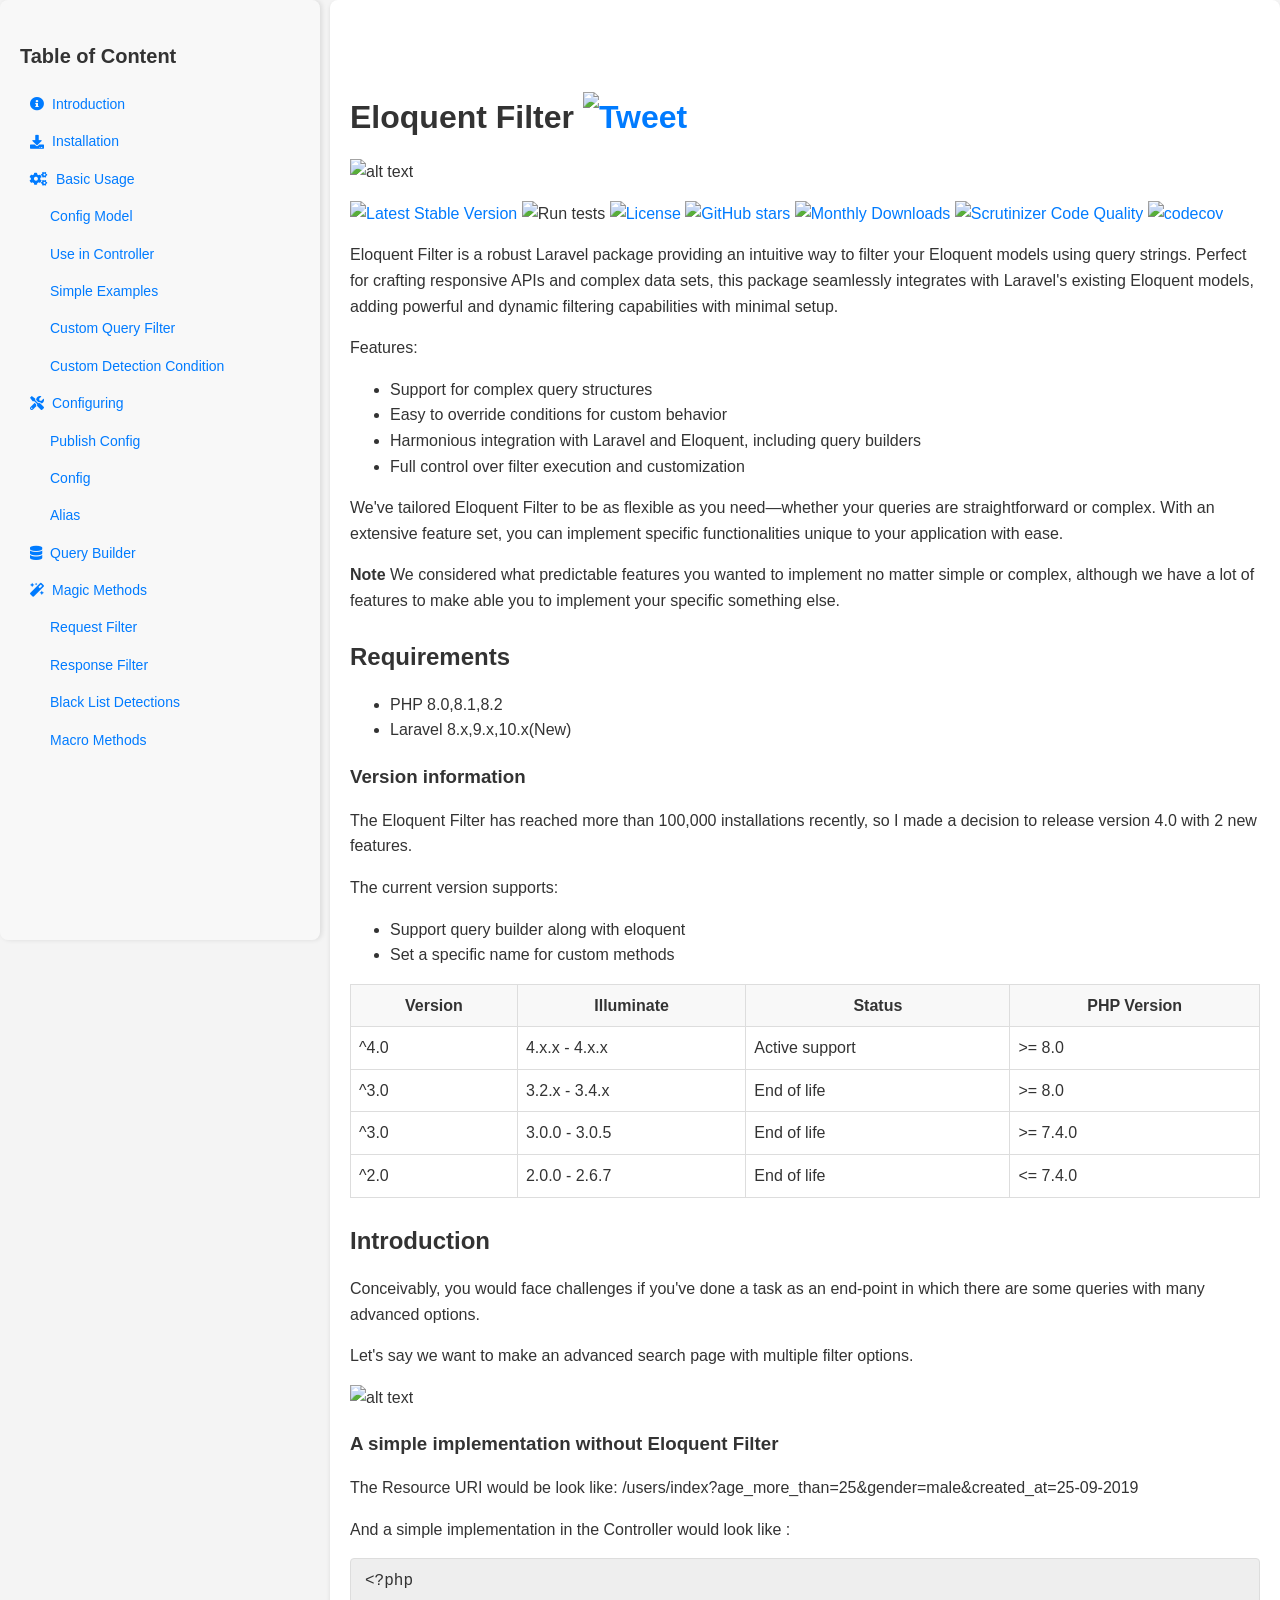
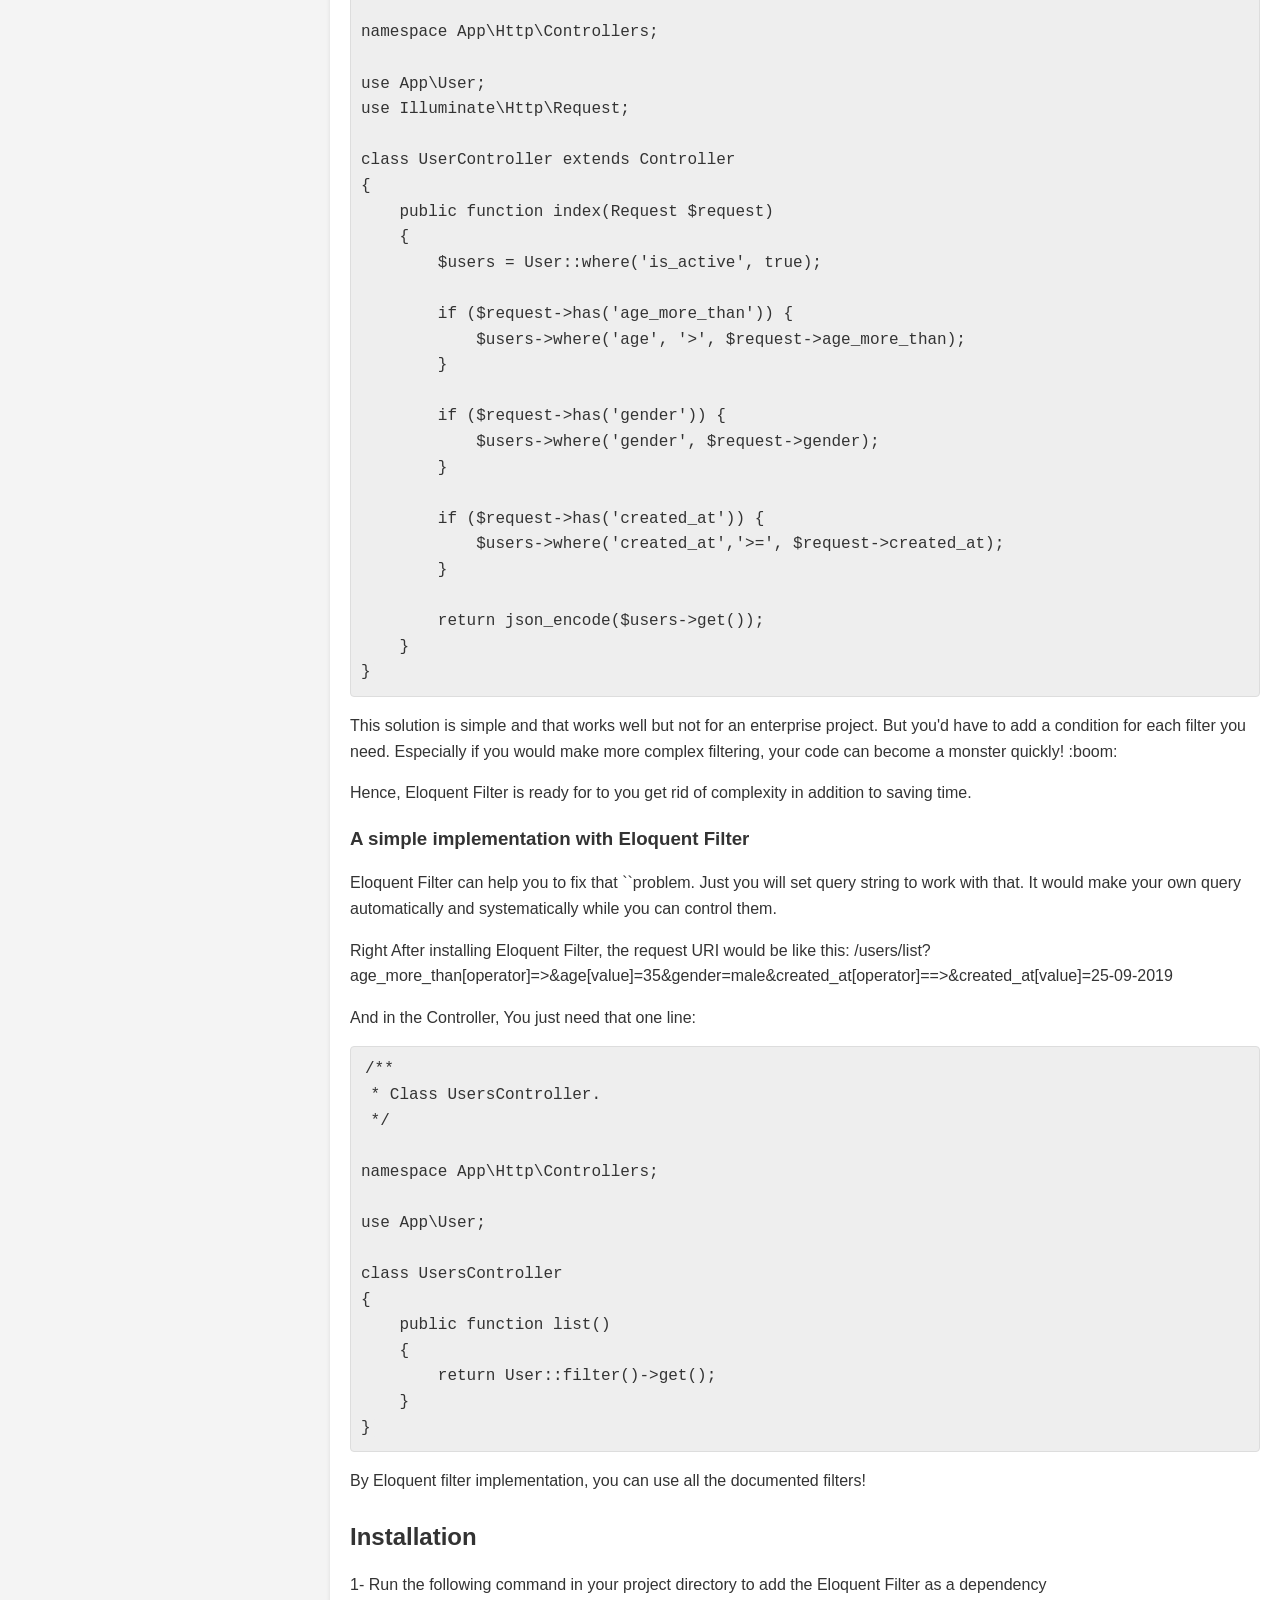
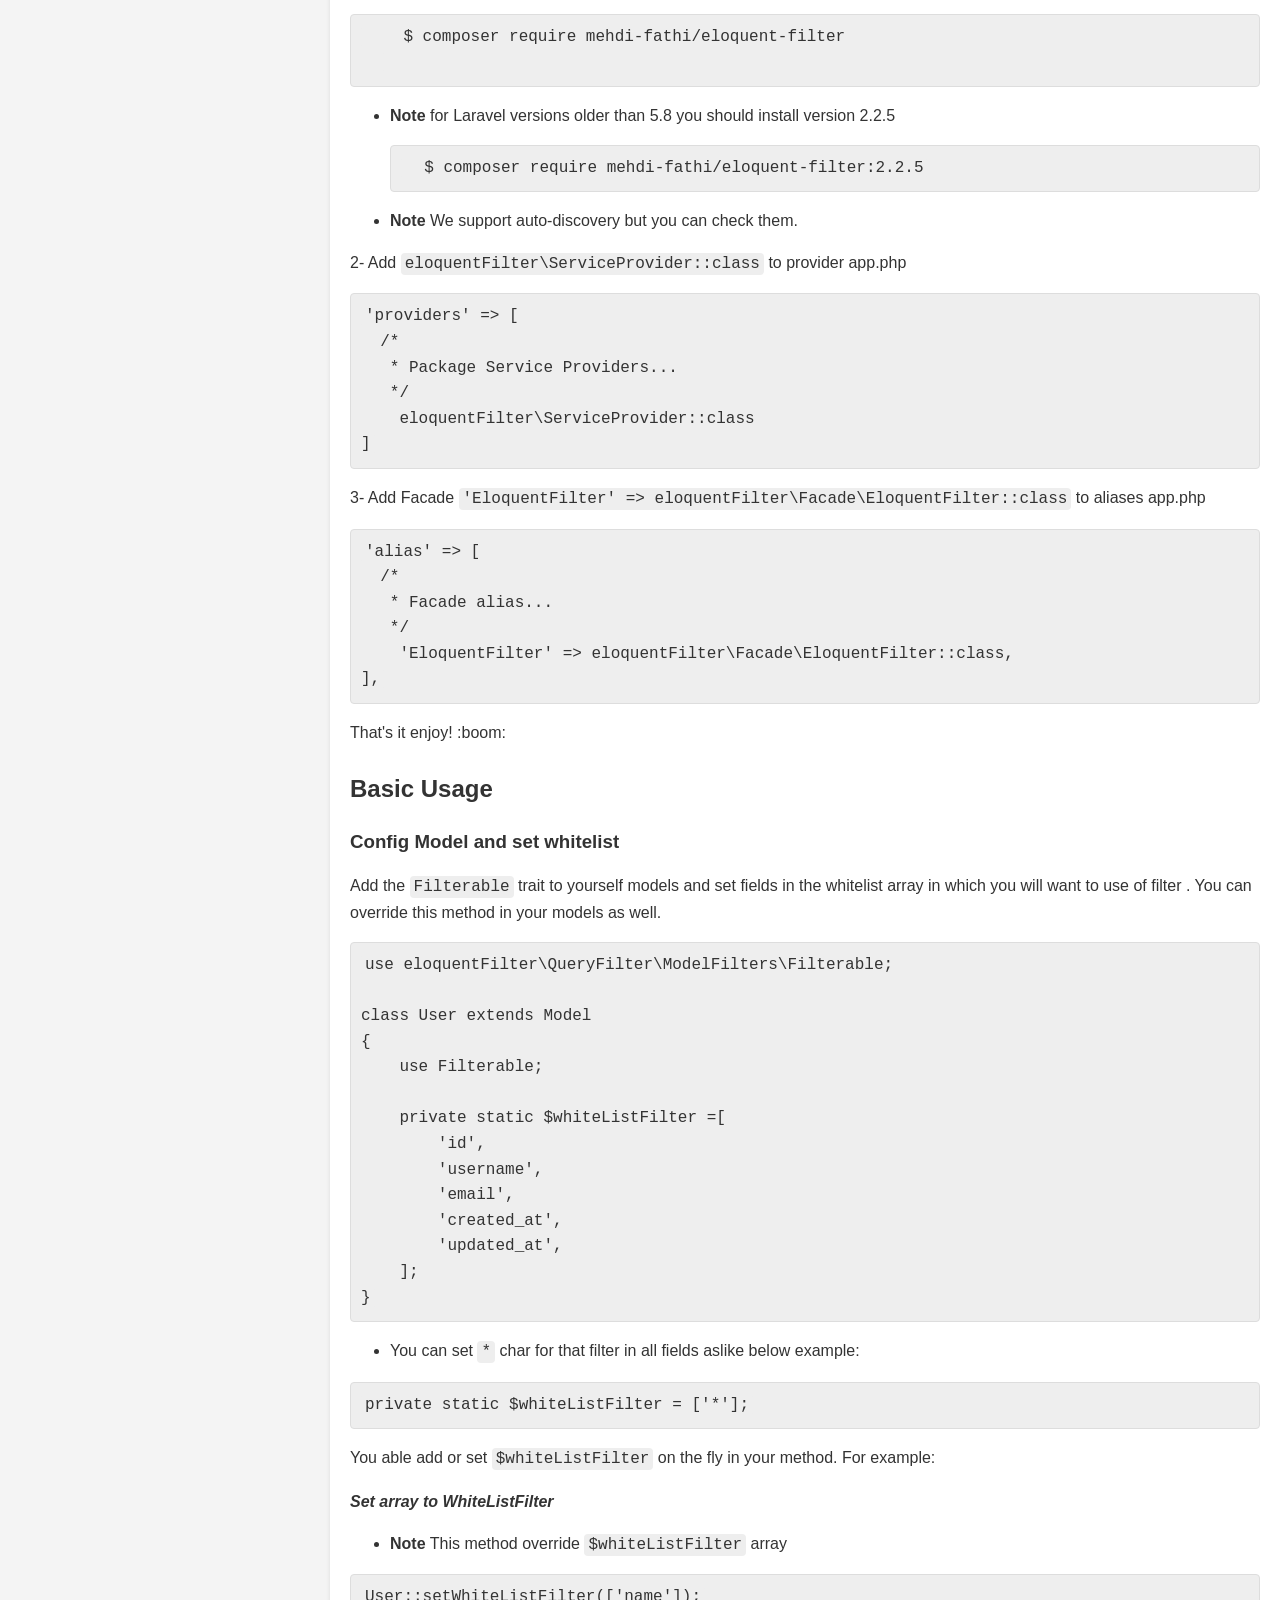
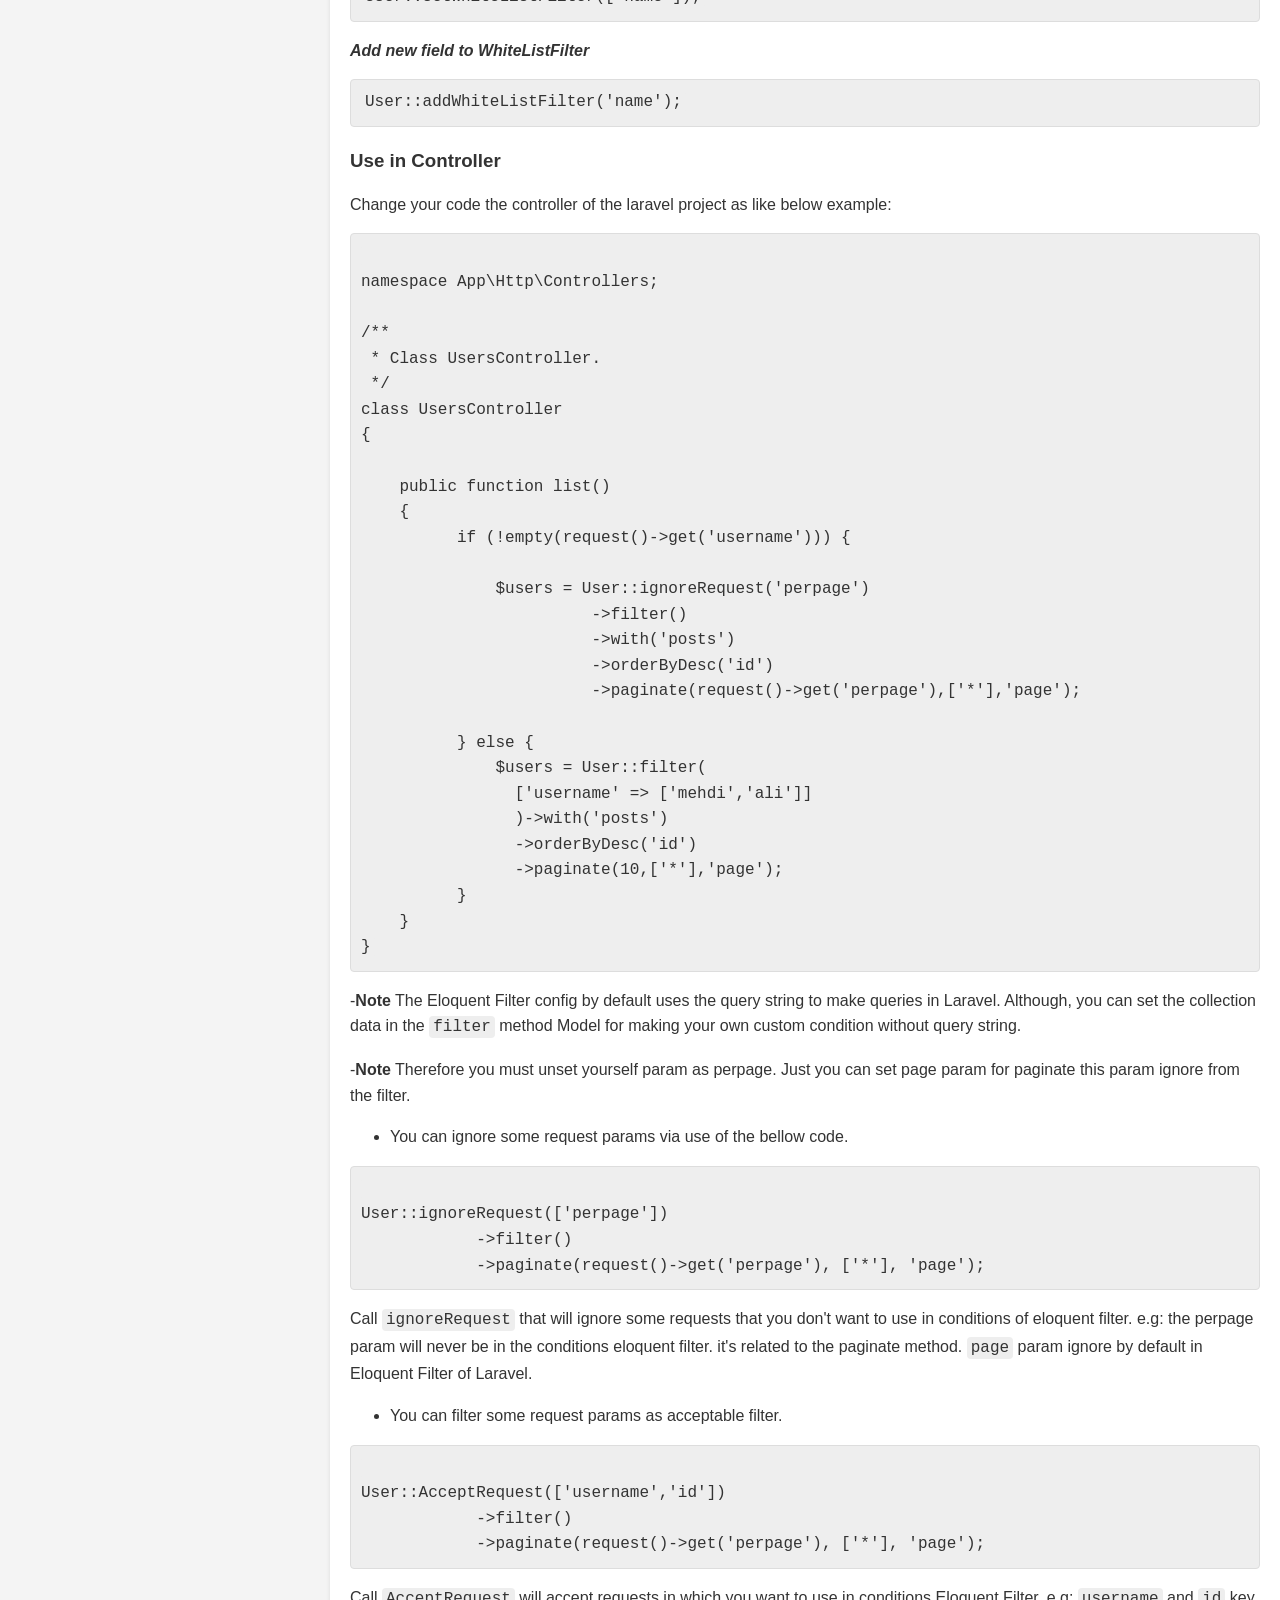
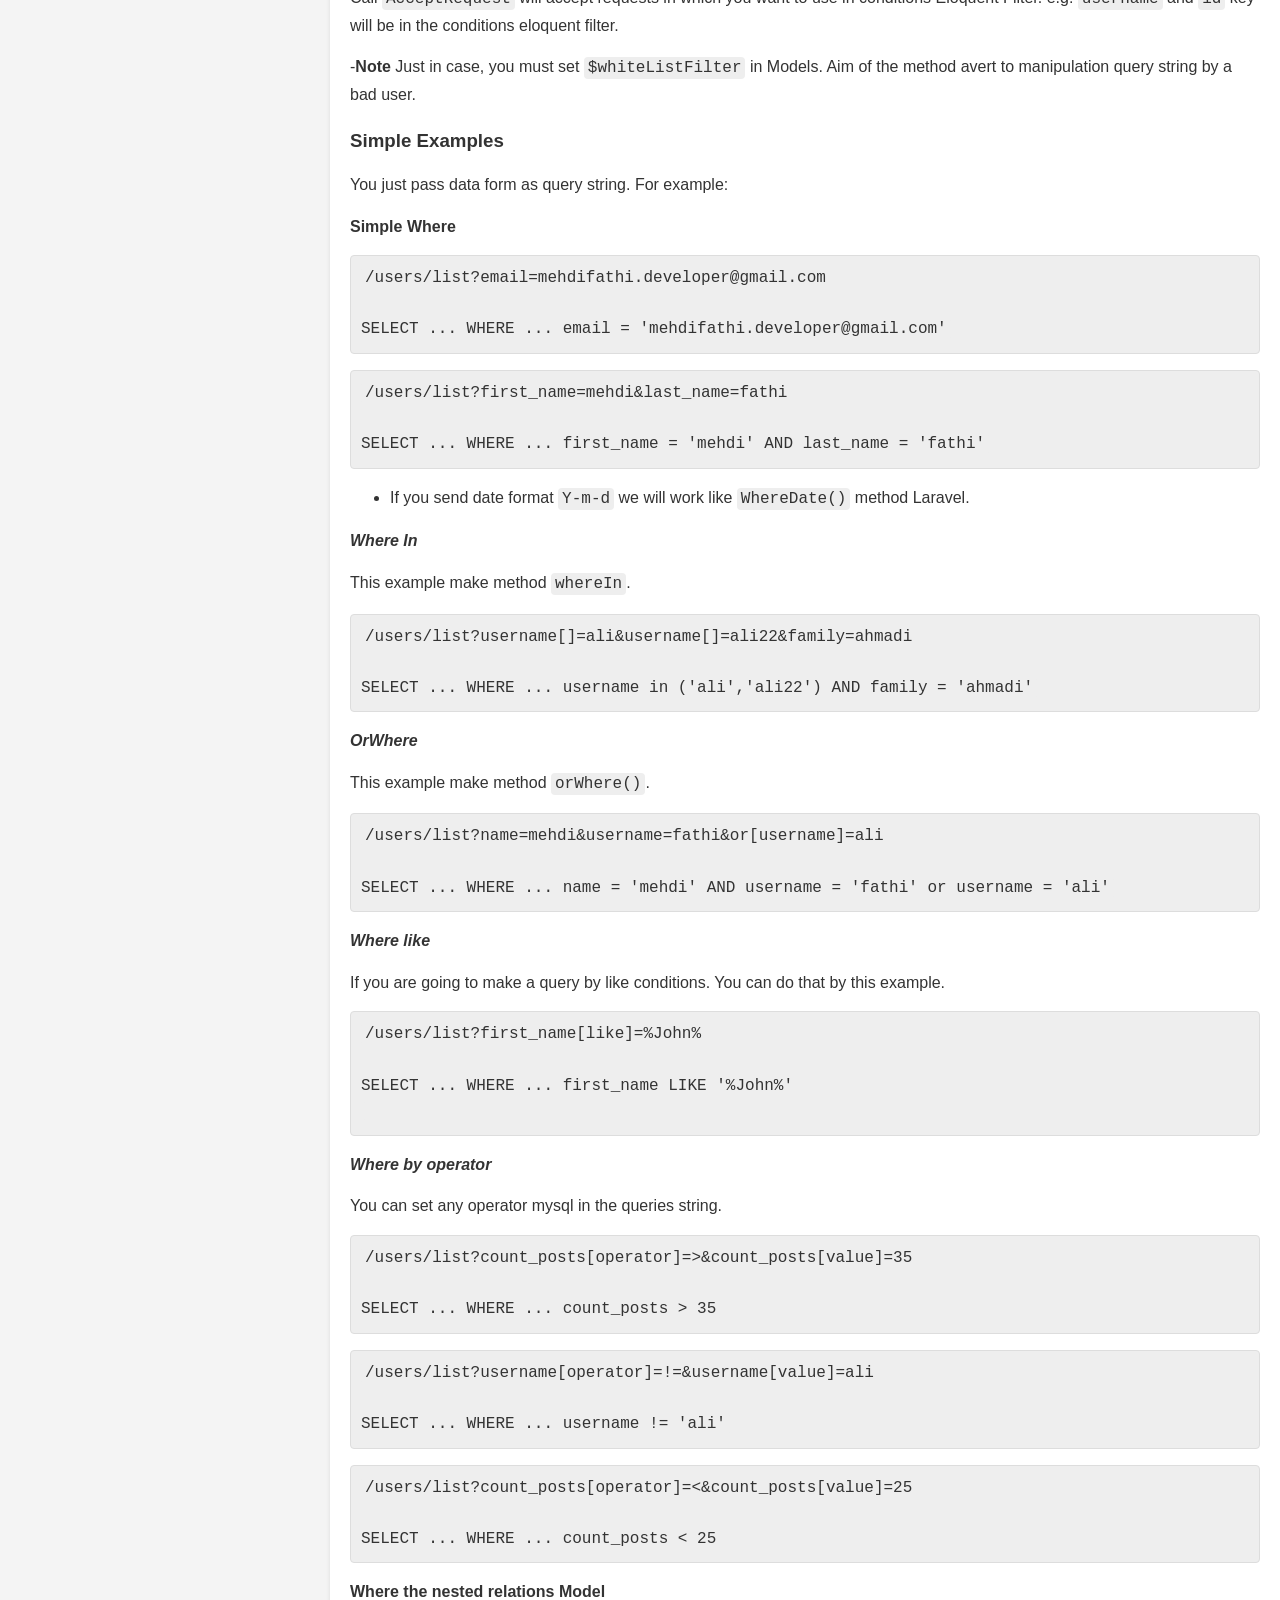
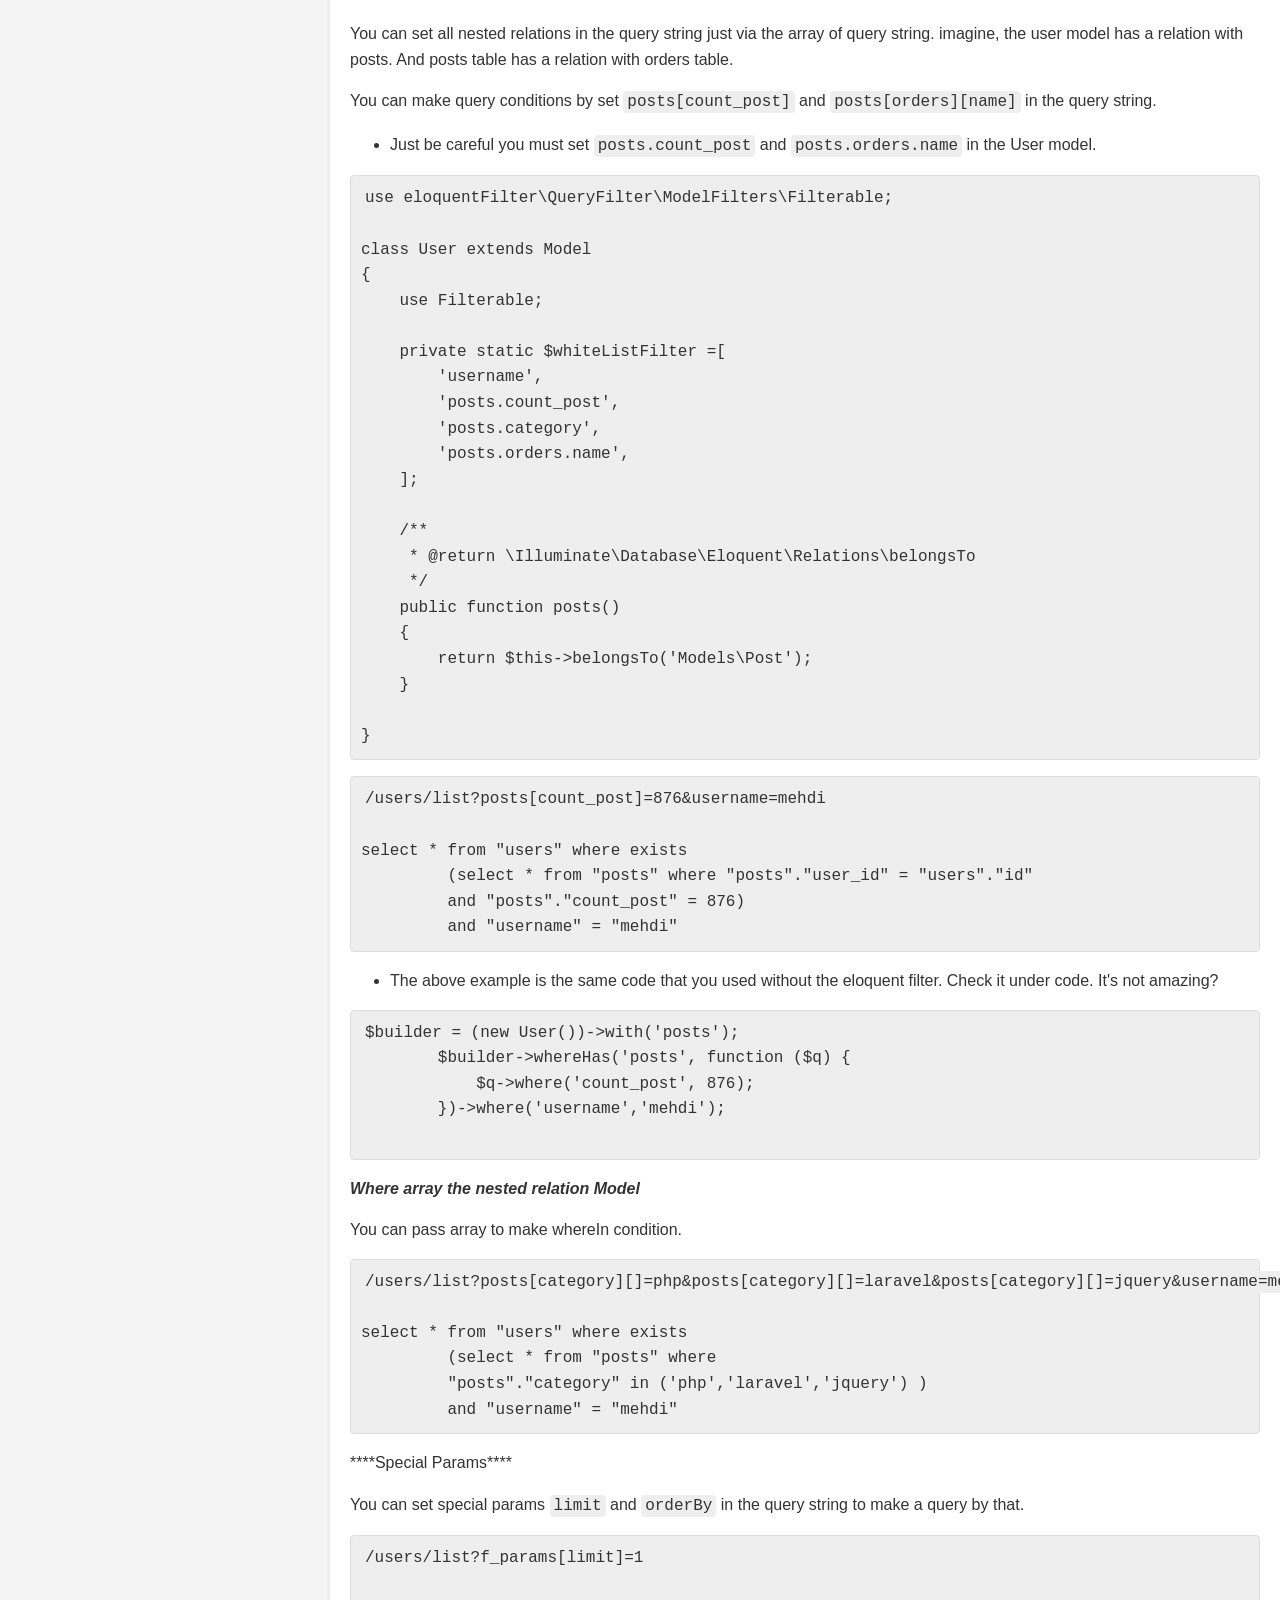
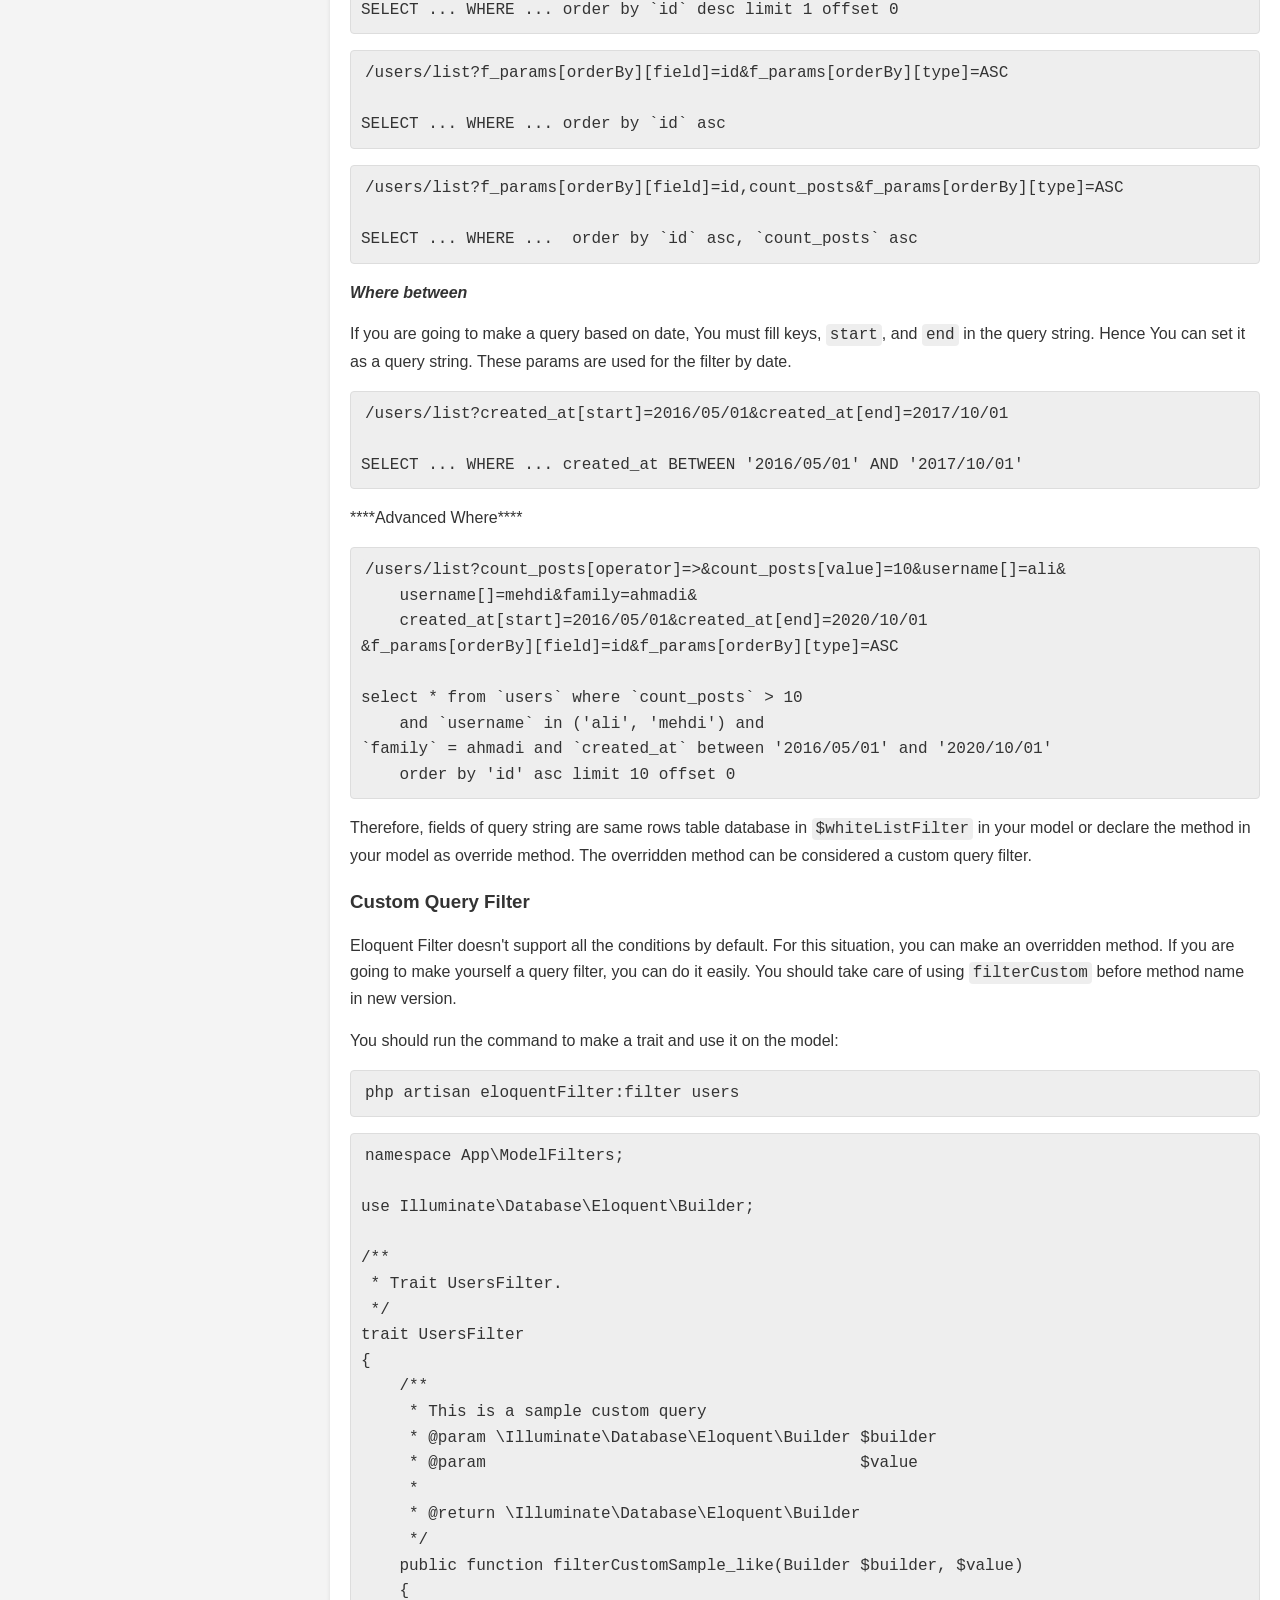
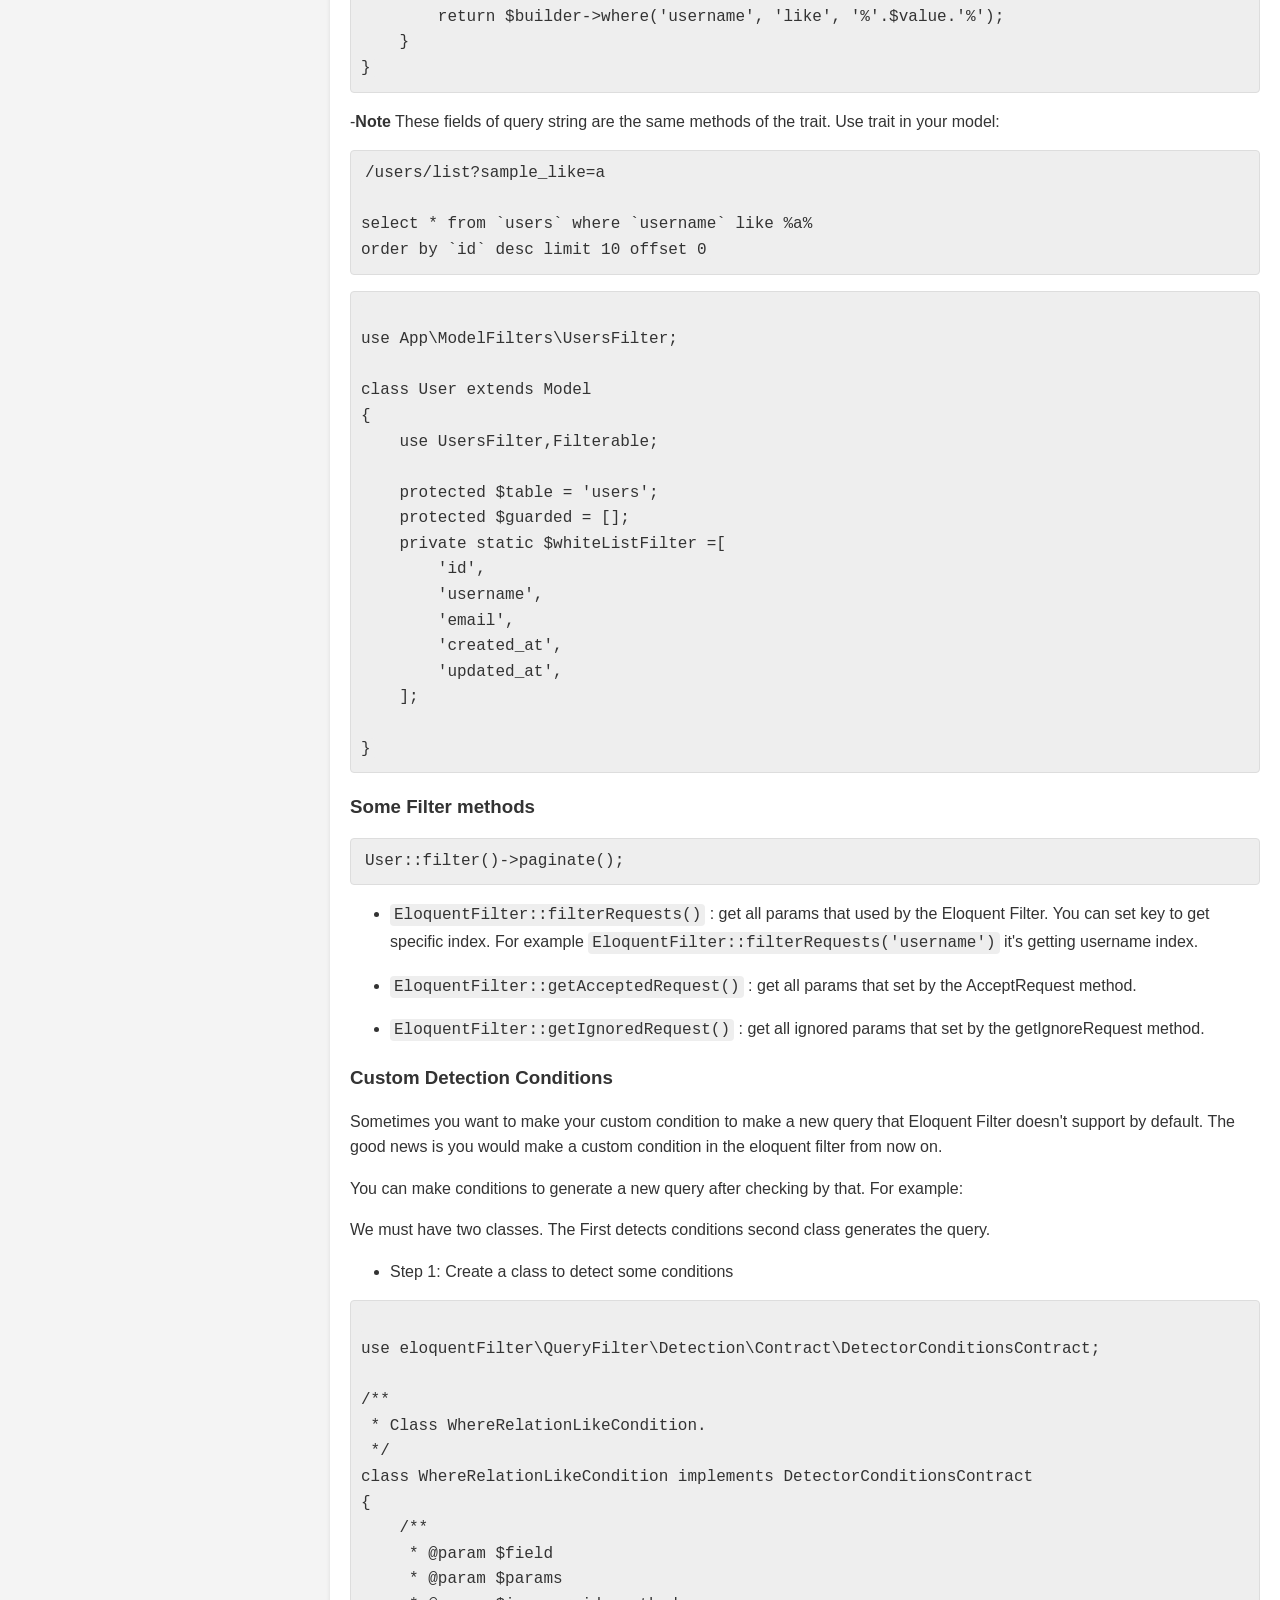
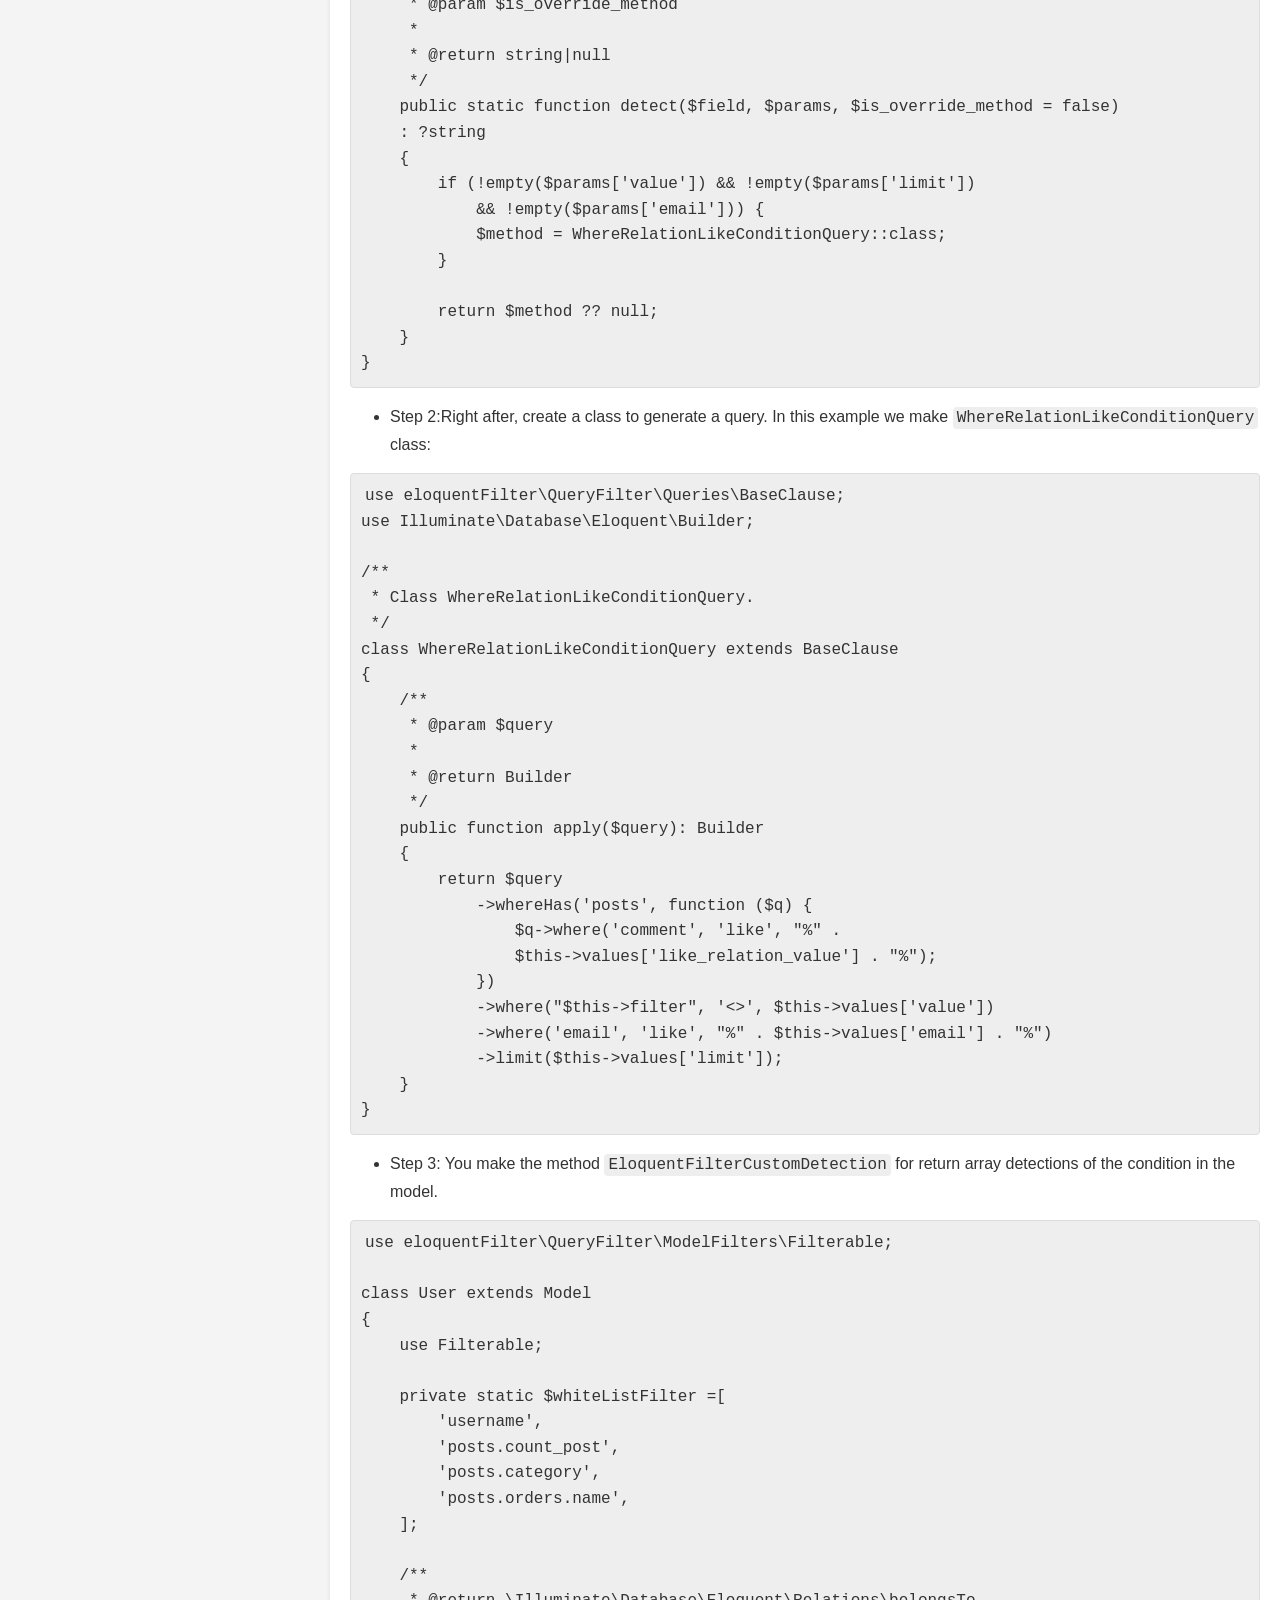
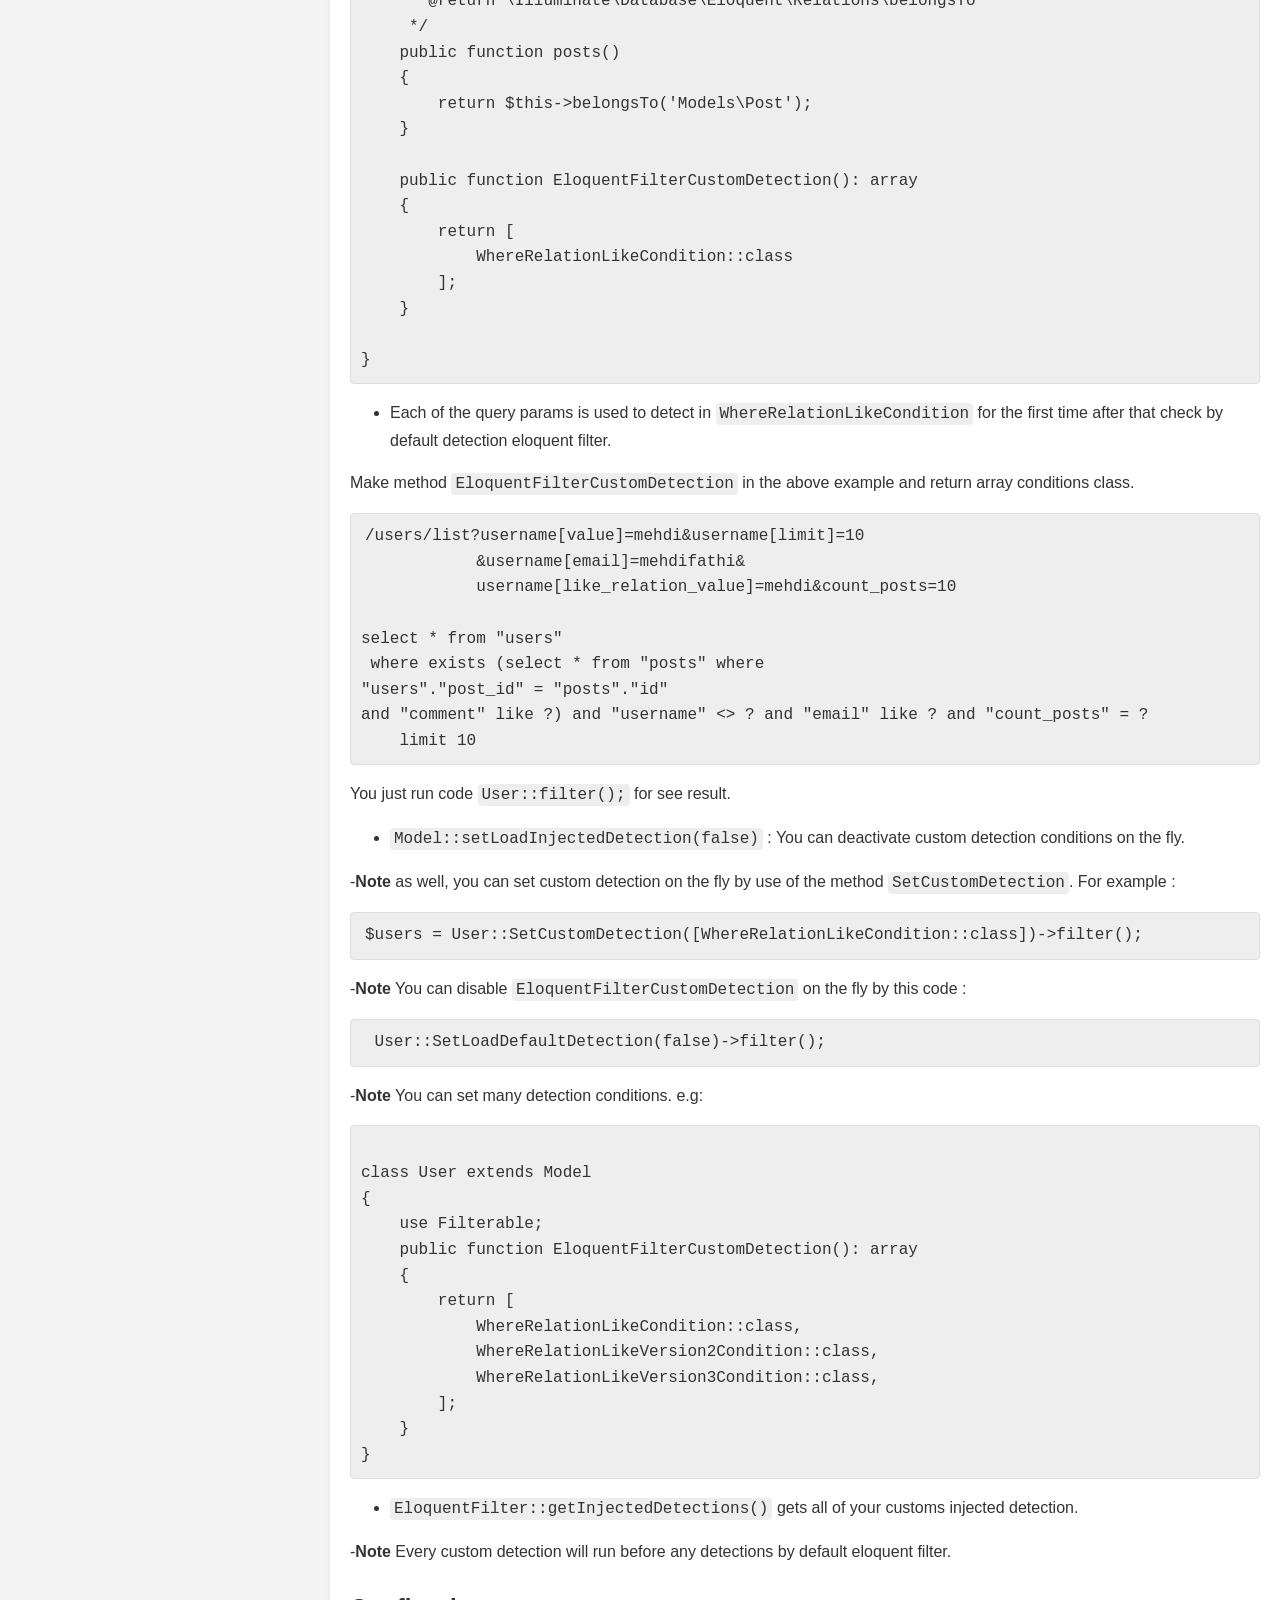
==== eloquent-filter/index.html @ 208c627e "Update index.html" ====
<!DOCTYPE html>
<html lang="en">

<head>
    <meta charset="UTF-8">
    <meta name="viewport" content="width=device-width, initial-scale=1.0">
    <title>Eloquent Filter Document</title>
    <meta name="description" content="Eloquent Filter is a robust Laravel package providing an intuitive way to filter your Eloquent models using query
        strings.">
    <meta name="keywords" content="Laravel, Eloquent Filter, PHP , Eloquent Laravel , Mysql , Laravel framework">
    <link rel="canonical" href="https://mehdi-fathi.github.io/eloquent-filter/">

    <!-- Open Graph / Facebook -->
    <meta property="og:type" content="website">
    <meta property="og:url" content="https://mehdi-fathi.github.io/eloquent-filter/">
    <meta property="og:title" content="Eloquent Filter">
    <meta property="og:description" content="Eloquent Filter is a robust Laravel package providing an intuitive way to filter your Eloquent models using query
        strings.">
    <meta property="og:image" content="https://raw.githubusercontent.com/mehdi-fathi/eloquent-filter/develop/eloquent-filter.png">

    <!-- Twitter -->
    <meta property="twitter:card" content="summary_large_image">
    <meta property="twitter:url" content="https://mehdi-fathi.github.io/eloquent-filter/">
    <meta property="twitter:title" content="Eloquent Filter">
    <meta property="twitter:description" content="Eloquent Filter is a robust Laravel package providing an intuitive way to filter your Eloquent models using query
        strings.">
    <meta property="twitter:image" content="https://raw.githubusercontent.com/mehdi-fathi/eloquent-filter/develop/eloquent-filter.png">

    <link rel="stylesheet" href="https://cdnjs.cloudflare.com/ajax/libs/font-awesome/5.15.1/css/all.min.css">
    <style>
        body {
            font-family: 'Arial', sans-serif;
            line-height: 1.6;
            margin: 0;
            padding: 0;
            background: #f4f4f4;
            color: #333;
        }

        .container, .sidebar {
            padding: 20px;
            background: #fff;
            border-radius: 8px;
            box-shadow: 0 2px 4px rgba(0, 0, 0, 0.1);
        }

        .container {
            margin-left: 330px; /* Space for the sidebar */
            padding-top: 60px; /* Adjusting for fixed header */
        }

        h1, h2, h3, h4, h5, h6 {
            margin-top: 1em;
            margin-bottom: 0.5em;
        }

        a {
            color: #007bff;
            text-decoration: none;
        }

        a:hover {
            text-decoration: underline;
        }

        /* Sidebar Styles */
        .sidebar {
            position: fixed;
            top: 0;
            left: 0;
            width: 280px;
            height: 100vh;
            overflow-y: auto;
            background-color: #f8f8f8;
            padding: 20px;
            box-shadow: 2px 0 5px rgba(0, 0, 0, 0.1);
        }

        /* Adjusting the link styles for the sidebar */
        .sidebar a {
            display: block;
            color: #007bff;
            padding: 5px 10px;
            text-decoration: none;
            border-radius: 4px;
            margin-bottom: 5px;
            font-size: 14px;
            transition: background-color 0.3s, color 0.3s;
            display: flex;
            align-items: center;
        }

        .sidebar a i {
            margin-right: 8px;
        }

        .sidebar a.active {
            background-color: #007bff;
            color: white;
            border-radius: 4px;
        }

        .sidebar a:hover {
            background-color: #ddd;
            color: #0056b3;
        }

        .sidebar h2 {
            color: #333;
            font-size: 20px;
            margin-bottom: 15px;
        }

        .sidebar ul {
            list-style-type: none;
            padding: 0;
        }

        .sidebar ul ul {
            padding-left: 20px;
        }

        .sidebar li {
            margin-bottom: 5px;
        }

        /* Content Styles */
        code, pre {
            font-family: 'Courier New', monospace;
            background-color: #eee;
            border-radius: 4px;
        }

        code {
            padding: 2px 4px;
        }

        pre {
            border: 1px solid #ddd;
            padding: 10px;
        }

        img {
            max-width: 100%;
            height: auto;
        }

        table {
            width: 100%;
            margin-bottom: 1em;
            border-collapse: collapse;
        }

        th, td {
            padding: 0.5em;
            border: 1px solid #ddd;
        }

        th {
            background-color: #f8f8f8;
        }

    </style>
</head>
<body>
<div class="sidebar">
    <h2 id="tableofcontent">Table of Content</h2>
    <ul>
        <li><a href="#introduction"><i class="fa fa-info-circle"></i> Introduction</a></li>
        <li><a href="#installation"><i class="fa fa-download"></i> Installation</a></li>
        <li>
            <a href="#basicusage"><i class="fa fa-cogs"></i> Basic Usage</a>
            <ul>
                <li><a href="#configmodelandsetwhitelist">Config Model</a></li>
                <li><a href="#useincontroller">Use in Controller</a></li>
                <li><a href="#simpleexamples">Simple Examples</a></li>
                <li><a href="#customqueryfilter">Custom Query Filter</a></li>
                <li><a href="#customdetectionconditions">Custom Detection Condition</a></li>
            </ul>
        </li>
        <li>
            <a href="#configuring"><i class="fa fa-tools"></i> Configuring</a>
            <ul>
                <li><a href="#publishconfig">Publish Config</a></li>
                <li><a href="#config">Config</a></li>
                <li><a href="#alias">Alias</a></li>
            </ul>
        </li>
        <li><a href="#querybuilderintroduction"><i class="fa fa-database"></i> Query Builder</a></li>
        <li>
            <a href="#magicmethods"><i class="fa fa-magic"></i> Magic Methods</a>
            <ul>
                <li><a href="#requestfilter">Request Filter</a></li>
                <li><a href="#responsefilter">Response Filter</a></li>
                <li><a href="#blacklistdetections">Black List Detections</a></li>
                <li><a href="#macromethods">Macro Methods</a></li>
            </ul>
        </li>
    </ul>
</div>

<div class="container">
    <h1 id="[base64]">
        Eloquent Filter <a
            href="https://twitter.com/intent/tweet?text=Eloquent%20Filter%20adds%20custom%20filters%20to%20your%20Eloquent%20Models%20in%20Laravel%26url%3Dhttps%3A%2F%2Fgithub.com%2Fmehdi-fathi%2Feloquent-filter%26via%3Dmehdi-fathi%26hashtags%3Dlaravel%2Celoquent%2Cphp%2Cmysql%2Cdatabase%2Celoquentfilter"><img
            src="https://img.shields.io/twitter/url/http/shields.io.svg?style=social" alt="Tweet"/></a></h1>
    <p><img src="https://raw.githubusercontent.com/mehdi-fathi/eloquent-filter/develop/eloquent-filter.png"
            alt="alt text" title="eloquent-filter"/></p>
    <p><a href="https://packagist.org/packages/mehdi-fathi/eloquent-filter"><img
            src="https://img.shields.io/packagist/v/mehdi-fathi/eloquent-filter" alt="Latest Stable Version"/></a>
        <img src="https://github.com/mehdi-fathi/eloquent-filter/workflows/Run%20tests/badge.svg?branch=master"
             alt="Run tests"/>
        <a href="https://packagist.org/packages/mehdi-fathi/eloquent-filter"><img
                src="https://poser.pugx.org/mehdi-fathi/eloquent-filter/license" alt="License"/></a>
        <a href="https://github.com/mehdi-fathi/eloquent-filter/stargazers"><img
                src="https://img.shields.io/github/stars/mehdi-fathi/eloquent-filter" alt="GitHub stars"/></a>
        <a href="https://packagist.org/packages/mehdi-fathi/eloquent-filter"><img
                src="https://img.shields.io/packagist/dm/mehdi-fathi/eloquent-filter?color=blue"
                alt="Monthly Downloads"/></a>
        <a href="https://scrutinizer-ci.com/g/mehdi-fathi/eloquent-filter/?branch=master"><img
                src="https://scrutinizer-ci.com/g/mehdi-fathi/eloquent-filter/badges/quality-score.png?b=master"
                alt="Scrutinizer Code Quality"/></a>
        <a href="https://codecov.io/gh/mehdi-fathi/eloquent-filter"><img
                src="https://codecov.io/gh/mehdi-fathi/eloquent-filter/branch/develop/graph/badge.svg?token=QY9HA6NXFH"
                alt="codecov"/></a></p>
    <p>Eloquent Filter is a robust Laravel package providing an intuitive way to filter your Eloquent models using query
        strings.
        Perfect for crafting responsive APIs and complex data sets, this package seamlessly integrates with Laravel's
        existing Eloquent models,
        adding powerful and dynamic filtering capabilities with minimal setup.</p>
    <p>Features:</p>
    <ul>
        <li>Support for complex query structures</li>
        <li>Easy to override conditions for custom behavior</li>
        <li>Harmonious integration with Laravel and Eloquent, including query builders</li>
        <li>Full control over filter execution and customization</li>
    </ul>
    <p>We've tailored Eloquent Filter to be as flexible as you need—whether your queries are straightforward or complex.
        With an extensive feature set, you can implement specific functionalities unique to your application with
        ease.</p>
    <p><strong>Note</strong> We considered what predictable features you wanted to implement no matter simple or
        complex,
        although we have a lot of features to make able you to implement your specific something else.</p>

    <h2 id="requirements">Requirements</h2>
    <ul>
        <li>PHP 8.0,8.1,8.2</li>
        <li>Laravel 8.x,9.x,10.x(New)</li>
    </ul>
    <h3 id="versioninformation">Version information</h3>
    <p>The Eloquent Filter has reached more than 100,000 installations recently, so I made a decision to release version
        4.0 with 2 new features.</p>
    <p>The current version supports:</p>
    <ul>
        <li>Support query builder along with eloquent</li>
        <li>Set a specific name for custom methods</li>
    </ul>
    <table>
        <thead>
        <tr>
            <th>Version</th>
            <th>Illuminate</th>
            <th>Status</th>
            <th>PHP Version</th>
        </tr>
        </thead>
        <tbody>
        <tr>
            <td>^4.0</td>
            <td>4.x.x - 4.x.x</td>
            <td>Active support</td>
            <td>&gt;= 8.0</td>
        </tr>
        <tr>
            <td>^3.0</td>
            <td>3.2.x - 3.4.x</td>
            <td>End of life</td>
            <td>&gt;= 8.0</td>
        </tr>
        <tr>
            <td>^3.0</td>
            <td>3.0.0 - 3.0.5</td>
            <td>End of life</td>
            <td>&gt;= 7.4.0</td>
        </tr>
        <tr>
            <td>^2.0</td>
            <td>2.0.0 - 2.6.7</td>
            <td>End of life</td>
            <td>&lt;= 7.4.0</td>
        </tr>
        </tbody>
    </table>
    <h2 id="introduction">Introduction</h2>
    <p>Conceivably, you would face challenges if you've done a task as an end-point in which there are some queries with
        many advanced options.</p>
    <p>Let's say we want to make an advanced search page with multiple filter options.</p>
    <p>
        <img src="https://raw.githubusercontent.com/mehdi-fathi/eloquent-filter/develop/Aban-21-1402%2014-27-04.gif"
             alt="alt text" title="sample 1 eloquent-filter"/></p>
    <h3 id="asimpleimplementationwithouteloquentfilter">A simple implementation without Eloquent Filter</h3>
    <p>The Resource URI would be look like:
        /users/index?age_more_than=25&amp;gender=male&amp;created_at=25-09-2019</p>
    <p>And a simple implementation in the Controller would look like :</p>
    <pre><code class="language-php">&lt;?php

namespace App\Http\Controllers;

use App\User;
use Illuminate\Http\Request;

class UserController extends Controller
{
    public function index(Request $request)
    {
        $users = User::where('is_active', true);

        if ($request-&gt;has('age_more_than')) {
            $users-&gt;where('age', '&gt;', $request-&gt;age_more_than);
        }

        if ($request-&gt;has('gender')) {
            $users-&gt;where('gender', $request-&gt;gender);
        }

        if ($request-&gt;has('created_at')) {
            $users-&gt;where('created_at','&gt;=', $request-&gt;created_at);
        }

        return json_encode($users-&gt;get());
    }
}
</code></pre>
    <p>This solution is simple and that works well but not for an enterprise project.
        But you'd have to add a condition for each filter you need.
        Especially if you would make more complex filtering, your code can become a monster quickly! :boom:</p>
    <p>Hence, Eloquent Filter is ready for to you get rid of complexity in addition to saving time.</p>
    <h3 id="asimpleimplementationwitheloquentfilter">A simple implementation with Eloquent Filter</h3>
    <p>Eloquent Filter can help you to fix that ``problem. Just you will set query string to work with that.
        It would make your own query automatically and systematically while you can control them.</p>
    <p>Right After installing Eloquent Filter, the request URI would be like this:
        /users/list?age_more_than[operator]=&gt;&amp;age[value]=35&amp;gender=male&amp;created_at[operator]==&gt;&amp;created_at[value]=25-09-2019</p>
    <p>And in the Controller, You just need that one line:</p>
    <pre><code class="language-php">/**
 * Class UsersController.
 */

namespace App\Http\Controllers;

use App\User;

class UsersController
{
    public function list()
    {
        return User::filter()-&gt;get();
    }
}
</code></pre>
    <p>By Eloquent filter implementation, you can use all the documented filters!</p>
    <h2 id="installation">Installation</h2>
    <p>1- Run the following command in your project directory to add the Eloquent Filter as a dependency</p>
    <pre><code>    $ composer require mehdi-fathi/eloquent-filter
  </code></pre>
    <ul>
        <li><p><strong>Note</strong> for Laravel versions older than 5.8 you should install version 2.2.5</p>
            <pre><code>  $ composer require mehdi-fathi/eloquent-filter:2.2.5</code></pre>
        </li>
        <li><p><strong>Note</strong> We support auto-discovery but you can check them.</p>
        </li>
    </ul>
    <p>2- Add <code>eloquentFilter\ServiceProvider::class</code> to provider app.php</p>
    <pre><code class="language-php">'providers' =&gt; [
  /*
   * Package Service Providers...
   */
    eloquentFilter\ServiceProvider::class
]
</code></pre>
    <p>3- Add Facade <code>'EloquentFilter' =&gt; eloquentFilter\Facade\EloquentFilter::class</code> to aliases app.php
    </p>
    <pre><code class="language-php">'alias' =&gt; [
  /*
   * Facade alias...
   */
    'EloquentFilter' =&gt; eloquentFilter\Facade\EloquentFilter::class,
],
</code></pre>
    <p>That's it enjoy! :boom:</p>
    <h2 id="basicusage">Basic Usage</h2>
    <h3 id="configmodelandsetwhitelist">Config Model and set whitelist</h3>
    <p>Add the <code>Filterable</code> trait to yourself models and set fields in the whitelist array in which you will
        want to use of filter .
        You can override this method in your models as well.</p>
    <pre><code class="language-php">use eloquentFilter\QueryFilter\ModelFilters\Filterable;

class User extends Model
{
    use Filterable;

    private static $whiteListFilter =[
        'id',
        'username',
        'email',
        'created_at',
        'updated_at',
    ];
}
</code></pre>
    <ul>
        <li>You can set <code>*</code> char for that filter in all fields aslike below example:</li>
    </ul>
    <pre><code class="language-php">private static $whiteListFilter = ['*'];
</code></pre>
    <p>You able add or set <code>$whiteListFilter</code> on the fly in your method. For example:</p>
    <p><em><strong>Set array to WhiteListFilter</strong></em></p>
    <ul>
        <li><strong>Note</strong> This method override <code>$whiteListFilter</code> array</li>
    </ul>
    <pre><code class="language-php">User::setWhiteListFilter(['name']);
</code></pre>
    <p><em><strong>Add new field to WhiteListFilter</strong></em></p>
    <pre><code class="language-php">User::addWhiteListFilter('name');
</code></pre>
    <h3 id="useincontroller">Use in Controller</h3>
    <p>Change your code the controller of the laravel project as like below example:</p>
    <pre><code class="language-php">
namespace App\Http\Controllers;

/**
 * Class UsersController.
 */
class UsersController
{

    public function list()
    {
          if (!empty(request()-&gt;get('username'))) {

              $users = User::ignoreRequest('perpage')
                        -&gt;filter()
                        -&gt;with('posts')
                        -&gt;orderByDesc('id')
                        -&gt;paginate(request()-&gt;get('perpage'),['*'],'page');

          } else {
              $users = User::filter(
                ['username' =&gt; ['mehdi','ali']]
                )-&gt;with('posts')
                -&gt;orderByDesc('id')
                -&gt;paginate(10,['*'],'page');
          }
    }
}
</code></pre>
    <p>-<strong>Note</strong> The Eloquent Filter config by default uses the query string to make queries in Laravel.
        Although, you can set the collection data in the <code>filter</code> method Model for making your own custom
        condition without query string.</p>
    <p>-<strong>Note</strong> Therefore you must unset yourself param as perpage. Just you can set page param for
        paginate this param ignore from the filter.</p>
    <ul>
        <li>You can ignore some request params via use of the bellow code.</li>
    </ul>
    <pre><code class="language-php">
User::ignoreRequest(['perpage'])
            -&gt;filter()
            -&gt;paginate(request()-&gt;get('perpage'), ['*'], 'page');
</code></pre>
    <p>Call <code>ignoreRequest</code> that will ignore some requests that you don't want to use in conditions of
        eloquent filter.
        e.g: the perpage param will never be in the conditions eloquent filter.
        it's related to the paginate method. <code>page</code> param ignore by default in Eloquent Filter of Laravel.
    </p>
    <ul>
        <li>You can filter some request params as acceptable filter.</li>
    </ul>
    <pre><code class="language-php">
User::AcceptRequest(['username','id'])
            -&gt;filter()
            -&gt;paginate(request()-&gt;get('perpage'), ['*'], 'page');
</code></pre>
    <p>Call <code>AcceptRequest</code> will accept requests in which you want to use in conditions Eloquent Filter.
        e.g: <code>username</code> and <code>id</code> key will be in the conditions eloquent filter.</p>
    <p>-<strong>Note</strong> Just in case, you must set <code>$whiteListFilter</code> in Models. Aim of the method
        avert to manipulation query string by a bad user.</p>
    <h3 id="simpleexamples">Simple Examples</h3>
    <p>You just pass data form as query string. For example:</p>
    <p><strong>Simple Where</strong></p>
    <pre><code>/users/list?email=mehdifathi.developer@gmail.com

SELECT ... WHERE ... email = 'mehdifathi.developer@gmail.com'
</code></pre>
    <pre><code>/users/list?first_name=mehdi&amp;last_name=fathi

SELECT ... WHERE ... first_name = 'mehdi' AND last_name = 'fathi'
</code></pre>
    <ul>
        <li>If you send date format <code>Y-m-d</code> we will work like <code>WhereDate()</code> method Laravel.</li>
    </ul>
    <p><em><strong>Where In</strong></em></p>
    <p>This example make method <code>whereIn</code>.</p>
    <pre><code>/users/list?username[]=ali&amp;username[]=ali22&amp;family=ahmadi

SELECT ... WHERE ... username in ('ali','ali22') AND family = 'ahmadi'
</code></pre>
    <p><em><strong>OrWhere</strong></em></p>
    <p>This example make method <code>orWhere()</code>.</p>
    <pre><code>/users/list?name=mehdi&amp;username=fathi&amp;or[username]=ali

SELECT ... WHERE ... name = 'mehdi' AND username = 'fathi' or username = 'ali'
</code></pre>
    <p><em><strong>Where like</strong></em></p>
    <p>If you are going to make a query by like conditions. You can do that by this example.</p>
    <pre><code>/users/list?first_name[like]=%John%

SELECT ... WHERE ... first_name LIKE '%John%'

</code></pre>
    <p><em><strong>Where by operator</strong></em></p>
    <p>You can set any operator mysql in the queries string.</p>
    <pre><code>/users/list?count_posts[operator]=&gt;&amp;count_posts[value]=35

SELECT ... WHERE ... count_posts &gt; 35
</code></pre>
    <pre><code>/users/list?username[operator]=!=&amp;username[value]=ali

SELECT ... WHERE ... username != 'ali'
</code></pre>
    <pre><code>/users/list?count_posts[operator]=&lt;&amp;count_posts[value]=25

SELECT ... WHERE ... count_posts &lt; 25
</code></pre>
    <p><strong>Where the nested relations Model</strong></p>
    <p>You can set all nested relations in the query string just via the array of query string. imagine, the user model
        has a relation with posts.
        And posts table has a relation with orders table.</p>
    <p>You can make query conditions by set <code>posts[count_post]</code> and <code>posts[orders][name]</code> in the
        query string.</p>
    <ul>
        <li>Just be careful you must set <code>posts.count_post</code> and <code>posts.orders.name</code> in the User
            model.
        </li>
    </ul>
    <pre><code class="language-php">use eloquentFilter\QueryFilter\ModelFilters\Filterable;

class User extends Model
{
    use Filterable;

    private static $whiteListFilter =[
        'username',
        'posts.count_post',
        'posts.category',
        'posts.orders.name',
    ];

    /**
     * @return \Illuminate\Database\Eloquent\Relations\belongsTo
     */
    public function posts()
    {
        return $this-&gt;belongsTo('Models\Post');
    }

}
</code></pre>
    <pre><code>/users/list?posts[count_post]=876&amp;username=mehdi

select * from &quot;users&quot; where exists
         (select * from &quot;posts&quot; where &quot;posts&quot;.&quot;user_id&quot; = &quot;users&quot;.&quot;id&quot;
         and &quot;posts&quot;.&quot;count_post&quot; = 876)
         and &quot;username&quot; = &quot;mehdi&quot;
</code></pre>
    <ul>
        <li>The above example is the same code that you used without the eloquent filter. Check it under code. It's not
            amazing?
        </li>
    </ul>
    <pre><code class="language-php">$builder = (new User())-&gt;with('posts');
        $builder-&gt;whereHas('posts', function ($q) {
            $q-&gt;where('count_post', 876);
        })-&gt;where('username','mehdi');

</code></pre>
    <p><em><strong>Where array the nested relation Model</strong></em></p>
    <p>You can pass array to make whereIn condition.</p>
    <pre><code>/users/list?posts[category][]=php&amp;posts[category][]=laravel&amp;posts[category][]=jquery&amp;username=mehdi

select * from &quot;users&quot; where exists
         (select * from &quot;posts&quot; where
         &quot;posts&quot;.&quot;category&quot; in ('php','laravel','jquery') )
         and &quot;username&quot; = &quot;mehdi&quot;
</code></pre>
    <p>****Special Params****</p>
    <p>You can set special params <code>limit</code> and <code>orderBy</code> in the query string to make a query by
        that.</p>
    <pre><code>/users/list?f_params[limit]=1

SELECT ... WHERE ... order by `id` desc limit 1 offset 0
</code></pre>
    <pre><code>/users/list?f_params[orderBy][field]=id&amp;f_params[orderBy][type]=ASC

SELECT ... WHERE ... order by `id` asc
</code></pre>
    <pre><code>/users/list?f_params[orderBy][field]=id,count_posts&amp;f_params[orderBy][type]=ASC

SELECT ... WHERE ...  order by `id` asc, `count_posts` asc
</code></pre>
    <p><em><strong>Where between</strong></em></p>
    <p>If you are going to make a query based on date, You must fill keys, <code>start</code>, and <code>end</code> in
        the query string.
        Hence You can set it as a query string. These params are used for the filter by date.</p>
    <pre><code>/users/list?created_at[start]=2016/05/01&amp;created_at[end]=2017/10/01

SELECT ... WHERE ... created_at BETWEEN '2016/05/01' AND '2017/10/01'
</code></pre>
    <p>****Advanced Where****</p>
    <pre><code>/users/list?count_posts[operator]=&gt;&amp;count_posts[value]=10&amp;username[]=ali&amp;
    username[]=mehdi&amp;family=ahmadi&amp;
    created_at[start]=2016/05/01&amp;created_at[end]=2020/10/01
&amp;f_params[orderBy][field]=id&amp;f_params[orderBy][type]=ASC

select * from `users` where `count_posts` &gt; 10
    and `username` in ('ali', 'mehdi') and
`family` = ahmadi and `created_at` between '2016/05/01' and '2020/10/01'
    order by 'id' asc limit 10 offset 0
</code></pre>
    <p>Therefore, fields of query string are same rows table database in <code>$whiteListFilter</code> in your model or
        declare the method in your model as override method.
        The overridden method can be considered a custom query filter.</p>
    <h3 id="customqueryfilter">Custom Query Filter</h3>
    <p>Eloquent Filter doesn't support all the conditions by default. For this situation, you can make an overridden
        method.
        If you are going to make yourself a query filter, you can do it easily.
        You should take care of using <code>filterCustom</code> before method name in new version.</p>
    <p>You should run the command to make a trait and use it on the model:</p>
    <pre><code>php artisan eloquentFilter:filter users</code></pre>
    <pre><code class="language-php">namespace App\ModelFilters;

use Illuminate\Database\Eloquent\Builder;

/**
 * Trait UsersFilter.
 */
trait UsersFilter
{
    /**
     * This is a sample custom query
     * @param \Illuminate\Database\Eloquent\Builder $builder
     * @param                                       $value
     *
     * @return \Illuminate\Database\Eloquent\Builder
     */
    public function filterCustomSample_like(Builder $builder, $value)
    {
        return $builder-&gt;where('username', 'like', '%'.$value.'%');
    }
}
</code></pre>
    <p>-<strong>Note</strong> These fields of query string are the same methods of the trait. Use trait in your model:
    </p>
    <pre><code>/users/list?sample_like=a

select * from `users` where `username` like %a%
order by `id` desc limit 10 offset 0
</code></pre>
    <pre><code class="language-php">
use App\ModelFilters\UsersFilter;

class User extends Model
{
    use UsersFilter,Filterable;

    protected $table = 'users';
    protected $guarded = [];
    private static $whiteListFilter =[
        'id',
        'username',
        'email',
        'created_at',
        'updated_at',
    ];

}
</code></pre>
    <h3 id="somefiltermethods">Some Filter methods</h3>
    <pre><code class="language-php">User::filter()-&gt;paginate();
</code></pre>
    <ul>
        <li><p><code>EloquentFilter::filterRequests()</code> : get all params that used by the Eloquent Filter.
            You can set key to get specific index.
            For example <code>EloquentFilter::filterRequests('username')</code> it's getting username index.</p>
        </li>
        <li><p><code>EloquentFilter::getAcceptedRequest()</code> : get all params that set by the AcceptRequest method.
        </p>
        </li>
        <li><p><code>EloquentFilter::getIgnoredRequest()</code> : get all ignored params that set by the
            getIgnoreRequest method.</p>
        </li>
    </ul>
    <h3 id="customdetectionconditions">Custom Detection Conditions</h3>
    <p>Sometimes you want to make your custom condition to make a new query that Eloquent Filter doesn't support by
        default.
        The good news is you would make a custom condition in the eloquent filter from now on.</p>
    <p>You can make conditions to generate a new query after checking by that. For example:</p>
    <p>We must have two classes. The First detects conditions second class generates the query.</p>
    <ul>
        <li>Step 1: Create a class to detect some conditions</li>
    </ul>
    <pre><code class="language-php">
use eloquentFilter\QueryFilter\Detection\Contract\DetectorConditionsContract;

/**
 * Class WhereRelationLikeCondition.
 */
class WhereRelationLikeCondition implements DetectorConditionsContract
{
    /**
     * @param $field
     * @param $params
     * @param $is_override_method
     *
     * @return string|null
     */
    public static function detect($field, $params, $is_override_method = false)
    : ?string
    {
        if (!empty($params['value']) &amp;&amp; !empty($params['limit'])
            &amp;&amp; !empty($params['email'])) {
            $method = WhereRelationLikeConditionQuery::class;
        }

        return $method ?? null;
    }
}
</code></pre>
    <ul>
        <li>Step 2:Right after, create a class to generate a query. In this example we make <code>WhereRelationLikeConditionQuery</code>
            class:
        </li>
    </ul>
    <pre><code class="language-php">use eloquentFilter\QueryFilter\Queries\BaseClause;
use Illuminate\Database\Eloquent\Builder;

/**
 * Class WhereRelationLikeConditionQuery.
 */
class WhereRelationLikeConditionQuery extends BaseClause
{
    /**
     * @param $query
     *
     * @return Builder
     */
    public function apply($query): Builder
    {
        return $query
            -&gt;whereHas('posts', function ($q) {
                $q-&gt;where('comment', 'like', &quot;%&quot; .
                $this-&gt;values['like_relation_value'] . &quot;%&quot;);
            })
            -&gt;where(&quot;$this-&gt;filter&quot;, '&lt;&gt;', $this-&gt;values['value'])
            -&gt;where('email', 'like', &quot;%&quot; . $this-&gt;values['email'] . &quot;%&quot;)
            -&gt;limit($this-&gt;values['limit']);
    }
}
</code></pre>
    <ul>
        <li>Step 3: You make the method <code>EloquentFilterCustomDetection</code> for return array detections of the
            condition in the model.
        </li>
    </ul>
    <pre><code class="language-php">use eloquentFilter\QueryFilter\ModelFilters\Filterable;

class User extends Model
{
    use Filterable;

    private static $whiteListFilter =[
        'username',
        'posts.count_post',
        'posts.category',
        'posts.orders.name',
    ];

    /**
     * @return \Illuminate\Database\Eloquent\Relations\belongsTo
     */
    public function posts()
    {
        return $this-&gt;belongsTo('Models\Post');
    }

    public function EloquentFilterCustomDetection(): array
    {
        return [
            WhereRelationLikeCondition::class
        ];
    }

}
</code></pre>
    <ul>
        <li>Each of the query params is used to detect in <code>WhereRelationLikeCondition</code> for the first time
            after that check by default detection eloquent filter.
        </li>
    </ul>
    <p>Make method <code>EloquentFilterCustomDetection</code> in the above example and return array conditions class.
    </p>
    <pre><code>/users/list?username[value]=mehdi&amp;username[limit]=10
            &amp;username[email]=mehdifathi&amp;
            username[like_relation_value]=mehdi&amp;count_posts=10

select * from &quot;users&quot;
 where exists (select * from &quot;posts&quot; where
&quot;users&quot;.&quot;post_id&quot; = &quot;posts&quot;.&quot;id&quot;
and &quot;comment&quot; like ?) and &quot;username&quot; &lt;&gt; ? and &quot;email&quot; like ? and &quot;count_posts&quot; = ?
    limit 10
</code></pre>
    <p>You just run code <code> User::filter();</code> for see result.</p>
    <ul>
        <li><code>Model::setLoadInjectedDetection(false)</code> : You can deactivate custom detection conditions on the
            fly.
        </li>
    </ul>
    <p>-<strong>Note</strong> as well, you can set custom detection on the fly by use of the method <code>SetCustomDetection</code>.
        For example :</p>
    <pre><code class="language-php">$users = User::SetCustomDetection([WhereRelationLikeCondition::class])-&gt;filter();
</code></pre>
    <p>-<strong>Note</strong> You can disable <code>EloquentFilterCustomDetection</code> on the fly by this code :</p>
    <pre><code class="language-php"> User::SetLoadDefaultDetection(false)-&gt;filter();
</code></pre>
    <p>-<strong>Note</strong> You can set many detection conditions. e.g:</p>
    <pre><code class="language-php">
class User extends Model
{
    use Filterable;
    public function EloquentFilterCustomDetection(): array
    {
        return [
            WhereRelationLikeCondition::class,
            WhereRelationLikeVersion2Condition::class,
            WhereRelationLikeVersion3Condition::class,
        ];
    }
}
</code></pre>
    <ul>
        <li><code>EloquentFilter::getInjectedDetections()</code> gets all of your customs injected detection.</li>
    </ul>
    <p>-<strong>Note</strong> Every custom detection will run before any detections by default eloquent filter.</p>
    <h2 id="configuring">Configuring</h2>
    <p>You can publish the configuration file to customize the package further:</p>
    <h3 id="publishconfig">Publish Config</h3>
    <pre><code>php artisan vendor:publish --provider=&quot;eloquentFilter\ServiceProvider&quot;</code></pre>
    <h3 id="config">Config</h3>
    <ul>
        <li><p>You can disable/enable Eloquent Filter in the config file (eloquentFilter.php).</p>
            <pre><code>  'enabled' =&gt; env('EloquentFilter_ENABLED', true),</code></pre>
        </li>
        <li><p>Eloquent Filter recognizes every param of the queries string.
            Maybe you have a query string that you don't want to recognize by Eloquent Filter. You can use <code>ignoreRequest</code>
            for his purpose.
            But we have a clean solution to this problem. You can set param <code>request_filter_key</code> in the
            config file.
            Therefore, every query string will recognize by the <code>request_filter_key</code> param.</p>
            <pre><code>  'request_filter_key' =&gt; '', // filter</code></pre>
        </li>
    </ul>
    <p>For example, if you set <code>'request_filter_key' =&gt; 'filter',</code> that Eloquent Filter recognizes <code>filter</code>
        query string.</p>
    <p><code> /users/list?filter[email]=mehdifathi.developer@gmail.com</code></p>
    <ul>
        <li><p>You can disable/enable all the custom detection of Eloquent Filter in the config file
            (eloquentFilter.php).</p>
            <pre><code>  'enabled_custom_detection' =&gt;
    env('EloquentFilter_Custom_Detection_ENABLED', true),</code></pre>
        </li>
        <li><p>You should set an index array <code>ignore_request</code> to ignore all filters.</p>
            <pre><code>  'ignore_request' =&gt; [] //[ 'show_query','new_trend' ],</code></pre>
        </li>
        <li><p>You had better keep <code>max_limit</code>. It's a limitation for preventing making awful queries
            mistakenly by the developer or intentionally by a villain user.</p>
            <pre><code>  'max_limit' =&gt; 20 </code></pre>
        </li>
        <li><p>From now on , we have the ability to record logs by logger instance. Since queries is made dynamically
            somehow , the need of feature keeping queries with their time is required.
            So we added it in this version with some other options to better management.</p>
            <pre><code>  'log' =&gt; [
  'has_keeping_query' =&gt; false,
  'max_time_query' =&gt; null,
  'type' =&gt; 'eloquentFilter.query']</code></pre>
            <p>It's disable by default you enable by <code>has_keeping_query</code>, <code>type</code> is type log ,and
                <code>max_time_query</code> is a value for keeping queries with high time-executed.</p>
        </li>
    </ul>
    <h3 id="alias">Alias</h3>
    <p>Sometimes you may want to change some parameters in the URL while those mention a field of the model.
        e.g. name of the input form is not similar to the model ,or you want to change them for other reasons so the
        alias as a new feature can be useful.</p>
    <pre><code class="language-php">
    class Stat extends Model
    {
        use Filterable;
        /**
         * @var array
         */
        private static $whiteListFilter = [
            'type',
            'national_code',
        ];

        /**
         * @var array
         */
        private $aliasListFilter = [
            'national_code' =&gt; 'code',
        ];
    }

</code></pre>
    <p>Then you should send the <code>code</code> param in the URL for making a query with the national code field of
        the model readily.</p>
    <h1 id="querybuilderintroduction">Query Builder Introduction</h1>
    <p>Great news!</p>
    <p>Some people asked me a lot to add new feature to support Laravel query builder.
        It needed a lot of energy and devoting time , so I decided to implement it.
        It's quite tough however finally it's almost done now.</p>
    <p>We are supporting query builder along with eloquent from now on. Not only you would use query builder ,but also
        you can use eloquent at the same time.</p>
    <p>It's a new feature ,and I'm snowed under the code to fix issues. Anyway this feature is up right now with just
        some limitation.
        We don't support <code>WhereCustomCondition</code> and <code>WhereHas</code> for query builder at the moment but
        other conditions were ready to use.
        in addition, we don't have any kind of <code>whitelist</code> , <code>blacklist</code> , <code>custom
            detectioon</code> or <code>alias</code>.
        currently , It's just a simple feature.</p>
    <ul>
        <li>Below is an order checking conditions list if you use name of them for set a black list.</li>
    </ul>
    <p>| Name | Method eloquent | Example |
        |-----------------------|-----------------|------------------------------------------|
        | SpecialCondition | | support f_params, e.g: limit and order |
        | WhereBetweenCondition | whereBetween | |
        | WhereByOptCondition | where | where('column', &quot;&gt;&quot;, $value) |
        | WhereLikeCondition | where | where('column', 'like', $value) |
        | WhereInCondition | whereIn | whereIn('column', $value) |
        | WhereOrCondition | orWhere | orWhere('column', $value) |
        | WhereDateCondition | whereDate | whereDate('column', $value) |
        | where | where | where('column', $value) |</p>
    <ul>
        <li>Usage of them is just extremely like model just you need use filter as a method. Obviously, there's no need
            any change like use trait or etc.
        </li>
    </ul>
    <pre><code class="language-php"> DB::table('users')-&gt;filter();
</code></pre>
    <h2 id="magicmethods">Magic Methods</h2>
    <p>Magic methods are a collection of methods that you can use as a wrapper in the Eloquent Filter.
        For example, serialize data before filtering or changing data in response and others.
        Now Eloquent Filter have <code>serializeRequestFilter</code>,<code>ResponseFilter</code>.</p>
    <h3 id="requestfilter">Request Filter</h3>
    <p>Eloquent Filter has a magic method for just change requests injected before handling by eloquent filter. This
        method is
        SerializeRequestFilter. You just implement <code>SerializeRequestFilter</code> method in your Model. For example
    </p>
    <pre><code class="language-php">
class User extends Model
{
    use Filterable;
    public function serializeRequestFilter($request)
    {
       $request['username'] = trim($request['username']);
       return $request;
    }
}
</code></pre>
    <p>As above code, you can modify every query params of the Model in the method <code>serializeRequestFilter</code>
        before running by Eloquent Filter.
        That is a practical method when you want to set user_id or convert date or remove space and others.</p>
    <h3 id="responsefilter">Response Filter</h3>
    <p>Response Filter is an overriding method for changing response right after handle by Eloquent Filter. The method
        called
        <code>getResponseFilter</code> and You could implement the method <code>getResponseFilter</code> in your Model.
        e.g:</p>
    <pre><code class="language-php">
class User extends Model
{
    use Filterable;
    public function getResponseFilter($response)
    {
        $data['data'] = $response;
        return $data;
    }
}
</code></pre>
    <h3 id="blacklistdetections">Black List Detections</h3>
    <p>Obviously, you never want all users who are able to get data by manipulating requests. As a result, we'd better
        have
        an eloquent control feature.
        Although we have this ability on request side, we need this feature on Eloquent side as well.</p>
    <p>We would set a blacklist detection to prevent making conditions by using it. Therefore, that list has been
        disabled in making conditions. for example:</p>
    <pre><code class="language-php">
namespace App\Http\Controllers;

/**
 * Class UsersController.
 */
class UsersController
{

    public function list()
    {
              $users = User::setBlackListDetection(
                  [
                      'WhereCondition',
                  ]
                )-&gt;filter()
                -&gt;orderByDesc('id')
                -&gt;paginate();
    }
}
</code></pre>
    <ul>
        <li>Below is an order checking conditions list if you use name of them for set a black list.</li>
    </ul>
    <table>
        <thead>
        <tr>
            <th>Name</th>
            <th>Method eloquent</th>
            <th>Example</th>
        </tr>
        </thead>
        <tbody>
        <tr>
            <td>WhereCustomCondition</td>
            <td></td>
            <td>Your declared custom method of Model</td>
        </tr>
        <tr>
            <td>SpecialCondition</td>
            <td></td>
            <td>support f_params, e.g: limit and order</td>
        </tr>
        <tr>
            <td>WhereBetweenCondition</td>
            <td>whereBetween</td>
            <td></td>
        </tr>
        <tr>
            <td>WhereByOptCondition</td>
            <td>where</td>
            <td>where('column', "&gt;", $value)</td>
        </tr>
        <tr>
            <td>WhereLikeCondition</td>
            <td>where</td>
            <td>where('column', 'like', $value)</td>
        </tr>
        <tr>
            <td>WhereInCondition</td>
            <td>whereIn</td>
            <td>whereIn('column', $value)</td>
        </tr>
        <tr>
            <td>WhereOrCondition</td>
            <td>orWhere</td>
            <td>orWhere('column', $value)</td>
        </tr>
        <tr>
            <td>WhereHas</td>
            <td>WhereHas</td>
            <td></td>
        </tr>
        <tr>
            <td>WhereDateCondition</td>
            <td>whereDate</td>
            <td>whereDate('column', $value)</td>
        </tr>
        <tr>
            <td>where</td>
            <td>where</td>
            <td>where('column', $value)</td>
        </tr>
        </tbody>
    </table>
    <ul>
        <li>You are able to set on Model layer as well. <code>black_list_detections</code> array is used for this
            purpose.
        </li>
    </ul>
    <pre><code class="language-php">&lt;?php

namespace Tests\Models;

use eloquentFilter\QueryFilter\ModelFilters\Filterable;
use Illuminate\Database\Eloquent\Model;

class Car extends Model
{
    use Filterable;

    private static $whiteListFilter = '*';

    protected $black_list_detections = [
        'WhereCondition',
    ];
}
</code></pre>
    <h3 id="macromethods">Macro Methods</h3>
    <p>-<code>isUsedEloquentFilter</code> is a macro method for builder to check either query used eloquent-filter.</p>
    <p>-<code>getDetectionsInjected</code> is a macro method to get list array of injected objects.</p>
    <p>e.g:</p>
    <pre><code class="language-php">$users = User::SetCustomDetection([WhereRelationLikeCondition::class])-&gt;filter();
echo $users-&gt;isUsedEloquentFilter(); // will true
echo $users-&gt;getDetectionsInjected();
// will showing a list array of injected objects
</code></pre>
    <h2 id="contributing">Contributing</h2>
    <p>If you'd like to contribute to Eloquent Filter, please fork the repository and create a pull request. We welcome
        contributions of all kinds, including bug fixes, new features, and documentation improvements.</p>
    <h2 id="license">License</h2>
    <p>Eloquent Filter is open-source software licensed under the <a href="https://opensource.org/licenses/MIT">MIT
        license</a>.</p>
    <h2 id="contact">Contact</h2>
    <p>If you have any questions or feedback about Eloquent Filter, please feel free to contact us at
        mehdifathi.developer@gmail.com. We'd love to hear from you!</p>
    <h2 id="acknowledgements">Acknowledgements</h2>
    <p>We'd like to thank the Laravel community for their support and contributions to this project.</p>

</div>
</body>
</html>
<script>
    // Smooth scrolling for anchor links
    document.querySelectorAll('a[href^="#"]').forEach(anchor => {
        anchor.addEventListener('click', function (e) {
            e.preventDefault();
            document.querySelector(this.getAttribute('href')).scrollIntoView({
                behavior: 'smooth'
            });
        });
    });

    // Function to check if an element is in viewport
    function isInViewport(element) {
        const rect = element.getBoundingClientRect();
        return (
            rect.top >= 0 &&
            rect.left >= 0 &&
            rect.bottom <= (window.innerHeight || document.documentElement.clientHeight) &&
            rect.right <= (window.innerWidth || document.documentElement.clientWidth)
        );
    }

    window.addEventListener('scroll', () => {
        document.querySelectorAll('.sidebar a').forEach(link => {
            const section = document.querySelector(link.hash);
            if (section && isInViewport(section)) {
                link.classList.add('active');
            } else {
                link.classList.remove('active');
            }
        });
    });

</script>

</div>
</body>
</html>
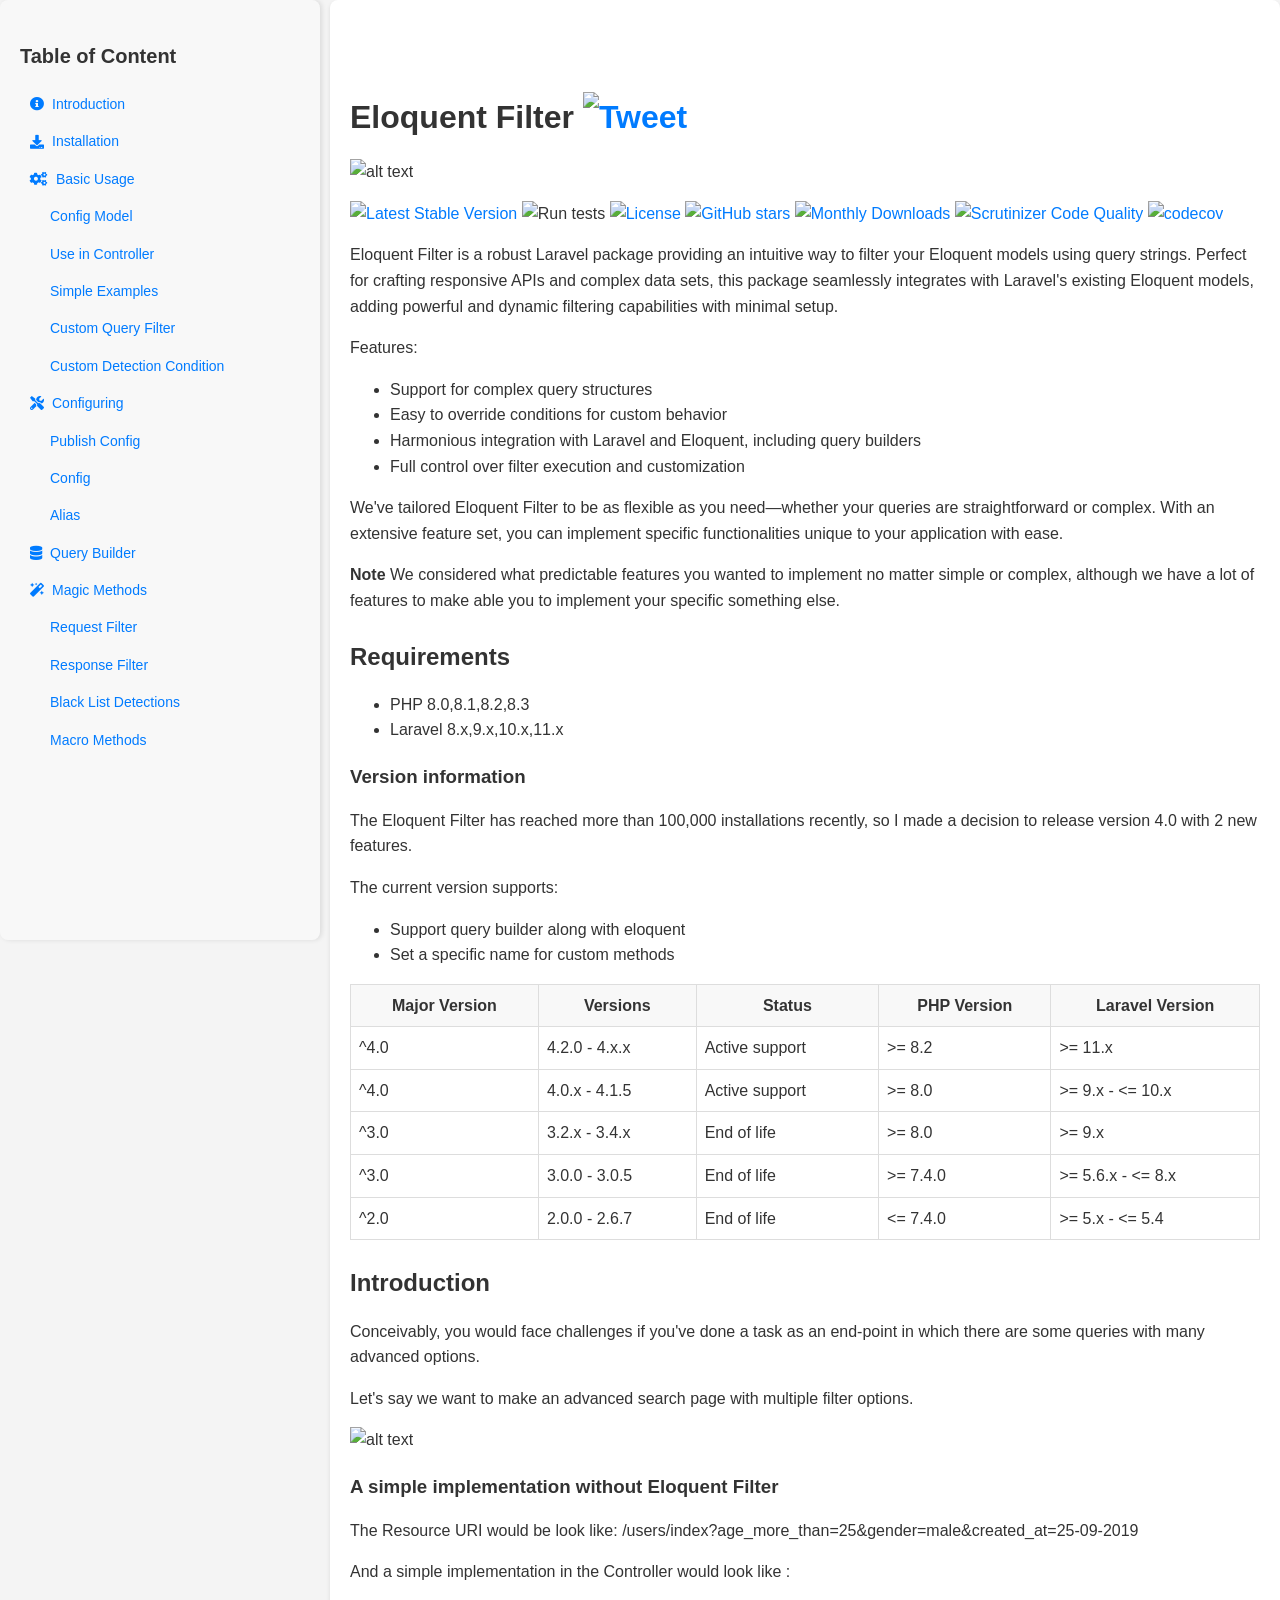
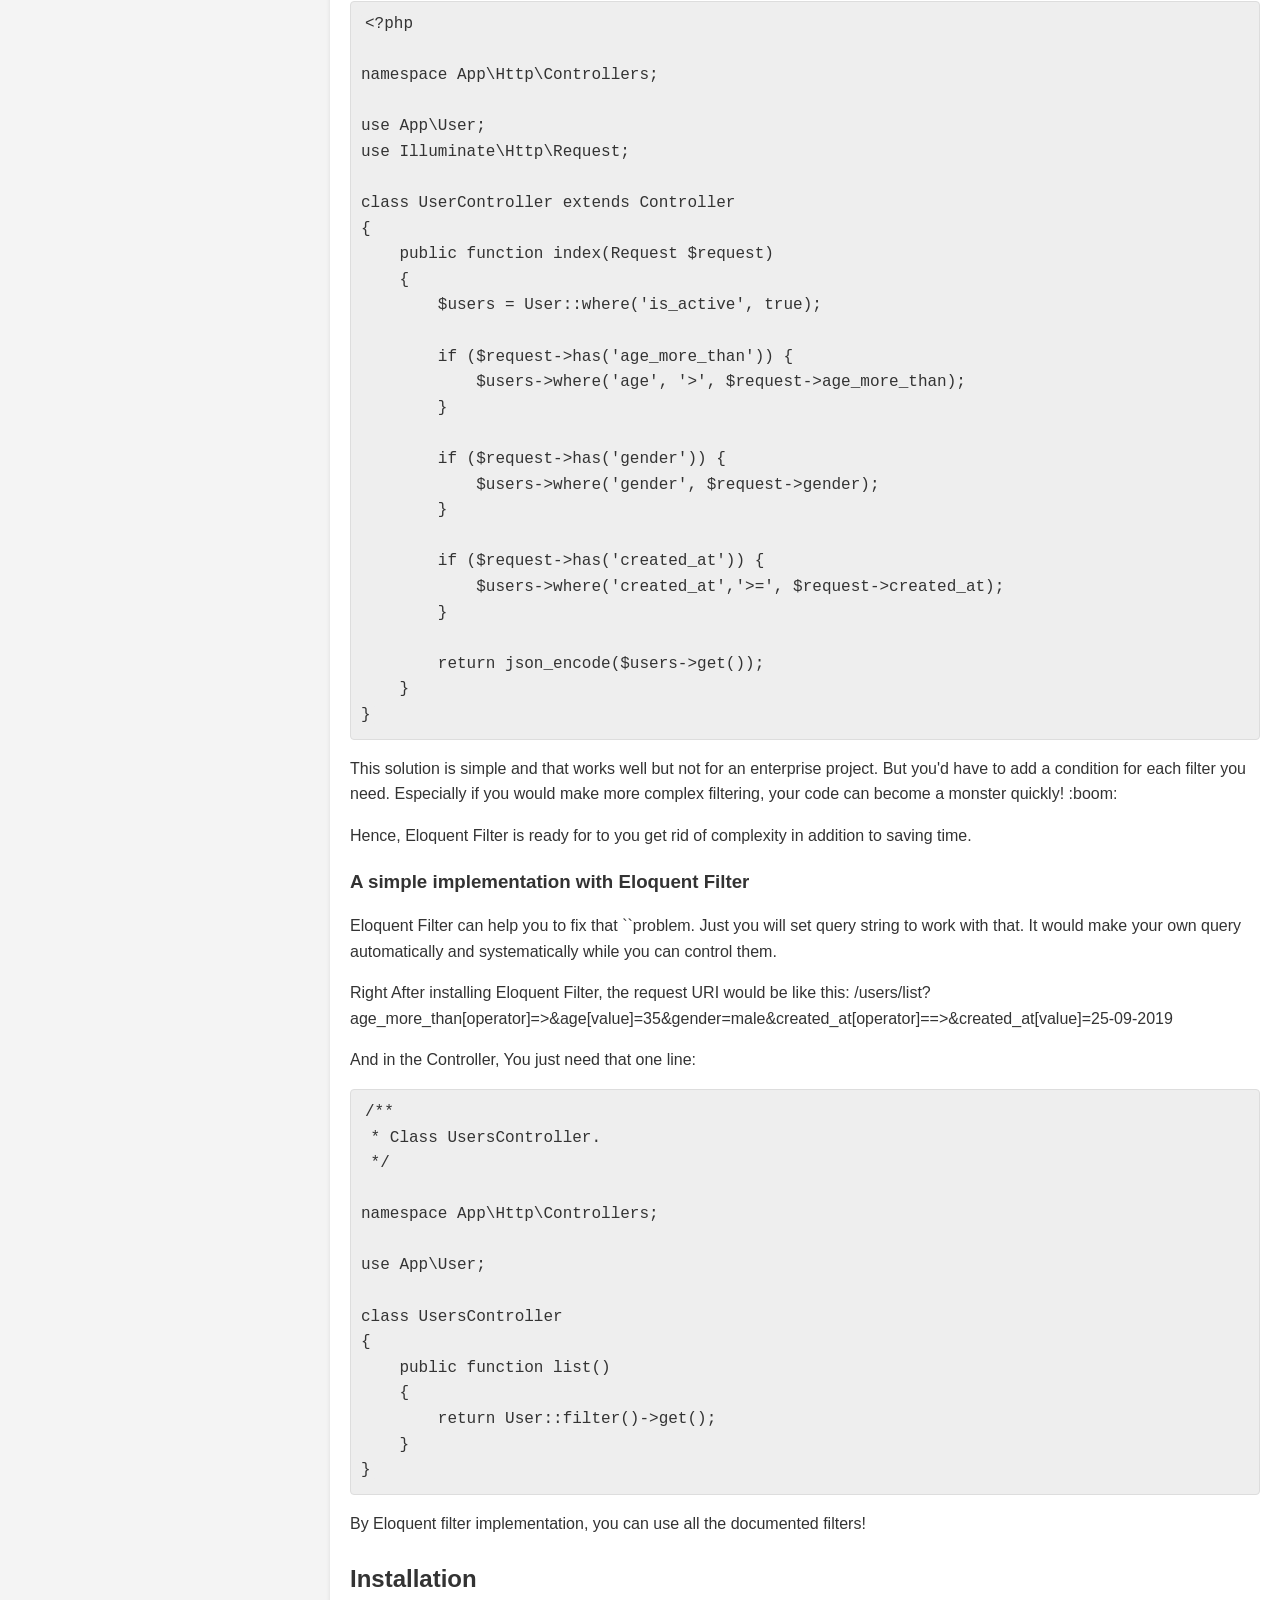
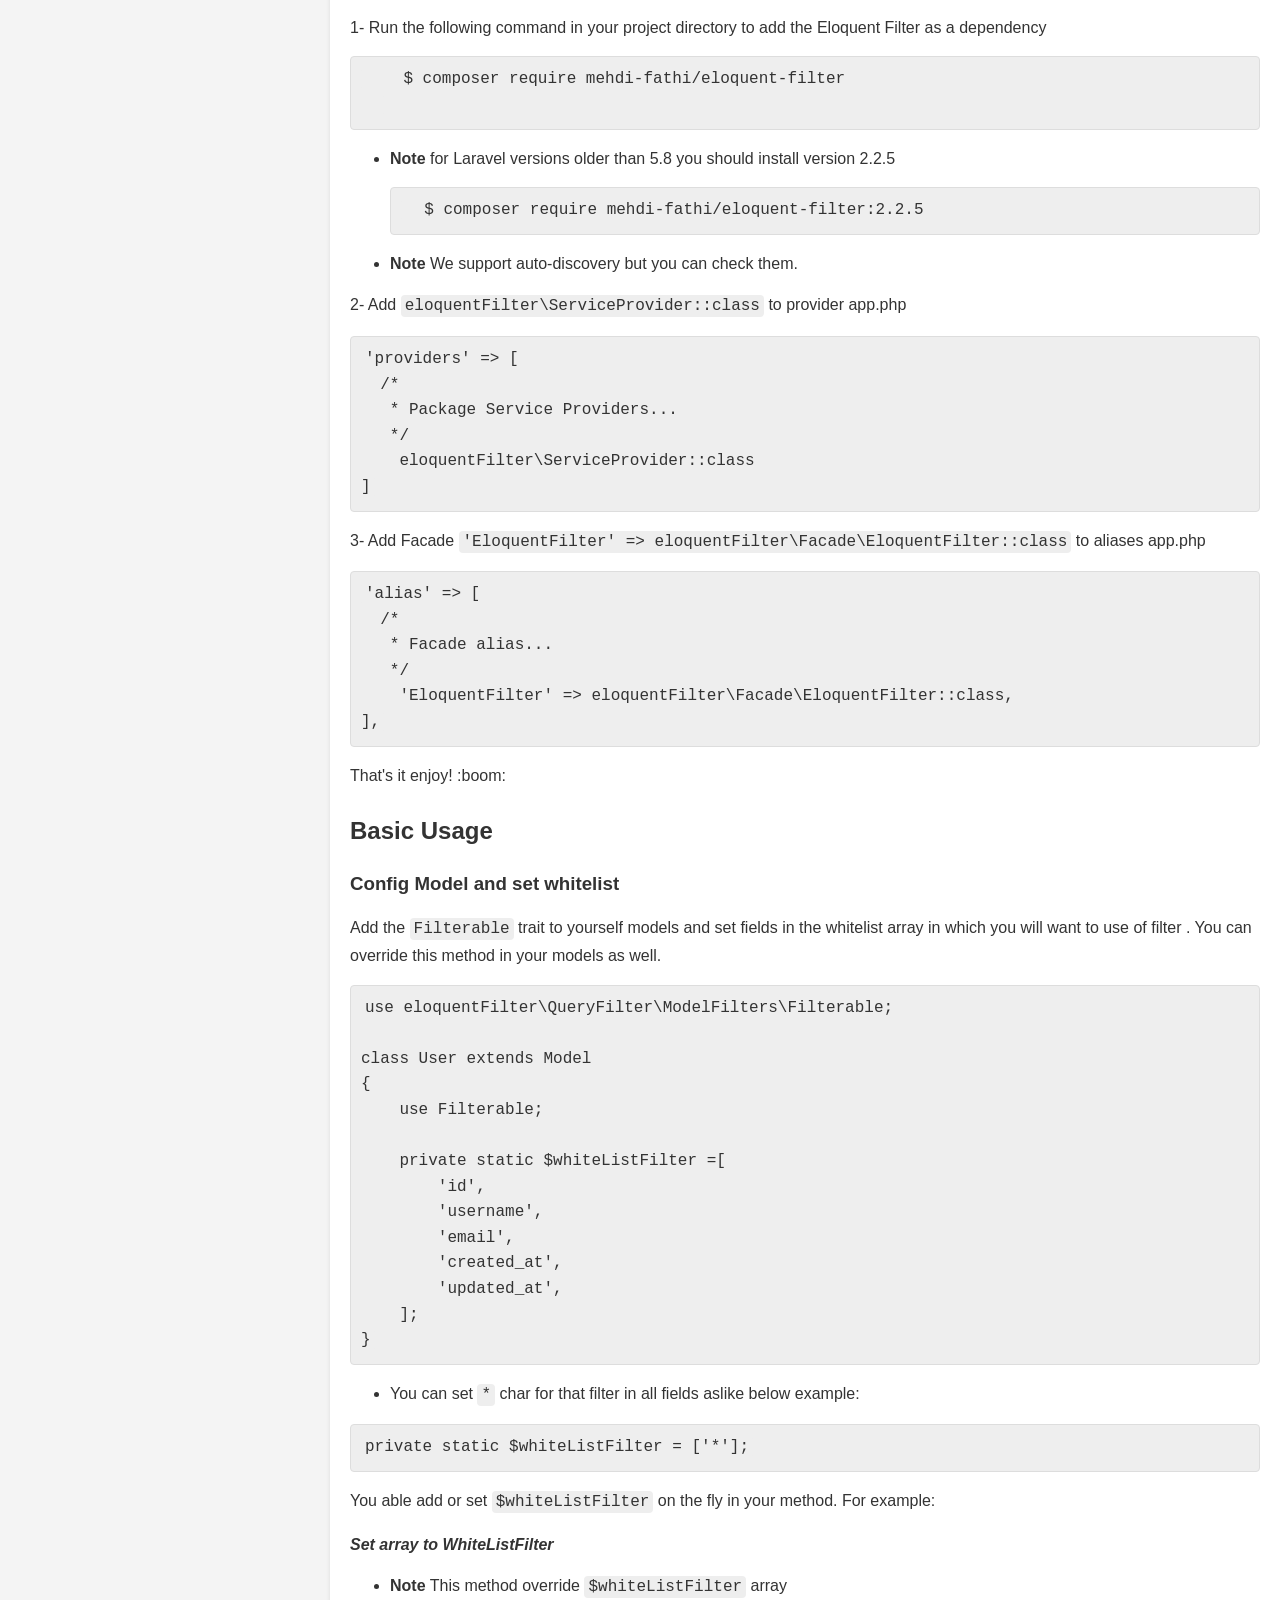
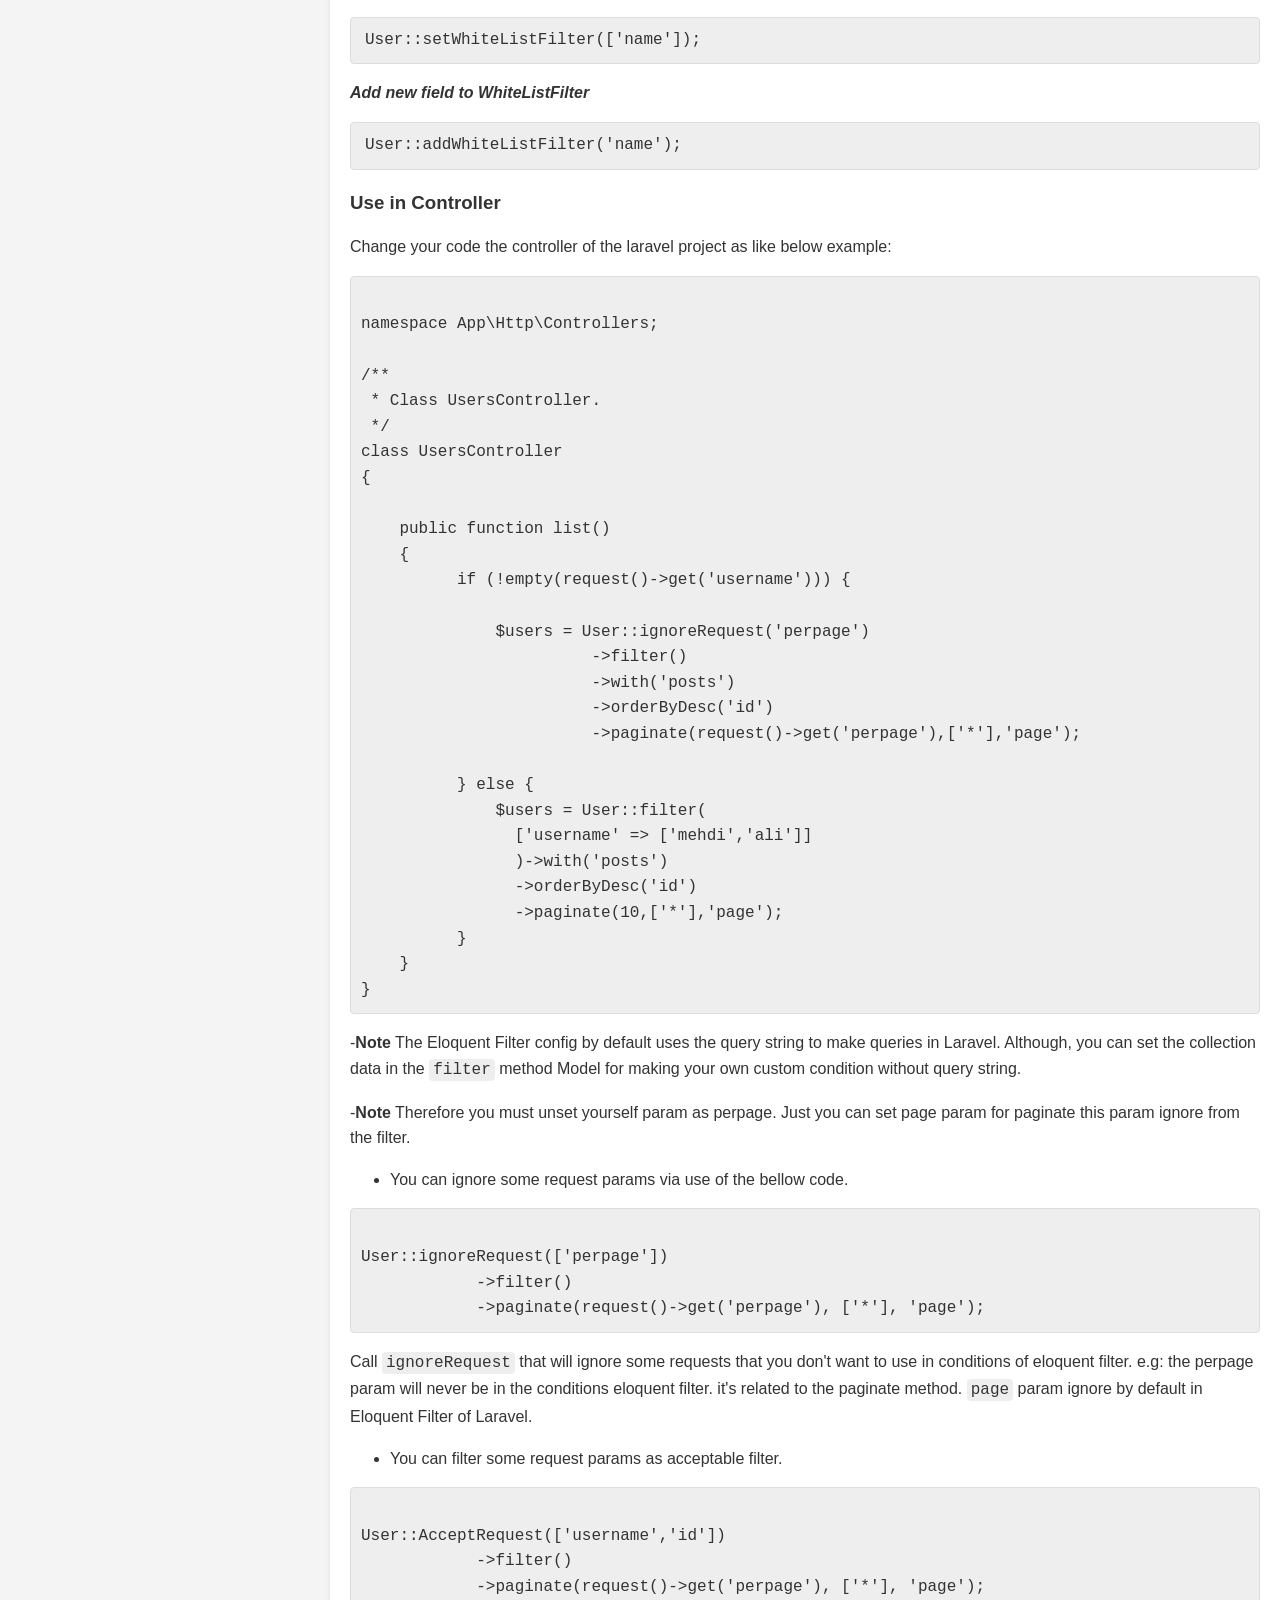
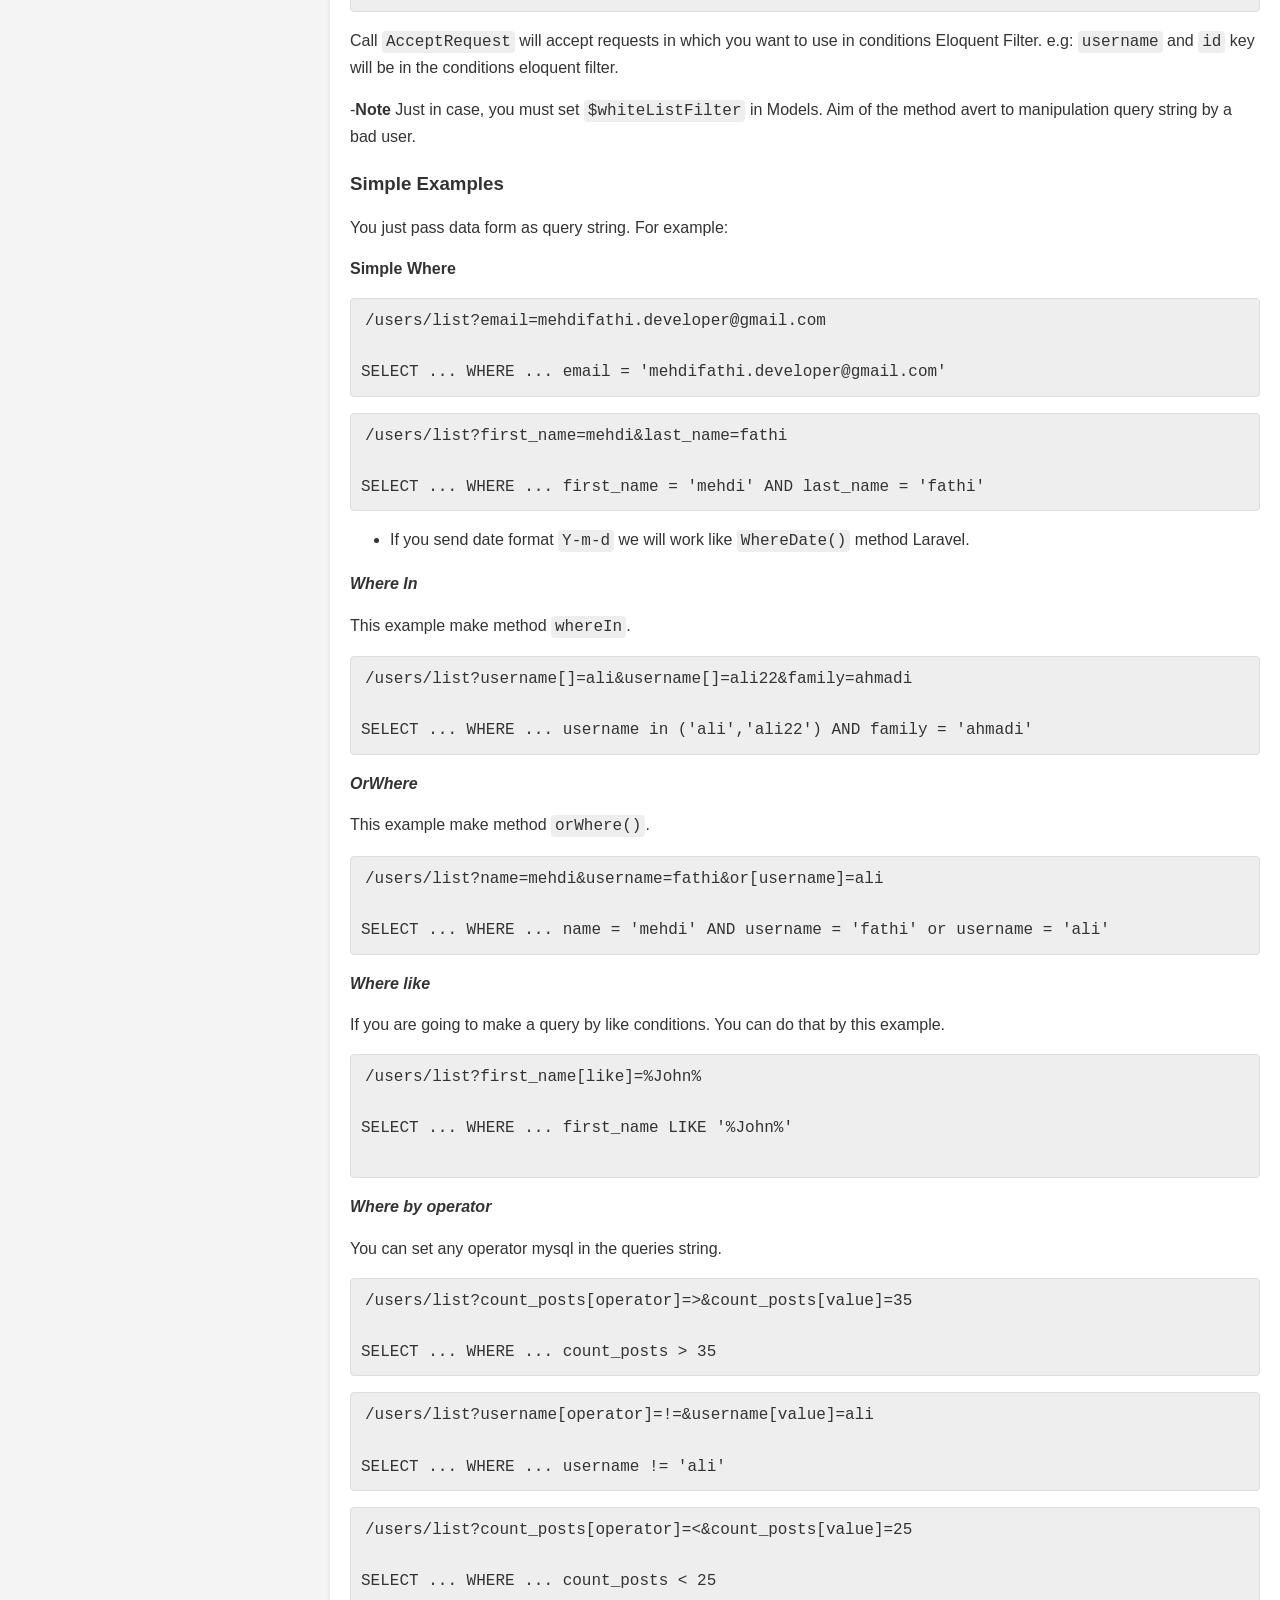
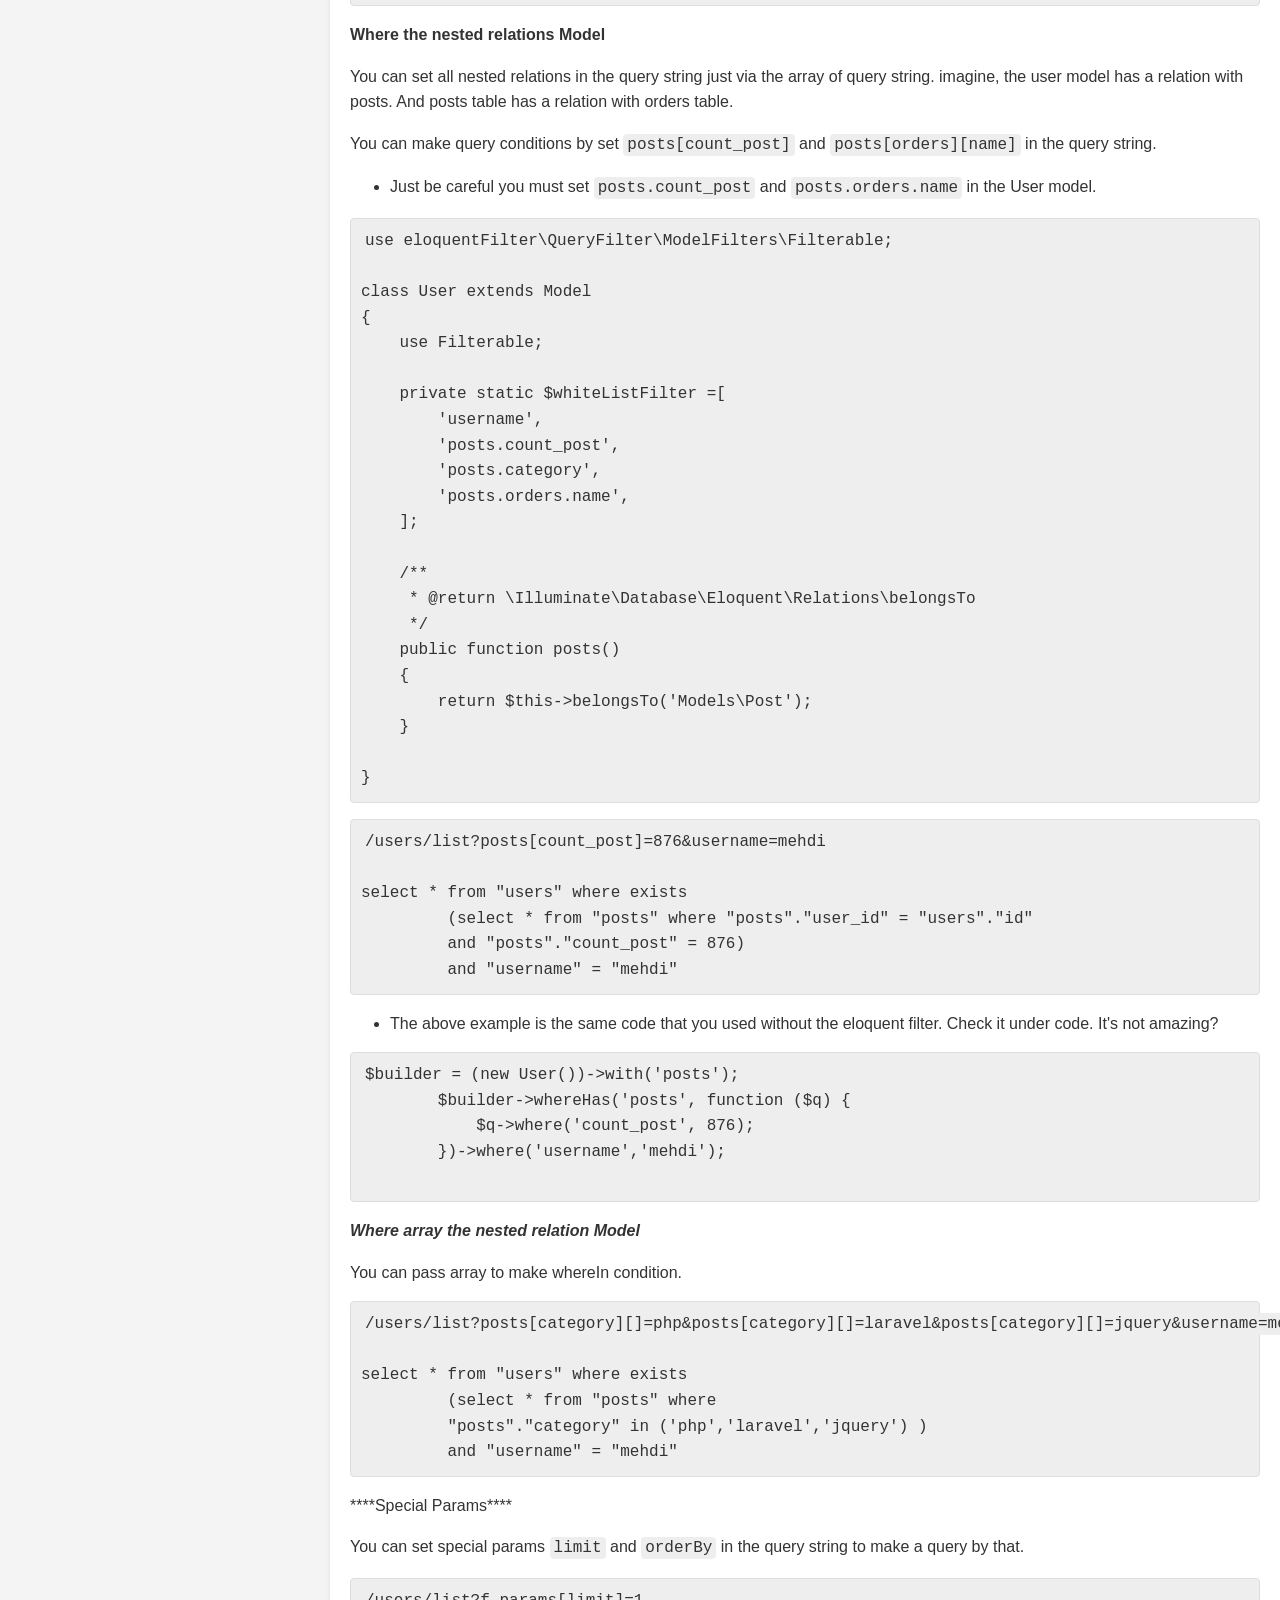
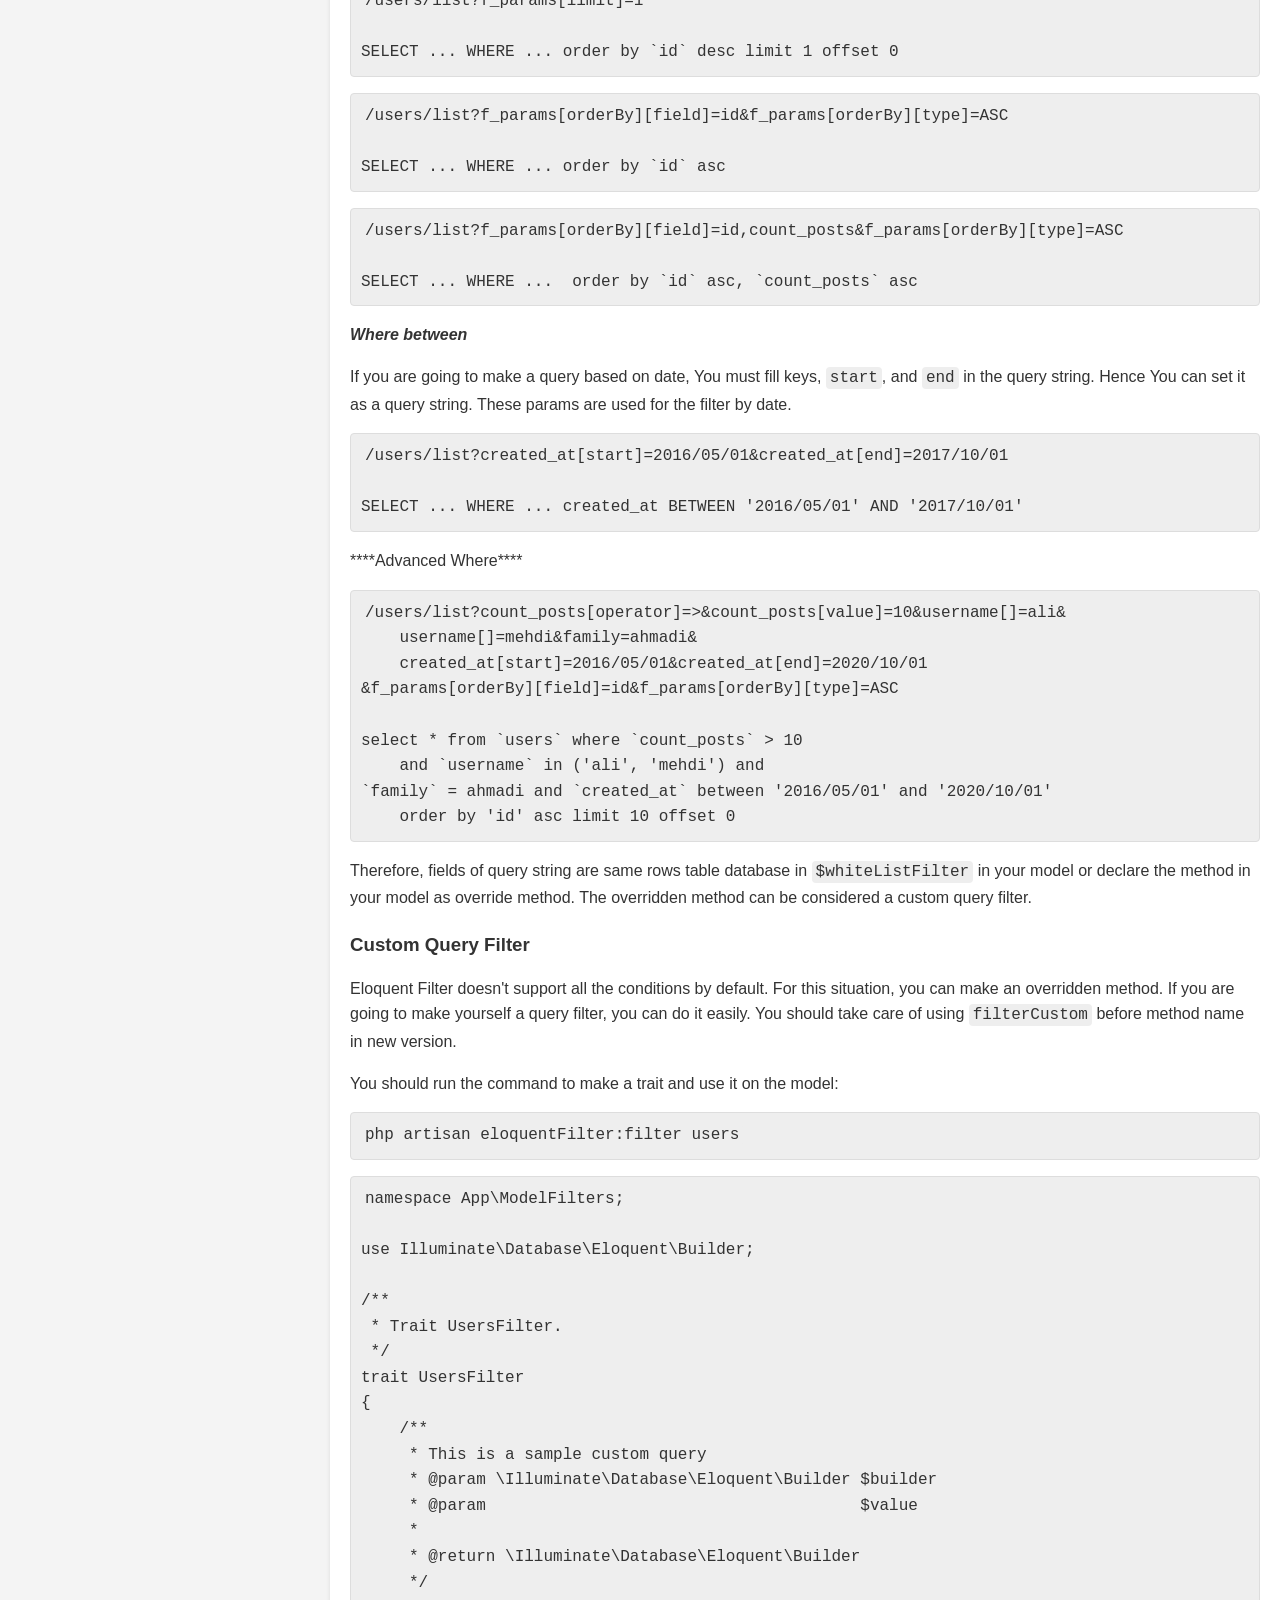
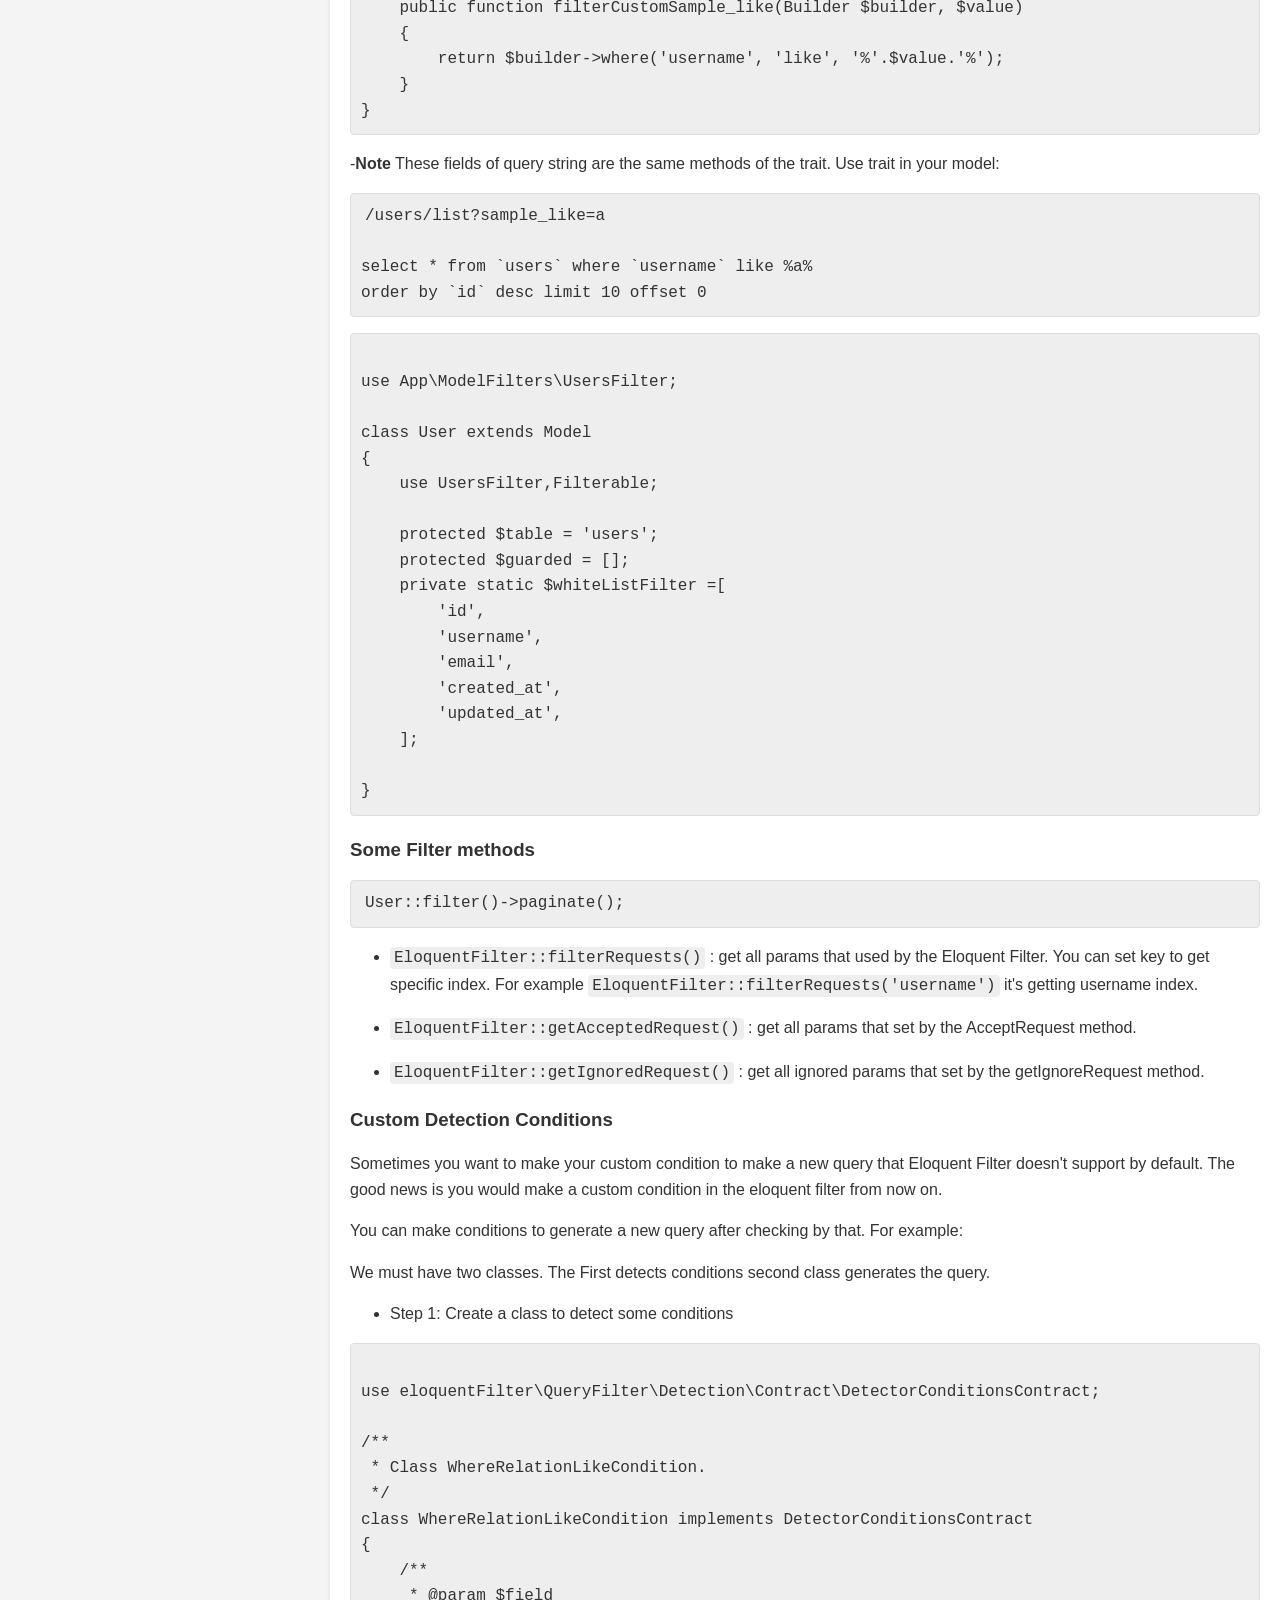
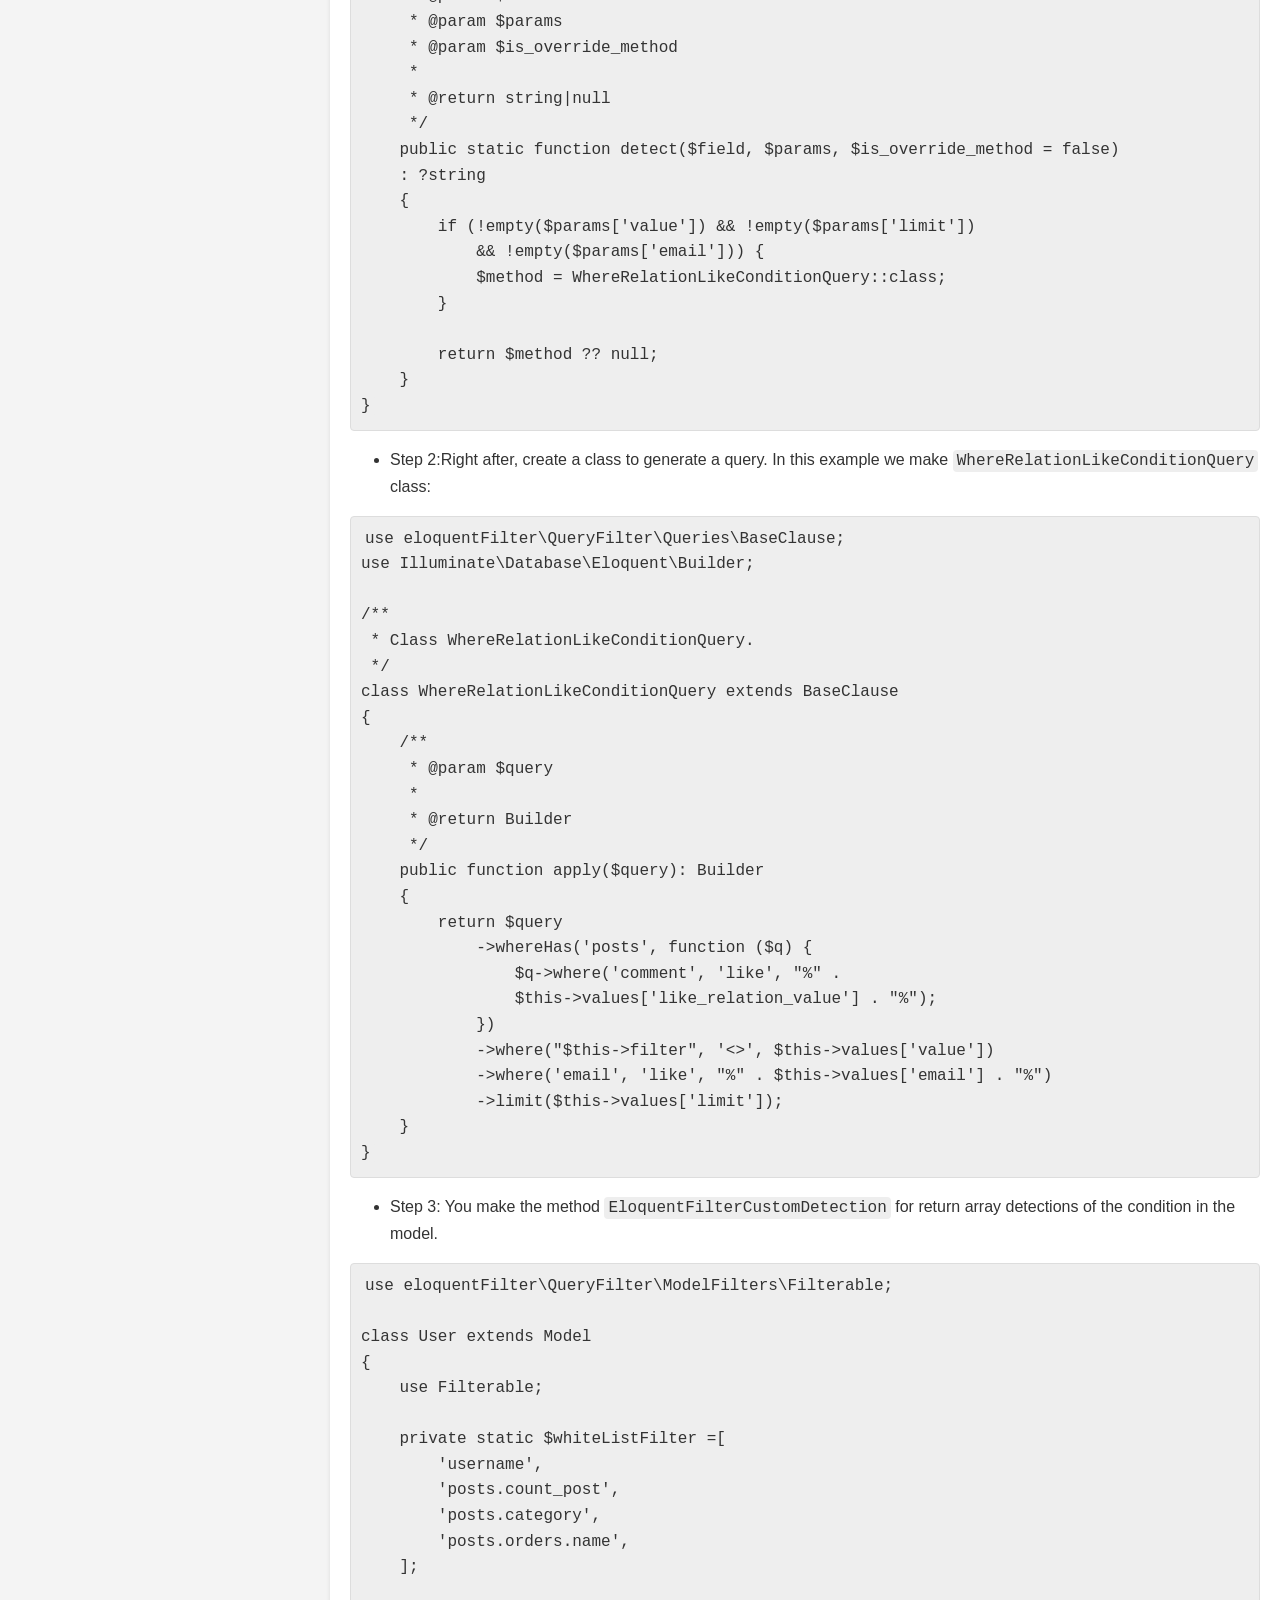
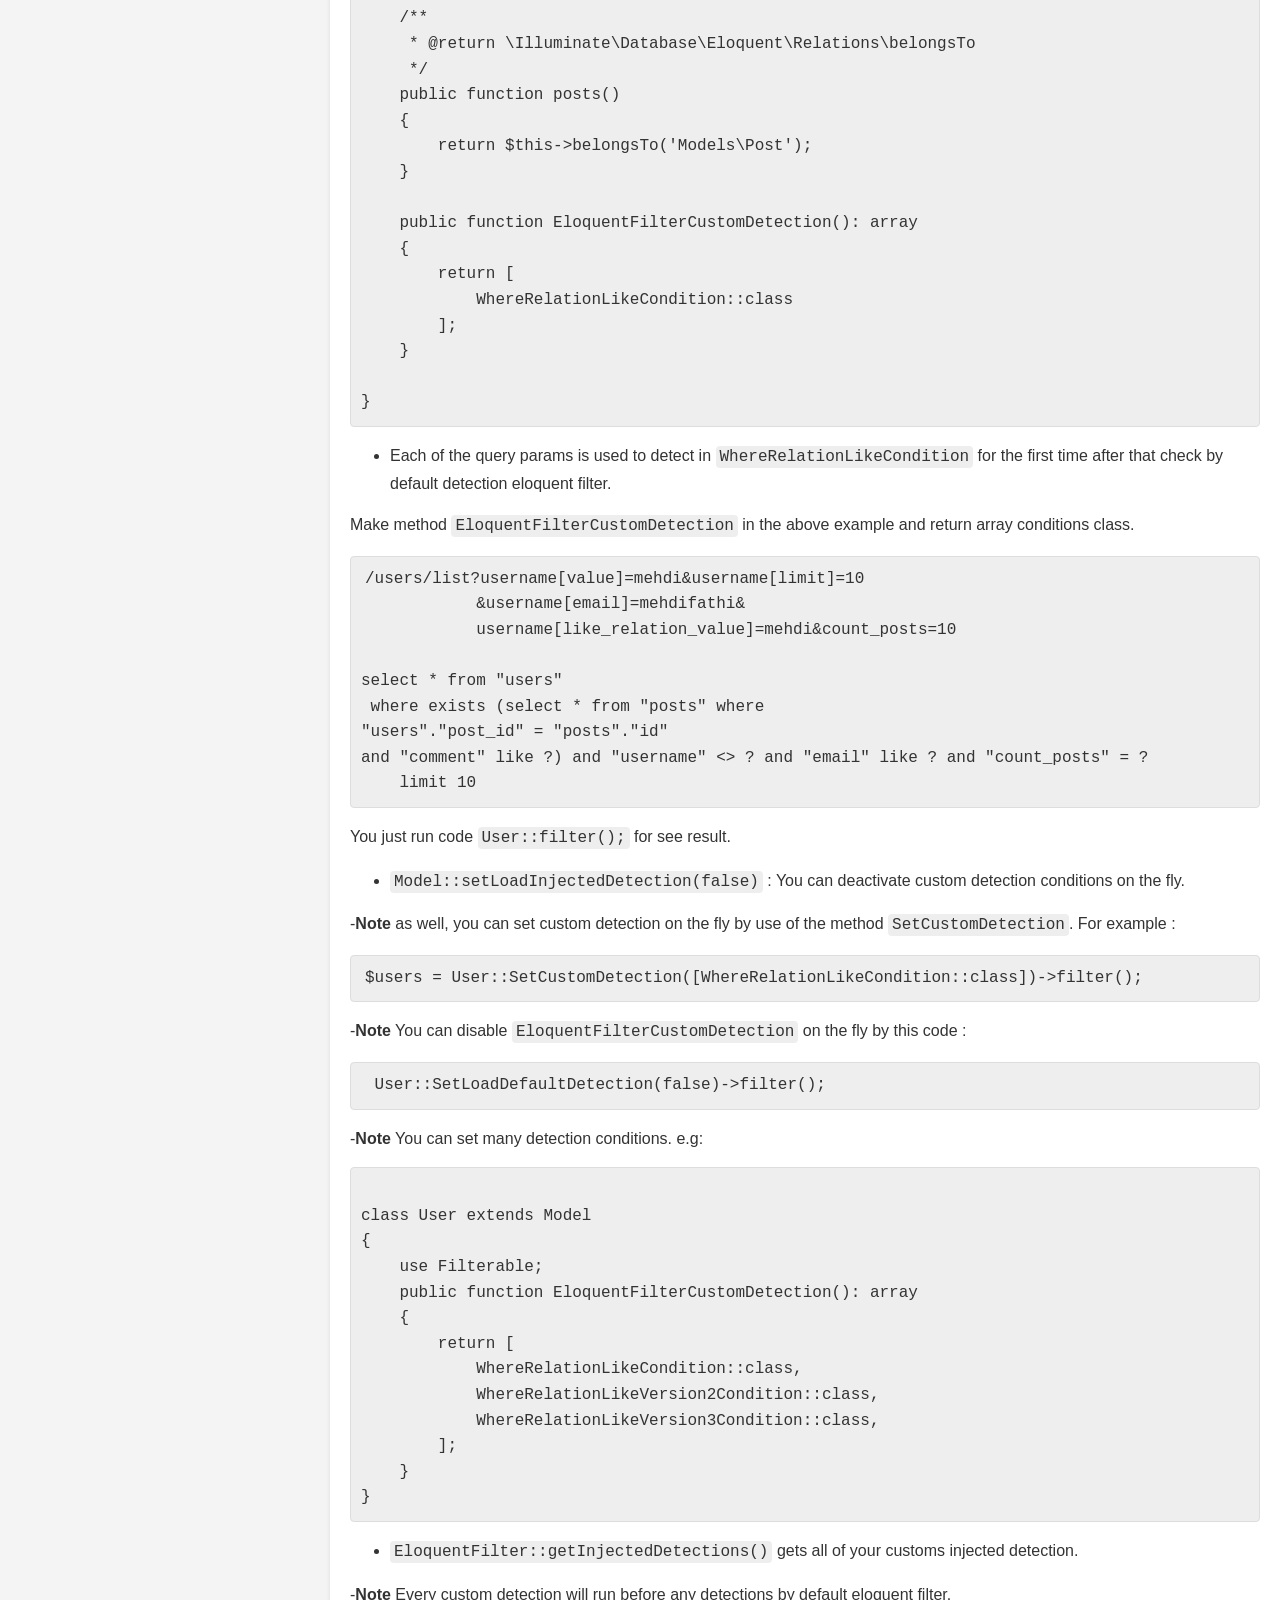
==== commit 11dd6708: "Update index.html" ====
--- a/eloquent-filter/index.html
+++ b/eloquent-filter/index.html
@@ -244,8 +244,8 @@
 
     <h2 id="requirements">Requirements</h2>
     <ul>
-        <li>PHP 8.0,8.1,8.2</li>
-        <li>Laravel 8.x,9.x,10.x(New)</li>
+        <li>PHP 8.0,8.1,8.2,8.3</li>
+        <li>Laravel 8.x,9.x,10.x,11.x</li>
     </ul>
     <h3 id="versioninformation">Version information</h3>
     <p>The Eloquent Filter has reached more than 100,000 installations recently, so I made a decision to release version
@@ -255,48 +255,63 @@
         <li>Support query builder along with eloquent</li>
         <li>Set a specific name for custom methods</li>
     </ul>
-    <table>
-        <thead>
-        <tr>
-            <th>Version</th>
-            <th>Illuminate</th>
-            <th>Status</th>
-            <th>PHP Version</th>
-        </tr>
-        </thead>
-        <tbody>
-        <tr>
-            <td>^4.0</td>
-            <td>4.x.x - 4.x.x</td>
-            <td>Active support</td>
-            <td>&gt;= 8.0</td>
-        </tr>
-        <tr>
-            <td>^3.0</td>
-            <td>3.2.x - 3.4.x</td>
-            <td>End of life</td>
-            <td>&gt;= 8.0</td>
-        </tr>
-        <tr>
-            <td>^3.0</td>
-            <td>3.0.0 - 3.0.5</td>
-            <td>End of life</td>
-            <td>&gt;= 7.4.0</td>
-        </tr>
-        <tr>
-            <td>^2.0</td>
-            <td>2.0.0 - 2.6.7</td>
-            <td>End of life</td>
-            <td>&lt;= 7.4.0</td>
-        </tr>
-        </tbody>
-    </table>
+    
+
+    <table border="1">
+  <thead>
+    <tr>
+      <th>Major Version</th>
+      <th>Versions</th>
+      <th>Status</th>
+      <th>PHP Version</th>
+      <th>Laravel Version</th>
+    </tr>
+  </thead>
+  <tbody>
+    <tr>
+      <td>^4.0</td>
+      <td>4.2.0 - 4.x.x</td>
+      <td>Active support</td>
+      <td>>= 8.2</td>
+      <td>>= 11.x</td>
+    </tr>
+    <tr>
+      <td>^4.0</td>
+      <td>4.0.x - 4.1.5</td>
+      <td>Active support</td>
+      <td>>= 8.0</td>
+      <td>>= 9.x - &lt;= 10.x</td>
+    </tr>
+    <tr>
+      <td>^3.0</td>
+      <td>3.2.x - 3.4.x</td>
+      <td>End of life</td>
+      <td>>= 8.0</td>
+      <td>>= 9.x</td>
+    </tr>
+    <tr>
+      <td>^3.0</td>
+      <td>3.0.0 - 3.0.5</td>
+      <td>End of life</td>
+      <td>>= 7.4.0</td>
+      <td>>= 5.6.x - &lt;= 8.x</td>
+    </tr>
+    <tr>
+      <td>^2.0</td>
+      <td>2.0.0 - 2.6.7</td>
+      <td>End of life</td>
+      <td>&lt;= 7.4.0</td>
+      <td>>= 5.x - &lt;= 5.4</td>
+    </tr>
+  </tbody>
+</table>
+    
     <h2 id="introduction">Introduction</h2>
     <p>Conceivably, you would face challenges if you've done a task as an end-point in which there are some queries with
         many advanced options.</p>
     <p>Let's say we want to make an advanced search page with multiple filter options.</p>
     <p>
-        <img src="https://raw.githubusercontent.com/mehdi-fathi/eloquent-filter/develop/Aban-21-1402%2014-27-04.gif"
+        <img src="https://raw.githubusercontent.com/mehdi-fathi/eloquent-filter/master/Aban-21-1402%2014-27-04.gif"
              alt="alt text" title="sample 1 eloquent-filter"/></p>
     <h3 id="asimpleimplementationwithouteloquentfilter">A simple implementation without Eloquent Filter</h3>
     <p>The Resource URI would be look like:
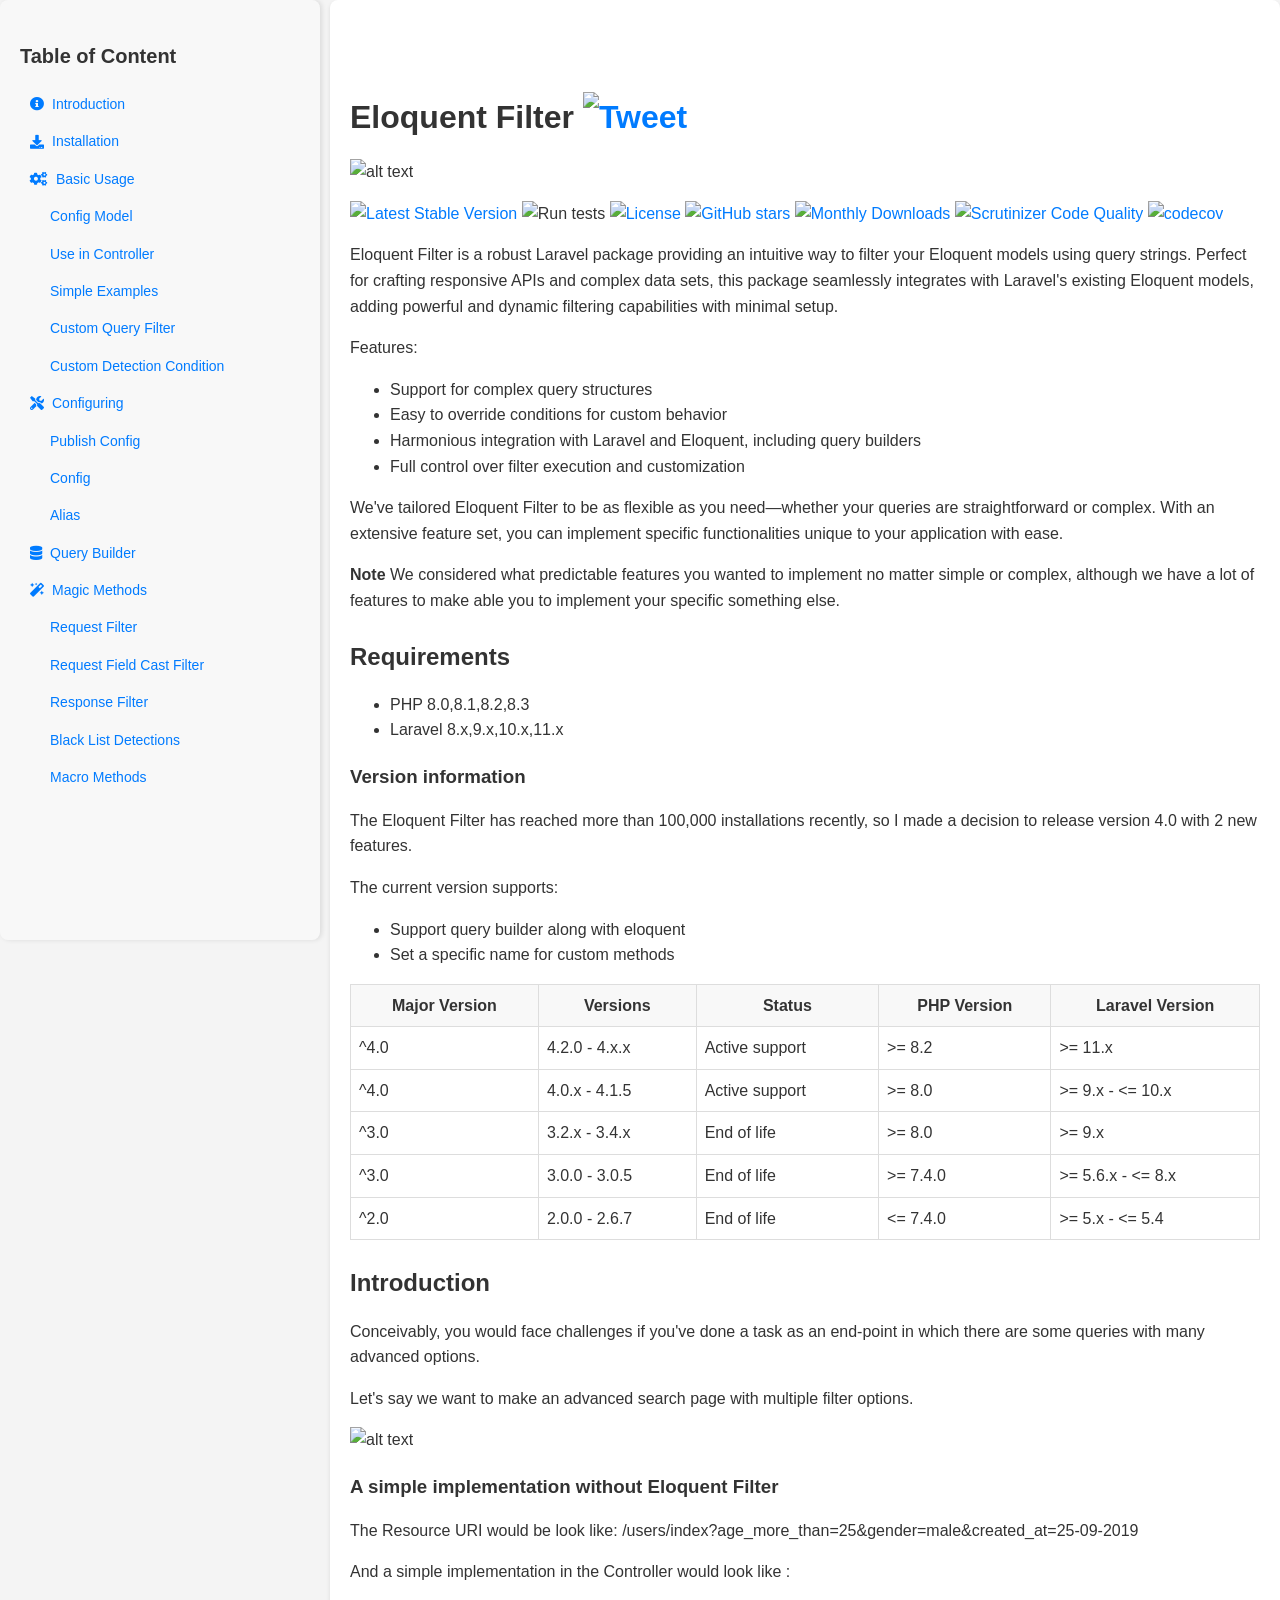
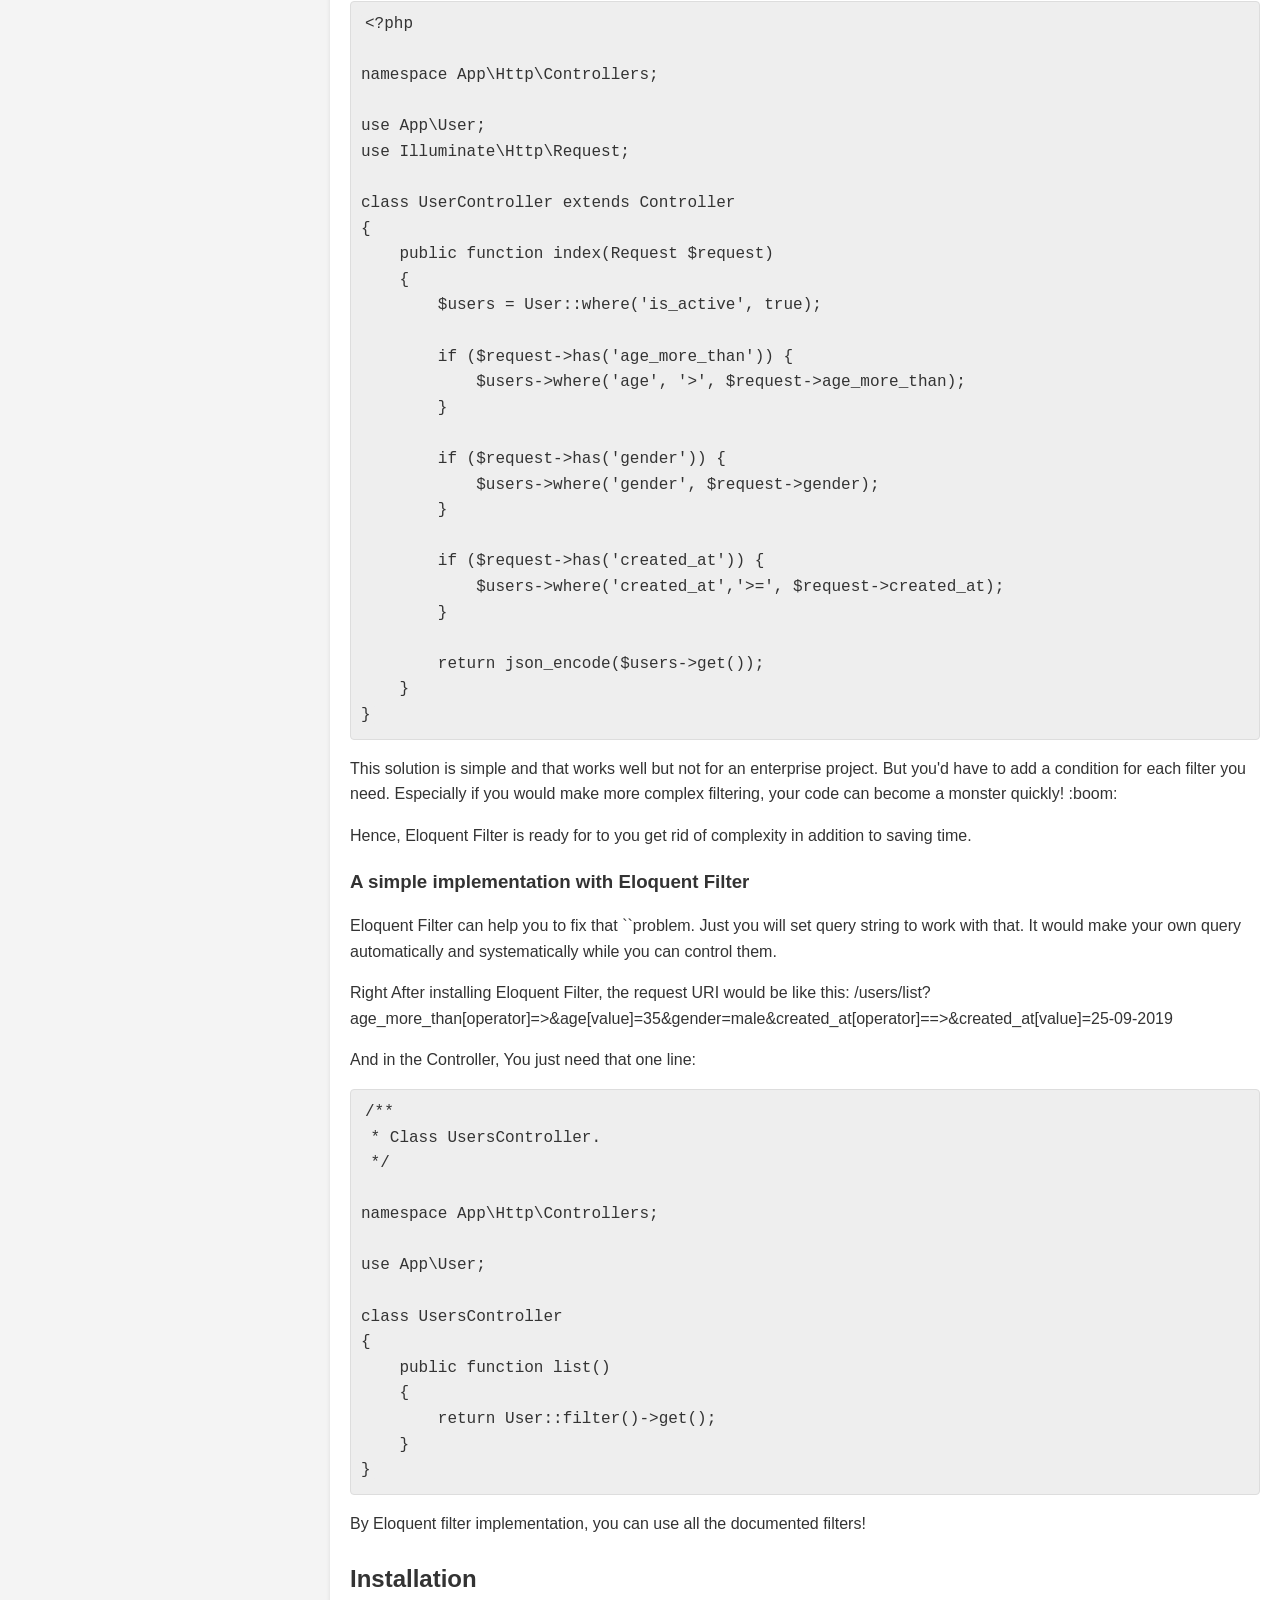
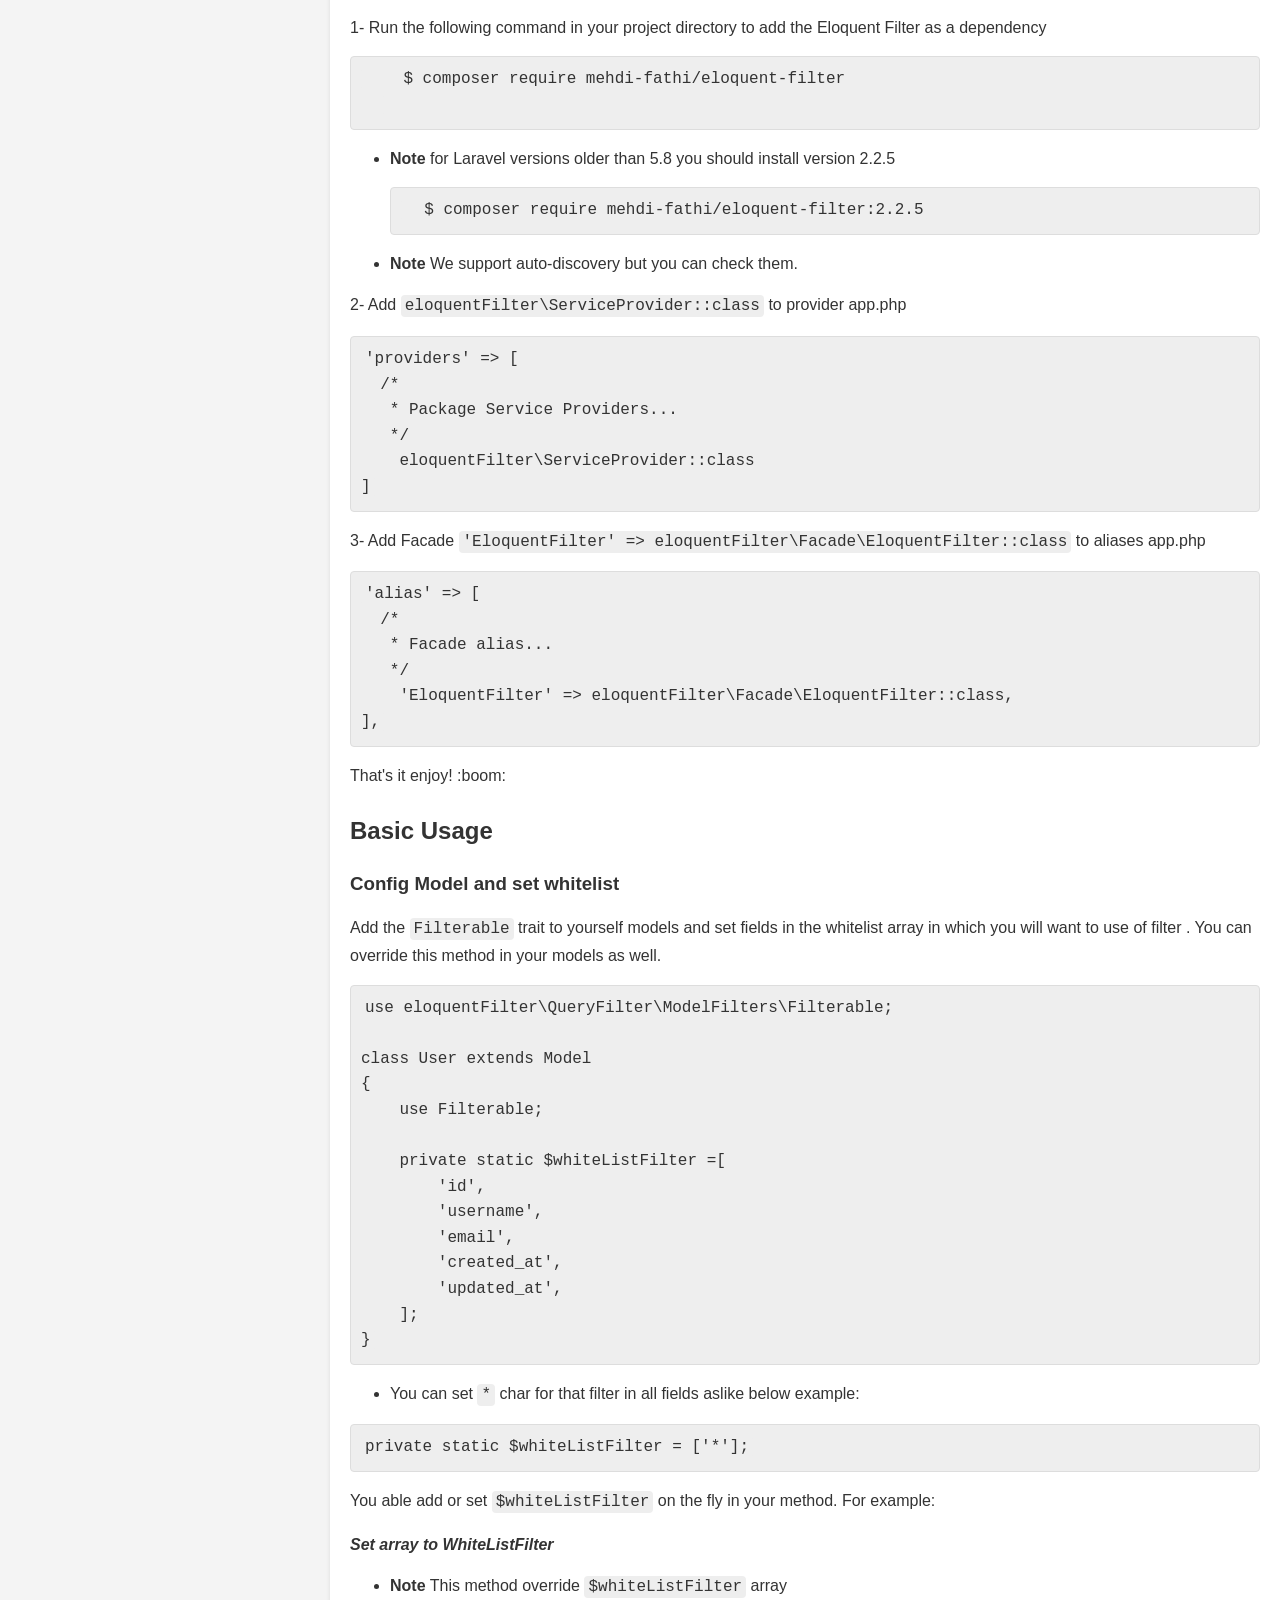
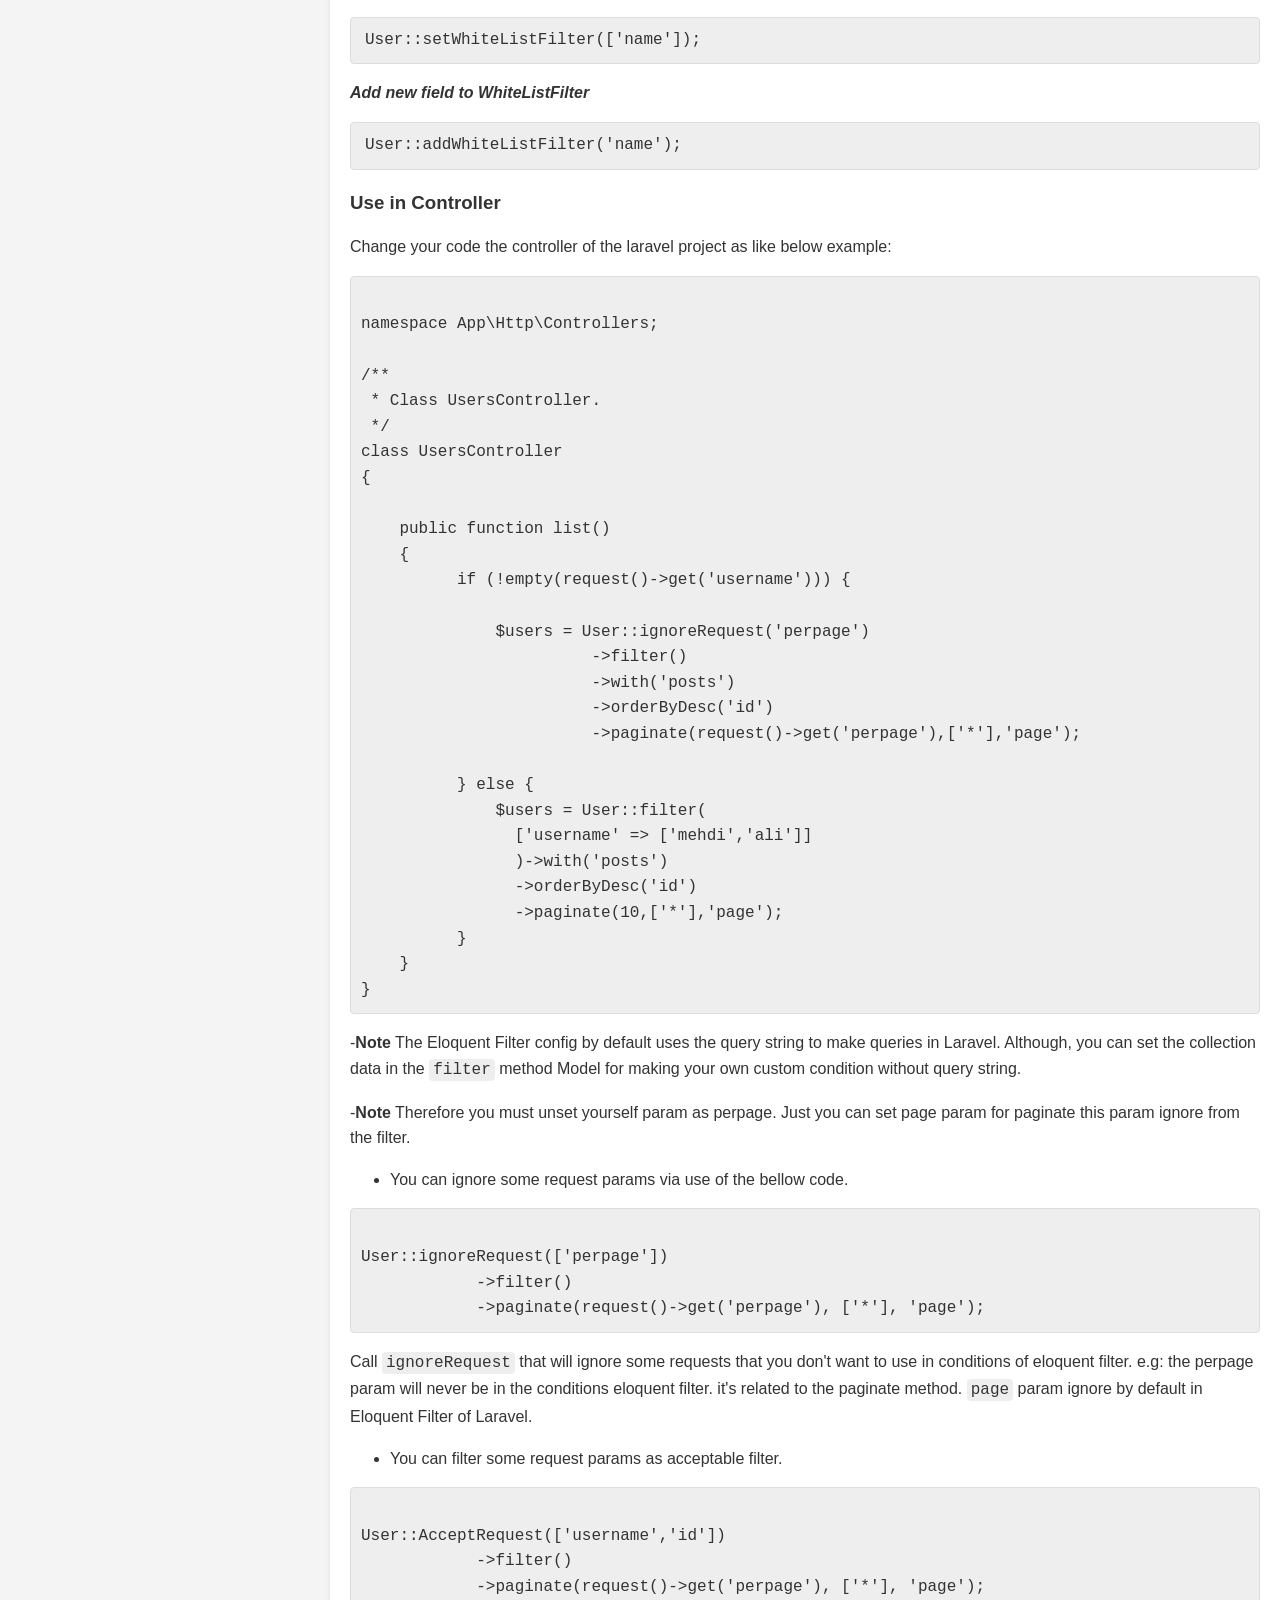
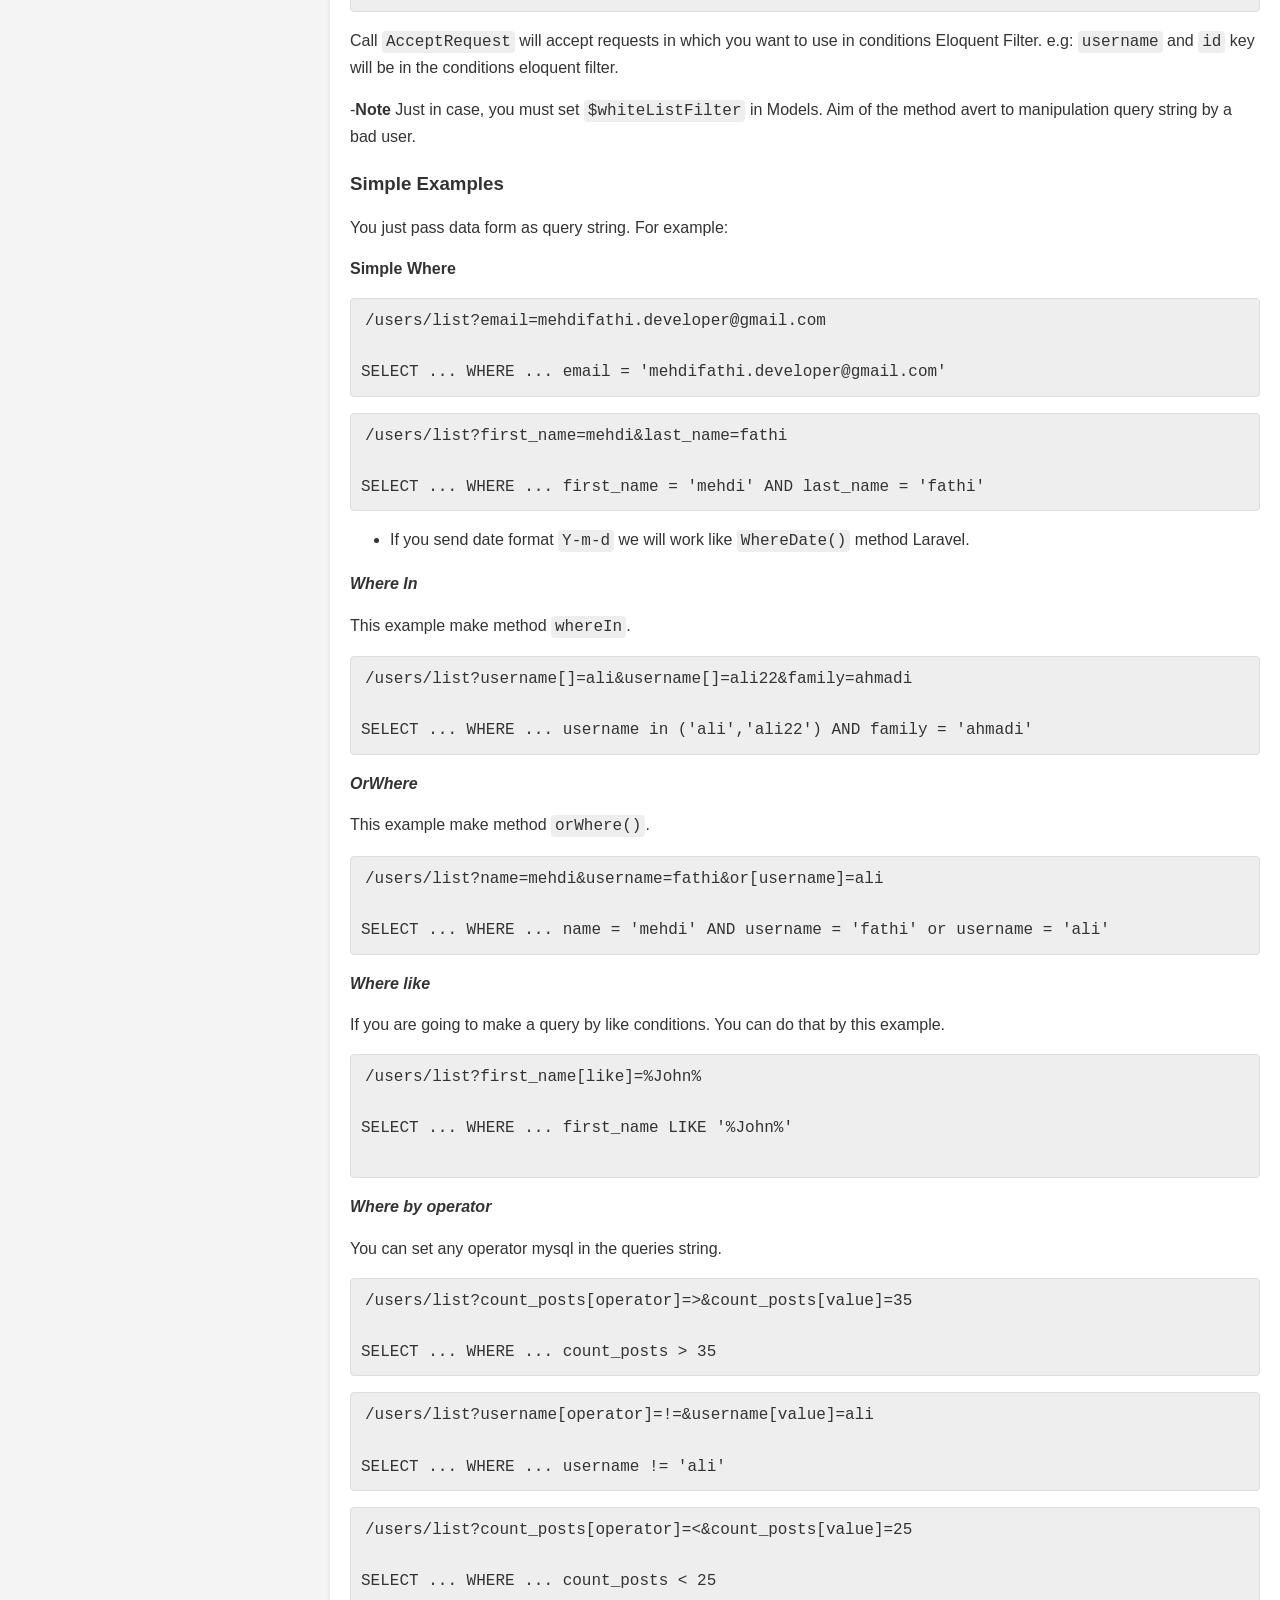
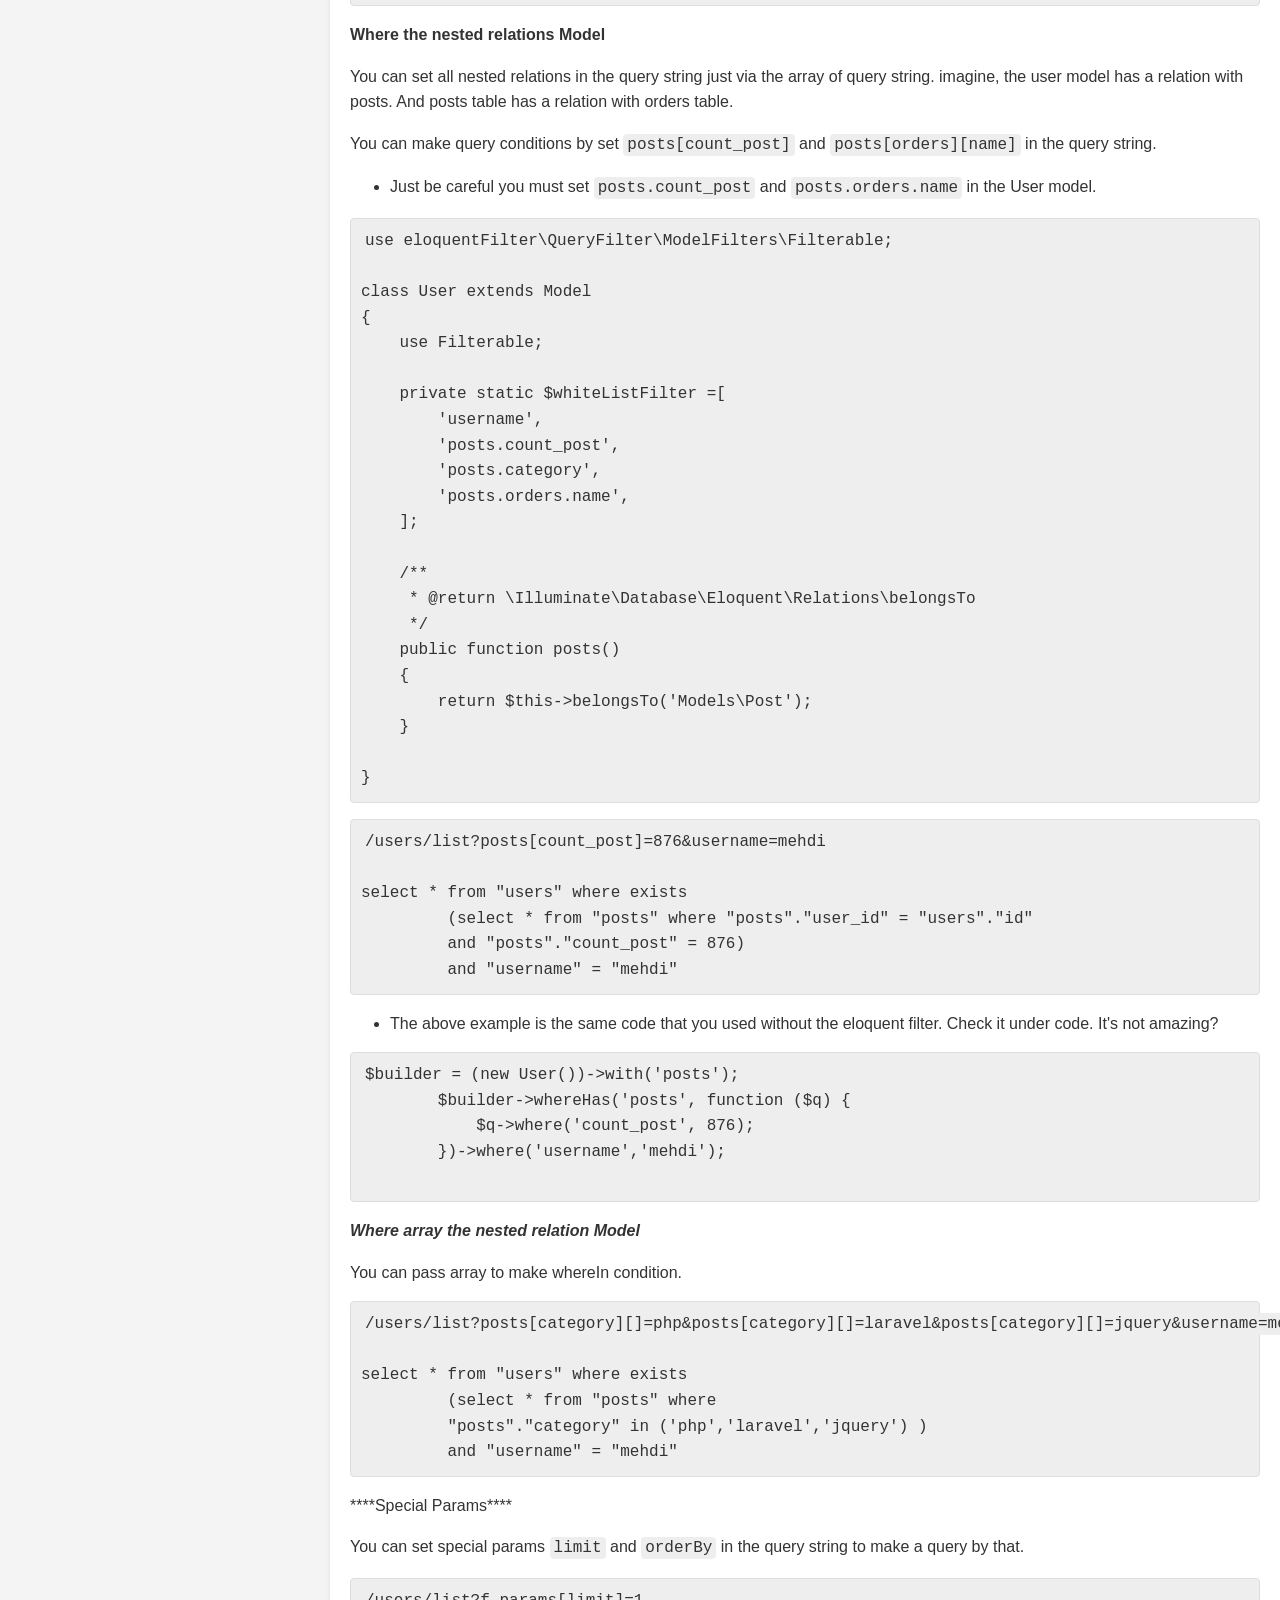
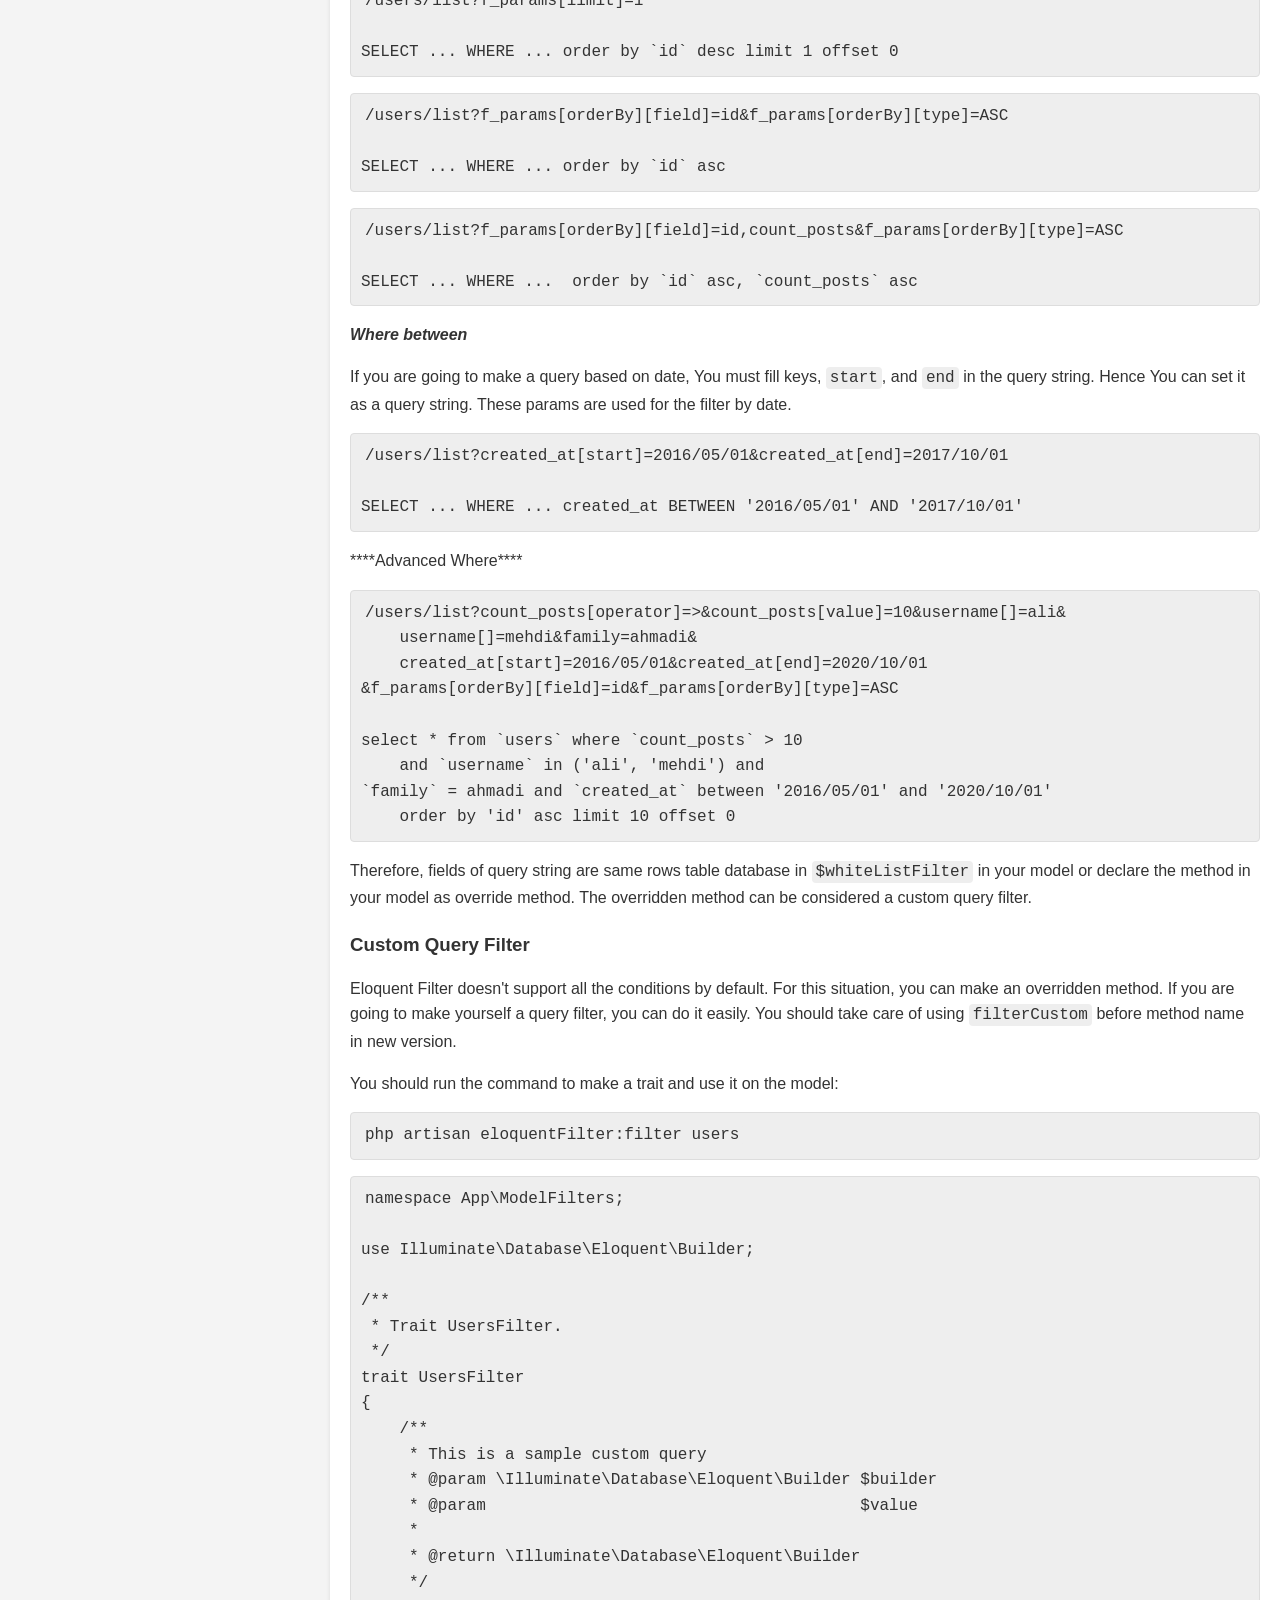
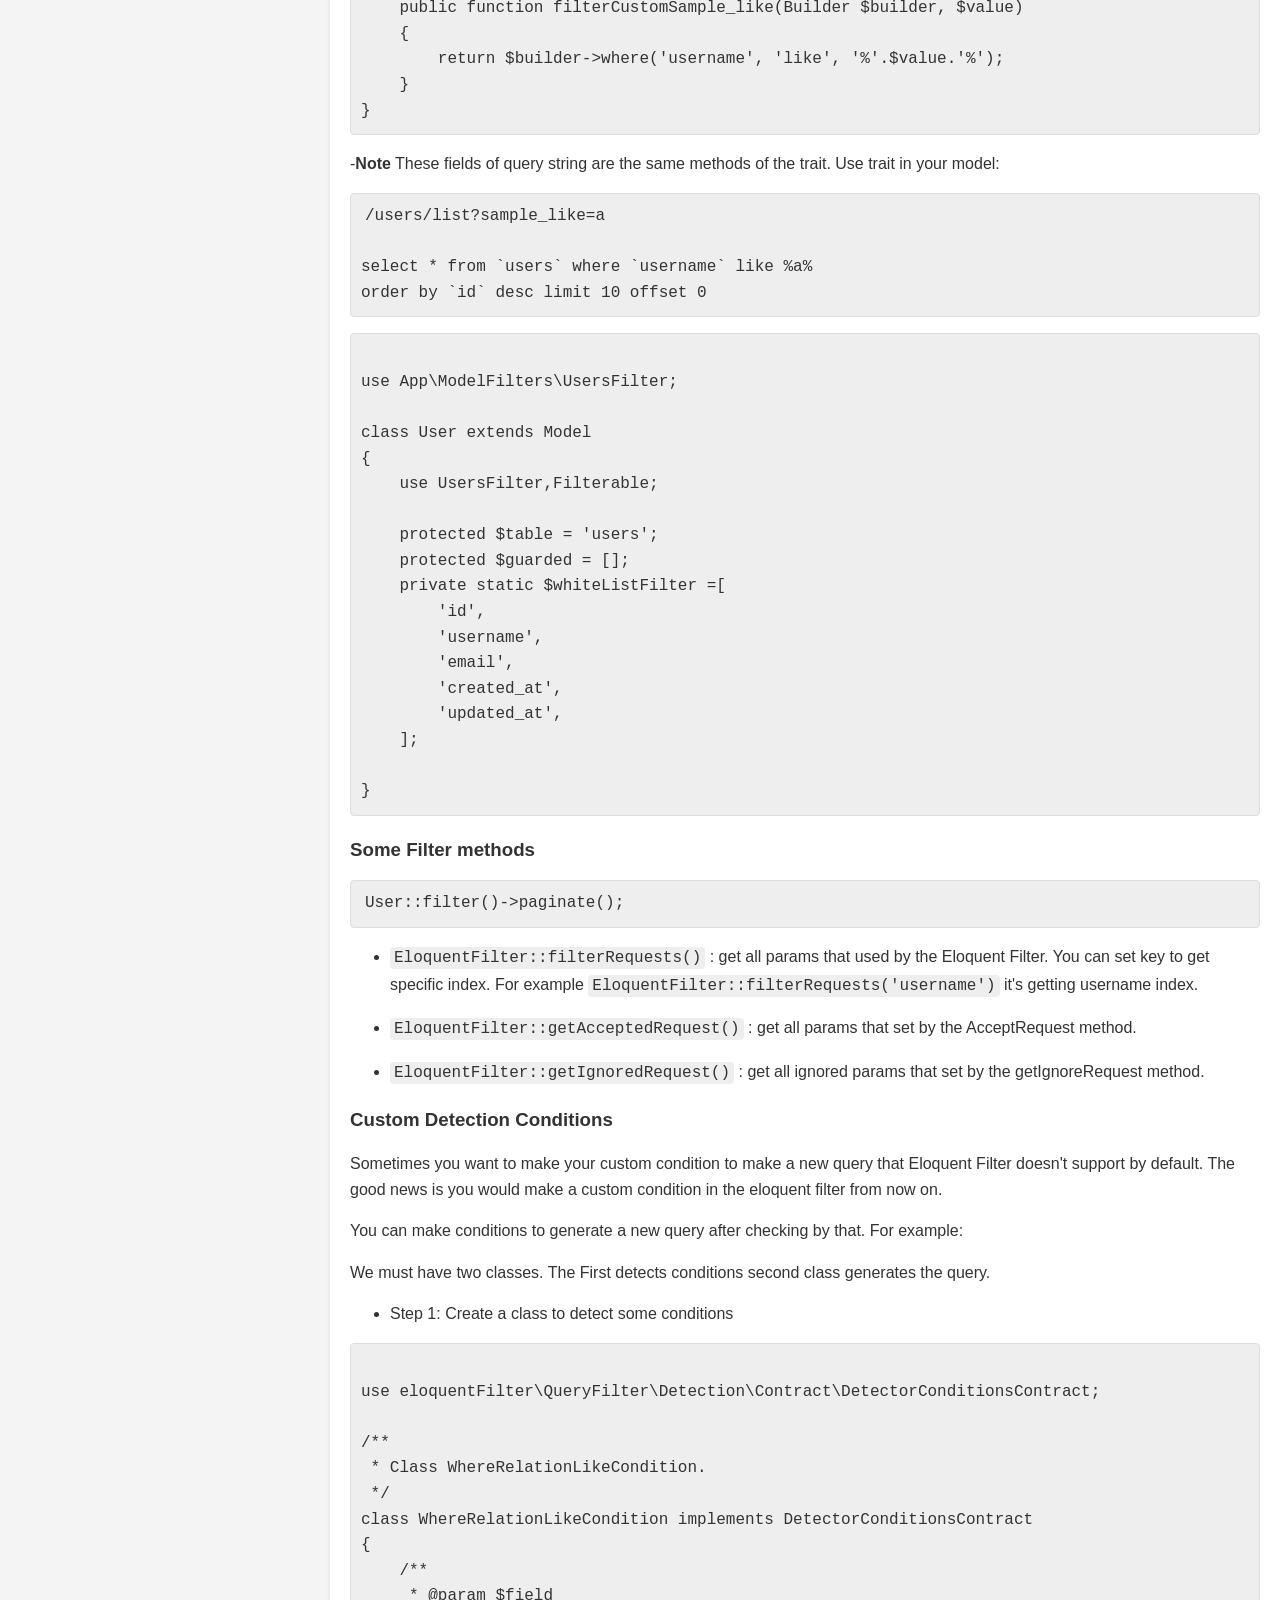
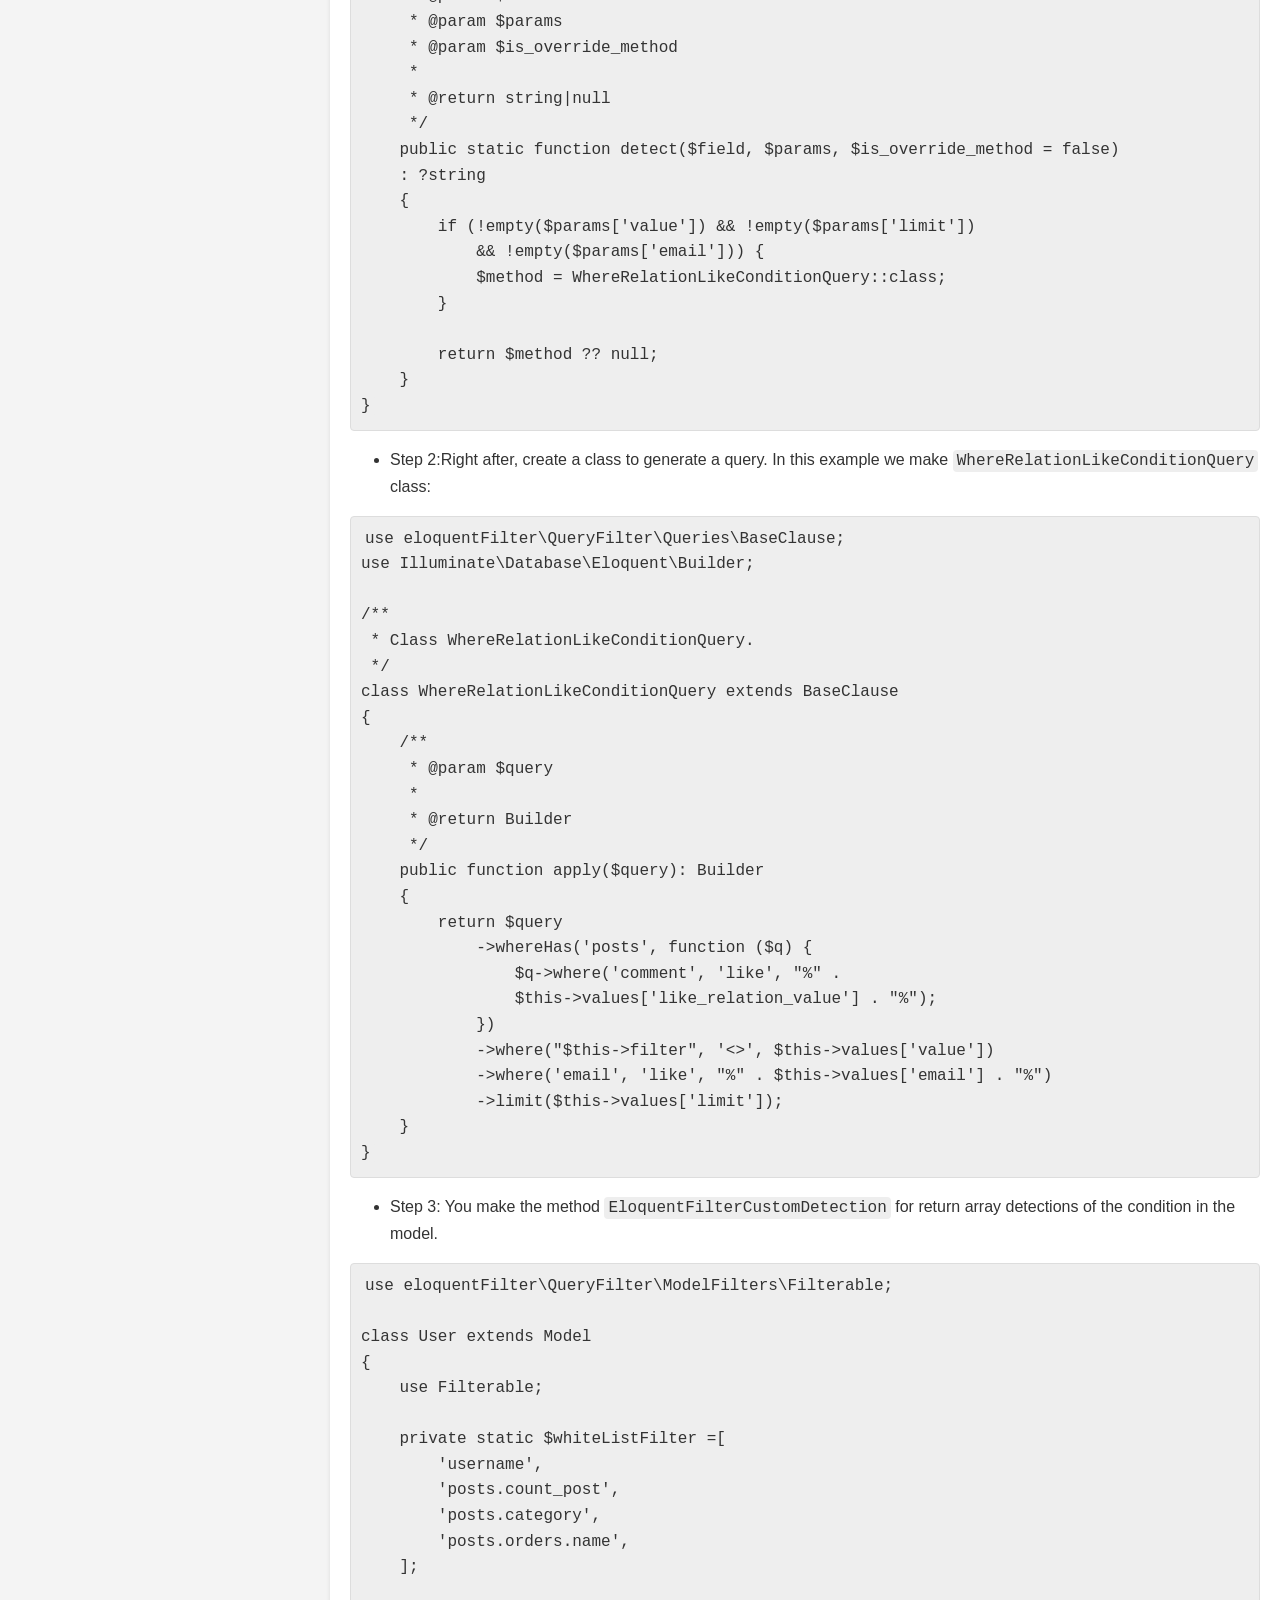
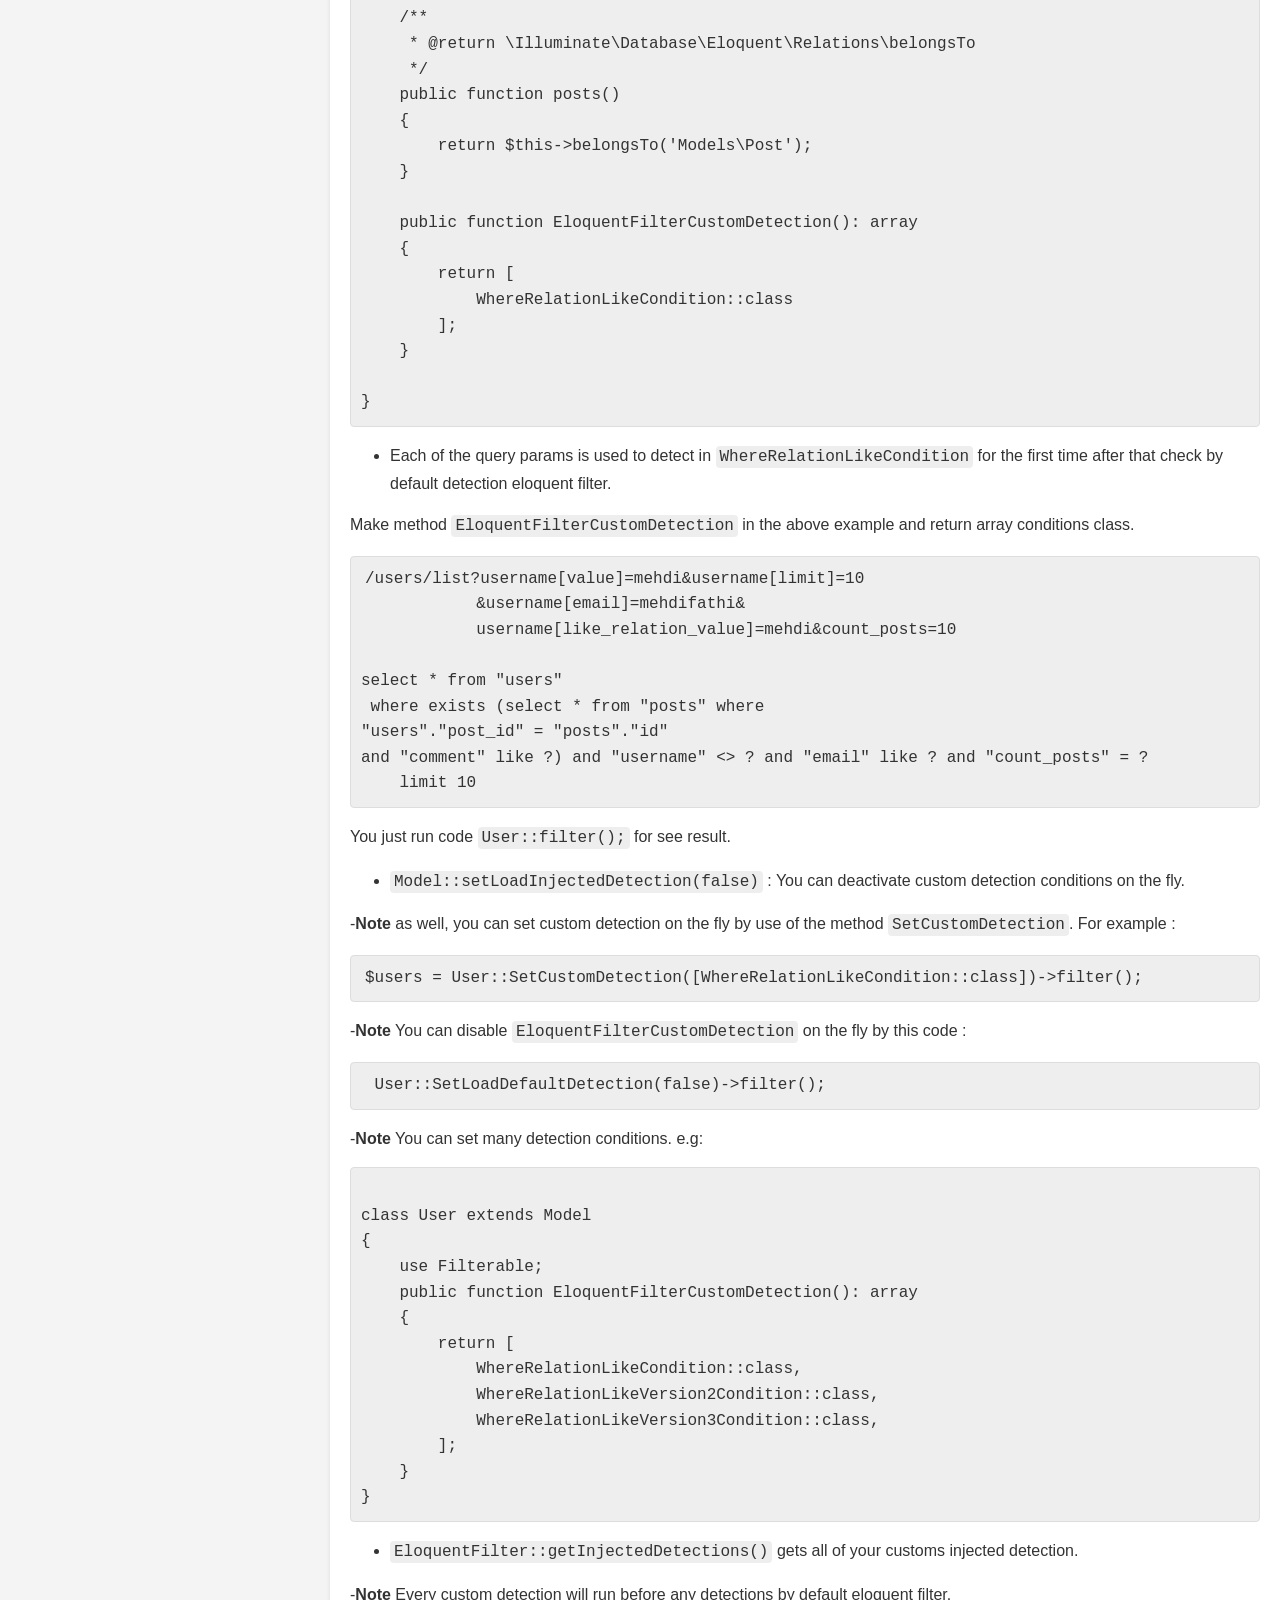
==== commit 43c6c7ae: "Update:update index.html" ====
--- a/eloquent-filter/index.html
+++ b/eloquent-filter/index.html
@@ -16,7 +16,8 @@
     <meta property="og:title" content="Eloquent Filter">
     <meta property="og:description" content="Eloquent Filter is a robust Laravel package providing an intuitive way to filter your Eloquent models using query
         strings.">
-    <meta property="og:image" content="https://raw.githubusercontent.com/mehdi-fathi/eloquent-filter/develop/eloquent-filter.png">
+    <meta property="og:image"
+          content="https://raw.githubusercontent.com/mehdi-fathi/eloquent-filter/develop/eloquent-filter.png">
 
     <!-- Twitter -->
     <meta property="twitter:card" content="summary_large_image">
@@ -24,7 +25,8 @@
     <meta property="twitter:title" content="Eloquent Filter">
     <meta property="twitter:description" content="Eloquent Filter is a robust Laravel package providing an intuitive way to filter your Eloquent models using query
         strings.">
-    <meta property="twitter:image" content="https://raw.githubusercontent.com/mehdi-fathi/eloquent-filter/develop/eloquent-filter.png">
+    <meta property="twitter:image"
+          content="https://raw.githubusercontent.com/mehdi-fathi/eloquent-filter/develop/eloquent-filter.png">
 
     <link rel="stylesheet" href="https://cdnjs.cloudflare.com/ajax/libs/font-awesome/5.15.1/css/all.min.css">
     <style>
@@ -191,6 +193,7 @@
             <a href="#magicmethods"><i class="fa fa-magic"></i> Magic Methods</a>
             <ul>
                 <li><a href="#requestfilter">Request Filter</a></li>
+                <li><a href="#requestfieldcastfilter">Request Field Cast Filter</a></li>
                 <li><a href="#responsefilter">Response Filter</a></li>
                 <li><a href="#blacklistdetections">Black List Detections</a></li>
                 <li><a href="#macromethods">Macro Methods</a></li>
@@ -255,57 +258,57 @@
         <li>Support query builder along with eloquent</li>
         <li>Set a specific name for custom methods</li>
     </ul>
-    
+
 
     <table border="1">
-  <thead>
-    <tr>
-      <th>Major Version</th>
-      <th>Versions</th>
-      <th>Status</th>
-      <th>PHP Version</th>
-      <th>Laravel Version</th>
-    </tr>
-  </thead>
-  <tbody>
-    <tr>
-      <td>^4.0</td>
-      <td>4.2.0 - 4.x.x</td>
-      <td>Active support</td>
-      <td>>= 8.2</td>
-      <td>>= 11.x</td>
-    </tr>
-    <tr>
-      <td>^4.0</td>
-      <td>4.0.x - 4.1.5</td>
-      <td>Active support</td>
-      <td>>= 8.0</td>
-      <td>>= 9.x - &lt;= 10.x</td>
-    </tr>
-    <tr>
-      <td>^3.0</td>
-      <td>3.2.x - 3.4.x</td>
-      <td>End of life</td>
-      <td>>= 8.0</td>
-      <td>>= 9.x</td>
-    </tr>
-    <tr>
-      <td>^3.0</td>
-      <td>3.0.0 - 3.0.5</td>
-      <td>End of life</td>
-      <td>>= 7.4.0</td>
-      <td>>= 5.6.x - &lt;= 8.x</td>
-    </tr>
-    <tr>
-      <td>^2.0</td>
-      <td>2.0.0 - 2.6.7</td>
-      <td>End of life</td>
-      <td>&lt;= 7.4.0</td>
-      <td>>= 5.x - &lt;= 5.4</td>
-    </tr>
-  </tbody>
-</table>
-    
+        <thead>
+        <tr>
+            <th>Major Version</th>
+            <th>Versions</th>
+            <th>Status</th>
+            <th>PHP Version</th>
+            <th>Laravel Version</th>
+        </tr>
+        </thead>
+        <tbody>
+        <tr>
+            <td>^4.0</td>
+            <td>4.2.0 - 4.x.x</td>
+            <td>Active support</td>
+            <td>>= 8.2</td>
+            <td>>= 11.x</td>
+        </tr>
+        <tr>
+            <td>^4.0</td>
+            <td>4.0.x - 4.1.5</td>
+            <td>Active support</td>
+            <td>>= 8.0</td>
+            <td>>= 9.x - &lt;= 10.x</td>
+        </tr>
+        <tr>
+            <td>^3.0</td>
+            <td>3.2.x - 3.4.x</td>
+            <td>End of life</td>
+            <td>>= 8.0</td>
+            <td>>= 9.x</td>
+        </tr>
+        <tr>
+            <td>^3.0</td>
+            <td>3.0.0 - 3.0.5</td>
+            <td>End of life</td>
+            <td>>= 7.4.0</td>
+            <td>>= 5.6.x - &lt;= 8.x</td>
+        </tr>
+        <tr>
+            <td>^2.0</td>
+            <td>2.0.0 - 2.6.7</td>
+            <td>End of life</td>
+            <td>&lt;= 7.4.0</td>
+            <td>>= 5.x - &lt;= 5.4</td>
+        </tr>
+        </tbody>
+    </table>
+
     <h2 id="introduction">Introduction</h2>
     <p>Conceivably, you would face challenges if you've done a task as an end-point in which there are some queries with
         many advanced options.</p>
@@ -993,6 +996,28 @@
     <p>As above code, you can modify every query params of the Model in the method <code>serializeRequestFilter</code>
         before running by Eloquent Filter.
         That is a practical method when you want to set user_id or convert date or remove space and others.</p>
+
+    <h3 id="requestfieldcastfilter">Request Field Cast Filter</h3>
+    <p>Eloquent Filter requires a bunch of specific methods for each of the fields before going on filter process.
+        This feature has been implemented recently.
+        By this<code>filterSet</code> + <code>field</code> method in your model,
+        You will be able to add some change for that particular field.
+    </p>
+    <pre><code class="language-php">
+class Category extends Model
+{
+    use Filterable;
+
+    private static $whiteListFilter =[
+        'desc'
+    ];
+
+    public function filterSetDesc($value)
+    {
+        return trim($value);
+    }
+}</code></pre>
+    <br>
     <h3 id="responsefilter">Response Filter</h3>
     <p>Response Filter is an overriding method for changing response right after handle by Eloquent Filter. The method
         called
@@ -1009,6 +1034,21 @@
     }
 }
 </code></pre>
+
+
+    <p>You are capable of passing a callback function to `getResponseFilter` method to change the response. We only have
+        this feature in query builder DB.</p>
+
+    <pre><code class="language-php">
+$categories = DB::table('categories')->filter()->getResponseFilter(function ($out) {
+
+    $data['data'] = $out;
+
+    return $data;
+});
+</code></pre>
+
+
     <h3 id="blacklistdetections">Black List Detections</h3>
     <p>Obviously, you never want all users who are able to get data by manipulating requests. As a result, we'd better
         have
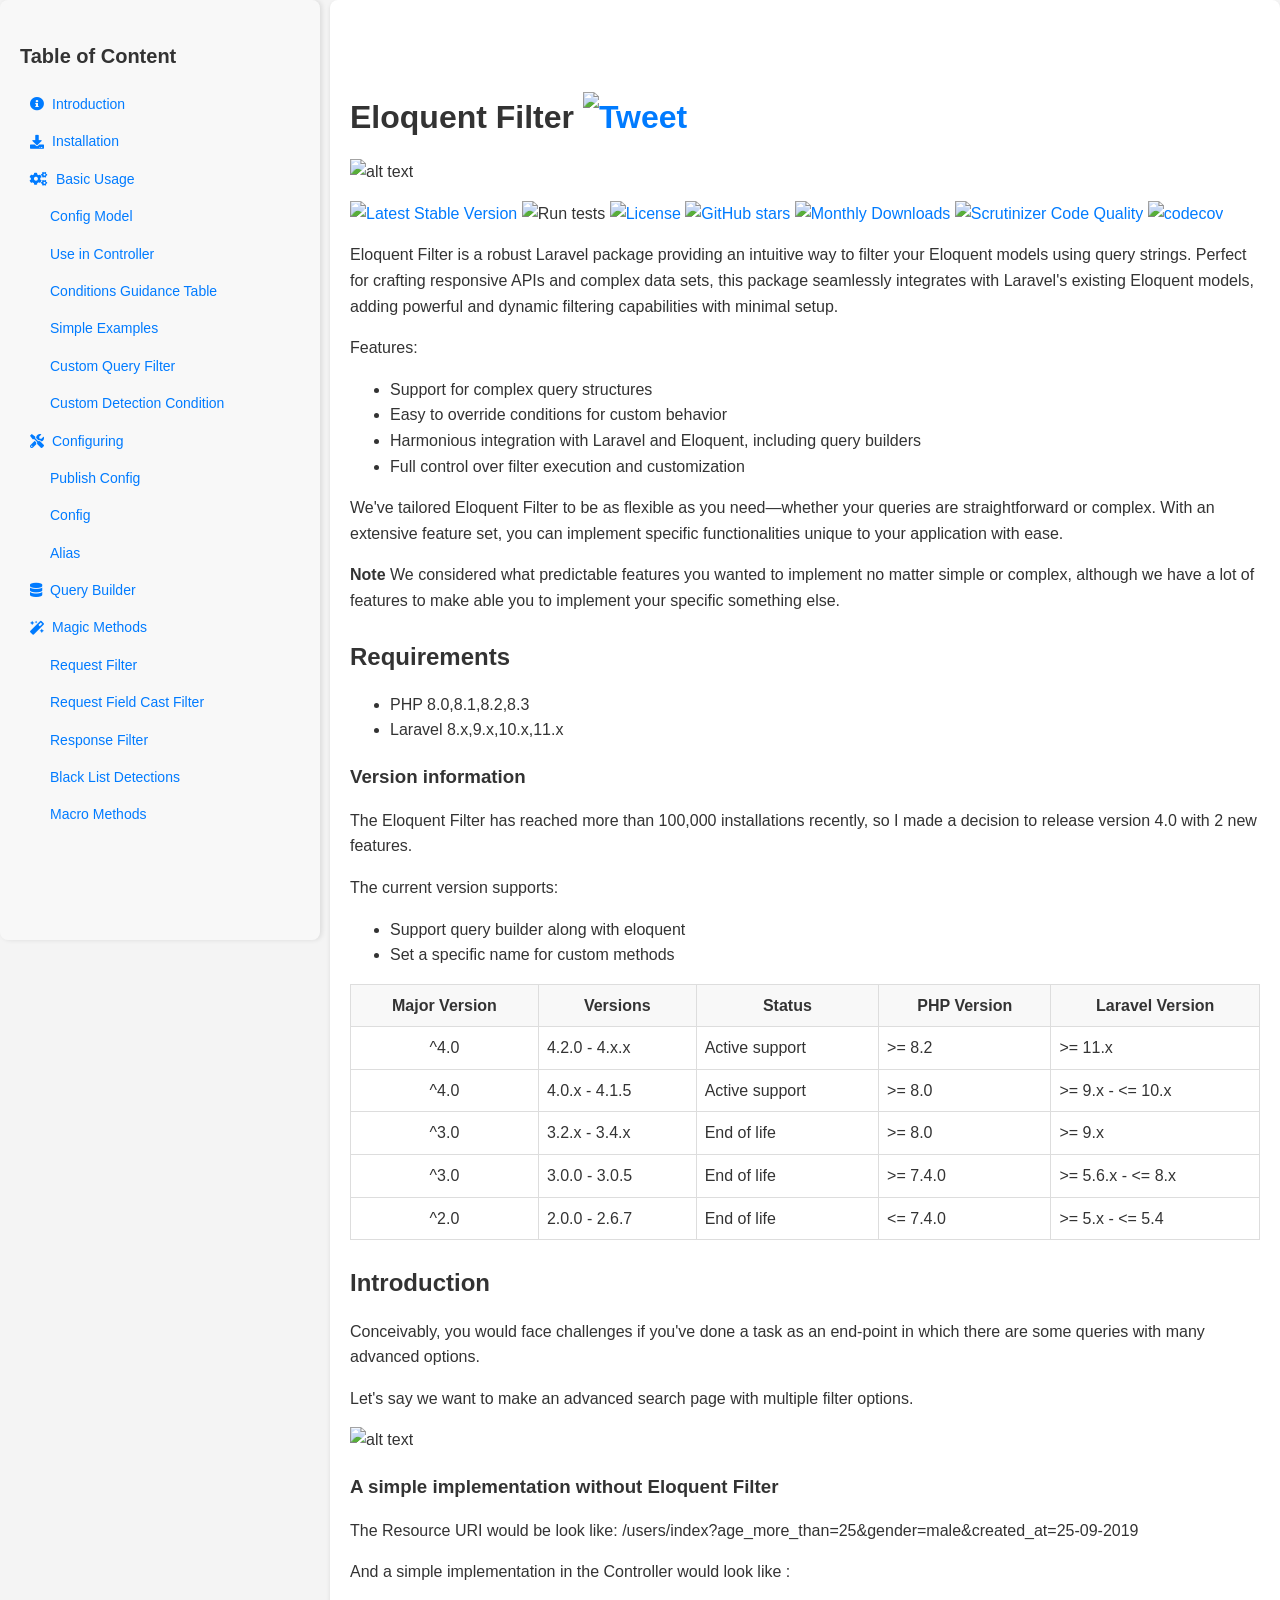
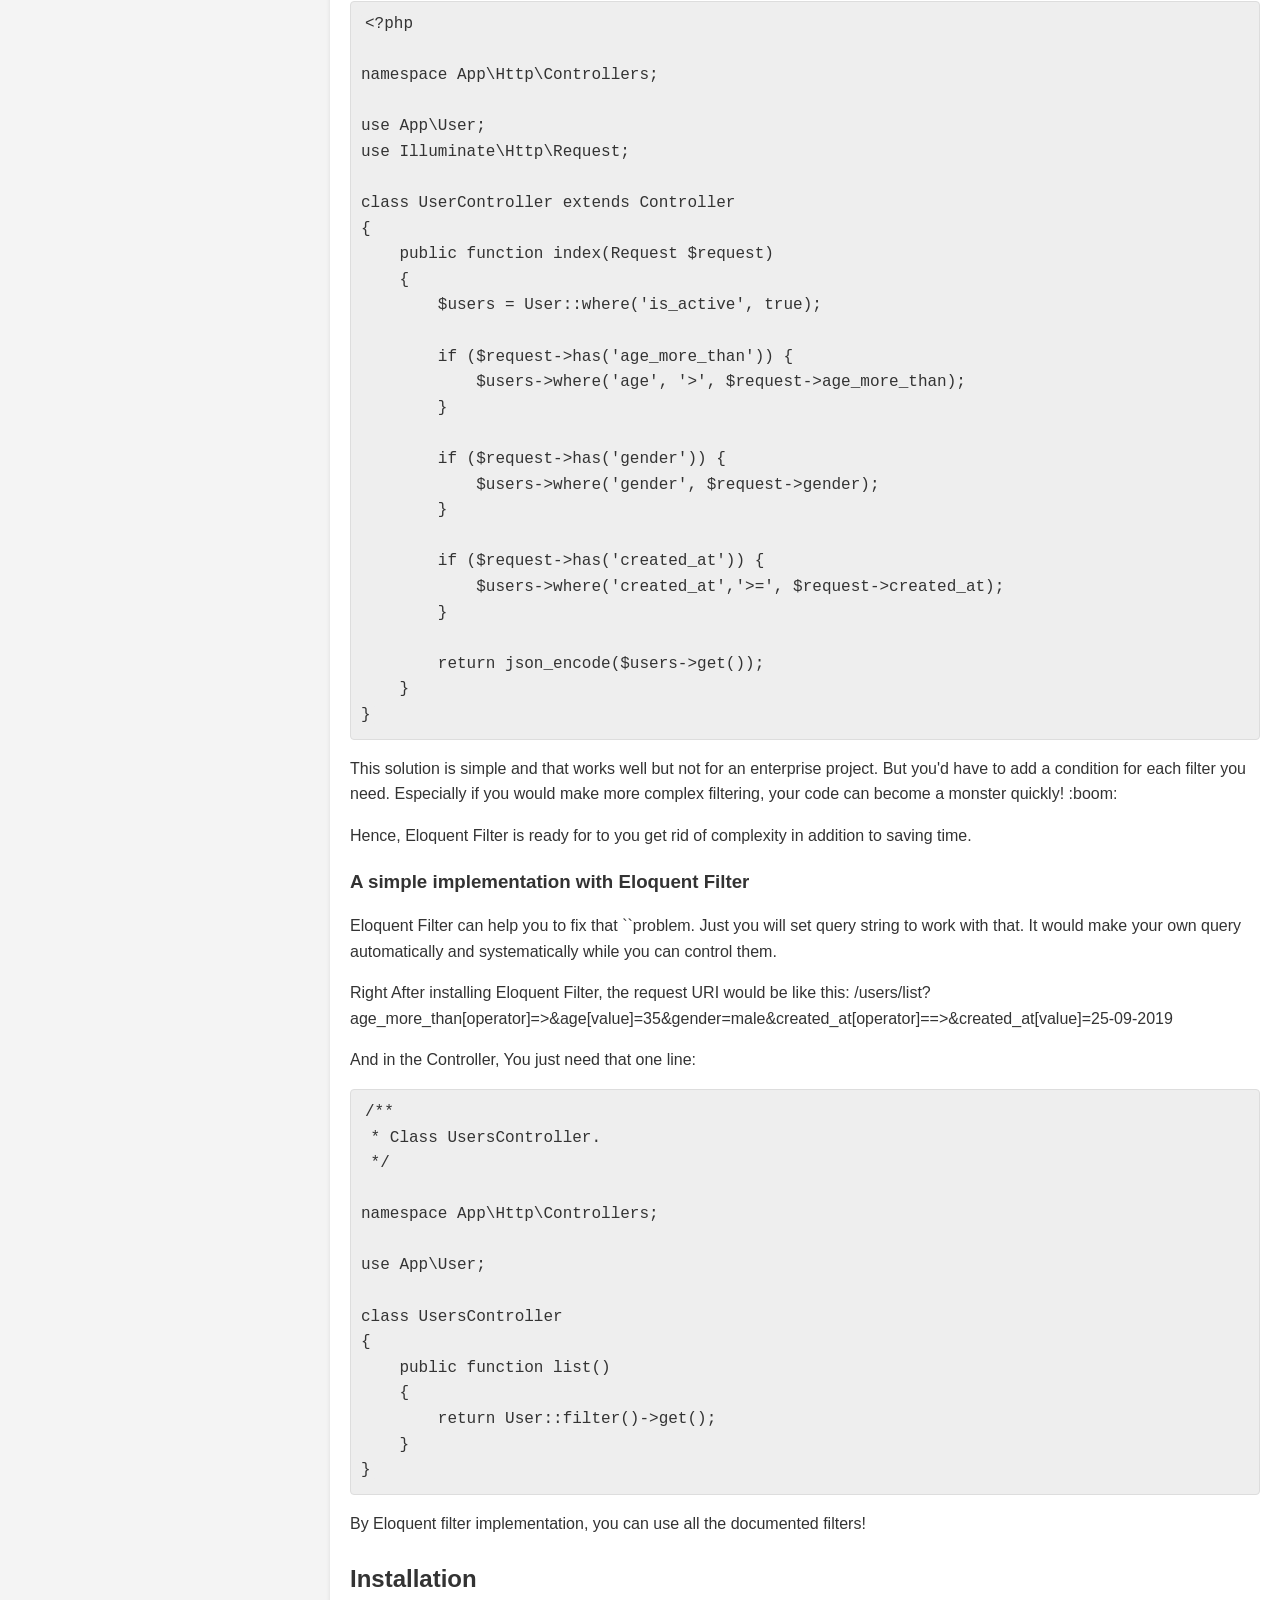
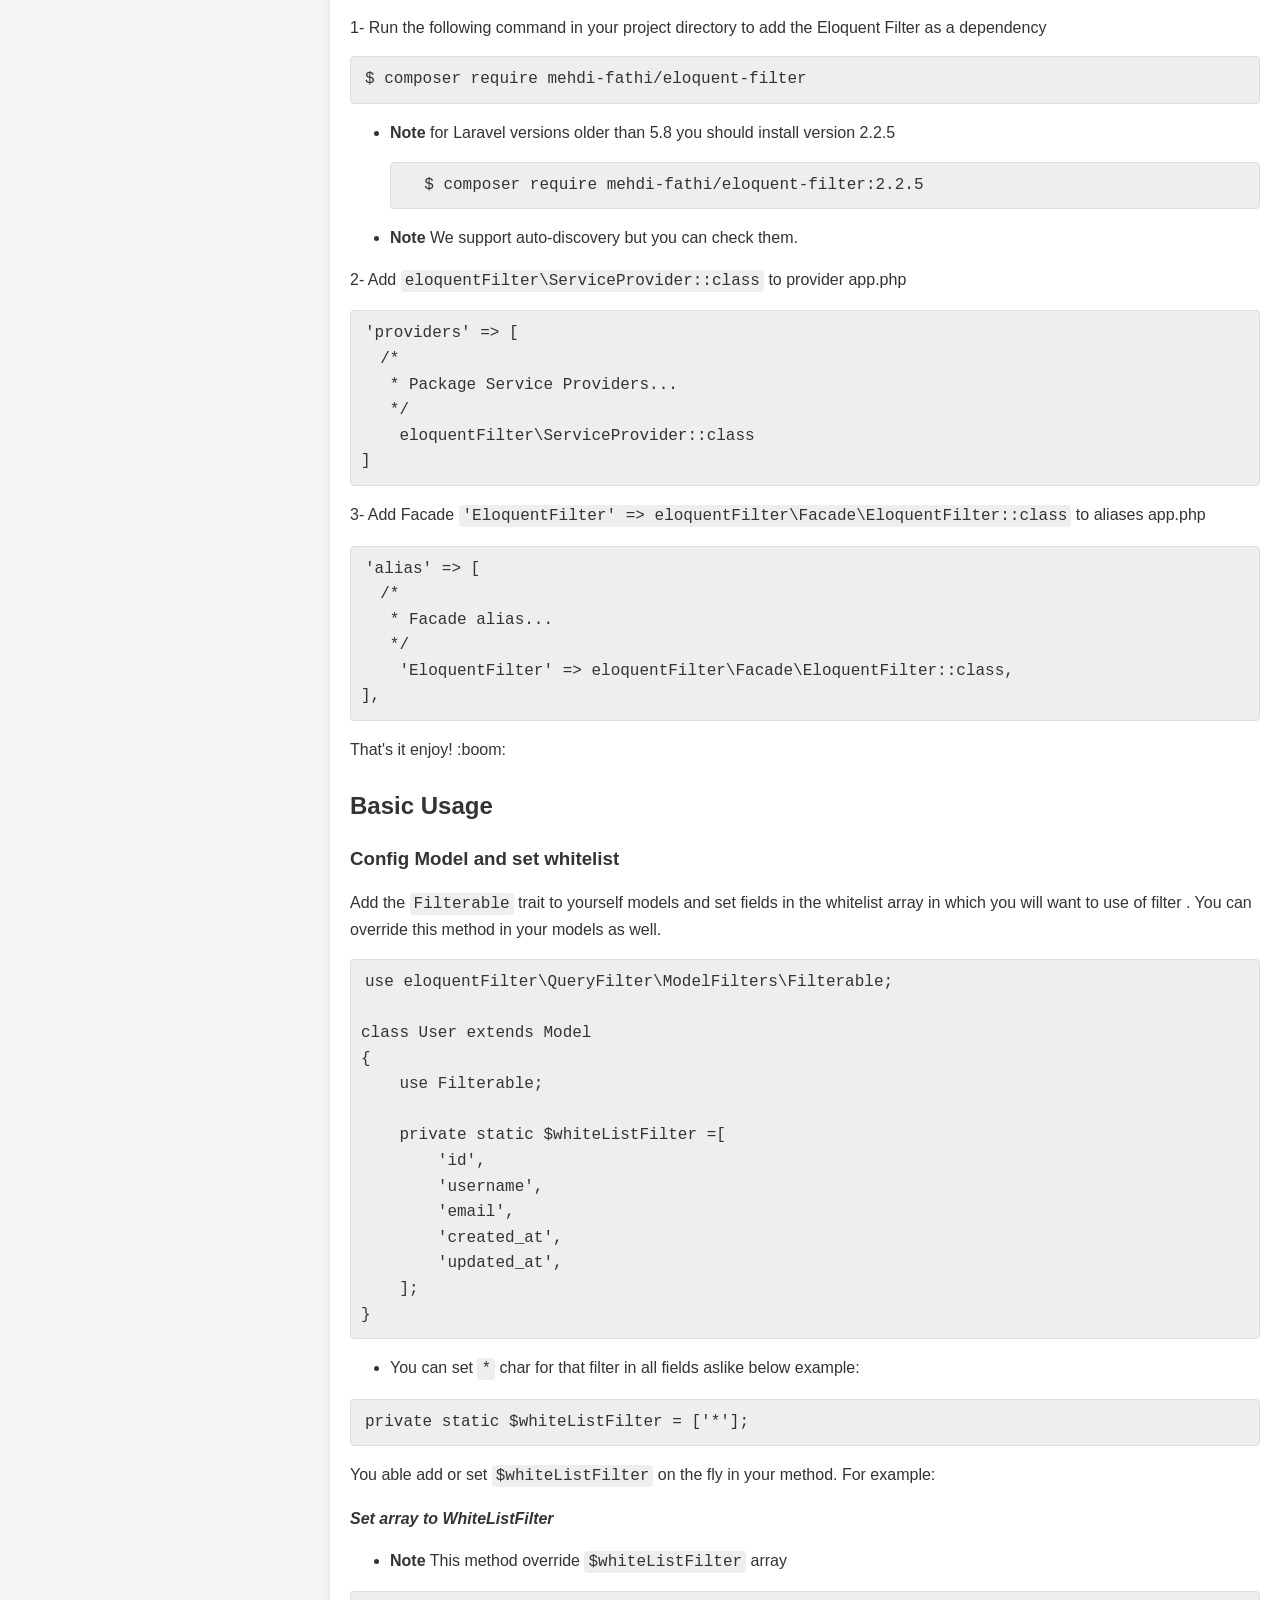
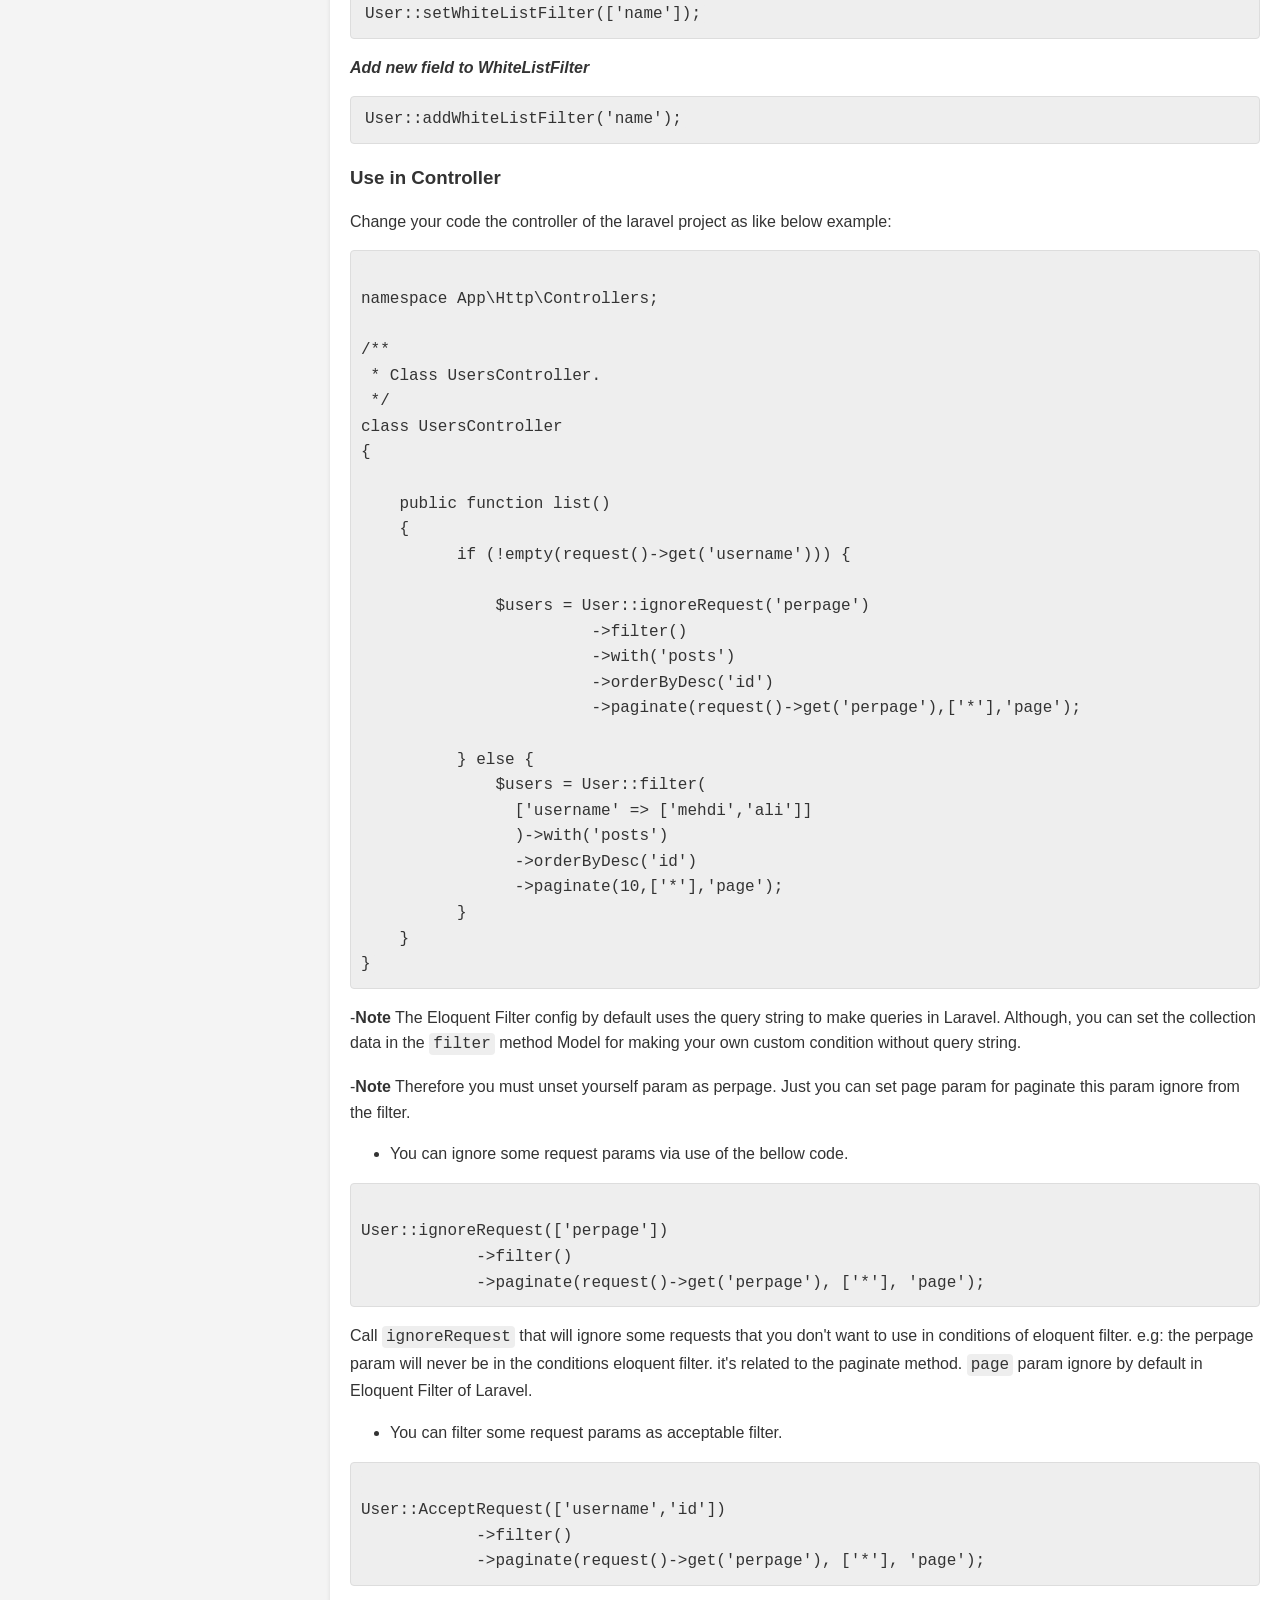
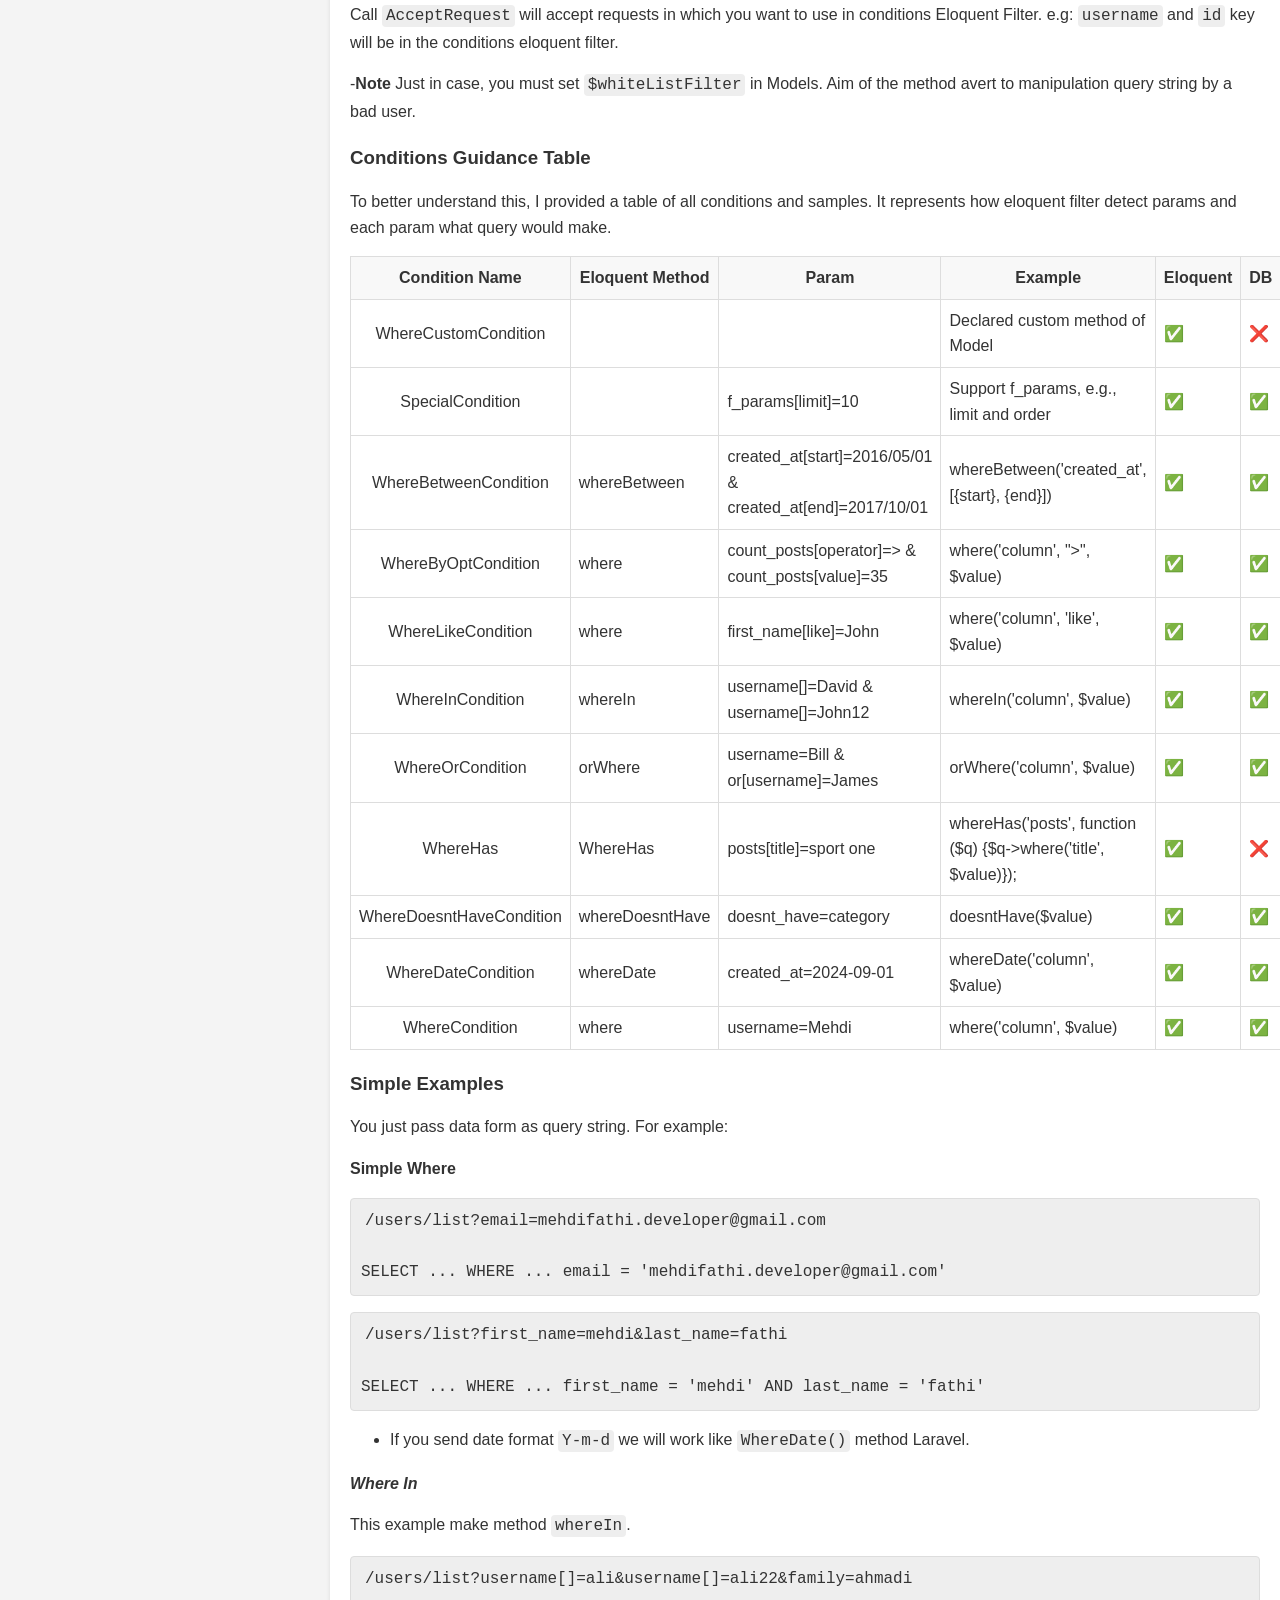
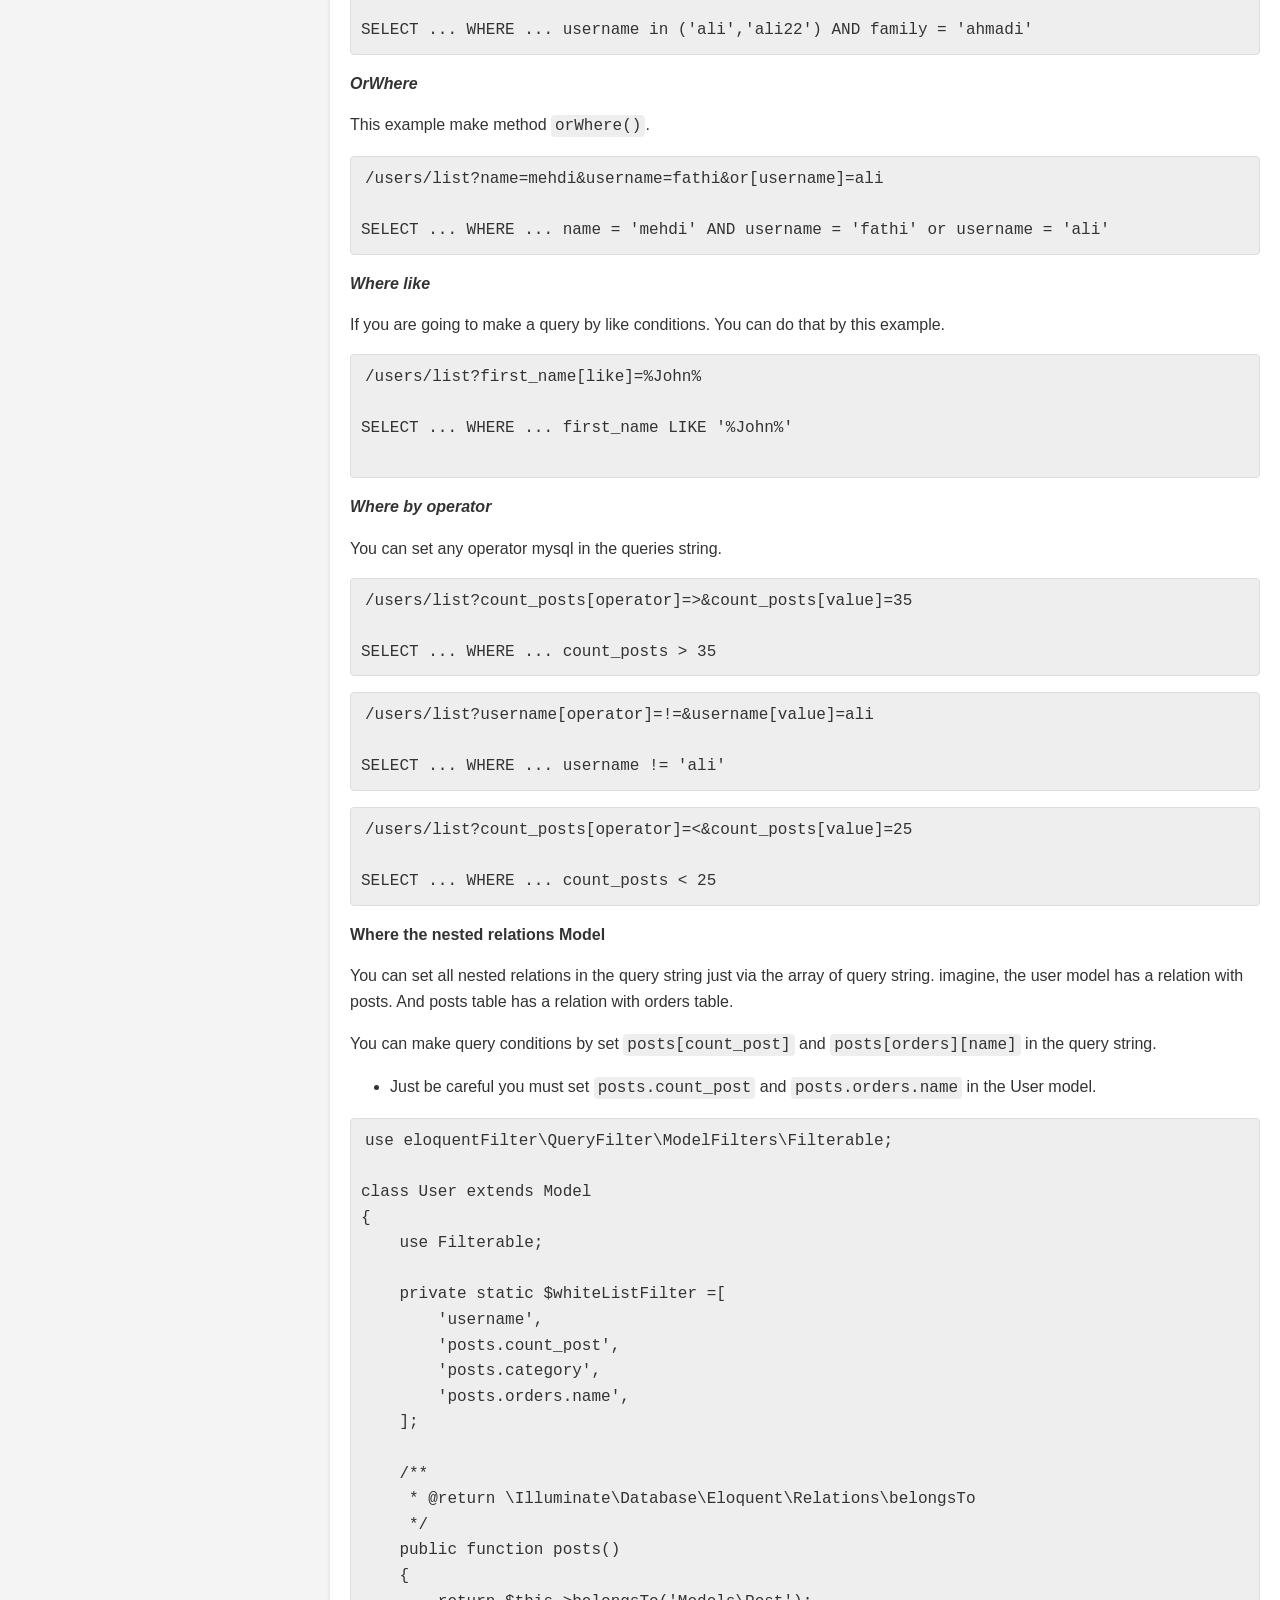
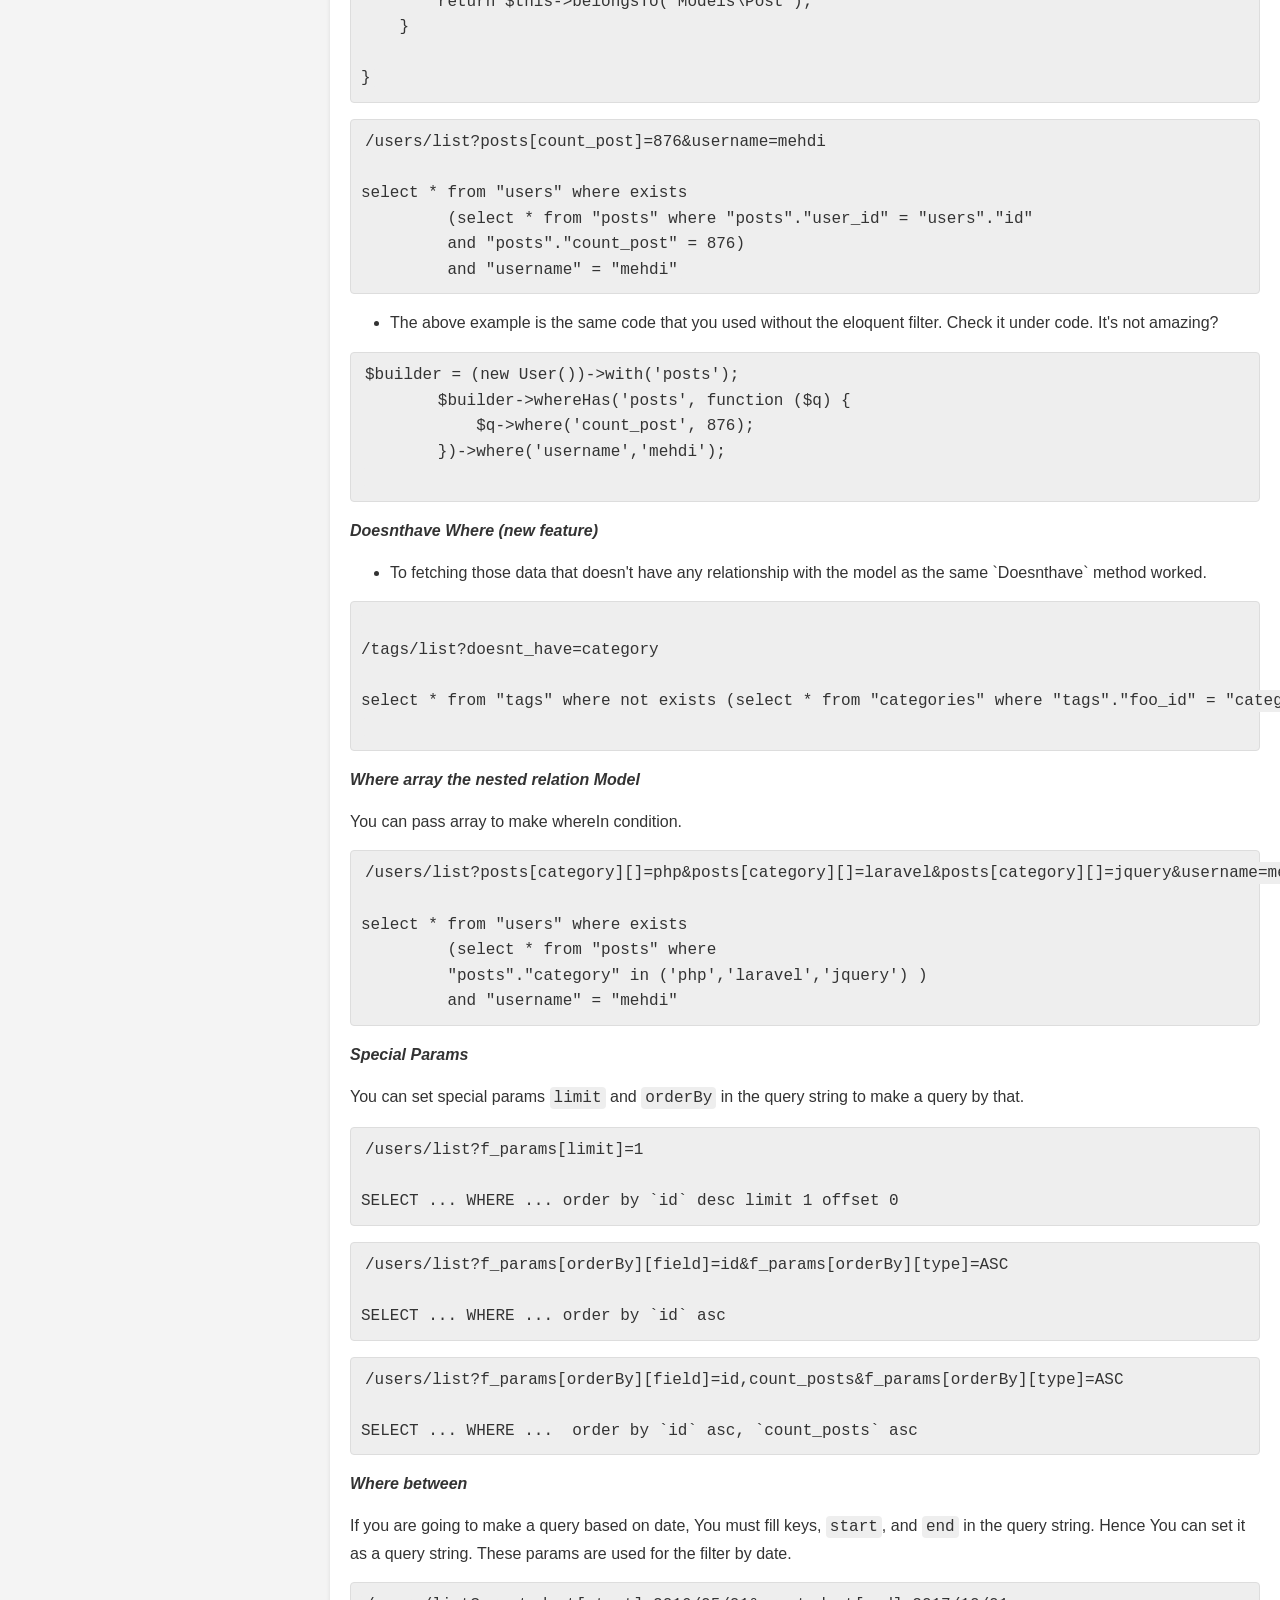
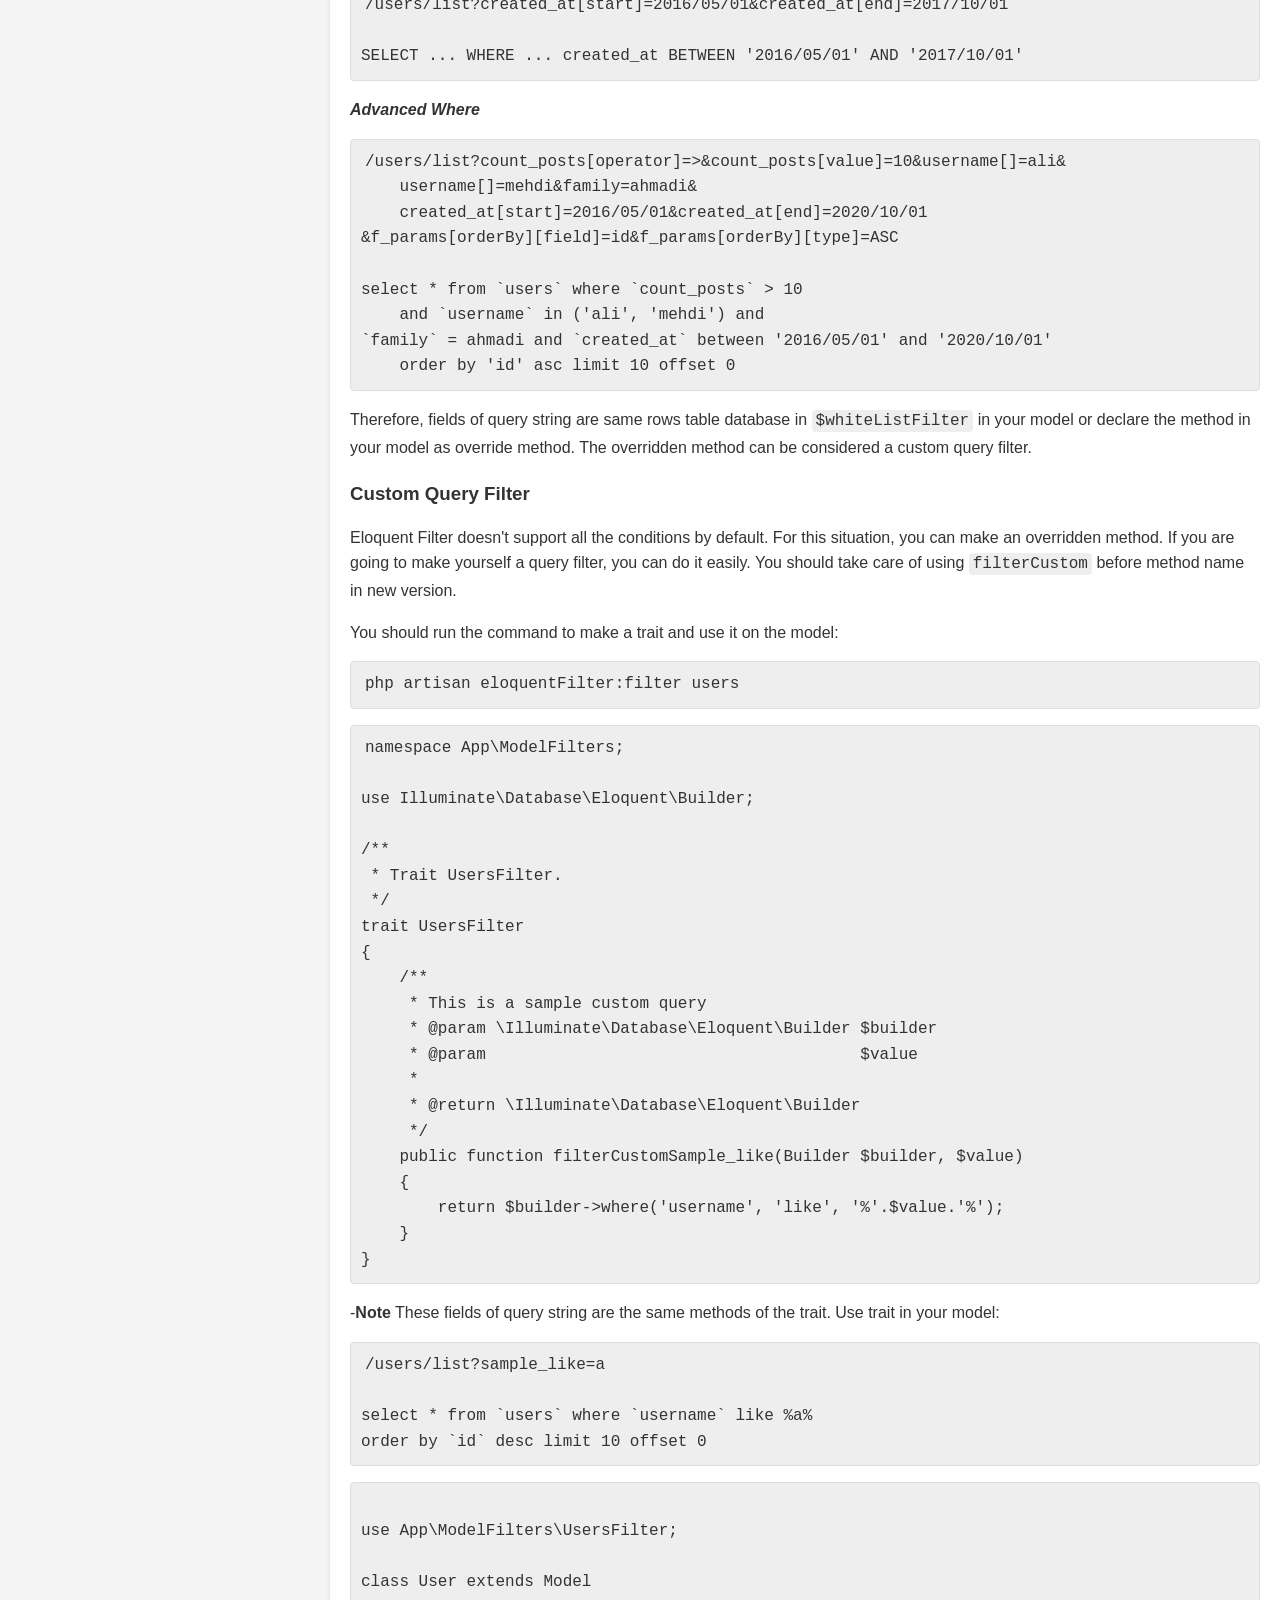
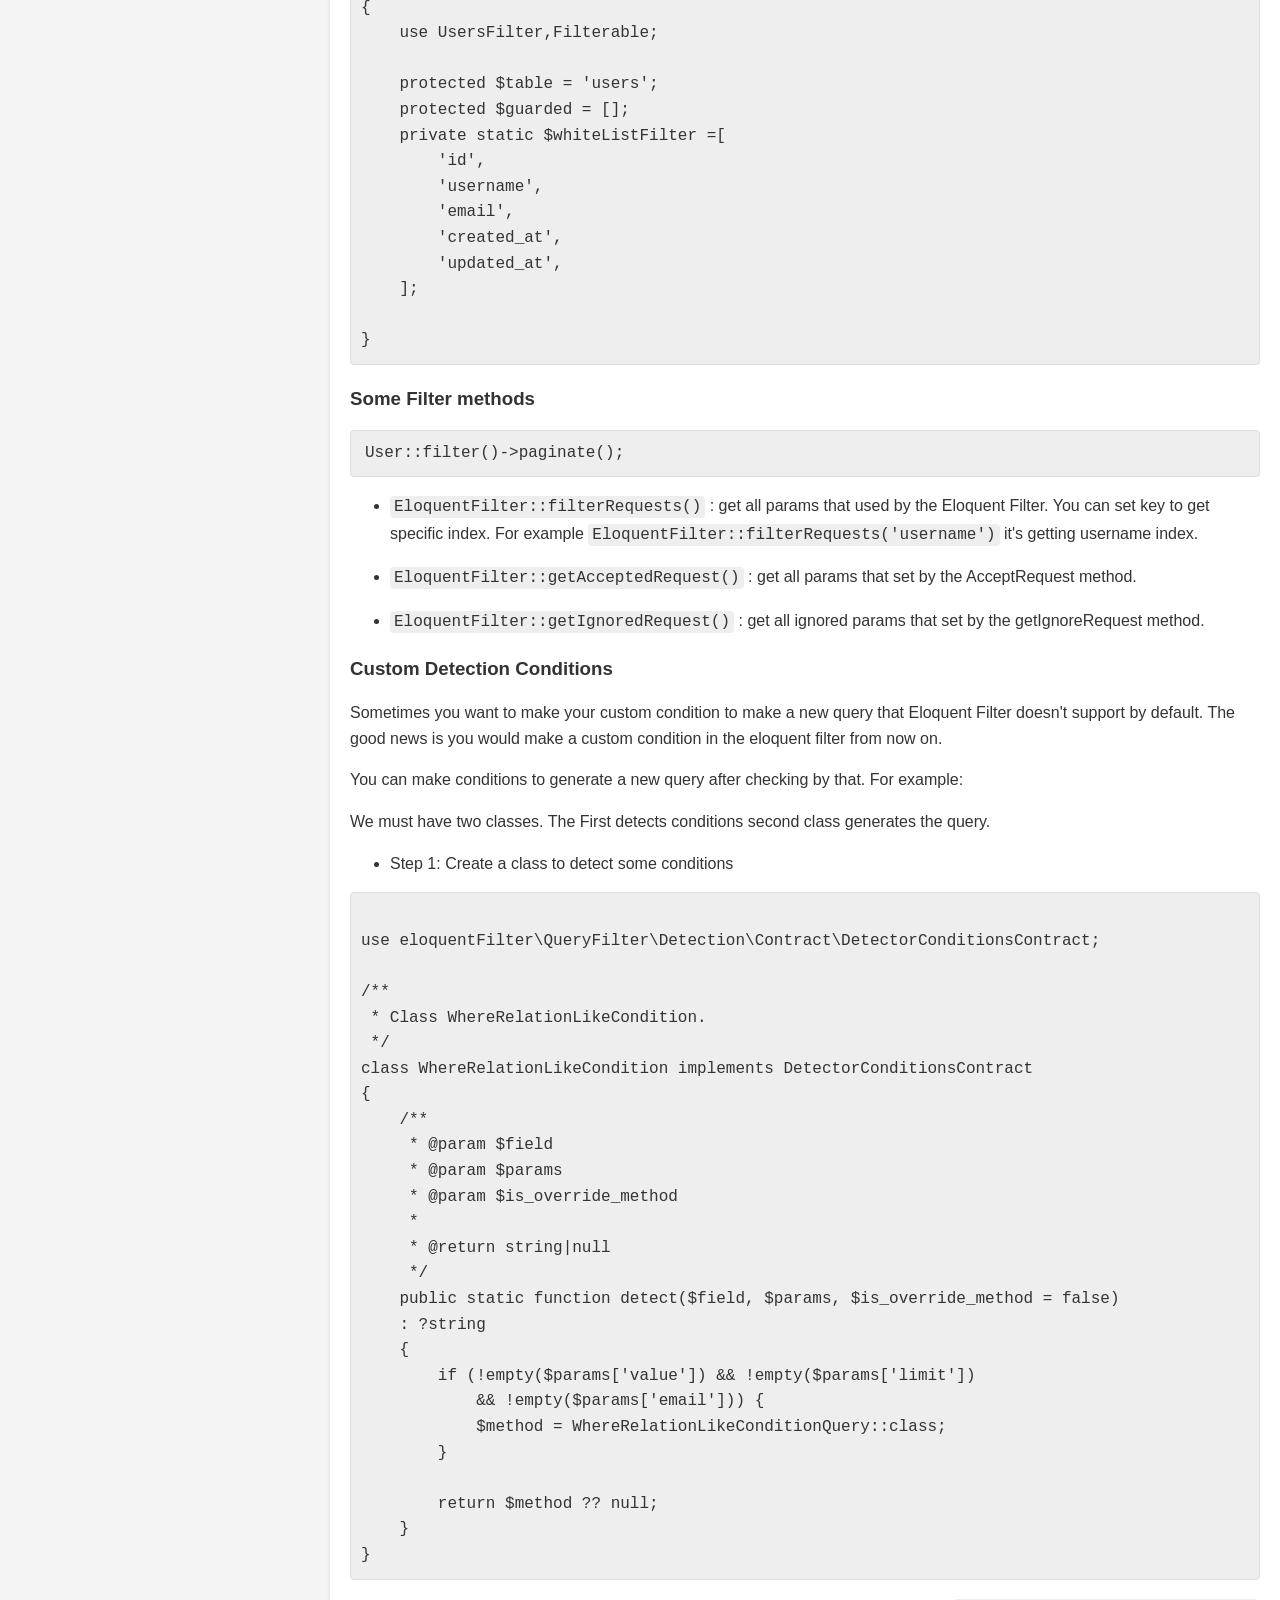
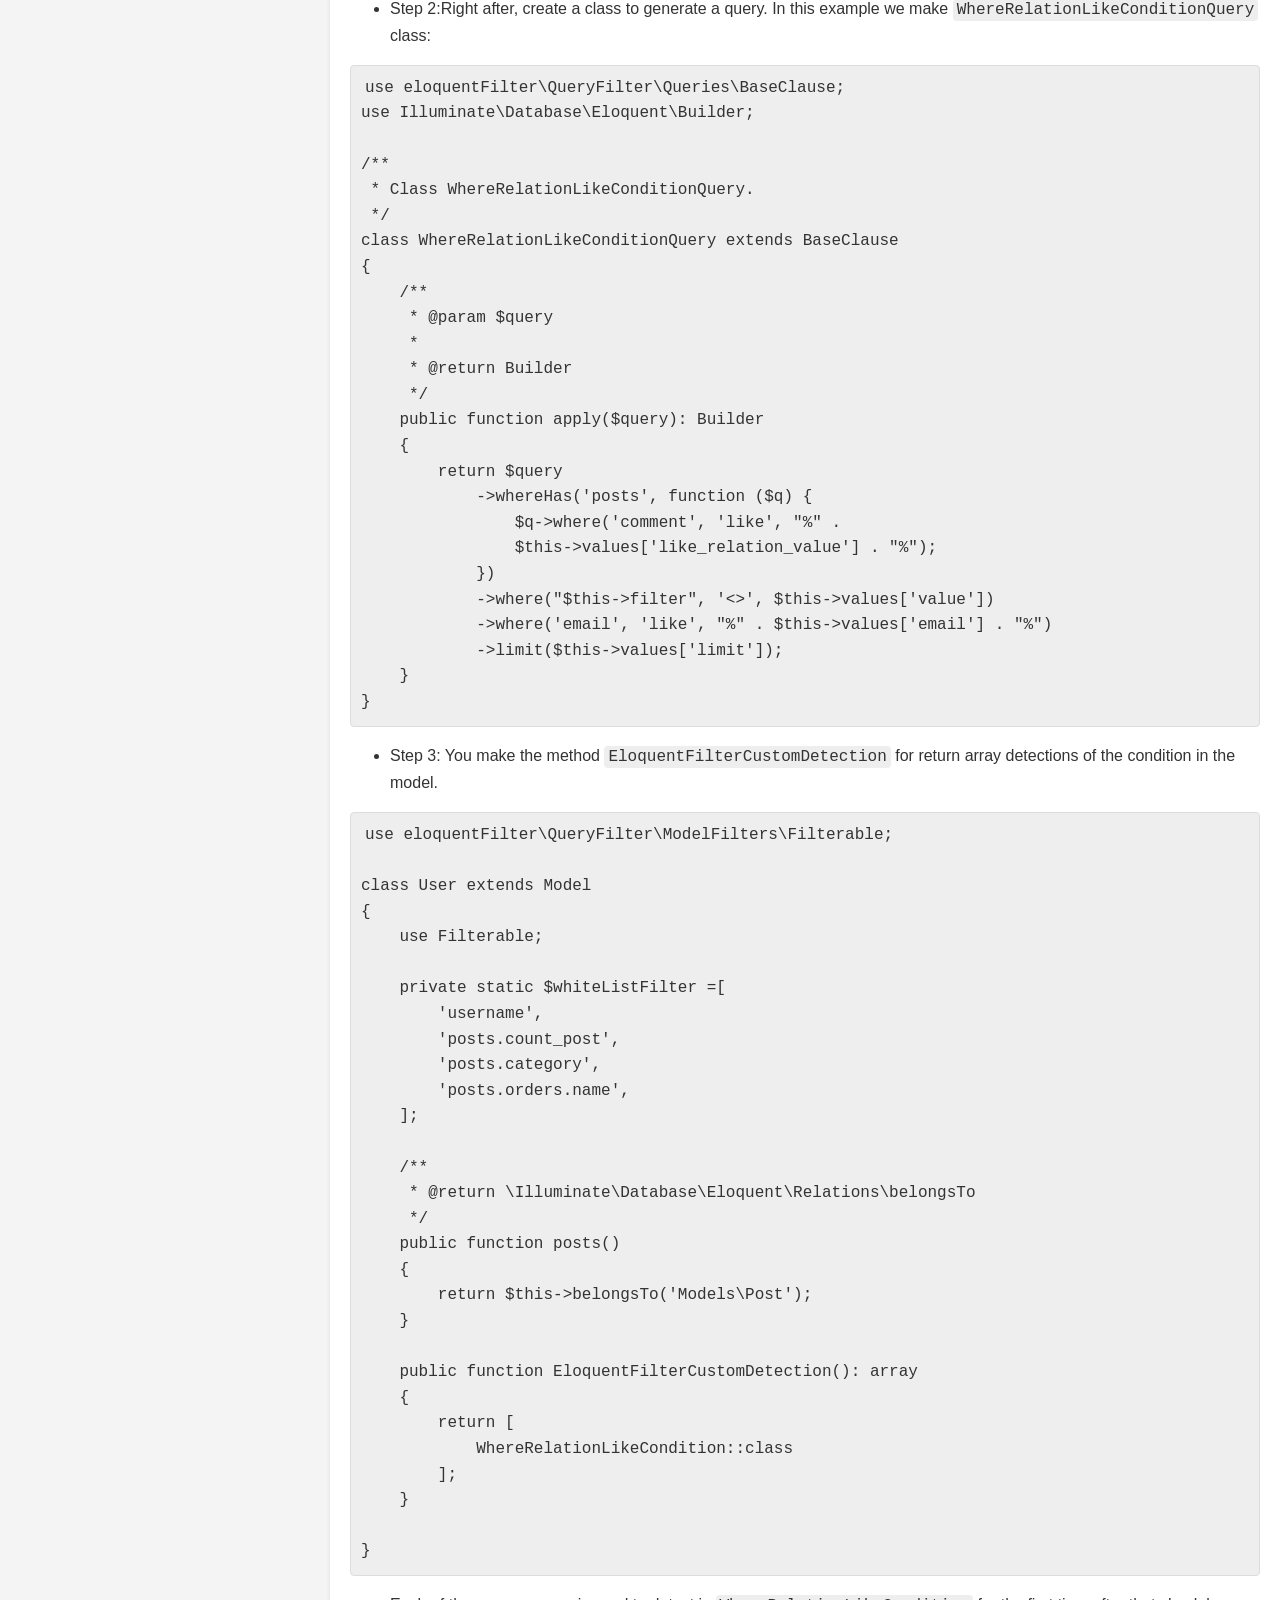
==== commit c04679b0: "Update:update index.html" ====
--- a/eloquent-filter/index.html
+++ b/eloquent-filter/index.html
@@ -175,6 +175,7 @@
             <ul>
                 <li><a href="#configmodelandsetwhitelist">Config Model</a></li>
                 <li><a href="#useincontroller">Use in Controller</a></li>
+                <li><a href="#conditionsguidancetable">Conditions Guidance Table</a></li>
                 <li><a href="#simpleexamples">Simple Examples</a></li>
                 <li><a href="#customqueryfilter">Custom Query Filter</a></li>
                 <li><a href="#customdetectionconditions">Custom Detection Condition</a></li>
@@ -378,8 +379,7 @@
     <p>By Eloquent filter implementation, you can use all the documented filters!</p>
     <h2 id="installation">Installation</h2>
     <p>1- Run the following command in your project directory to add the Eloquent Filter as a dependency</p>
-    <pre><code>    $ composer require mehdi-fathi/eloquent-filter
-  </code></pre>
+    <pre><code>$ composer require mehdi-fathi/eloquent-filter</code></pre>
     <ul>
         <li><p><strong>Note</strong> for Laravel versions older than 5.8 you should install version 2.2.5</p>
             <pre><code>  $ composer require mehdi-fathi/eloquent-filter:2.2.5</code></pre>
@@ -501,6 +501,122 @@
         e.g: <code>username</code> and <code>id</code> key will be in the conditions eloquent filter.</p>
     <p>-<strong>Note</strong> Just in case, you must set <code>$whiteListFilter</code> in Models. Aim of the method
         avert to manipulation query string by a bad user.</p>
+
+    <h3 id="conditionsguidancetable">Conditions Guidance Table</h3>
+
+    <p> To better understand this, I provided a table of all conditions and samples. It represents how eloquent filter
+        detect params and each param what query would make. </p>
+
+    <style>
+        tr > td:first-child {
+            text-align: center;
+        }
+    </style>
+
+    <table border="1" style="width: 100%; border-collapse: collapse;">
+        <thead>
+        <tr>
+            <th>Condition Name</th>
+            <th>Eloquent Method</th>
+            <th>Param</th>
+            <th>Example</th>
+            <th>Eloquent</th>
+            <th>DB</th>
+        </tr>
+        </thead>
+        <tbody>
+        <tr>
+            <td>WhereCustomCondition</td>
+            <td></td>
+            <td></td>
+            <td>Declared custom method of Model</td>
+            <td>✅</td>
+            <td>❌</td>
+        </tr>
+        <tr>
+            <td>SpecialCondition</td>
+            <td></td>
+            <td>f_params[limit]=10</td>
+            <td>Support f_params, e.g., limit and order</td>
+            <td>✅</td>
+            <td>✅</td>
+        </tr>
+        <tr>
+            <td>WhereBetweenCondition</td>
+            <td>whereBetween</td>
+            <td>created_at[start]=2016/05/01 & created_at[end]=2017/10/01</td>
+            <td>whereBetween('created_at', [{start}, {end}])</td>
+            <td>✅</td>
+            <td>✅</td>
+        </tr>
+        <tr>
+            <td>WhereByOptCondition</td>
+            <td>where</td>
+            <td>count_posts[operator]=> & count_posts[value]=35</td>
+            <td>where('column', ">", $value)</td>
+            <td>✅</td>
+            <td>✅</td>
+        </tr>
+        <tr>
+            <td>WhereLikeCondition</td>
+            <td>where</td>
+            <td>first_name[like]=John</td>
+            <td>where('column', 'like', $value)</td>
+            <td>✅</td>
+            <td>✅</td>
+        </tr>
+        <tr>
+            <td>WhereInCondition</td>
+            <td>whereIn</td>
+            <td>username[]=David & username[]=John12</td>
+            <td>whereIn('column', $value)</td>
+            <td>✅</td>
+            <td>✅</td>
+        </tr>
+        <tr>
+            <td>WhereOrCondition</td>
+            <td>orWhere</td>
+            <td>username=Bill & or[username]=James</td>
+            <td>orWhere('column', $value)</td>
+            <td>✅</td>
+            <td>✅</td>
+        </tr>
+        <tr>
+            <td>WhereHas</td>
+            <td>WhereHas</td>
+            <td>posts[title]=sport one</td>
+            <td>whereHas('posts', function ($q) {$q->where('title', $value)});</td>
+            <td>✅</td>
+            <td>❌</td>
+        </tr>
+        <tr>
+            <td>WhereDoesntHaveCondition</td>
+            <td>whereDoesntHave</td>
+            <td>doesnt_have=category</td>
+            <td>doesntHave($value)</td>
+            <td>✅</td>
+            <td>✅</td>
+        </tr>
+        <tr>
+            <td>WhereDateCondition</td>
+            <td>whereDate</td>
+            <td>created_at=2024-09-01</td>
+            <td>whereDate('column', $value)</td>
+            <td>✅</td>
+            <td>✅</td>
+        </tr>
+        <tr>
+            <td>WhereCondition</td>
+            <td>where</td>
+            <td>username=Mehdi</td>
+            <td>where('column', $value)</td>
+            <td>✅</td>
+            <td>✅</td>
+        </tr>
+        </tbody>
+    </table>
+
+
     <h3 id="simpleexamples">Simple Examples</h3>
     <p>You just pass data form as query string. For example:</p>
     <p><strong>Simple Where</strong></p>
@@ -600,6 +716,23 @@
         })-&gt;where('username','mehdi');
 
 </code></pre>
+
+    <p><em><strong>Doesnthave Where (new feature)</strong></em></p>
+    <ul>
+        <li>
+            To fetching those data that doesn't have any relationship with the model as the same `Doesnthave` method
+            worked.
+        </li>
+    </ul>
+
+    <pre><code class="language-php">
+/tags/list?doesnt_have=category
+
+select * from "tags" where not exists (select * from "categories" where "tags"."foo_id" = "categories"."id")'
+
+</code></pre>
+
+
     <p><em><strong>Where array the nested relation Model</strong></em></p>
     <p>You can pass array to make whereIn condition.</p>
     <pre><code>/users/list?posts[category][]=php&amp;posts[category][]=laravel&amp;posts[category][]=jquery&amp;username=mehdi
@@ -609,7 +742,7 @@
          &quot;posts&quot;.&quot;category&quot; in ('php','laravel','jquery') )
          and &quot;username&quot; = &quot;mehdi&quot;
 </code></pre>
-    <p>****Special Params****</p>
+    <p><em><strong>Special Params</strong></em></p>
     <p>You can set special params <code>limit</code> and <code>orderBy</code> in the query string to make a query by
         that.</p>
     <pre><code>/users/list?f_params[limit]=1
@@ -632,7 +765,7 @@
 
 SELECT ... WHERE ... created_at BETWEEN '2016/05/01' AND '2017/10/01'
 </code></pre>
-    <p>****Advanced Where****</p>
+    <p><em><strong>Advanced Where</strong></em></p>
     <pre><code>/users/list?count_posts[operator]=&gt;&amp;count_posts[value]=10&amp;username[]=ali&amp;
     username[]=mehdi&amp;family=ahmadi&amp;
     created_at[start]=2016/05/01&amp;created_at[end]=2020/10/01
@@ -953,24 +1086,6 @@
         in addition, we don't have any kind of <code>whitelist</code> , <code>blacklist</code> , <code>custom
             detectioon</code> or <code>alias</code>.
         currently , It's just a simple feature.</p>
-    <ul>
-        <li>Below is an order checking conditions list if you use name of them for set a black list.</li>
-    </ul>
-    <p>| Name | Method eloquent | Example |
-        |-----------------------|-----------------|------------------------------------------|
-        | SpecialCondition | | support f_params, e.g: limit and order |
-        | WhereBetweenCondition | whereBetween | |
-        | WhereByOptCondition | where | where('column', &quot;&gt;&quot;, $value) |
-        | WhereLikeCondition | where | where('column', 'like', $value) |
-        | WhereInCondition | whereIn | whereIn('column', $value) |
-        | WhereOrCondition | orWhere | orWhere('column', $value) |
-        | WhereDateCondition | whereDate | whereDate('column', $value) |
-        | where | where | where('column', $value) |</p>
-    <ul>
-        <li>Usage of them is just extremely like model just you need use filter as a method. Obviously, there's no need
-            any change like use trait or etc.
-        </li>
-    </ul>
     <pre><code class="language-php"> DB::table('users')-&gt;filter();
 </code></pre>
     <h2 id="magicmethods">Magic Methods</h2>
@@ -1077,70 +1192,6 @@
     }
 }
 </code></pre>
-    <ul>
-        <li>Below is an order checking conditions list if you use name of them for set a black list.</li>
-    </ul>
-    <table>
-        <thead>
-        <tr>
-            <th>Name</th>
-            <th>Method eloquent</th>
-            <th>Example</th>
-        </tr>
-        </thead>
-        <tbody>
-        <tr>
-            <td>WhereCustomCondition</td>
-            <td></td>
-            <td>Your declared custom method of Model</td>
-        </tr>
-        <tr>
-            <td>SpecialCondition</td>
-            <td></td>
-            <td>support f_params, e.g: limit and order</td>
-        </tr>
-        <tr>
-            <td>WhereBetweenCondition</td>
-            <td>whereBetween</td>
-            <td></td>
-        </tr>
-        <tr>
-            <td>WhereByOptCondition</td>
-            <td>where</td>
-            <td>where('column', "&gt;", $value)</td>
-        </tr>
-        <tr>
-            <td>WhereLikeCondition</td>
-            <td>where</td>
-            <td>where('column', 'like', $value)</td>
-        </tr>
-        <tr>
-            <td>WhereInCondition</td>
-            <td>whereIn</td>
-            <td>whereIn('column', $value)</td>
-        </tr>
-        <tr>
-            <td>WhereOrCondition</td>
-            <td>orWhere</td>
-            <td>orWhere('column', $value)</td>
-        </tr>
-        <tr>
-            <td>WhereHas</td>
-            <td>WhereHas</td>
-            <td></td>
-        </tr>
-        <tr>
-            <td>WhereDateCondition</td>
-            <td>whereDate</td>
-            <td>whereDate('column', $value)</td>
-        </tr>
-        <tr>
-            <td>where</td>
-            <td>where</td>
-            <td>where('column', $value)</td>
-        </tr>
-        </tbody>
-    </table>
     <ul>
         <li>You are able to set on Model layer as well. <code>black_list_detections</code> array is used for this
             purpose.
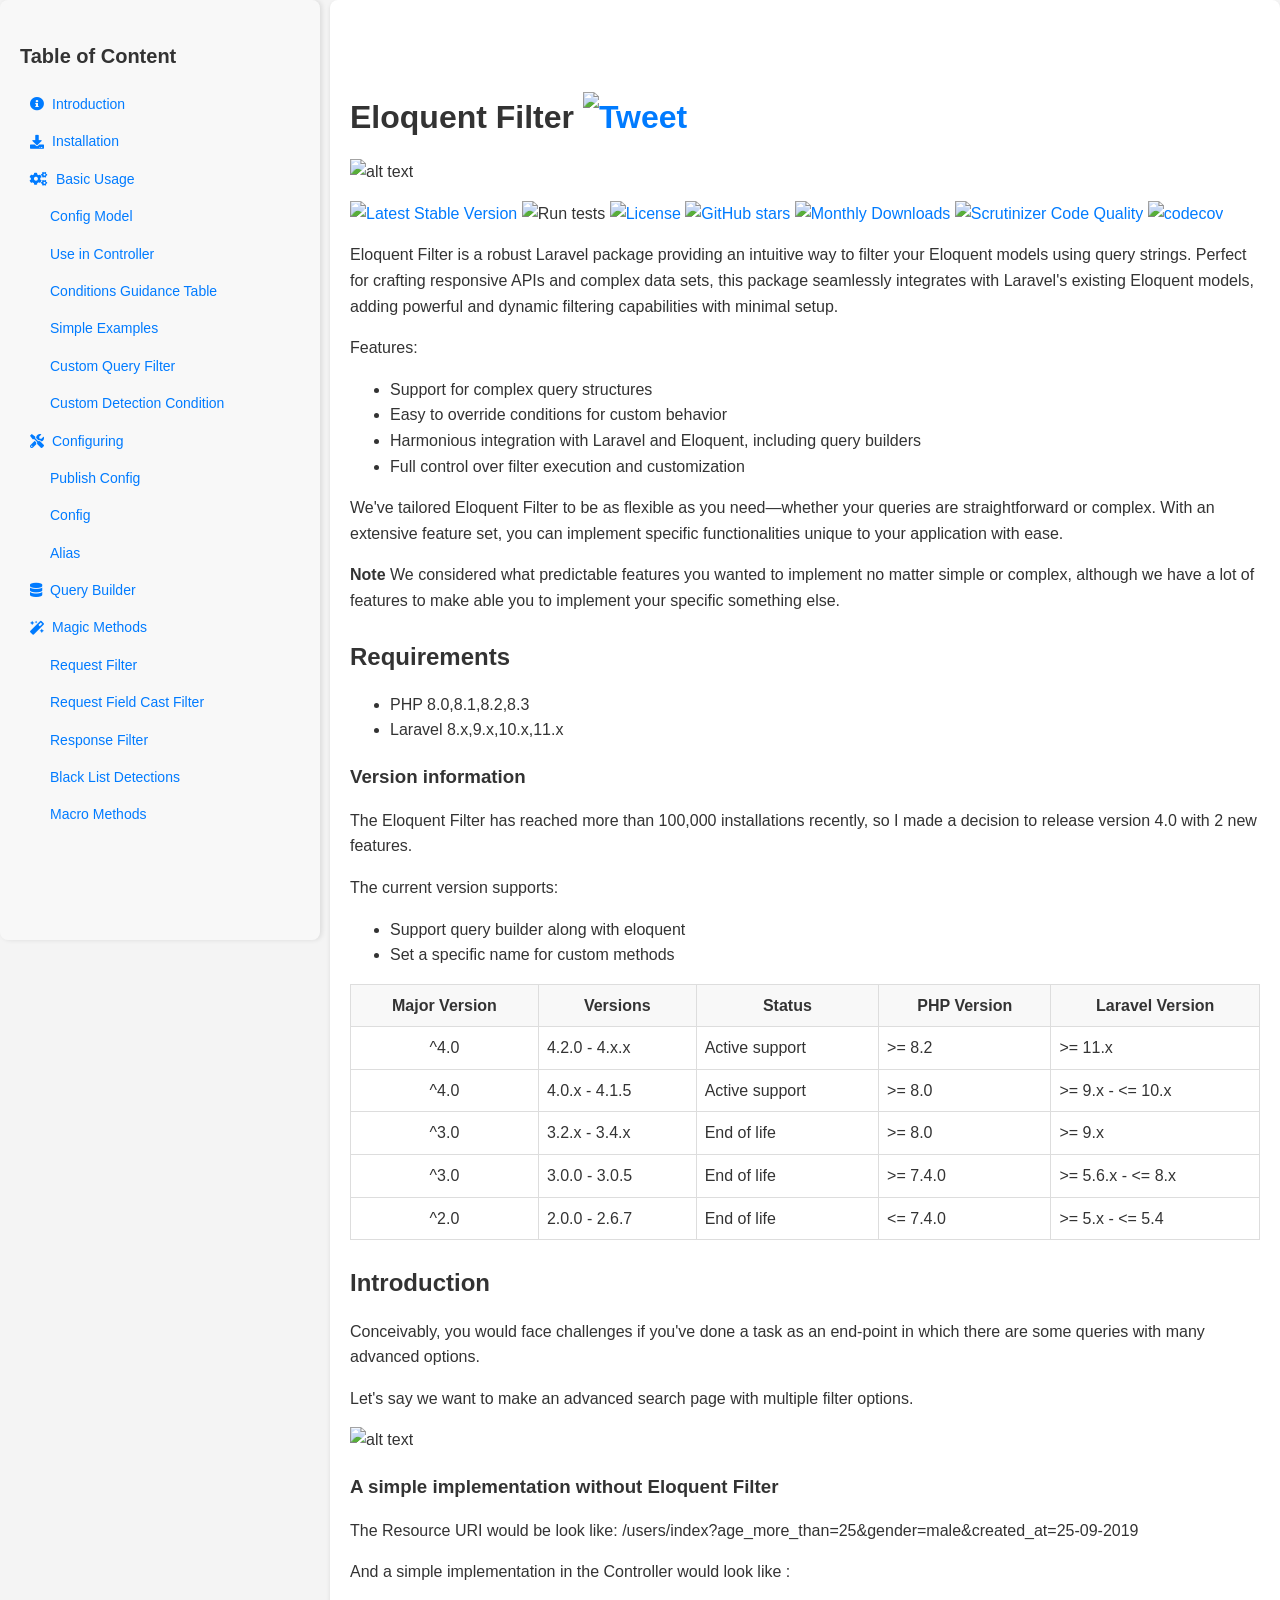
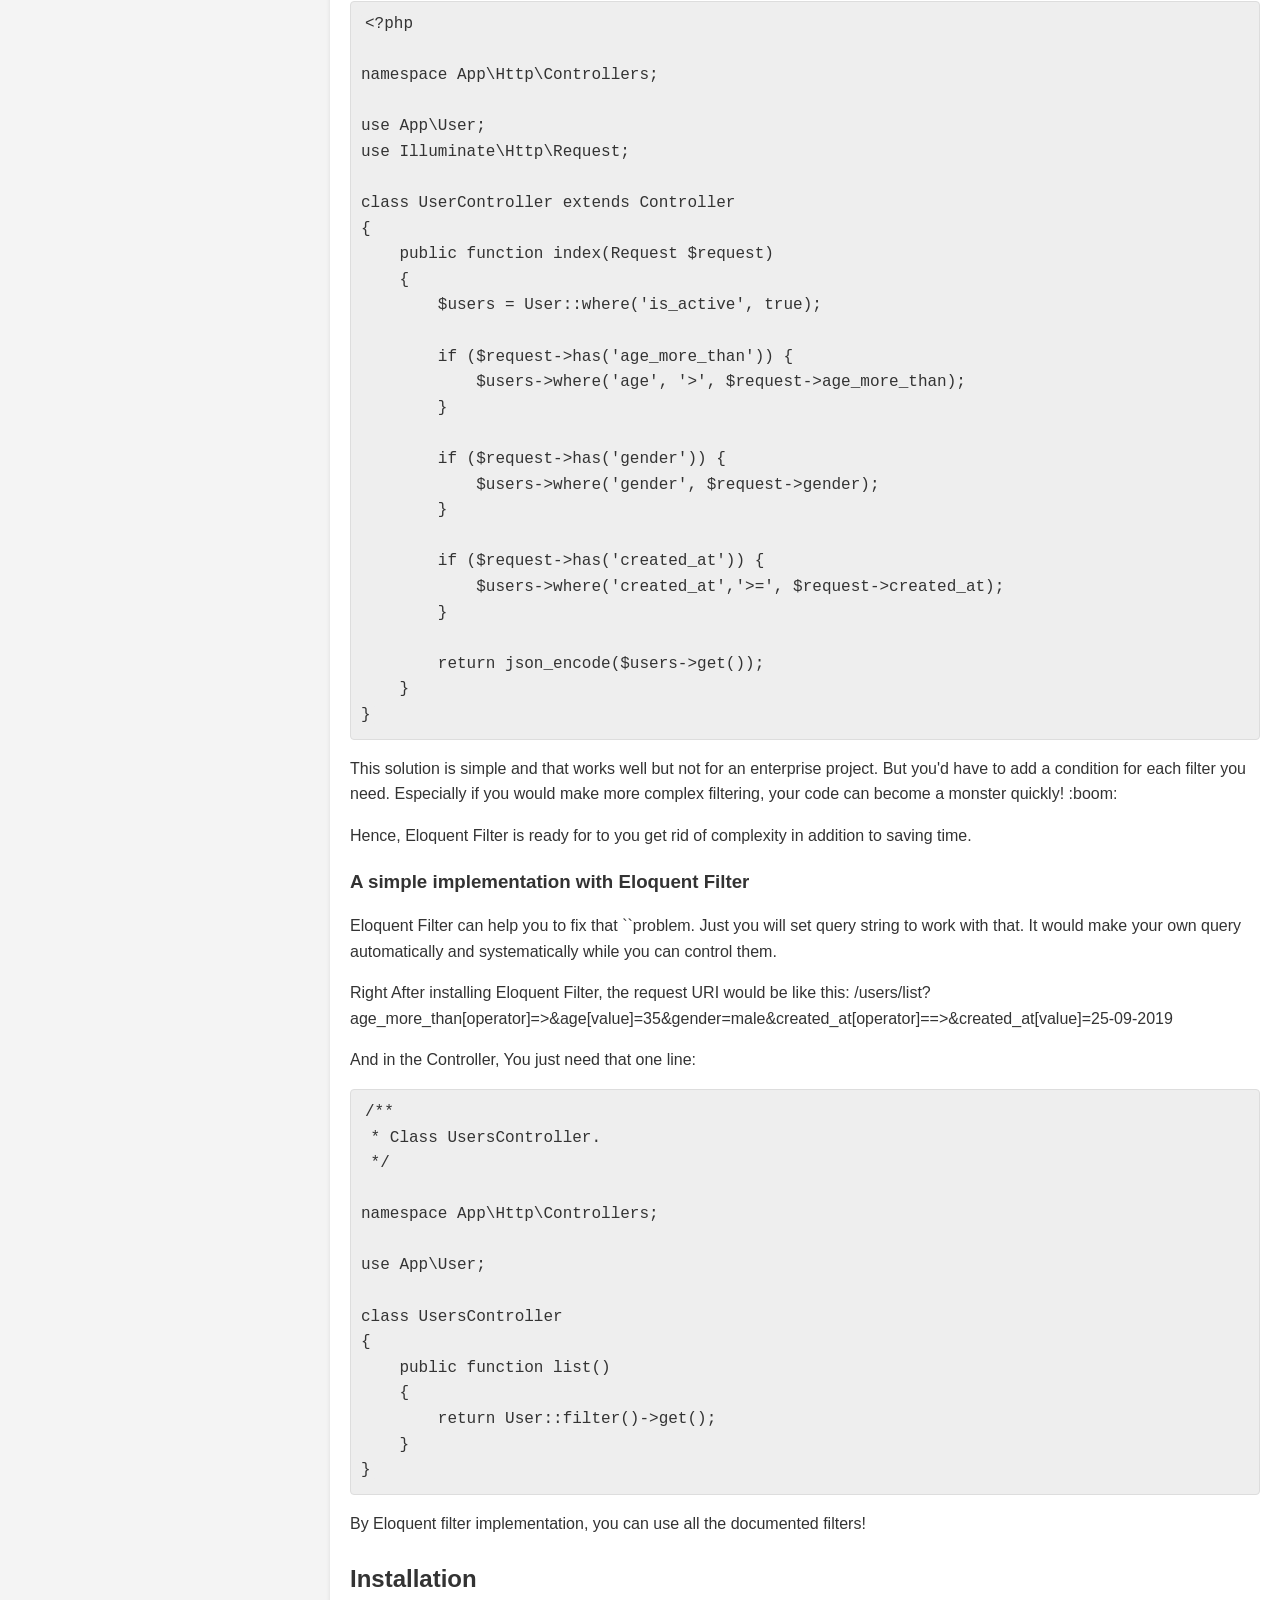
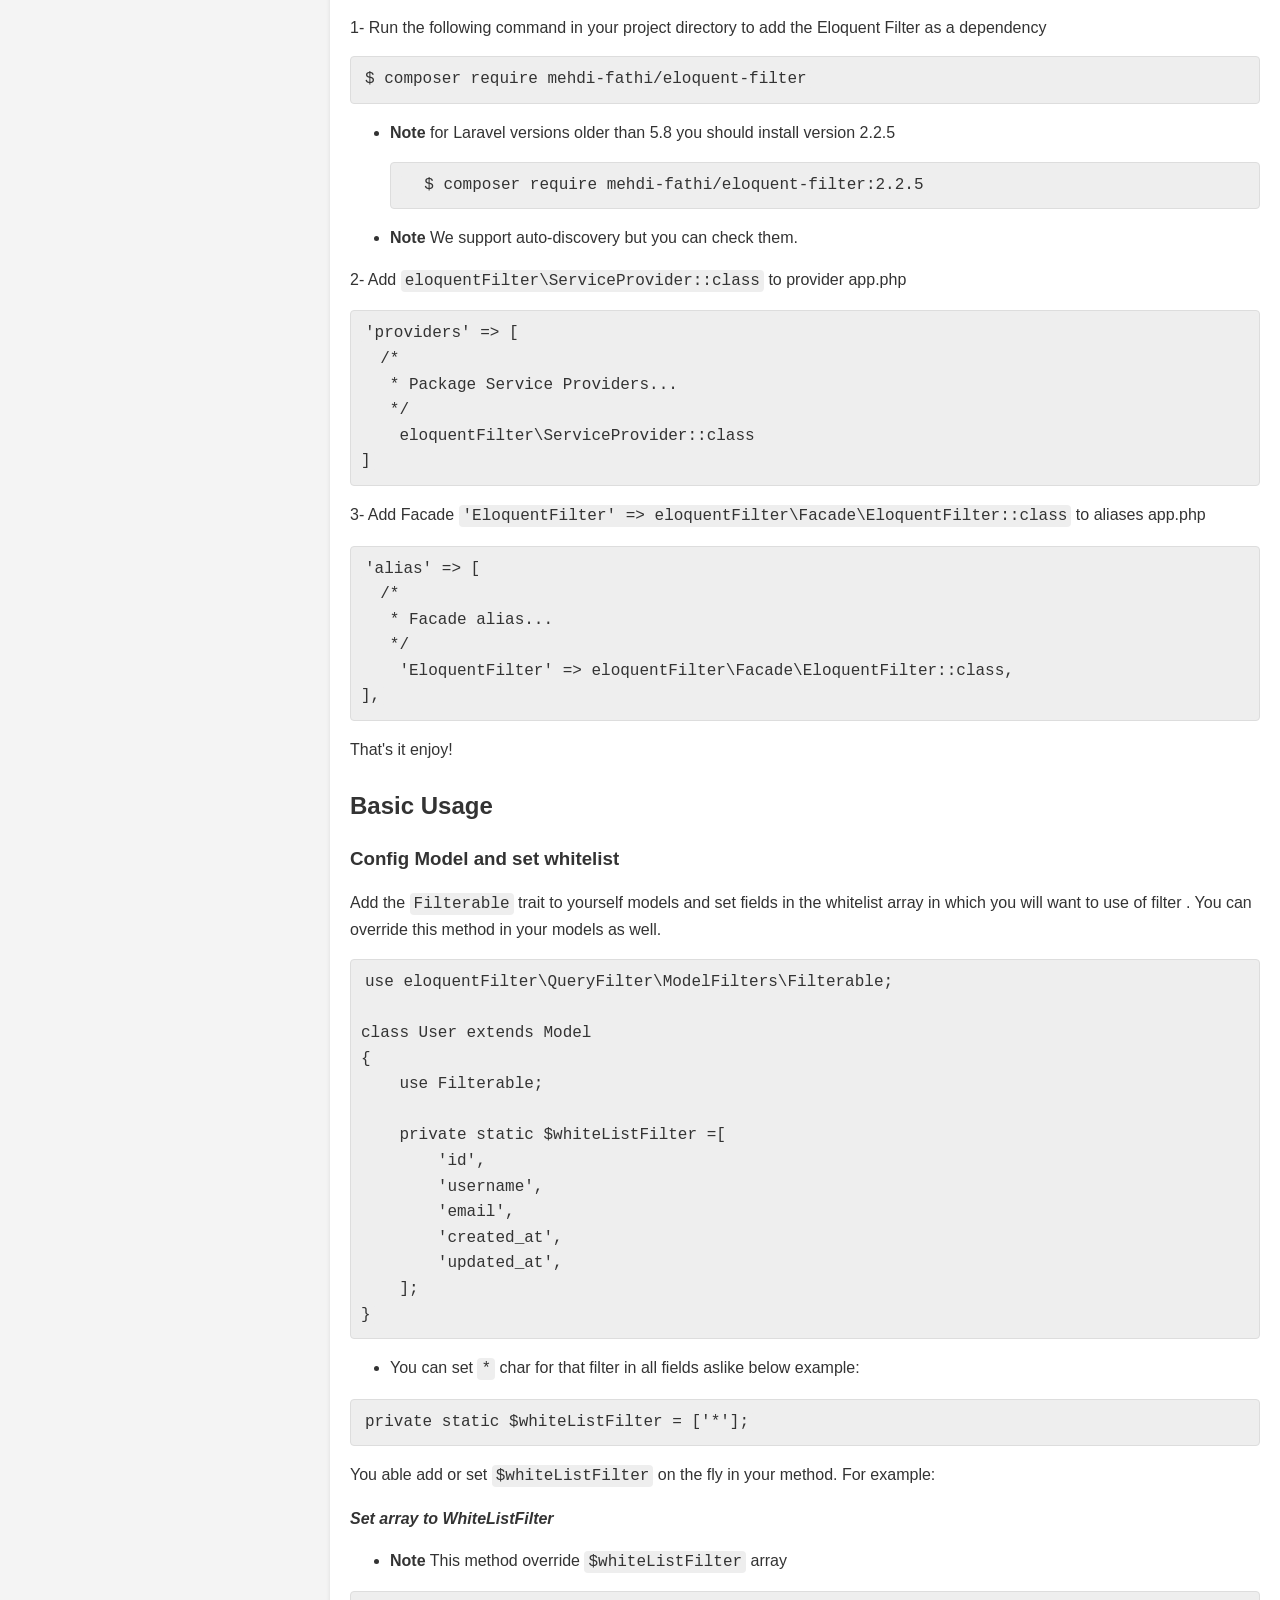
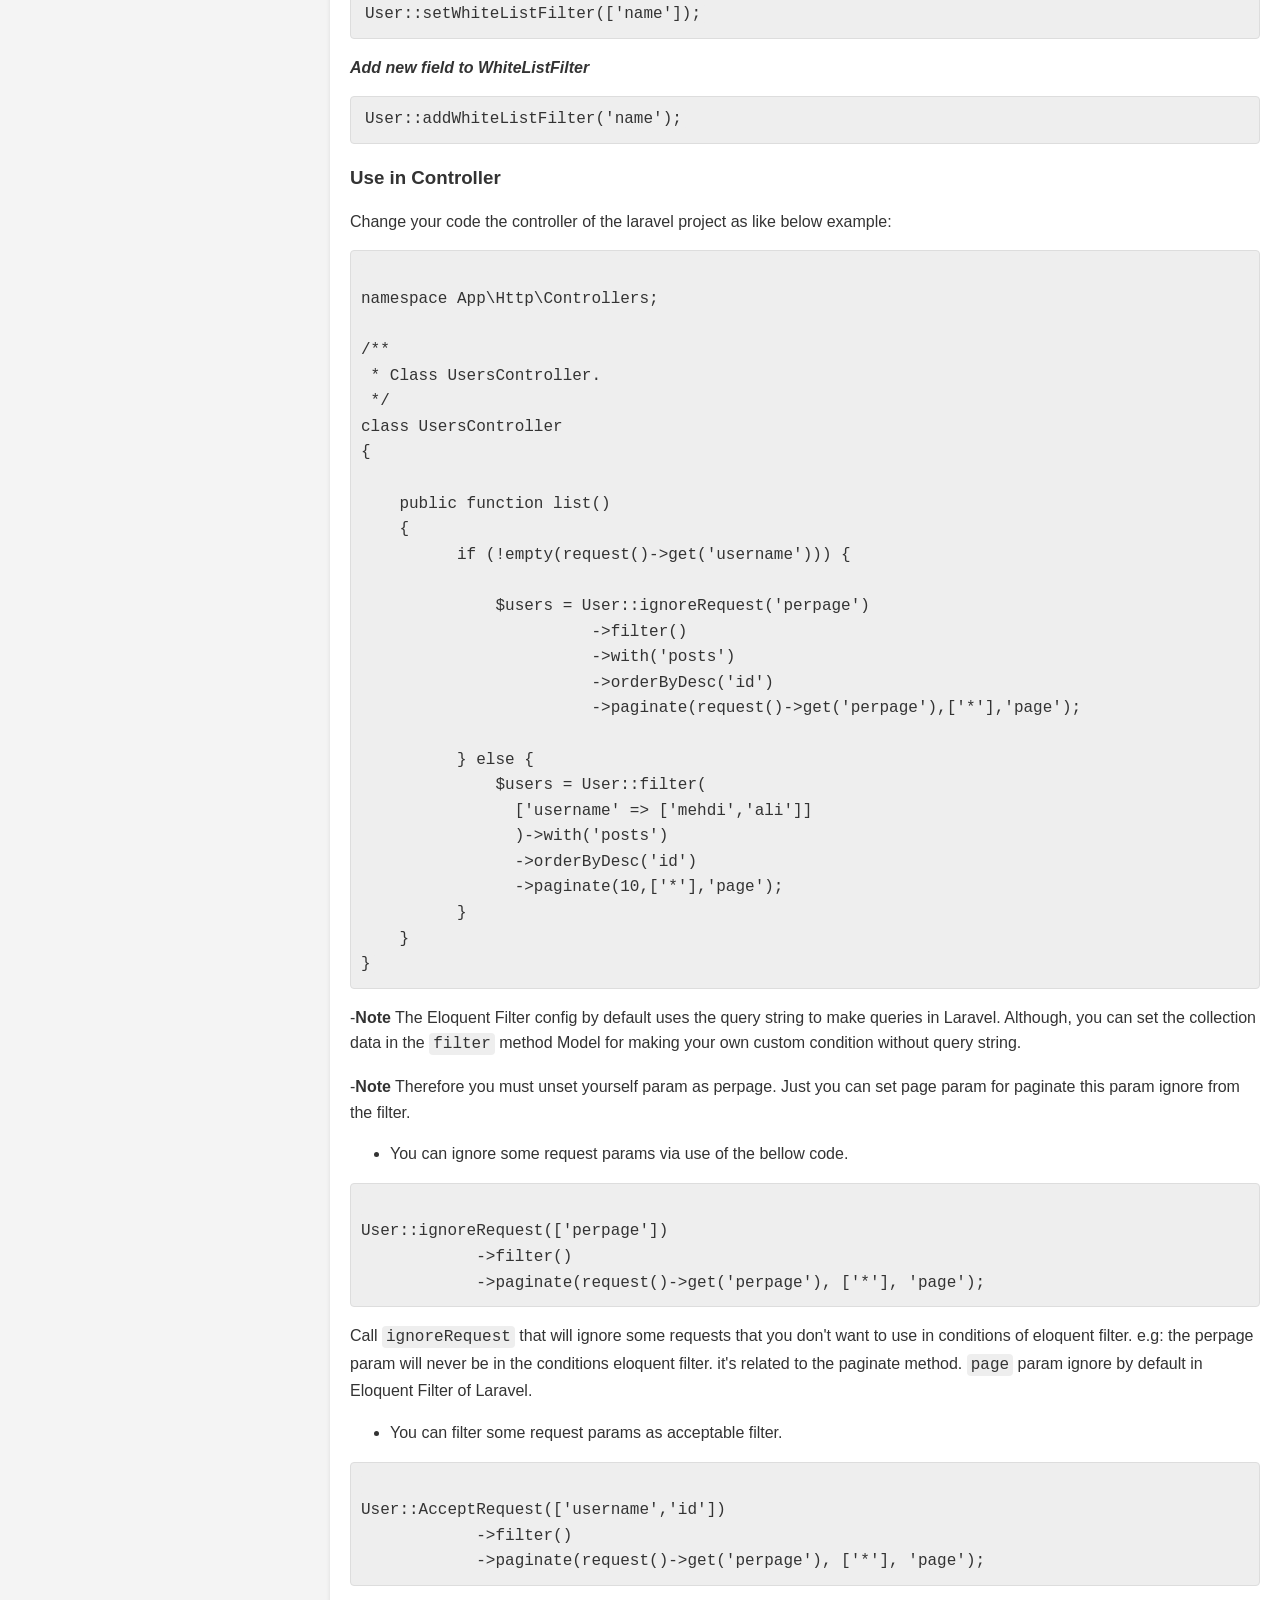
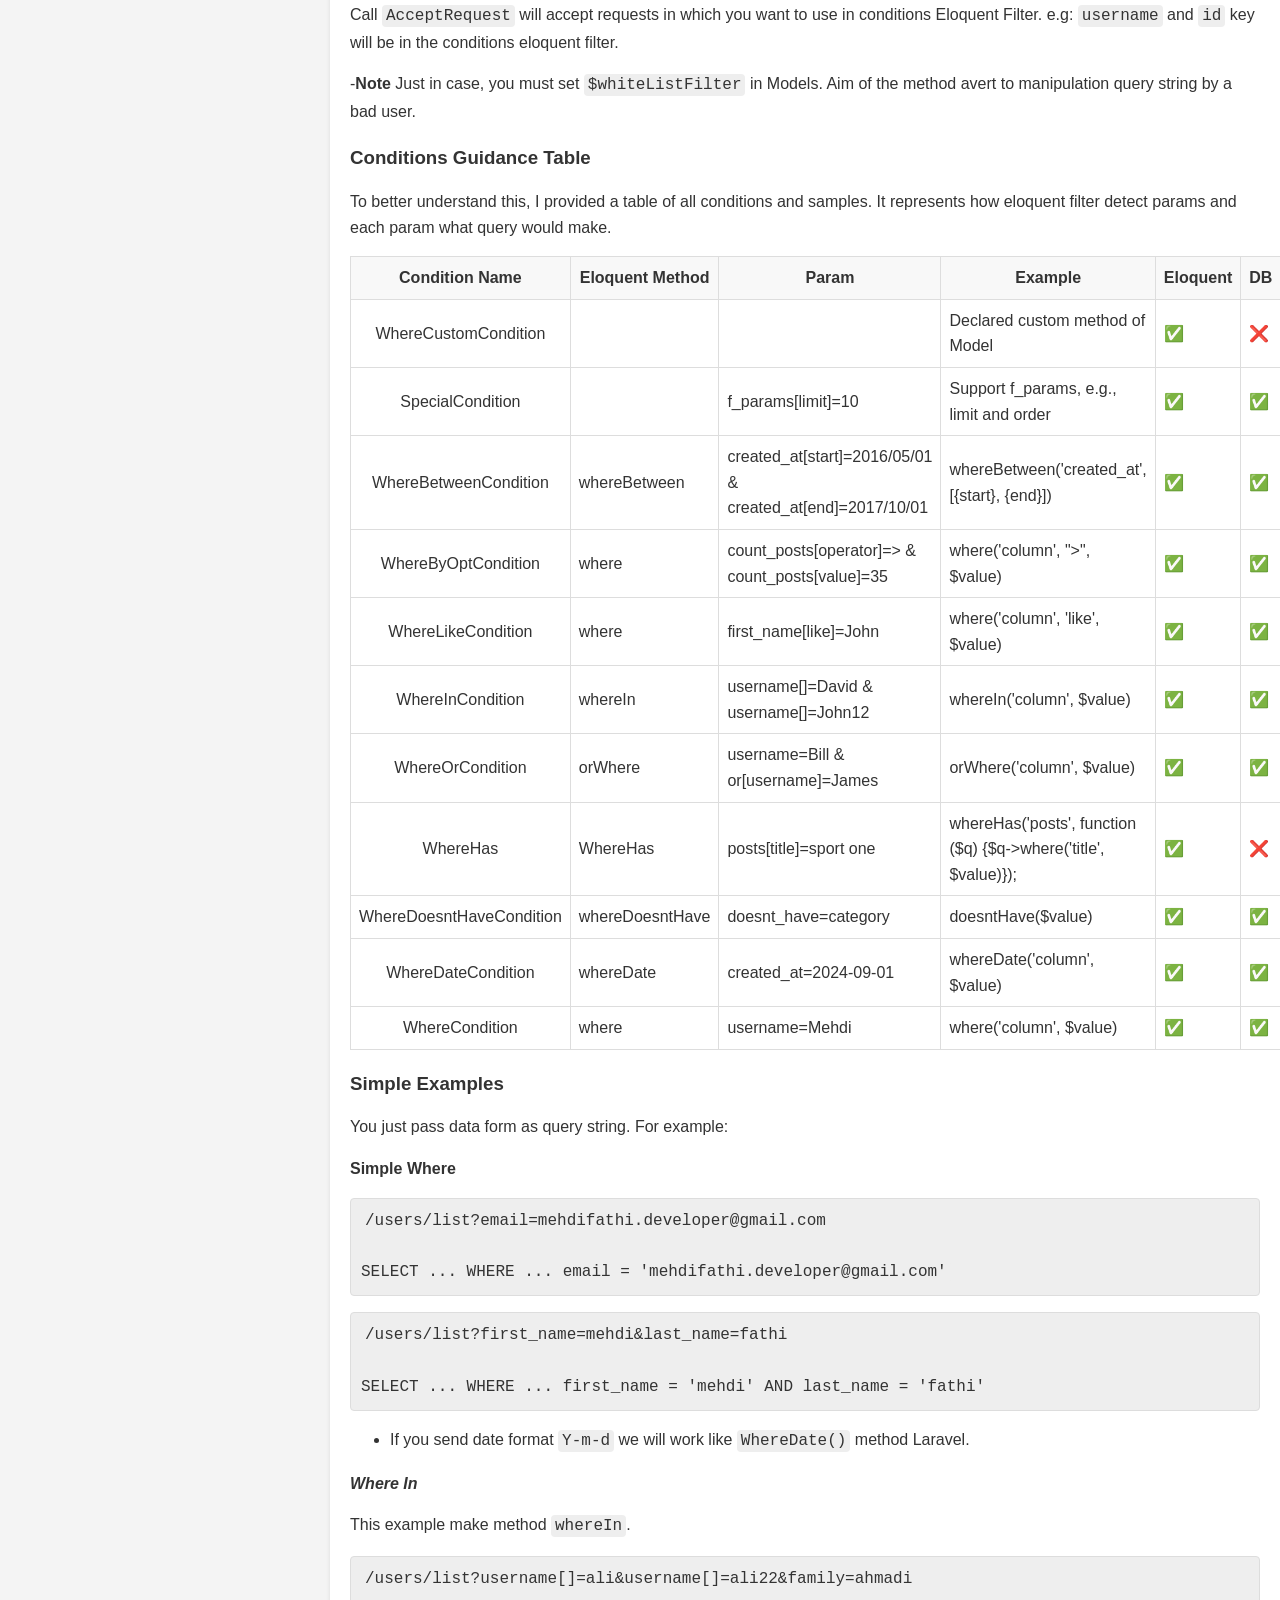
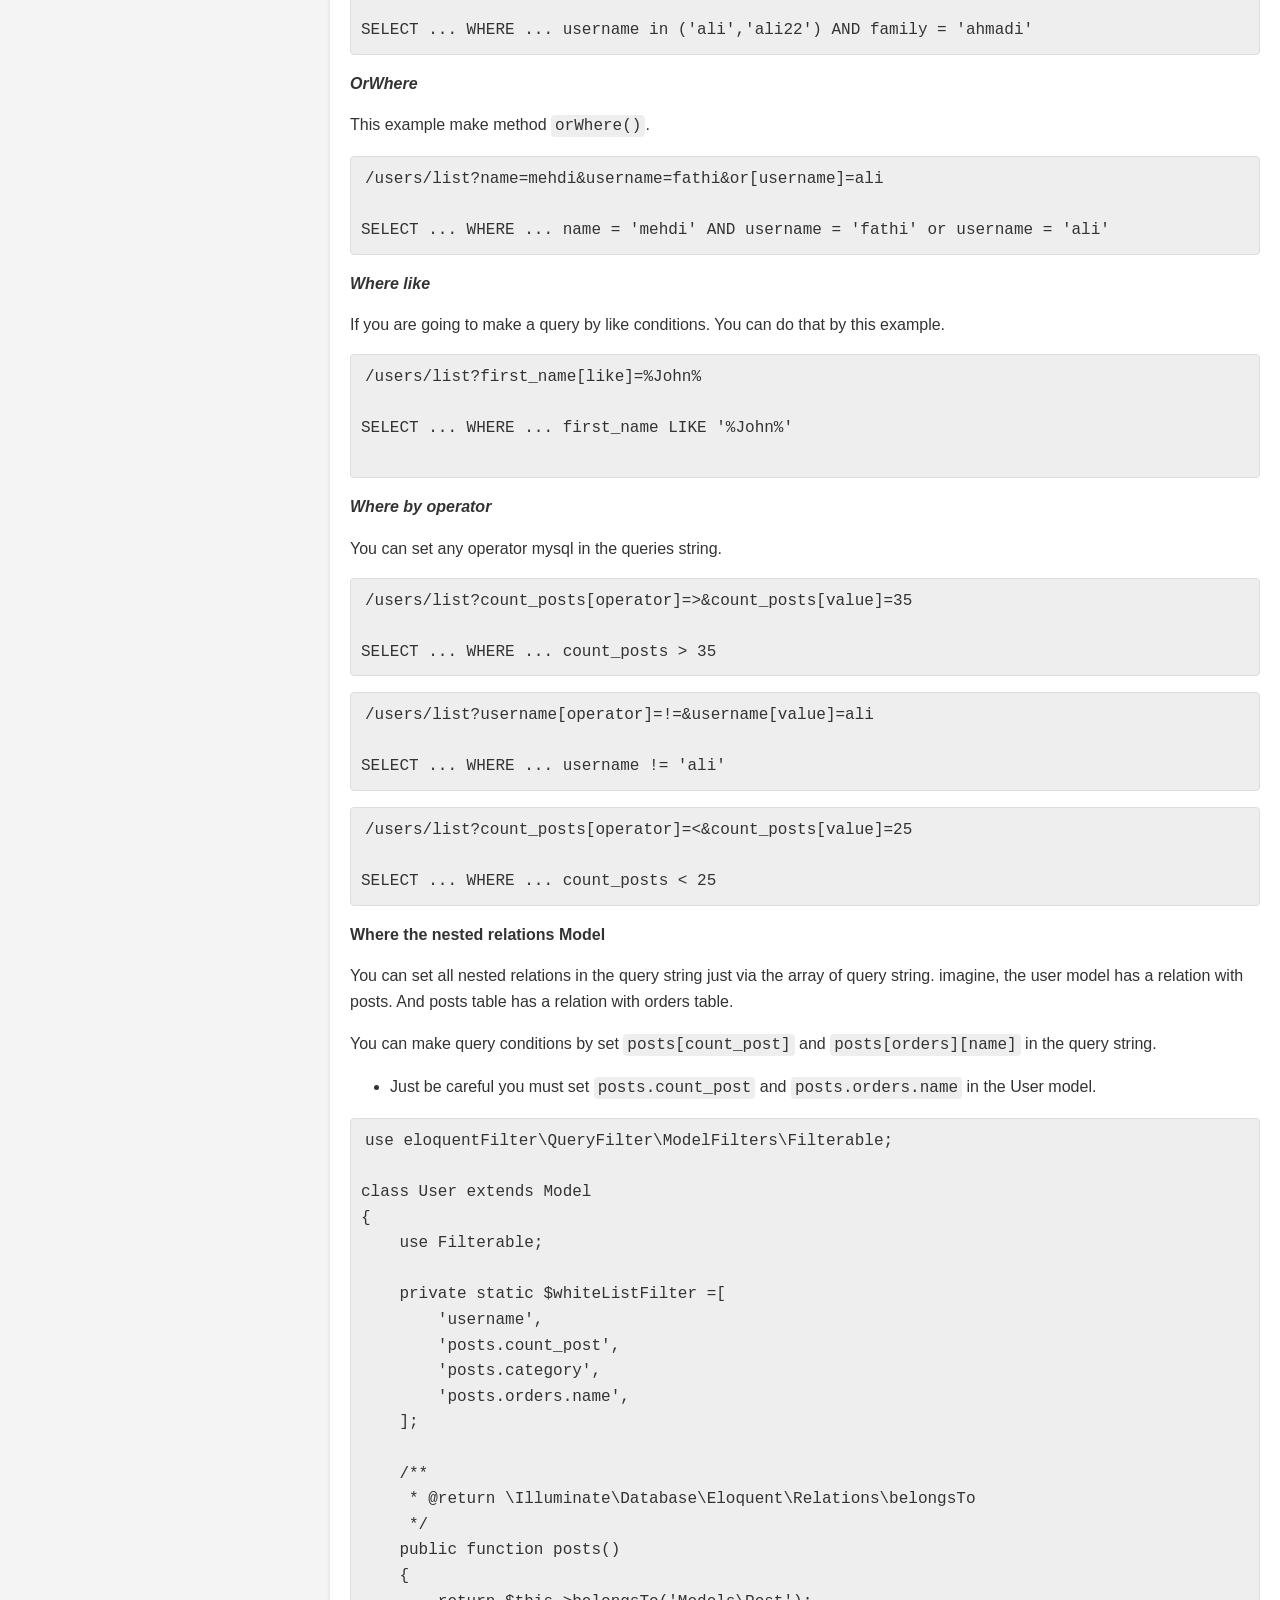
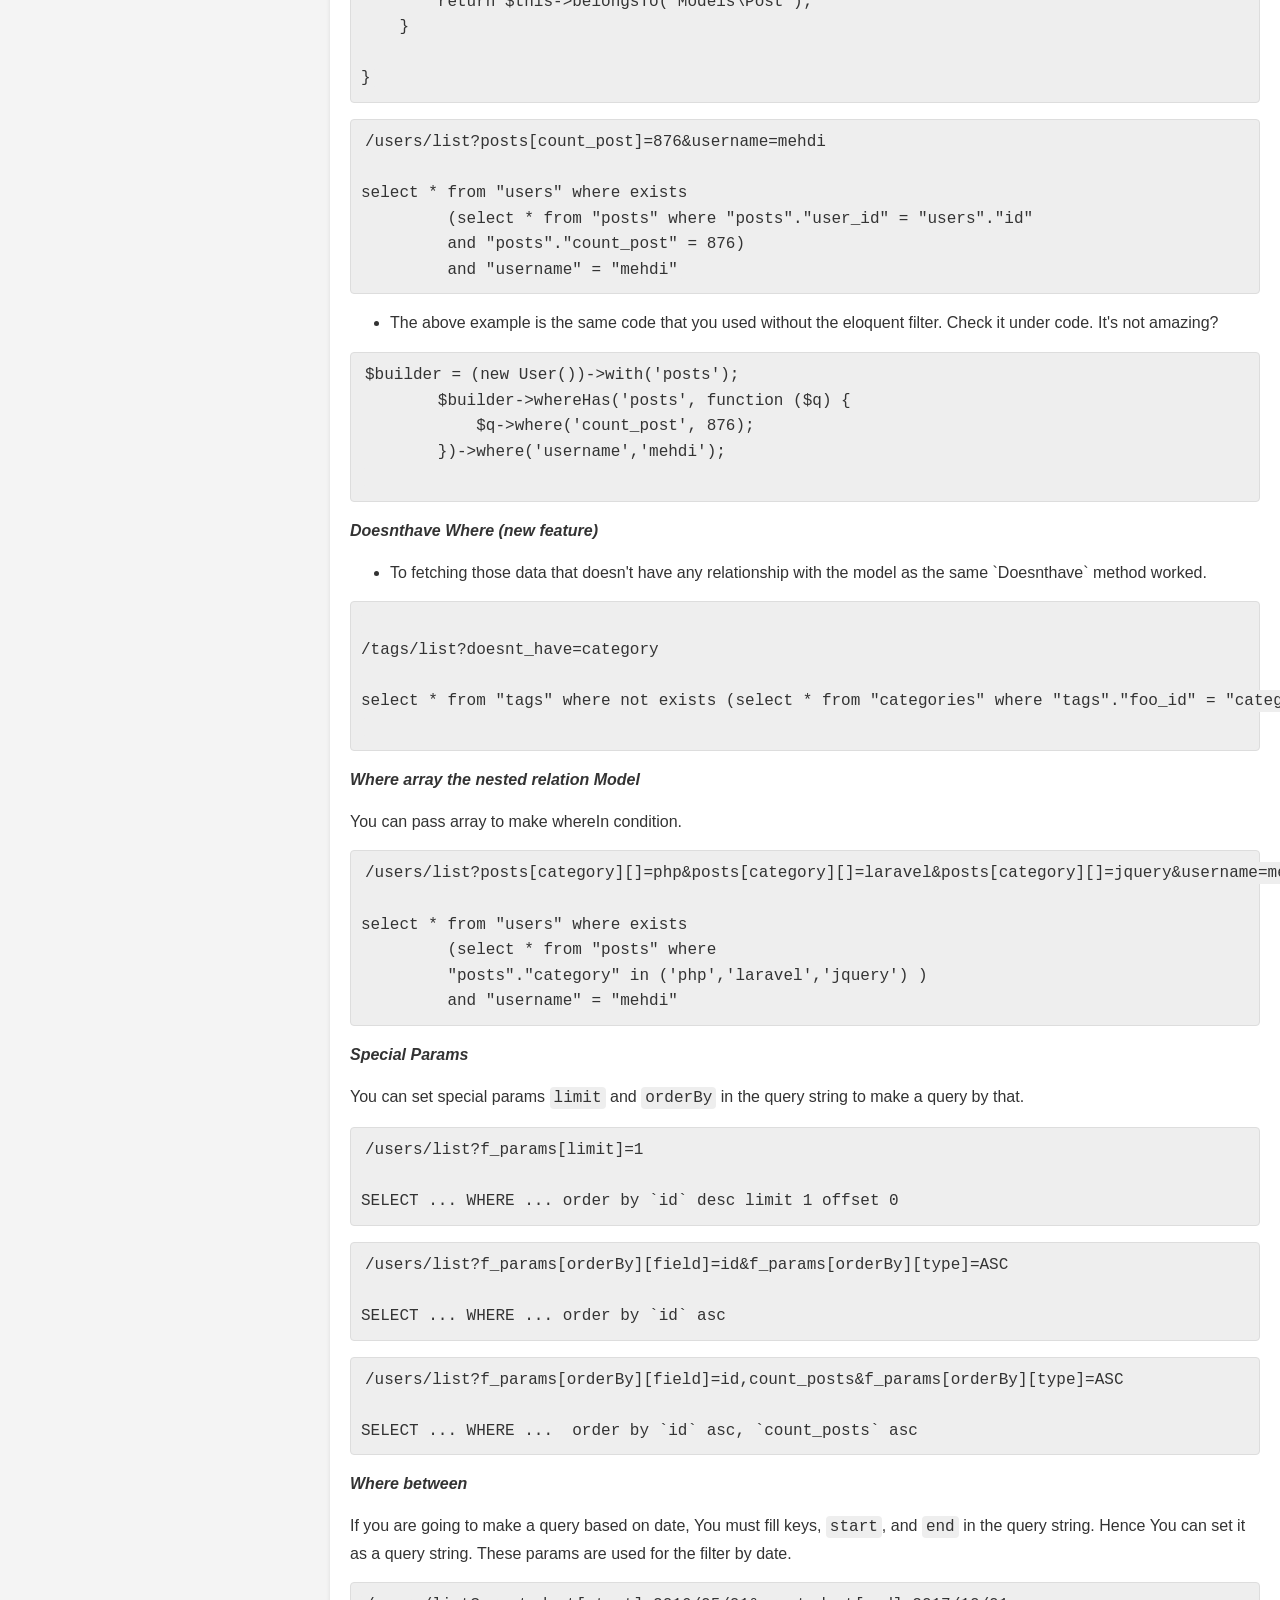
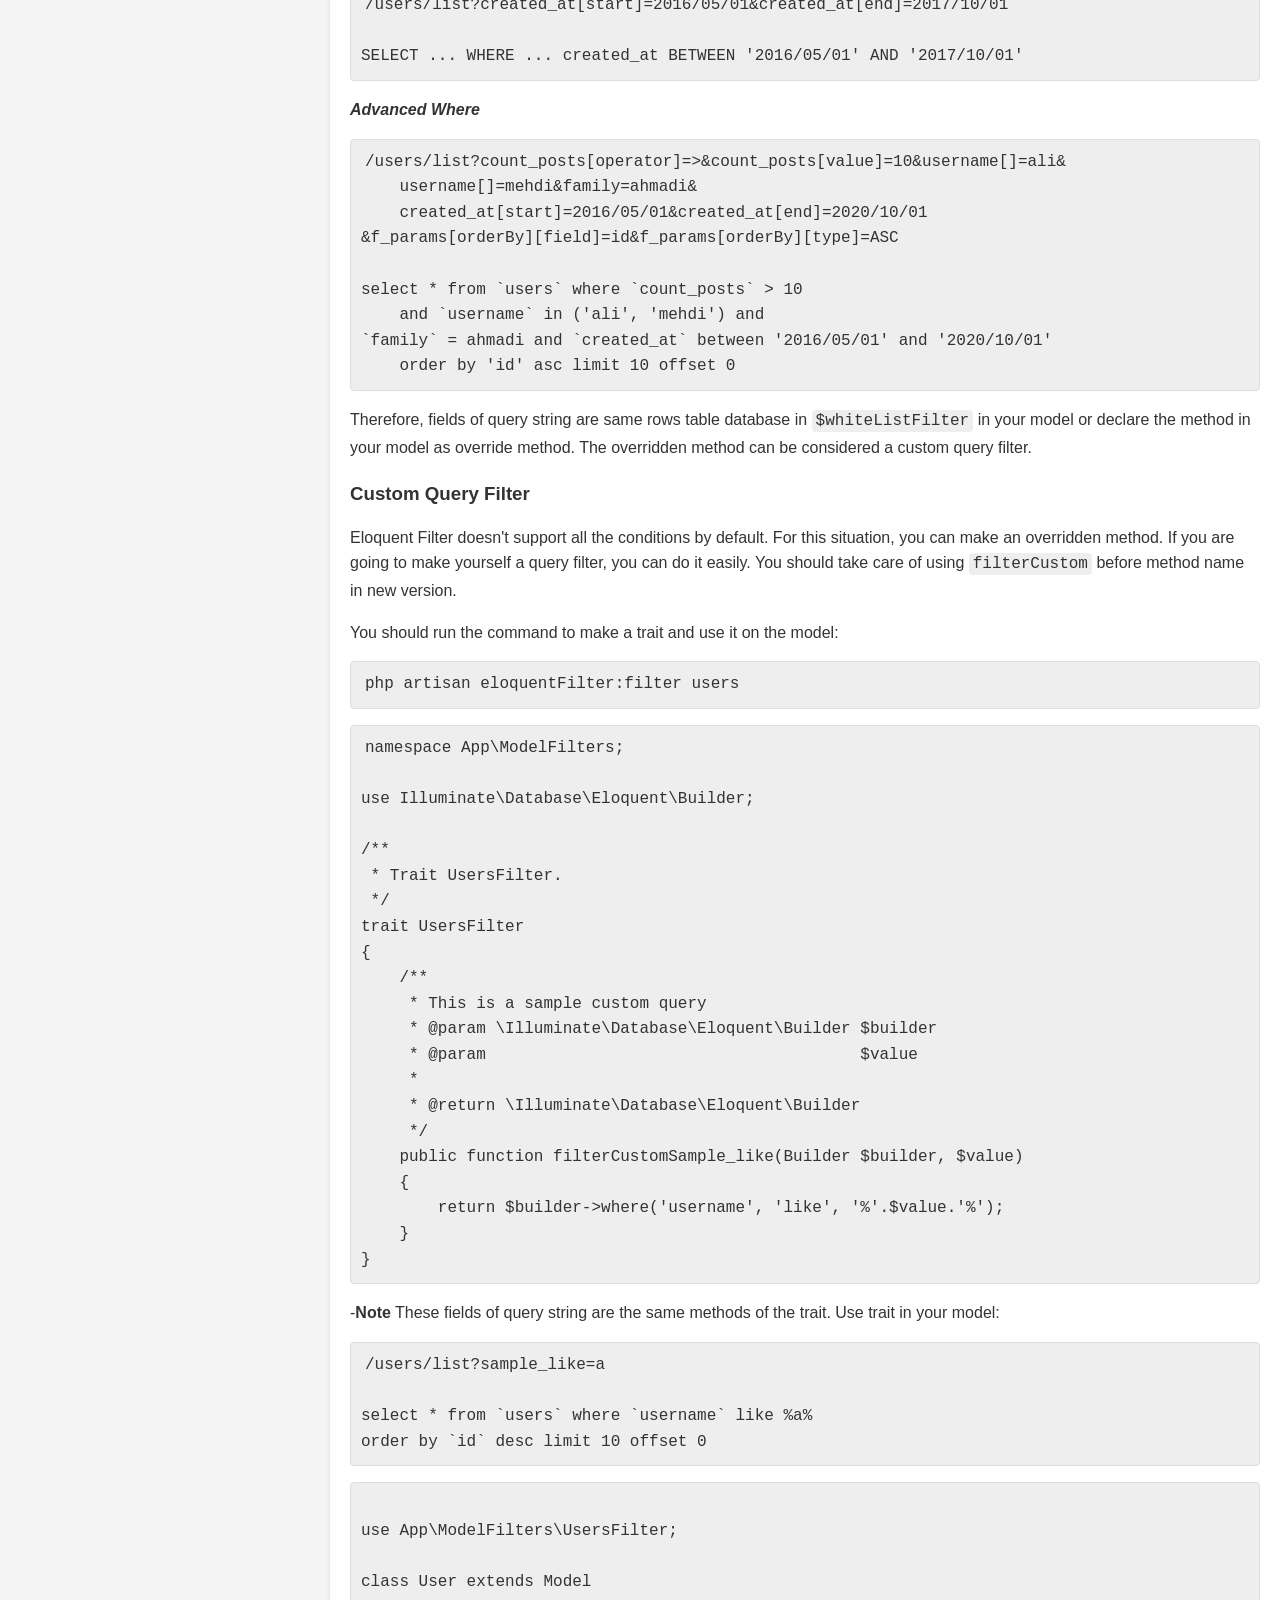
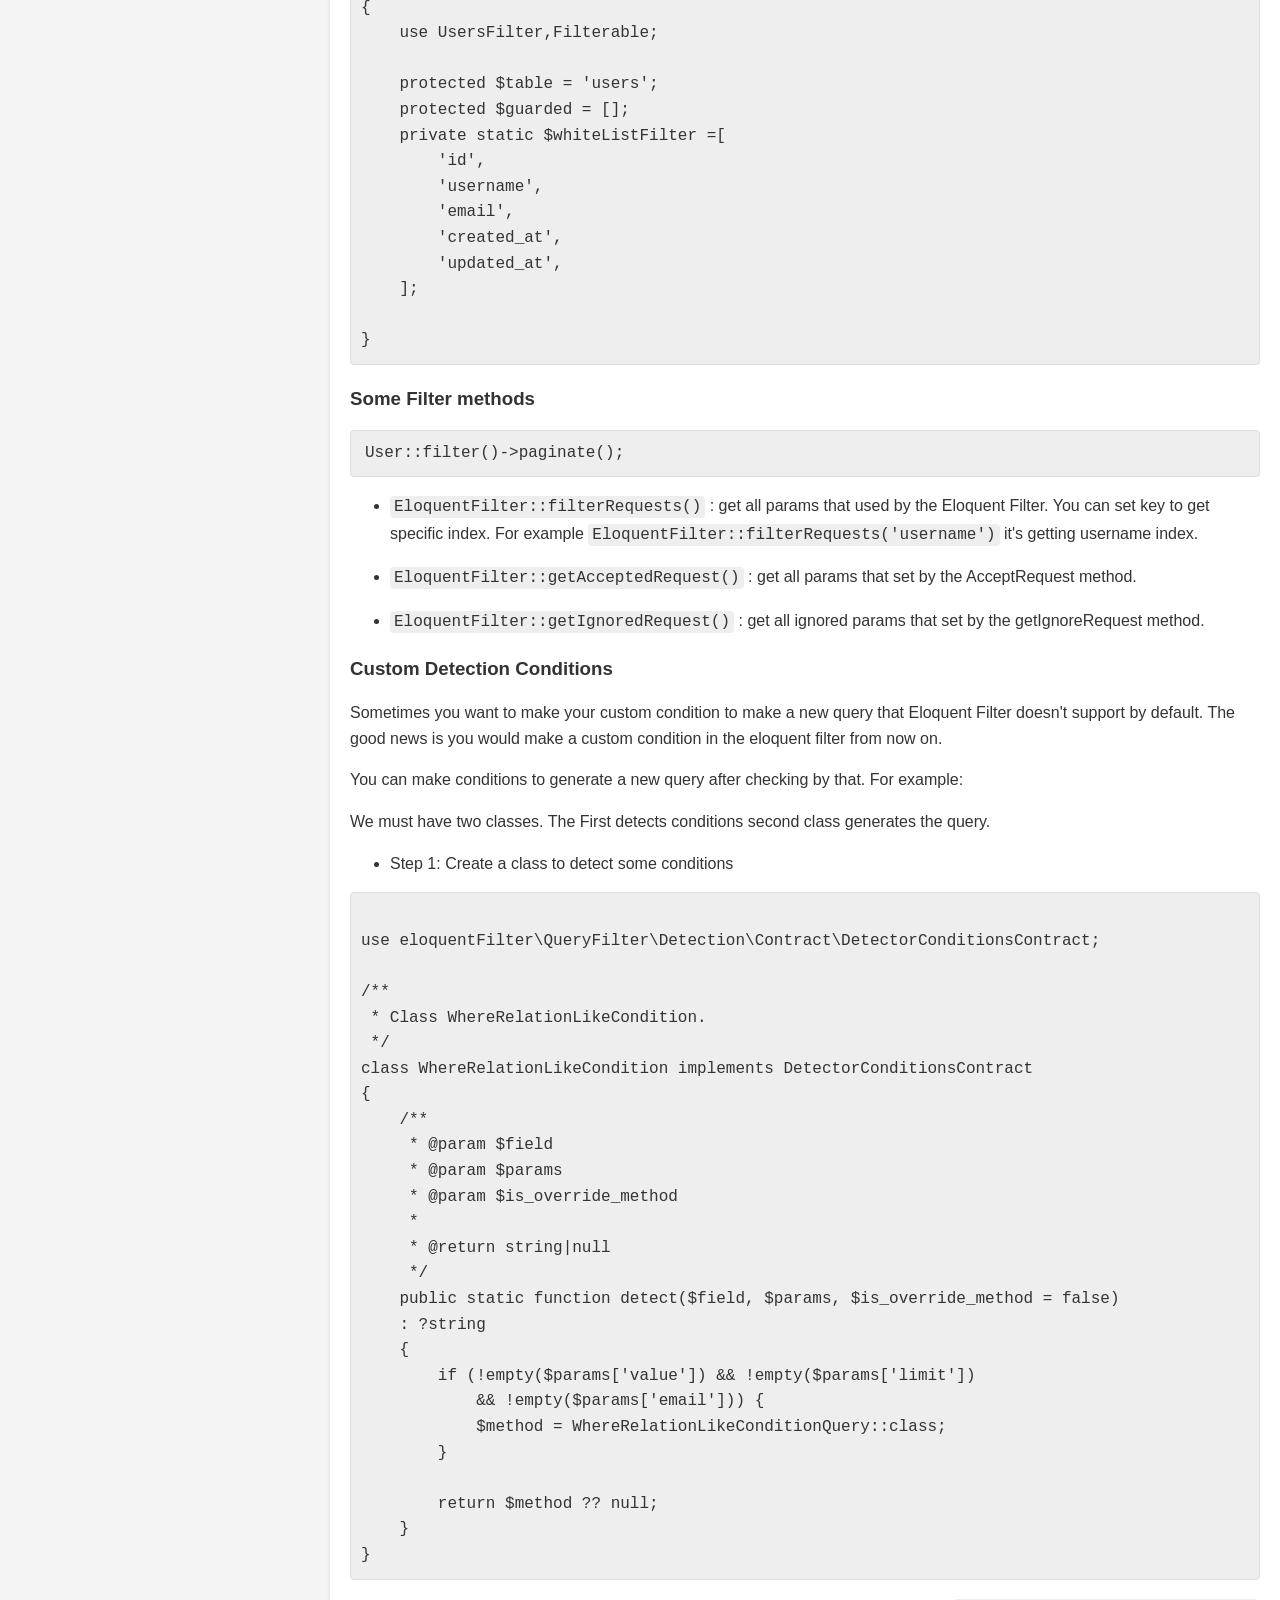
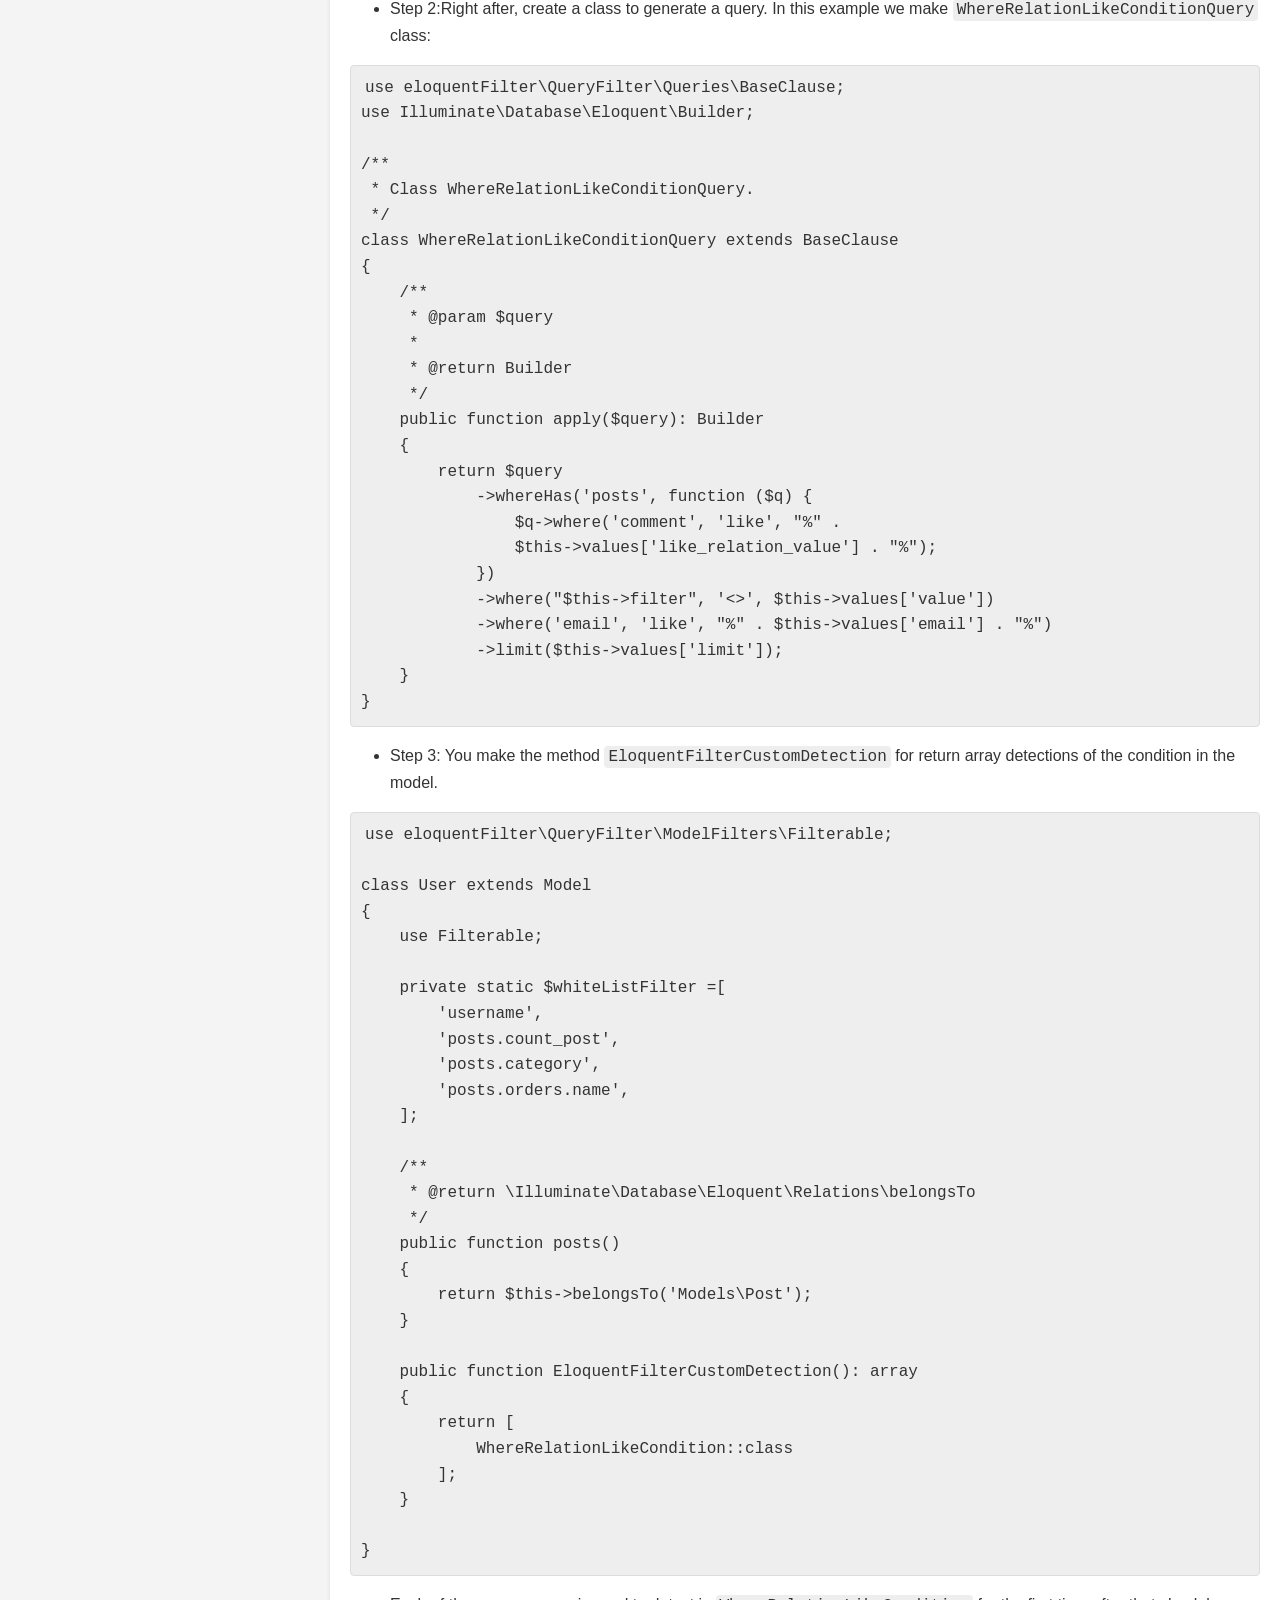
==== commit 6cb759d5: "Update:update index.html" ====
--- a/eloquent-filter/index.html
+++ b/eloquent-filter/index.html
@@ -404,7 +404,7 @@
     'EloquentFilter' =&gt; eloquentFilter\Facade\EloquentFilter::class,
 ],
 </code></pre>
-    <p>That's it enjoy! :boom:</p>
+    <p>That's it enjoy!</p>
     <h2 id="basicusage">Basic Usage</h2>
     <h3 id="configmodelandsetwhitelist">Config Model and set whitelist</h3>
     <p>Add the <code>Filterable</code> trait to yourself models and set fields in the whitelist array in which you will
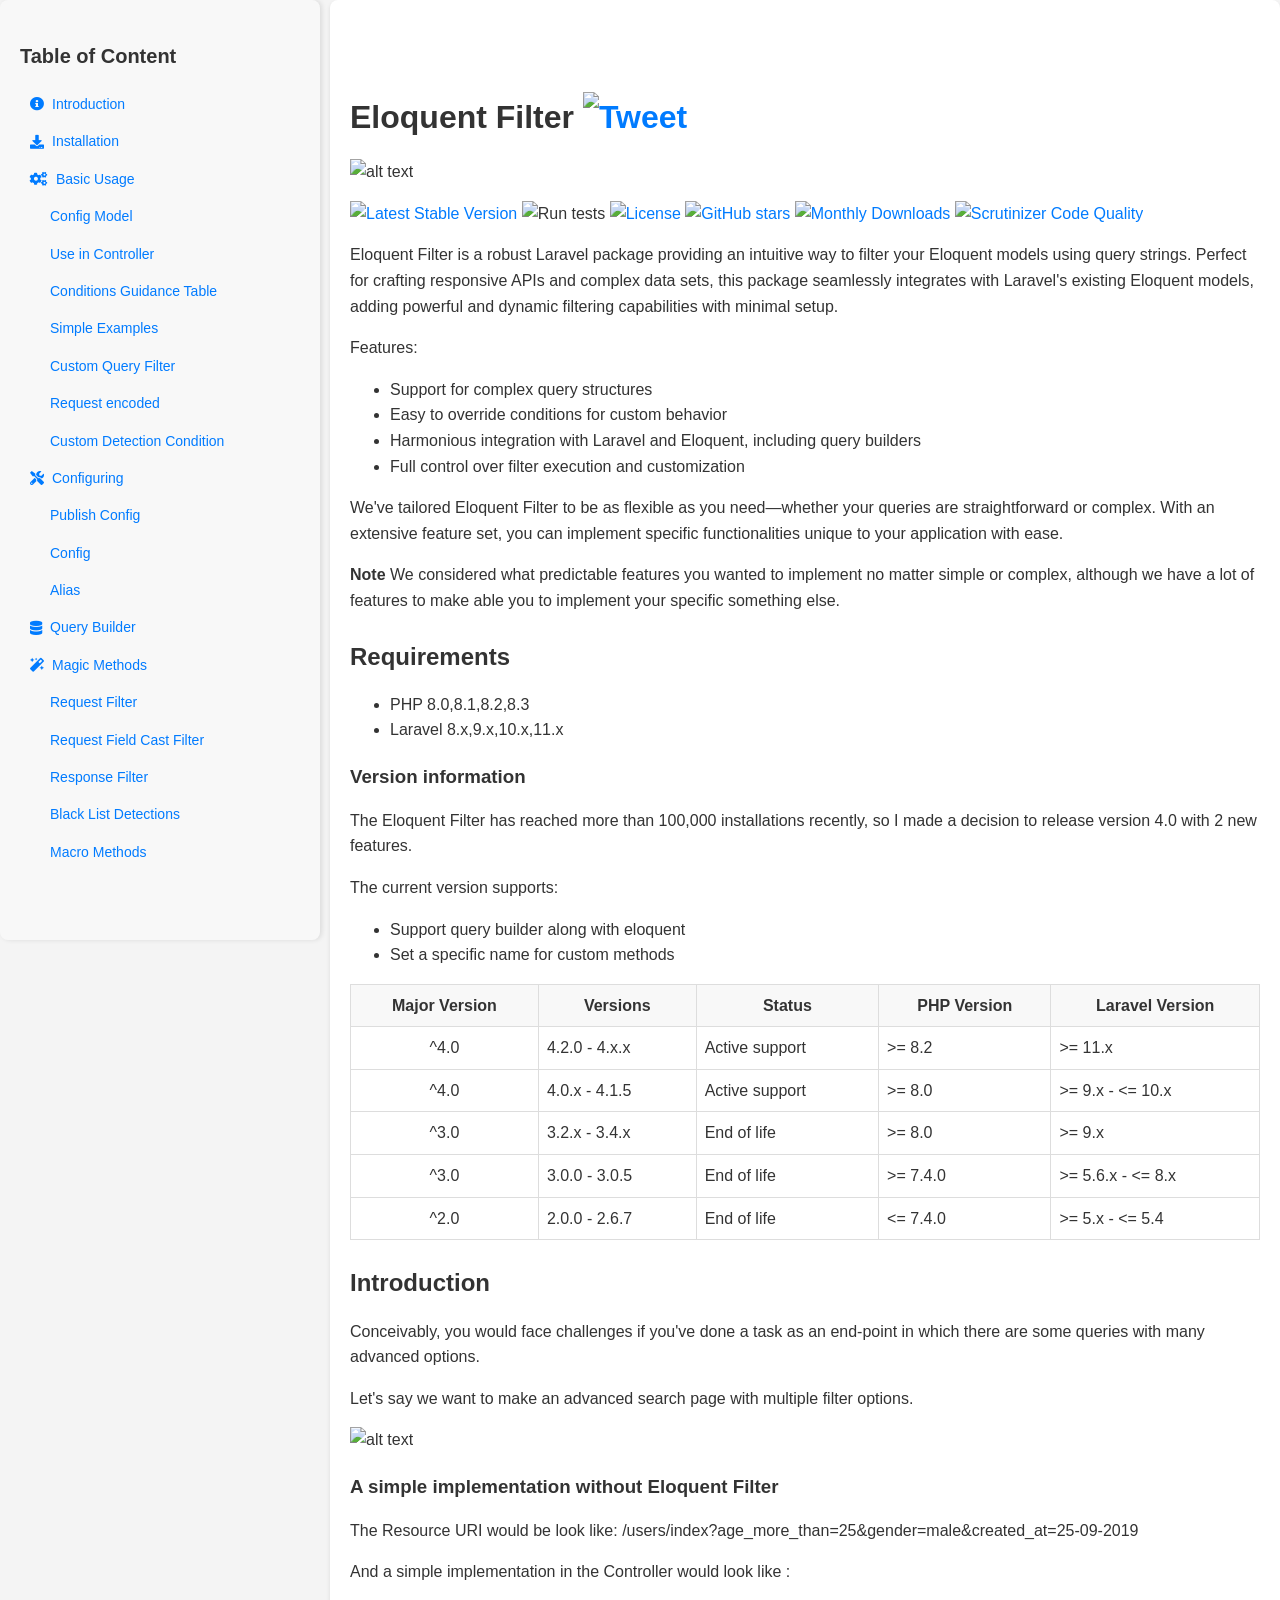
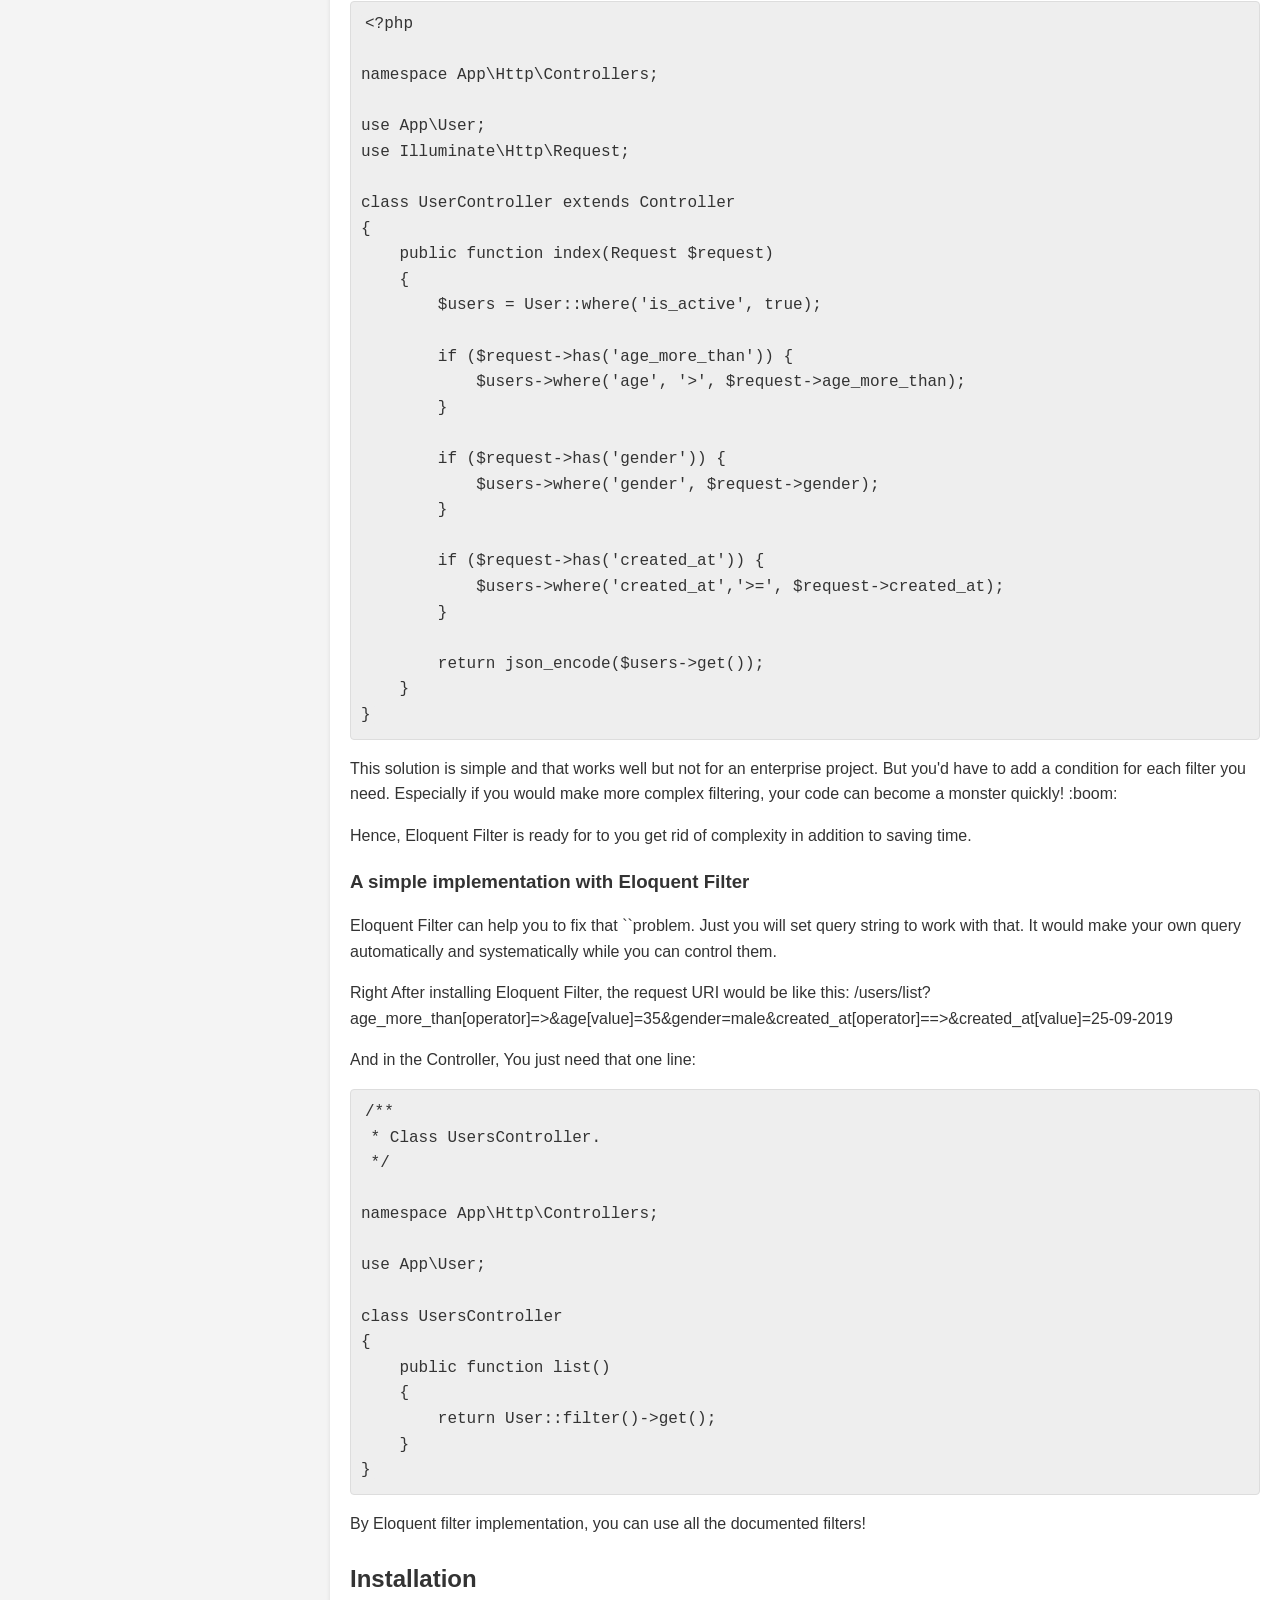
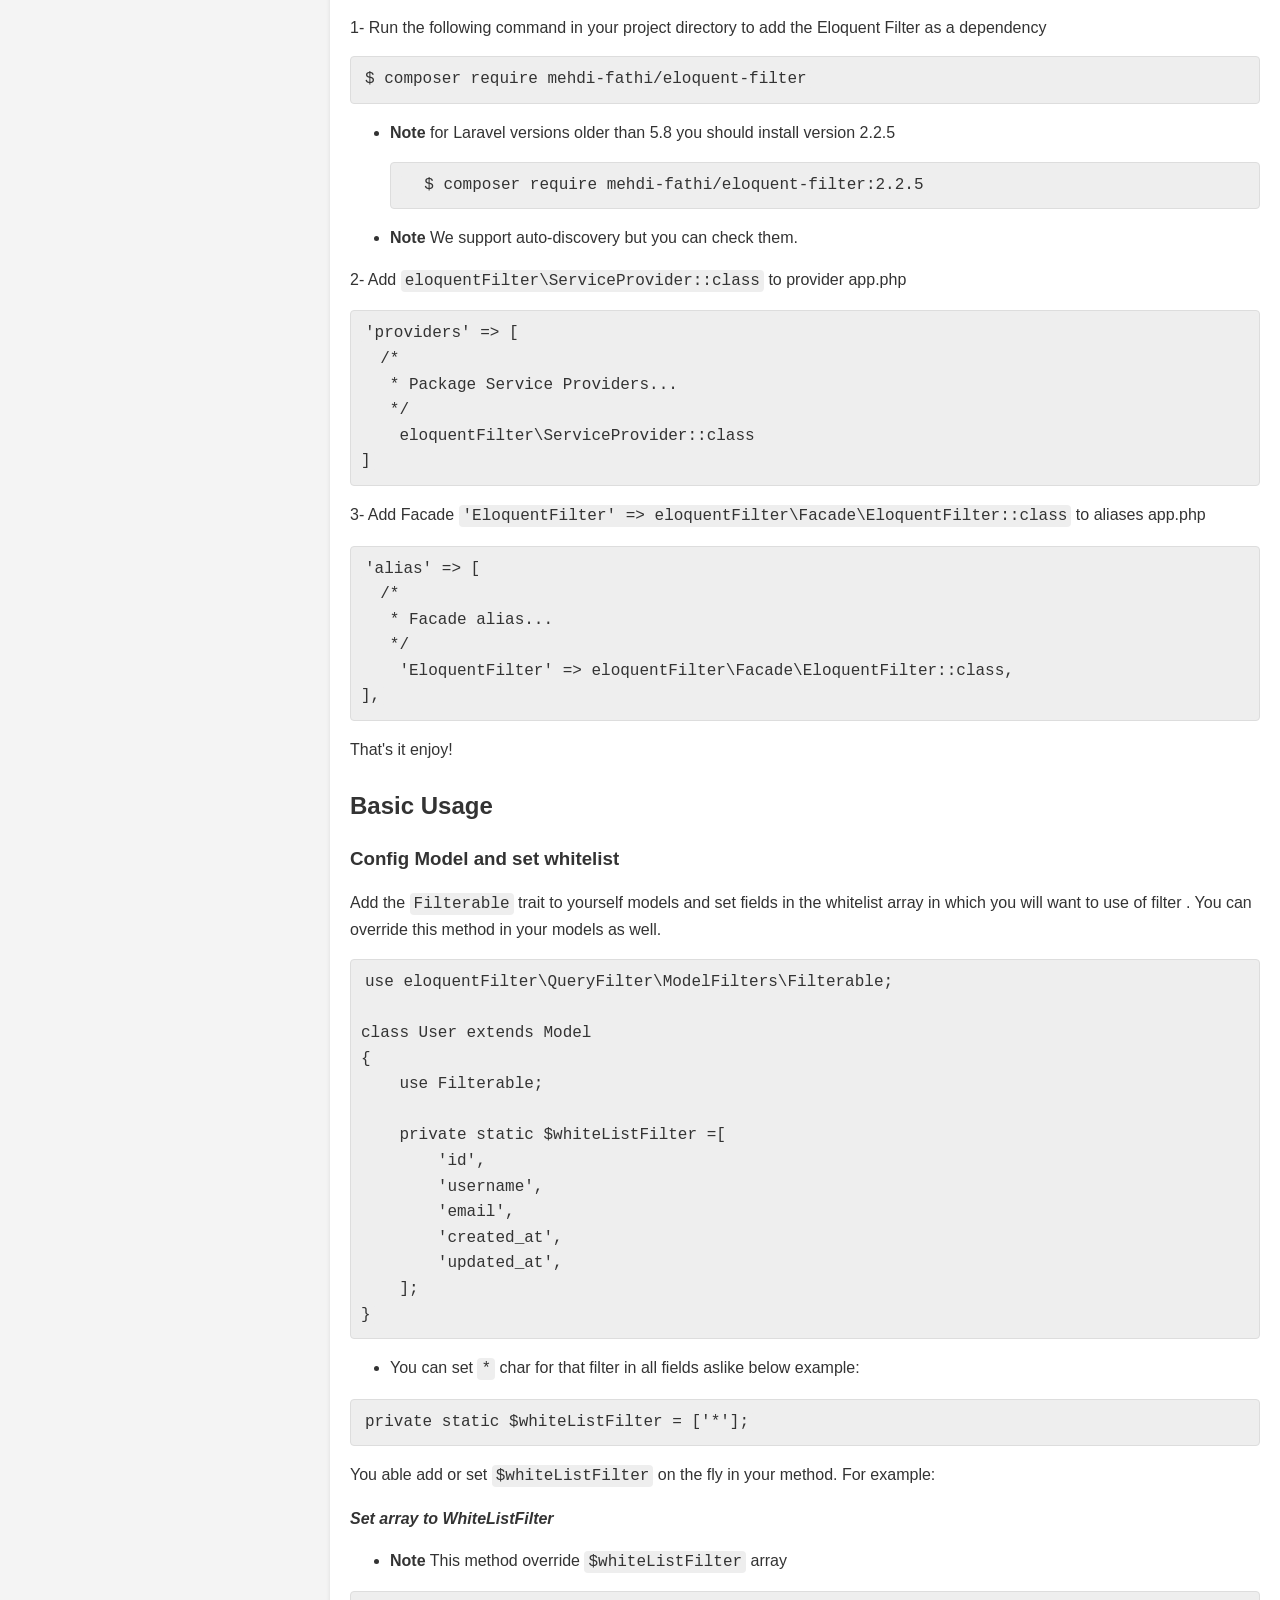
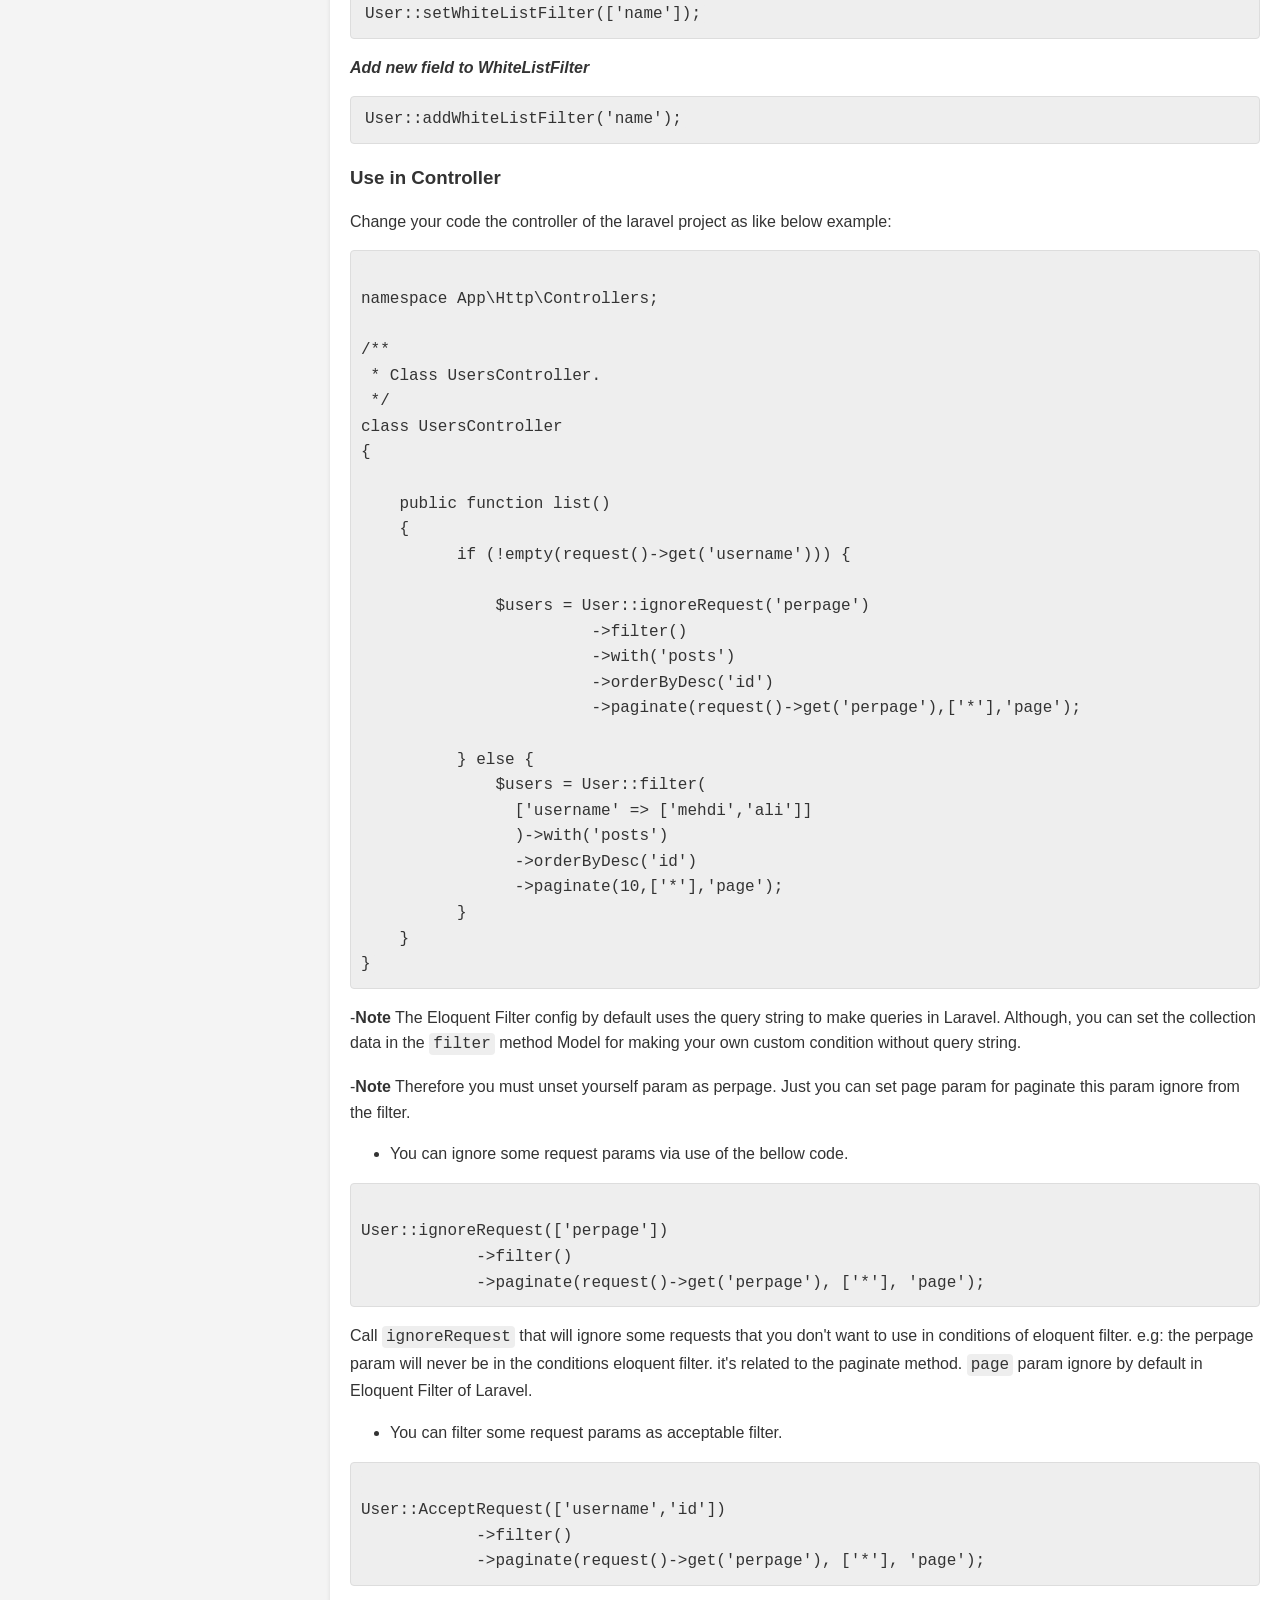
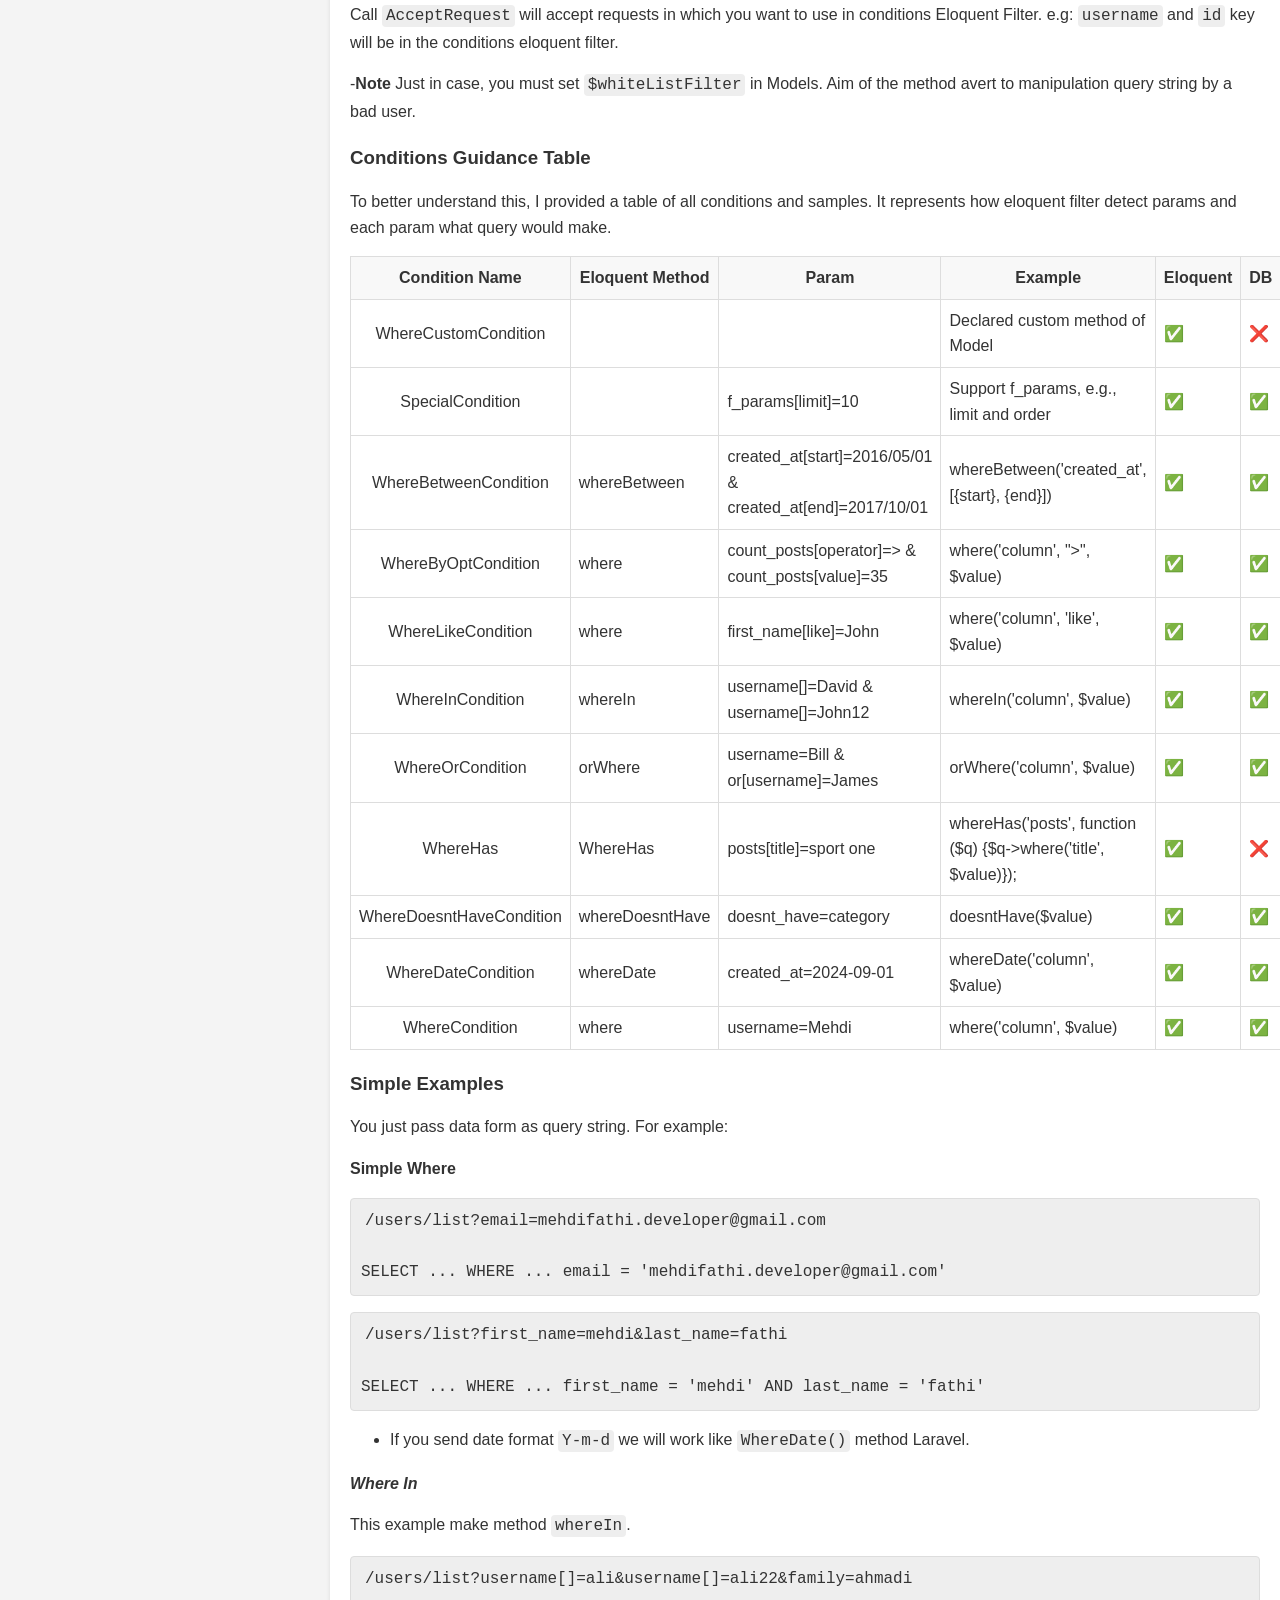
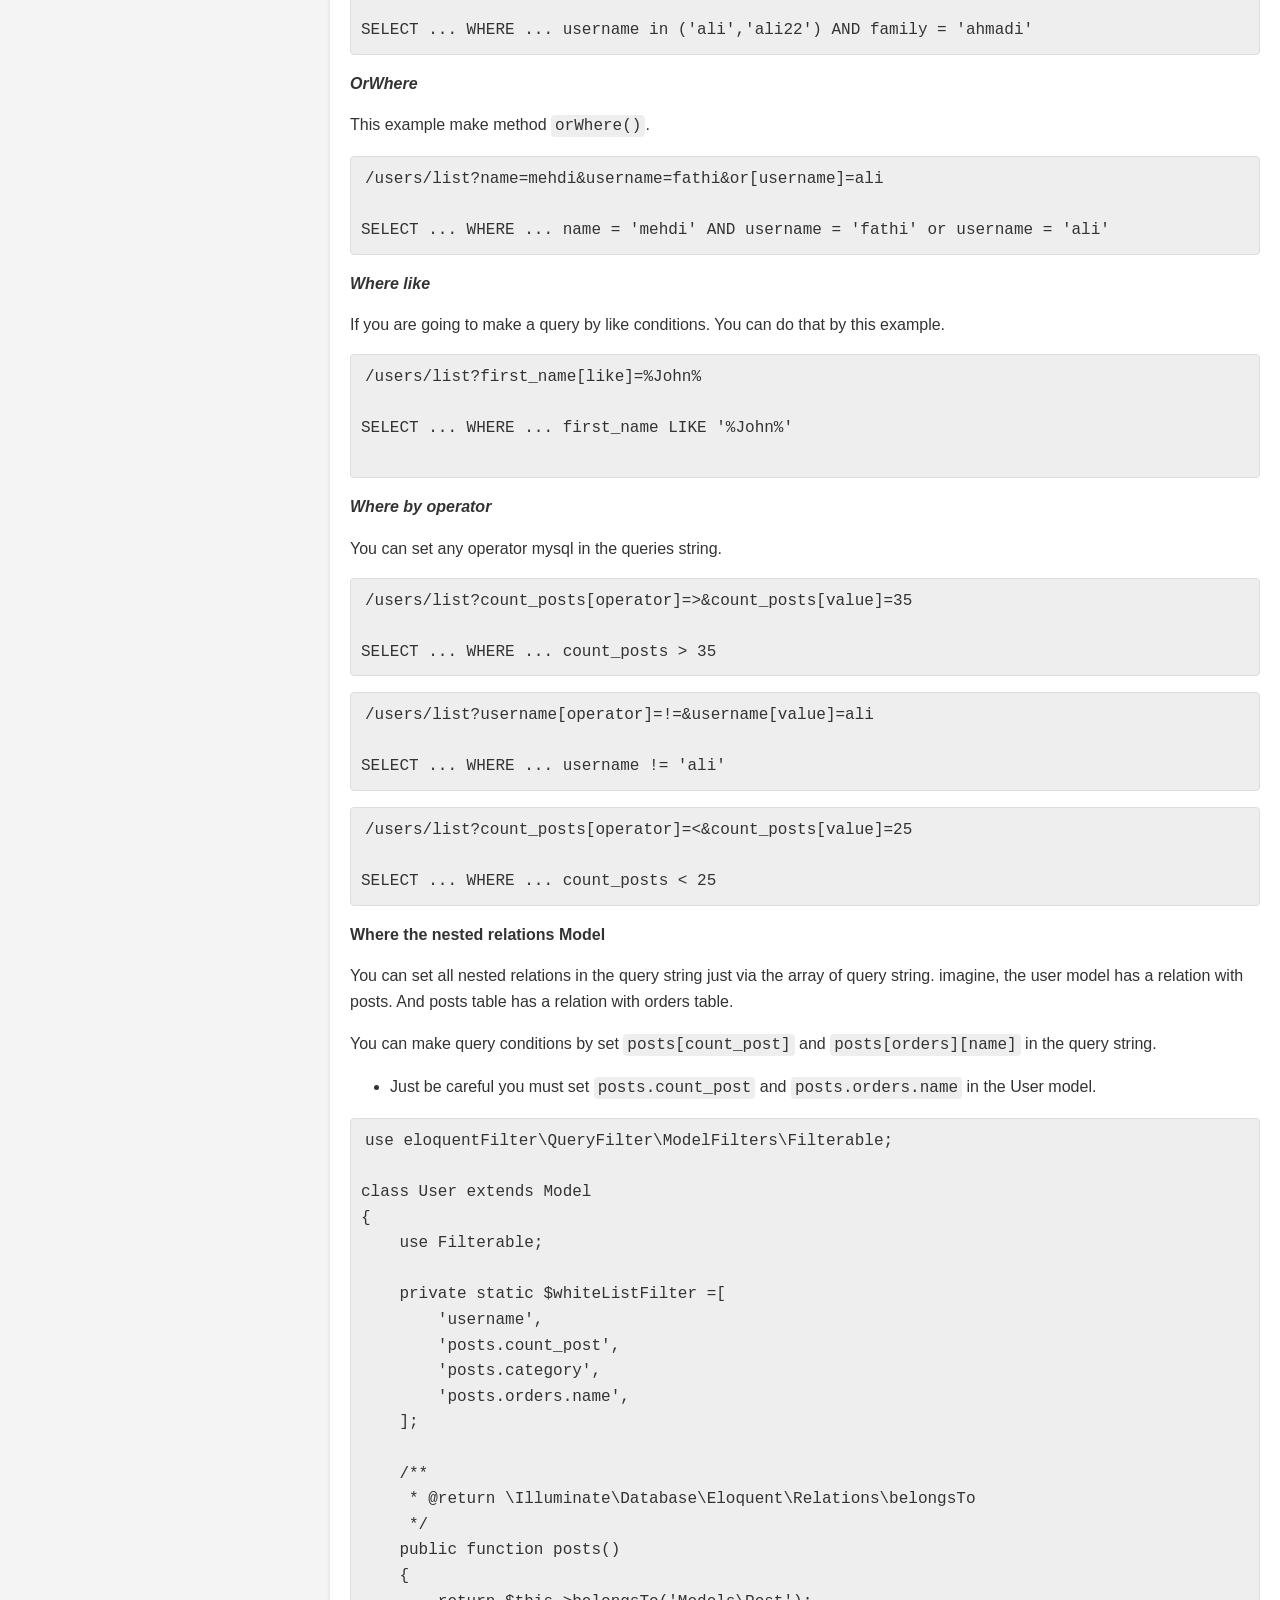
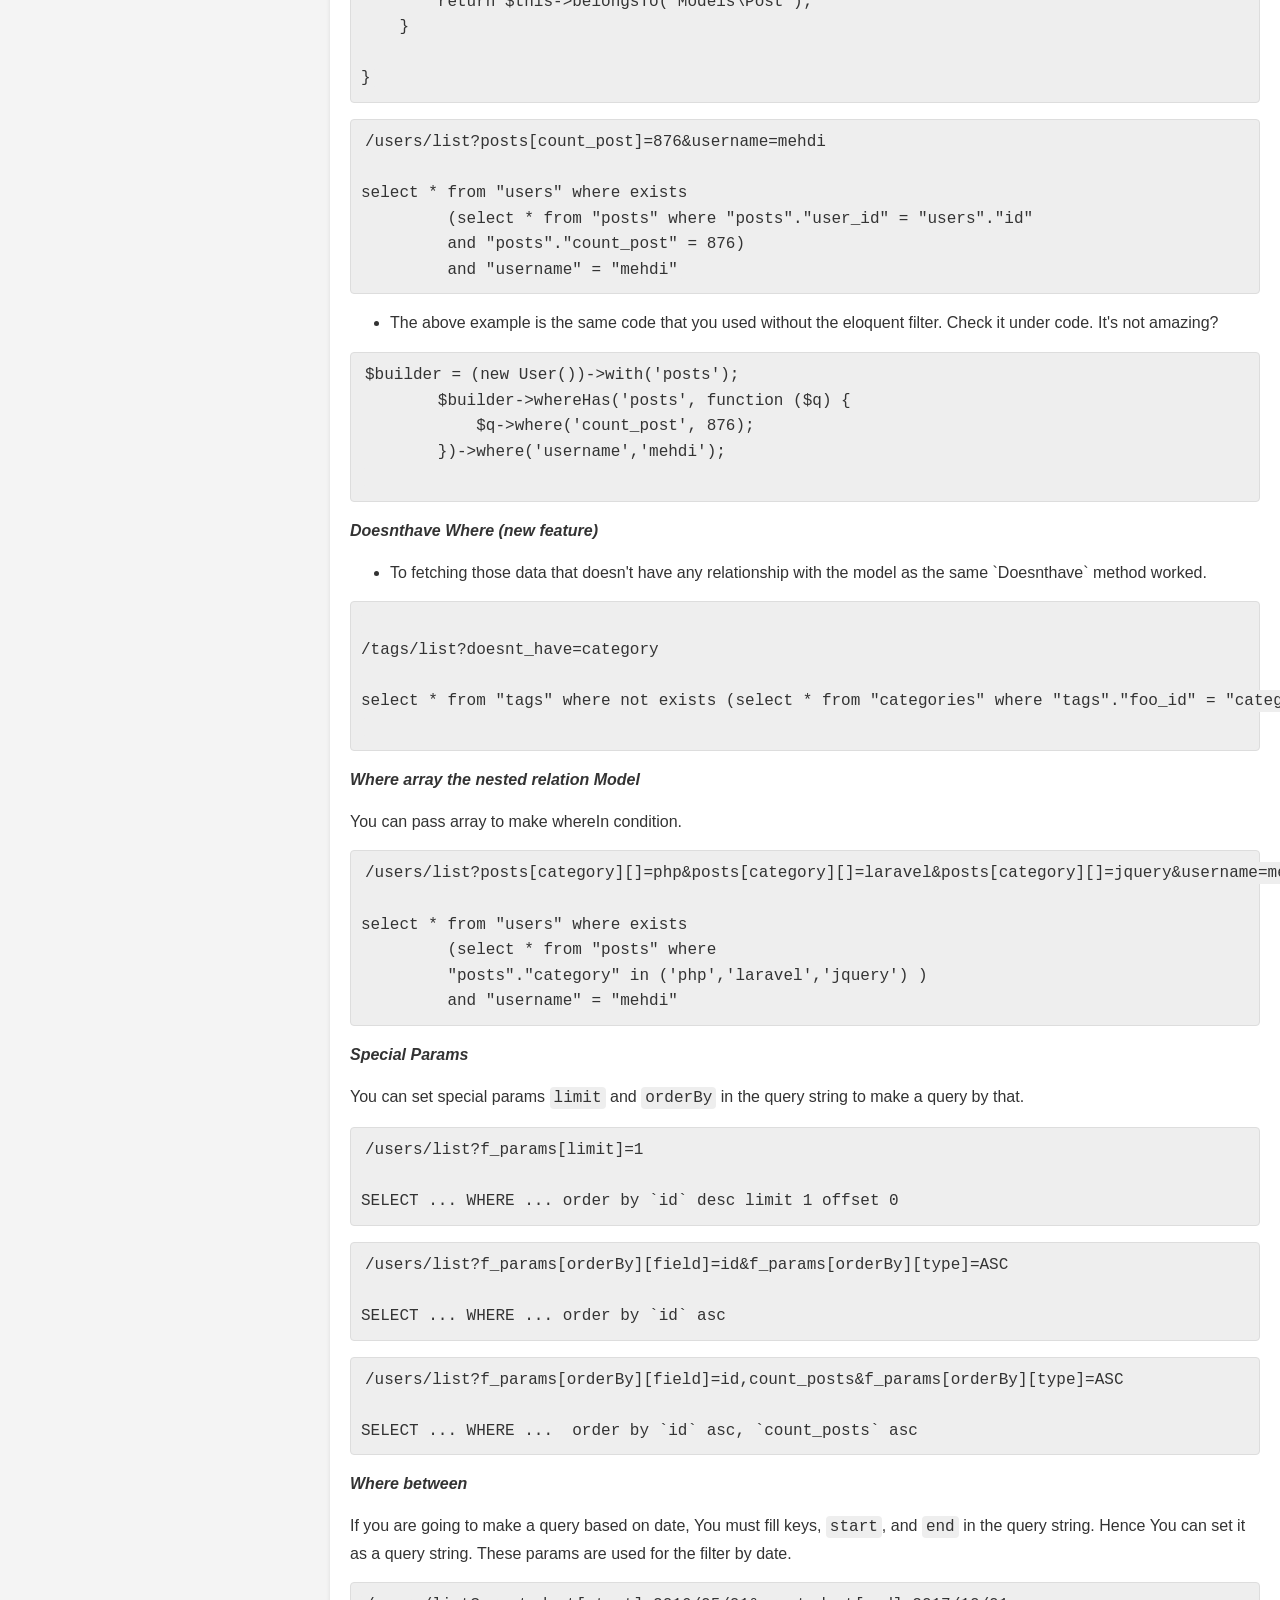
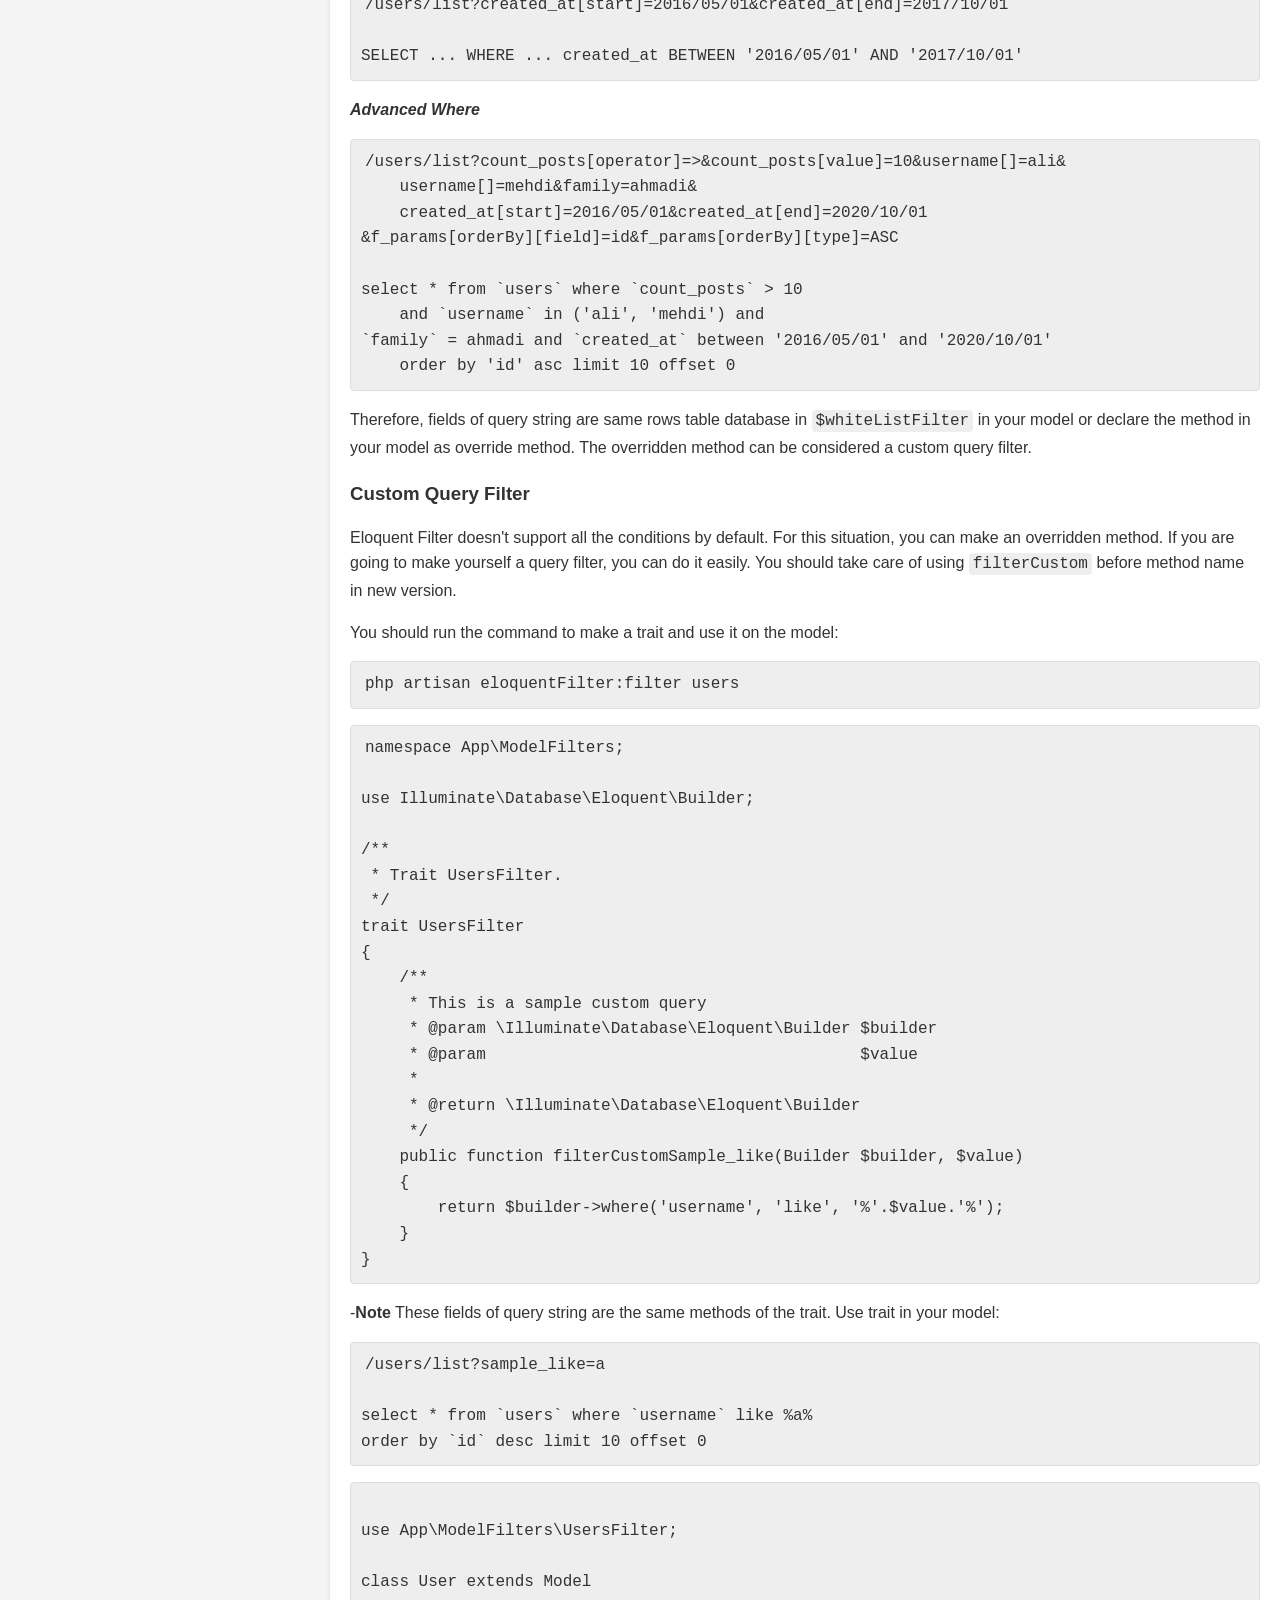
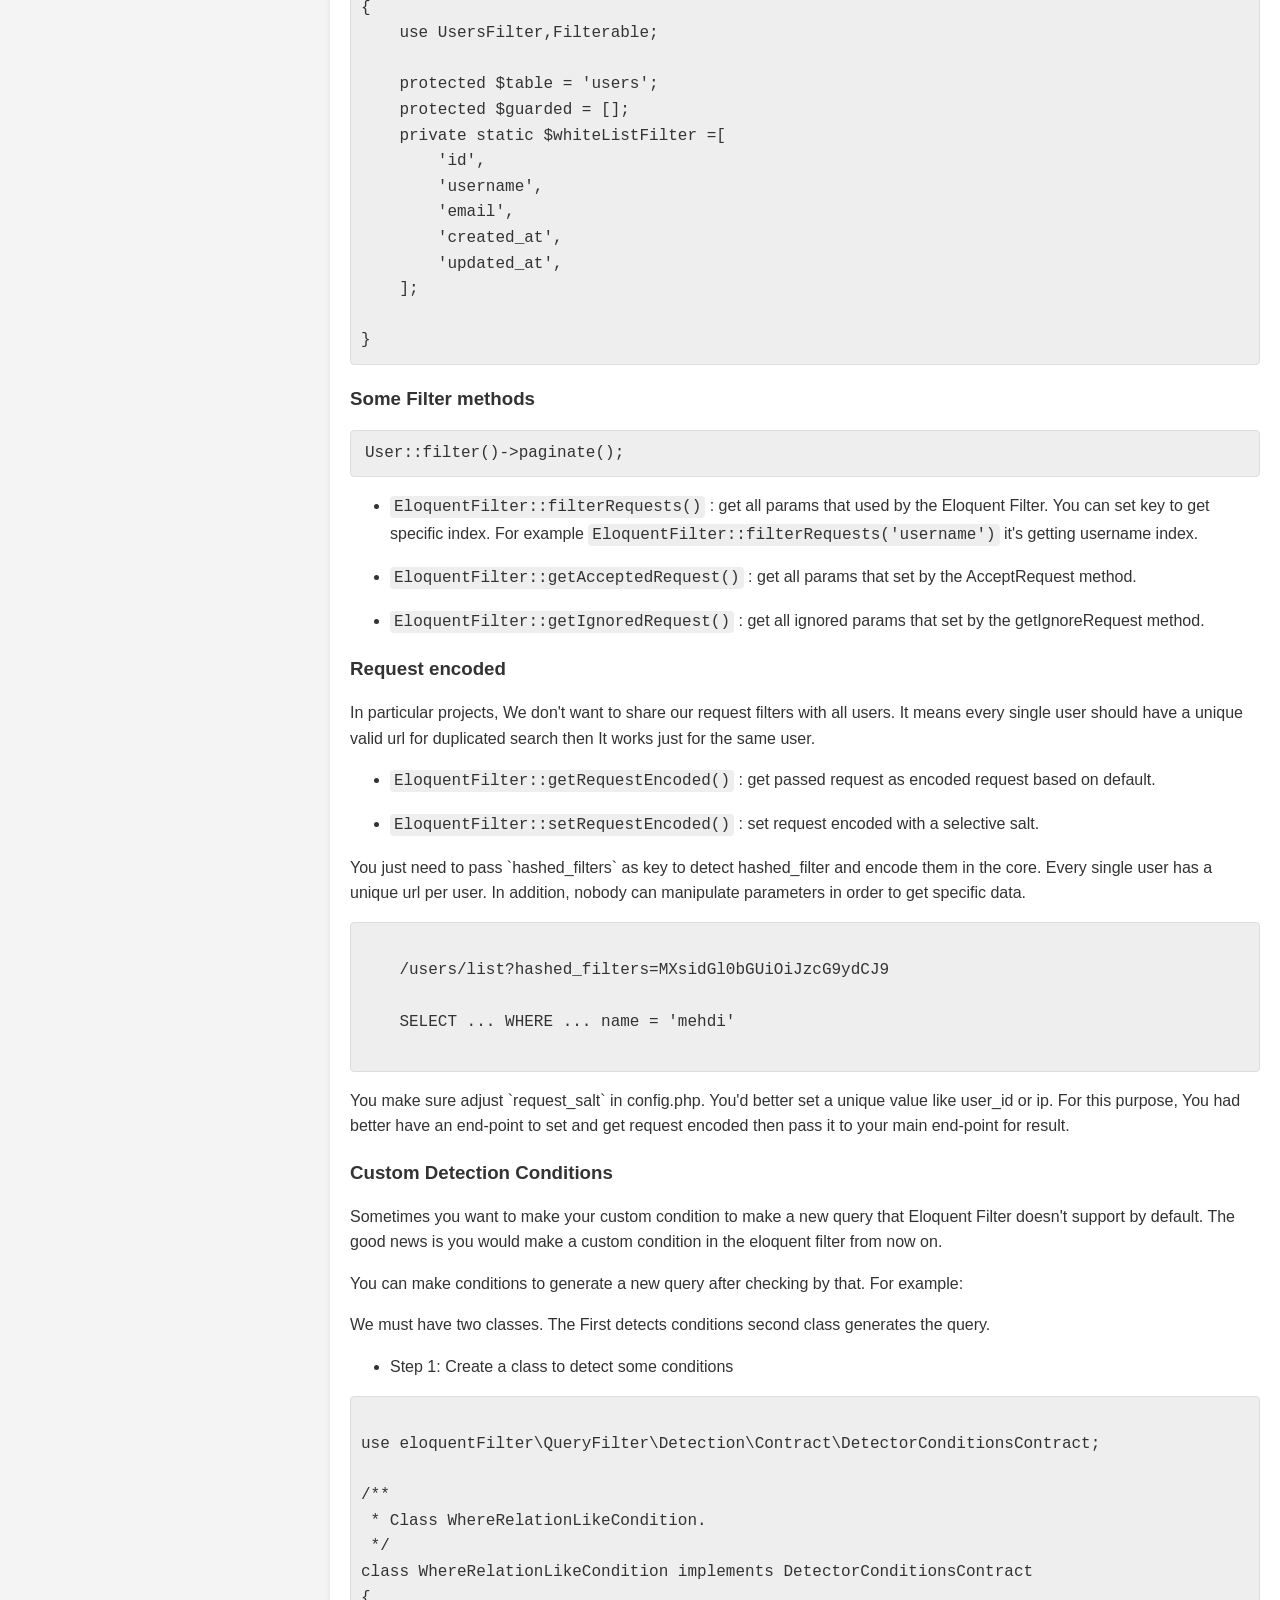
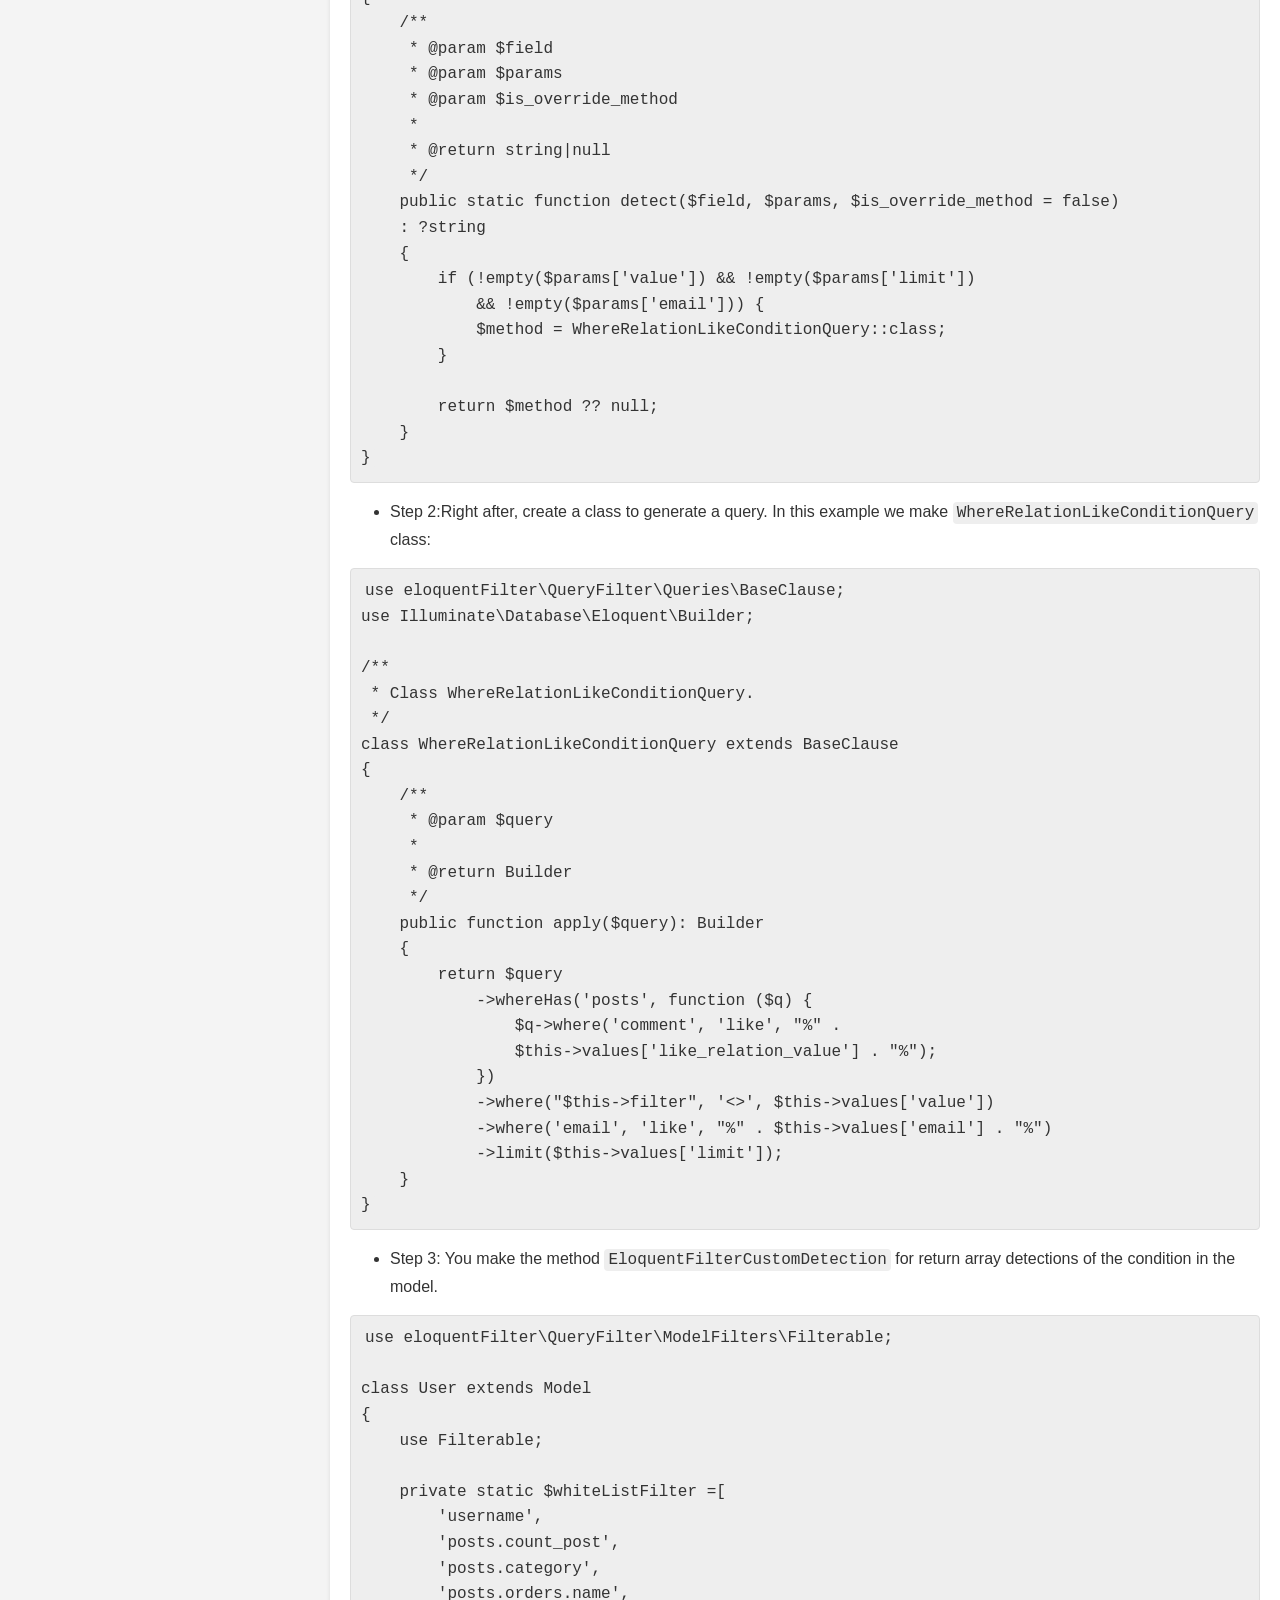
==== commit 89b05c26: "Update:update index.html" ====
--- a/eloquent-filter/index.html
+++ b/eloquent-filter/index.html
@@ -178,6 +178,7 @@
                 <li><a href="#conditionsguidancetable">Conditions Guidance Table</a></li>
                 <li><a href="#simpleexamples">Simple Examples</a></li>
                 <li><a href="#customqueryfilter">Custom Query Filter</a></li>
+                <li><a href="#requestencoded">Request encoded</a></li>
                 <li><a href="#customdetectionconditions">Custom Detection Condition</a></li>
             </ul>
         </li>
@@ -224,9 +225,7 @@
         <a href="https://scrutinizer-ci.com/g/mehdi-fathi/eloquent-filter/?branch=master"><img
                 src="https://scrutinizer-ci.com/g/mehdi-fathi/eloquent-filter/badges/quality-score.png?b=master"
                 alt="Scrutinizer Code Quality"/></a>
-        <a href="https://codecov.io/gh/mehdi-fathi/eloquent-filter"><img
-                src="https://codecov.io/gh/mehdi-fathi/eloquent-filter/branch/develop/graph/badge.svg?token=QY9HA6NXFH"
-                alt="codecov"/></a></p>
+    </p>
     <p>Eloquent Filter is a robust Laravel package providing an intuitive way to filter your Eloquent models using query
         strings.
         Perfect for crafting responsive APIs and complex data sets, this package seamlessly integrates with Laravel's
@@ -842,13 +841,44 @@
             You can set key to get specific index.
             For example <code>EloquentFilter::filterRequests('username')</code> it's getting username index.</p>
         </li>
-        <li><p><code>EloquentFilter::getAcceptedRequest()</code> : get all params that set by the AcceptRequest method.
+        <li><p><code>EloquentFilter::getAcceptedRequest()</code> : get all params that set by the AcceptRequest
+            method.
         </p>
         </li>
         <li><p><code>EloquentFilter::getIgnoredRequest()</code> : get all ignored params that set by the
             getIgnoreRequest method.</p>
         </li>
     </ul>
+    <h3 id="requestencoded">Request encoded</h3>
+
+    <p> In particular projects, We don't want to share our request filters with all users.
+        It means every single user should have a unique valid url for duplicated search
+        then It works just for the same user.</p>
+
+    <ul>
+
+        <li><p><code>EloquentFilter::getRequestEncoded()</code> : get passed request as encoded request based on
+            default.
+        </li>
+        <li><p><code>EloquentFilter::setRequestEncoded()</code> : set request encoded with a selective salt.
+        </p>
+        </li>
+    </ul>
+    <p>
+        You just need to pass `hashed_filters` as key to detect hashed_filter and encode them in the core. Every single
+        user has a unique url per user. In addition, nobody can manipulate parameters in order to get specific data.
+    </p>
+
+    <pre><code>
+    /users/list?hashed_filters=MXsidGl0bGUiOiJzcG9ydCJ9
+
+    SELECT ... WHERE ... name = 'mehdi'
+    </code></pre>
+    <p> You make sure adjust `request_salt` in config.php. You'd better set a unique value like user_id or ip.
+
+        For this purpose, You had better have an end-point to set and get request encoded then pass it to your main
+        end-point for result.</p>
+
     <h3 id="customdetectionconditions">Custom Detection Conditions</h3>
     <p>Sometimes you want to make your custom condition to make a new query that Eloquent Filter doesn't support by
         default.
@@ -917,7 +947,8 @@
 }
 </code></pre>
     <ul>
-        <li>Step 3: You make the method <code>EloquentFilterCustomDetection</code> for return array detections of the
+        <li>Step 3: You make the method <code>EloquentFilterCustomDetection</code> for return array detections of
+            the
             condition in the model.
         </li>
     </ul>
@@ -956,7 +987,8 @@
             after that check by default detection eloquent filter.
         </li>
     </ul>
-    <p>Make method <code>EloquentFilterCustomDetection</code> in the above example and return array conditions class.
+    <p>Make method <code>EloquentFilterCustomDetection</code> in the above example and return array conditions
+        class.
     </p>
     <pre><code>/users/list?username[value]=mehdi&amp;username[limit]=10
             &amp;username[email]=mehdifathi&amp;
@@ -970,7 +1002,8 @@
 </code></pre>
     <p>You just run code <code> User::filter();</code> for see result.</p>
     <ul>
-        <li><code>Model::setLoadInjectedDetection(false)</code> : You can deactivate custom detection conditions on the
+        <li><code>Model::setLoadInjectedDetection(false)</code> : You can deactivate custom detection conditions on
+            the
             fly.
         </li>
     </ul>
@@ -978,7 +1011,8 @@
         For example :</p>
     <pre><code class="language-php">$users = User::SetCustomDetection([WhereRelationLikeCondition::class])-&gt;filter();
 </code></pre>
-    <p>-<strong>Note</strong> You can disable <code>EloquentFilterCustomDetection</code> on the fly by this code :</p>
+    <p>-<strong>Note</strong> You can disable <code>EloquentFilterCustomDetection</code> on the fly by this code :
+    </p>
     <pre><code class="language-php"> User::SetLoadDefaultDetection(false)-&gt;filter();
 </code></pre>
     <p>-<strong>Note</strong> You can set many detection conditions. e.g:</p>
@@ -1018,7 +1052,8 @@
             <pre><code>  'request_filter_key' =&gt; '', // filter</code></pre>
         </li>
     </ul>
-    <p>For example, if you set <code>'request_filter_key' =&gt; 'filter',</code> that Eloquent Filter recognizes <code>filter</code>
+    <p>For example, if you set <code>'request_filter_key' =&gt; 'filter',</code> that Eloquent Filter recognizes
+        <code>filter</code>
         query string.</p>
     <p><code> /users/list?filter[email]=mehdifathi.developer@gmail.com</code></p>
     <ul>
@@ -1034,14 +1069,16 @@
             mistakenly by the developer or intentionally by a villain user.</p>
             <pre><code>  'max_limit' =&gt; 20 </code></pre>
         </li>
-        <li><p>From now on , we have the ability to record logs by logger instance. Since queries is made dynamically
+        <li><p>From now on , we have the ability to record logs by logger instance. Since queries is made
+            dynamically
             somehow , the need of feature keeping queries with their time is required.
             So we added it in this version with some other options to better management.</p>
             <pre><code>  'log' =&gt; [
   'has_keeping_query' =&gt; false,
   'max_time_query' =&gt; null,
   'type' =&gt; 'eloquentFilter.query']</code></pre>
-            <p>It's disable by default you enable by <code>has_keeping_query</code>, <code>type</code> is type log ,and
+            <p>It's disable by default you enable by <code>has_keeping_query</code>, <code>type</code> is type log
+                ,and
                 <code>max_time_query</code> is a value for keeping queries with high time-executed.</p>
         </li>
     </ul>
@@ -1070,18 +1107,22 @@
     }
 
 </code></pre>
-    <p>Then you should send the <code>code</code> param in the URL for making a query with the national code field of
+    <p>Then you should send the <code>code</code> param in the URL for making a query with the national code field
+        of
         the model readily.</p>
     <h1 id="querybuilderintroduction">Query Builder Introduction</h1>
     <p>Great news!</p>
     <p>Some people asked me a lot to add new feature to support Laravel query builder.
         It needed a lot of energy and devoting time , so I decided to implement it.
         It's quite tough however finally it's almost done now.</p>
-    <p>We are supporting query builder along with eloquent from now on. Not only you would use query builder ,but also
+    <p>We are supporting query builder along with eloquent from now on. Not only you would use query builder ,but
+        also
         you can use eloquent at the same time.</p>
-    <p>It's a new feature ,and I'm snowed under the code to fix issues. Anyway this feature is up right now with just
+    <p>It's a new feature ,and I'm snowed under the code to fix issues. Anyway this feature is up right now with
+        just
         some limitation.
-        We don't support <code>WhereCustomCondition</code> and <code>WhereHas</code> for query builder at the moment but
+        We don't support <code>WhereCustomCondition</code> and <code>WhereHas</code> for query builder at the moment
+        but
         other conditions were ready to use.
         in addition, we don't have any kind of <code>whitelist</code> , <code>blacklist</code> , <code>custom
             detectioon</code> or <code>alias</code>.
@@ -1095,7 +1136,8 @@
     <h3 id="requestfilter">Request Filter</h3>
     <p>Eloquent Filter has a magic method for just change requests injected before handling by eloquent filter. This
         method is
-        SerializeRequestFilter. You just implement <code>SerializeRequestFilter</code> method in your Model. For example
+        SerializeRequestFilter. You just implement <code>SerializeRequestFilter</code> method in your Model. For
+        example
     </p>
     <pre><code class="language-php">
 class User extends Model
@@ -1108,7 +1150,8 @@
     }
 }
 </code></pre>
-    <p>As above code, you can modify every query params of the Model in the method <code>serializeRequestFilter</code>
+    <p>As above code, you can modify every query params of the Model in the method
+        <code>serializeRequestFilter</code>
         before running by Eloquent Filter.
         That is a practical method when you want to set user_id or convert date or remove space and others.</p>
 
@@ -1134,9 +1177,11 @@
 }</code></pre>
     <br>
     <h3 id="responsefilter">Response Filter</h3>
-    <p>Response Filter is an overriding method for changing response right after handle by Eloquent Filter. The method
+    <p>Response Filter is an overriding method for changing response right after handle by Eloquent Filter. The
+        method
         called
-        <code>getResponseFilter</code> and You could implement the method <code>getResponseFilter</code> in your Model.
+        <code>getResponseFilter</code> and You could implement the method <code>getResponseFilter</code> in your
+        Model.
         e.g:</p>
     <pre><code class="language-php">
 class User extends Model
@@ -1151,7 +1196,8 @@
 </code></pre>
 
 
-    <p>You are capable of passing a callback function to `getResponseFilter` method to change the response. We only have
+    <p>You are capable of passing a callback function to `getResponseFilter` method to change the response. We only
+        have
         this feature in query builder DB.</p>
 
     <pre><code class="language-php">
@@ -1165,7 +1211,8 @@
 
 
     <h3 id="blacklistdetections">Black List Detections</h3>
-    <p>Obviously, you never want all users who are able to get data by manipulating requests. As a result, we'd better
+    <p>Obviously, you never want all users who are able to get data by manipulating requests. As a result, we'd
+        better
         have
         an eloquent control feature.
         Although we have this ability on request side, we need this feature on Eloquent side as well.</p>
@@ -1216,7 +1263,8 @@
 }
 </code></pre>
     <h3 id="macromethods">Macro Methods</h3>
-    <p>-<code>isUsedEloquentFilter</code> is a macro method for builder to check either query used eloquent-filter.</p>
+    <p>-<code>isUsedEloquentFilter</code> is a macro method for builder to check either query used eloquent-filter.
+    </p>
     <p>-<code>getDetectionsInjected</code> is a macro method to get list array of injected objects.</p>
     <p>e.g:</p>
     <pre><code class="language-php">$users = User::SetCustomDetection([WhereRelationLikeCondition::class])-&gt;filter();
@@ -1225,7 +1273,8 @@
 // will showing a list array of injected objects
 </code></pre>
     <h2 id="contributing">Contributing</h2>
-    <p>If you'd like to contribute to Eloquent Filter, please fork the repository and create a pull request. We welcome
+    <p>If you'd like to contribute to Eloquent Filter, please fork the repository and create a pull request. We
+        welcome
         contributions of all kinds, including bug fixes, new features, and documentation improvements.</p>
     <h2 id="license">License</h2>
     <p>Eloquent Filter is open-source software licensed under the <a href="https://opensource.org/licenses/MIT">MIT
